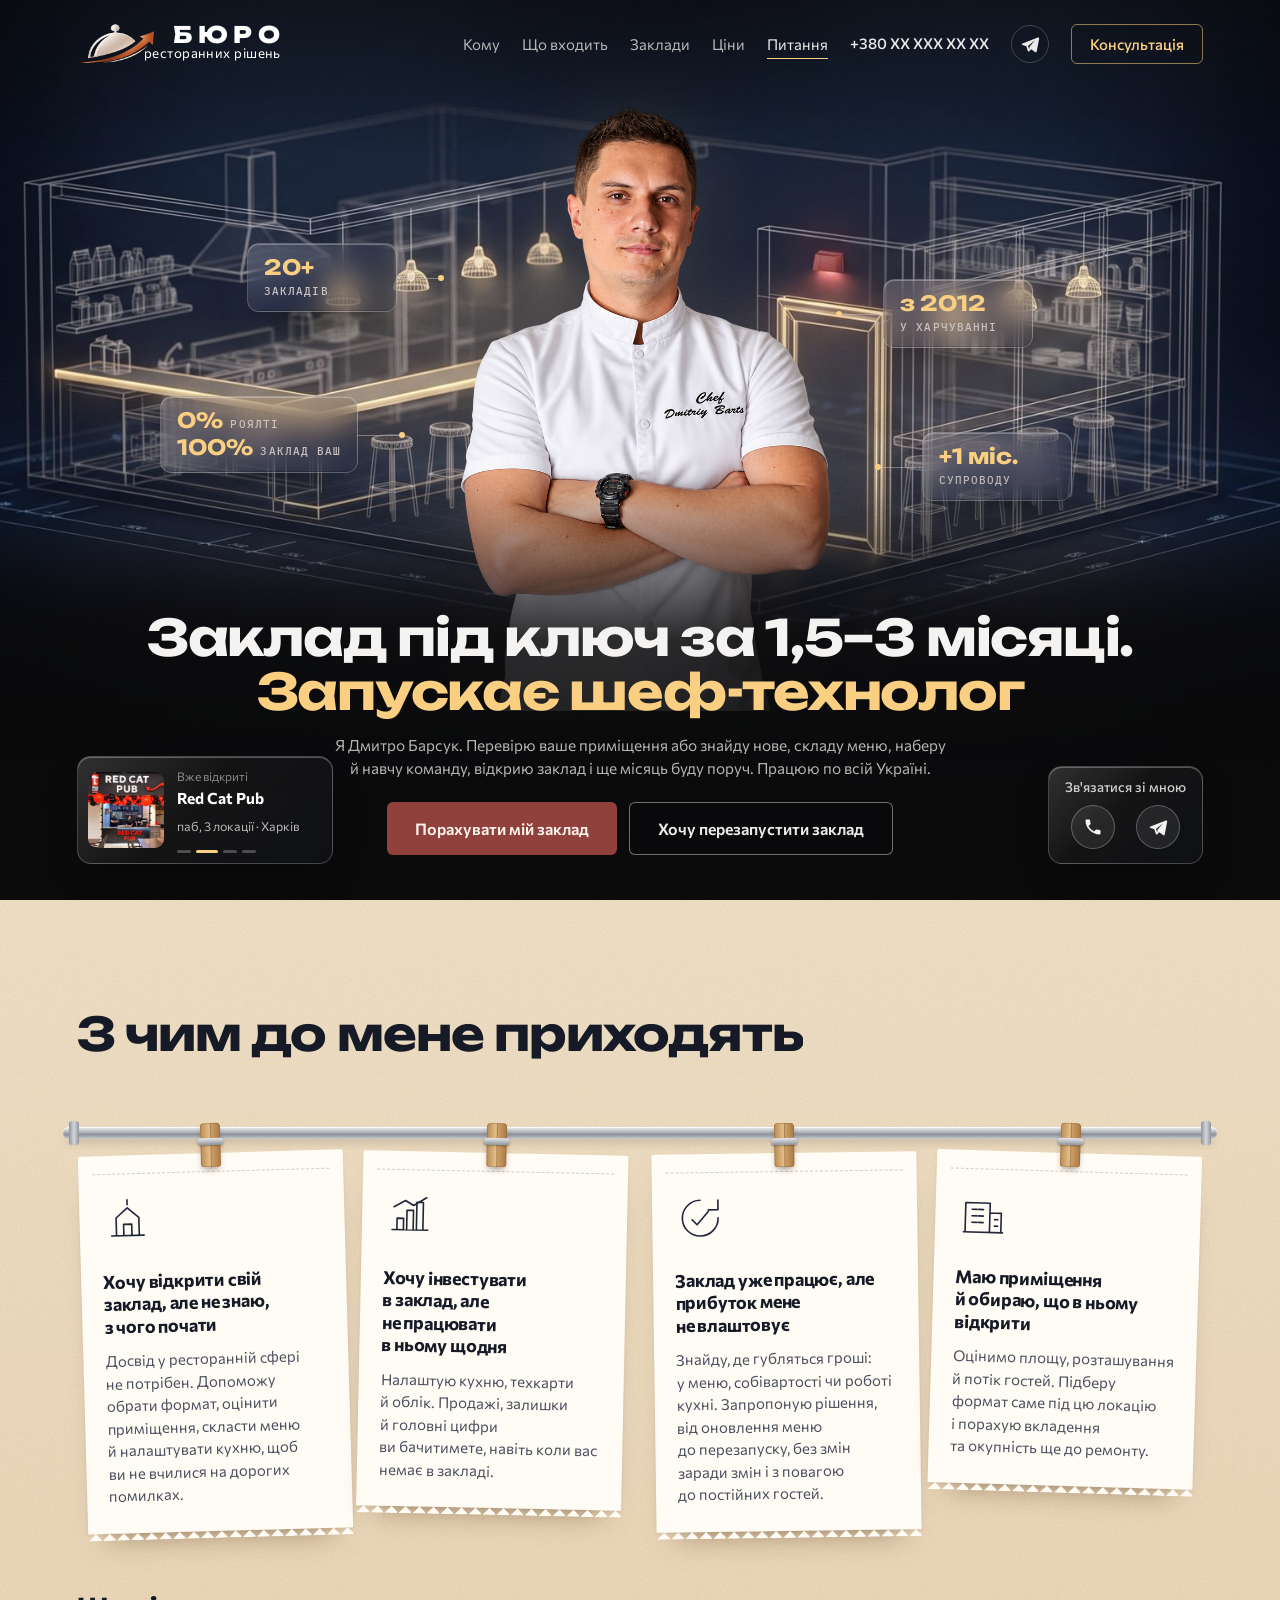
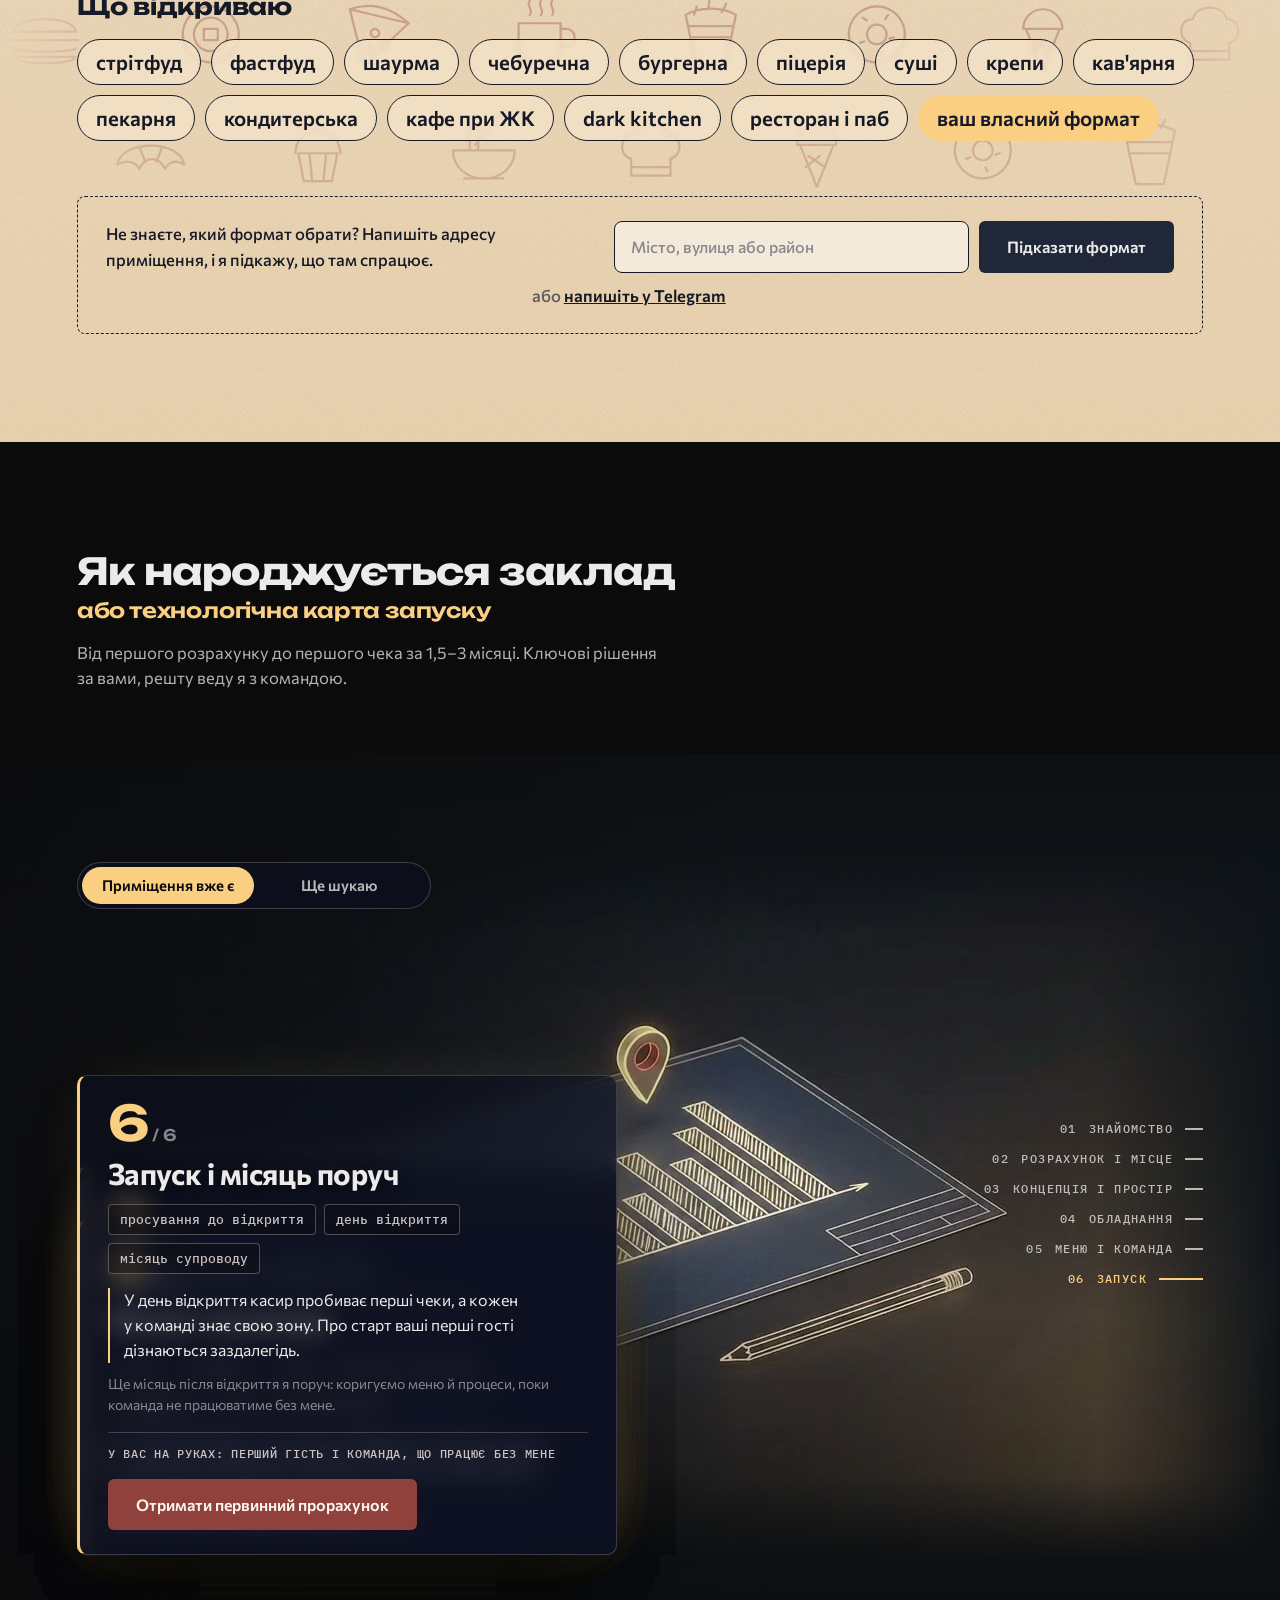
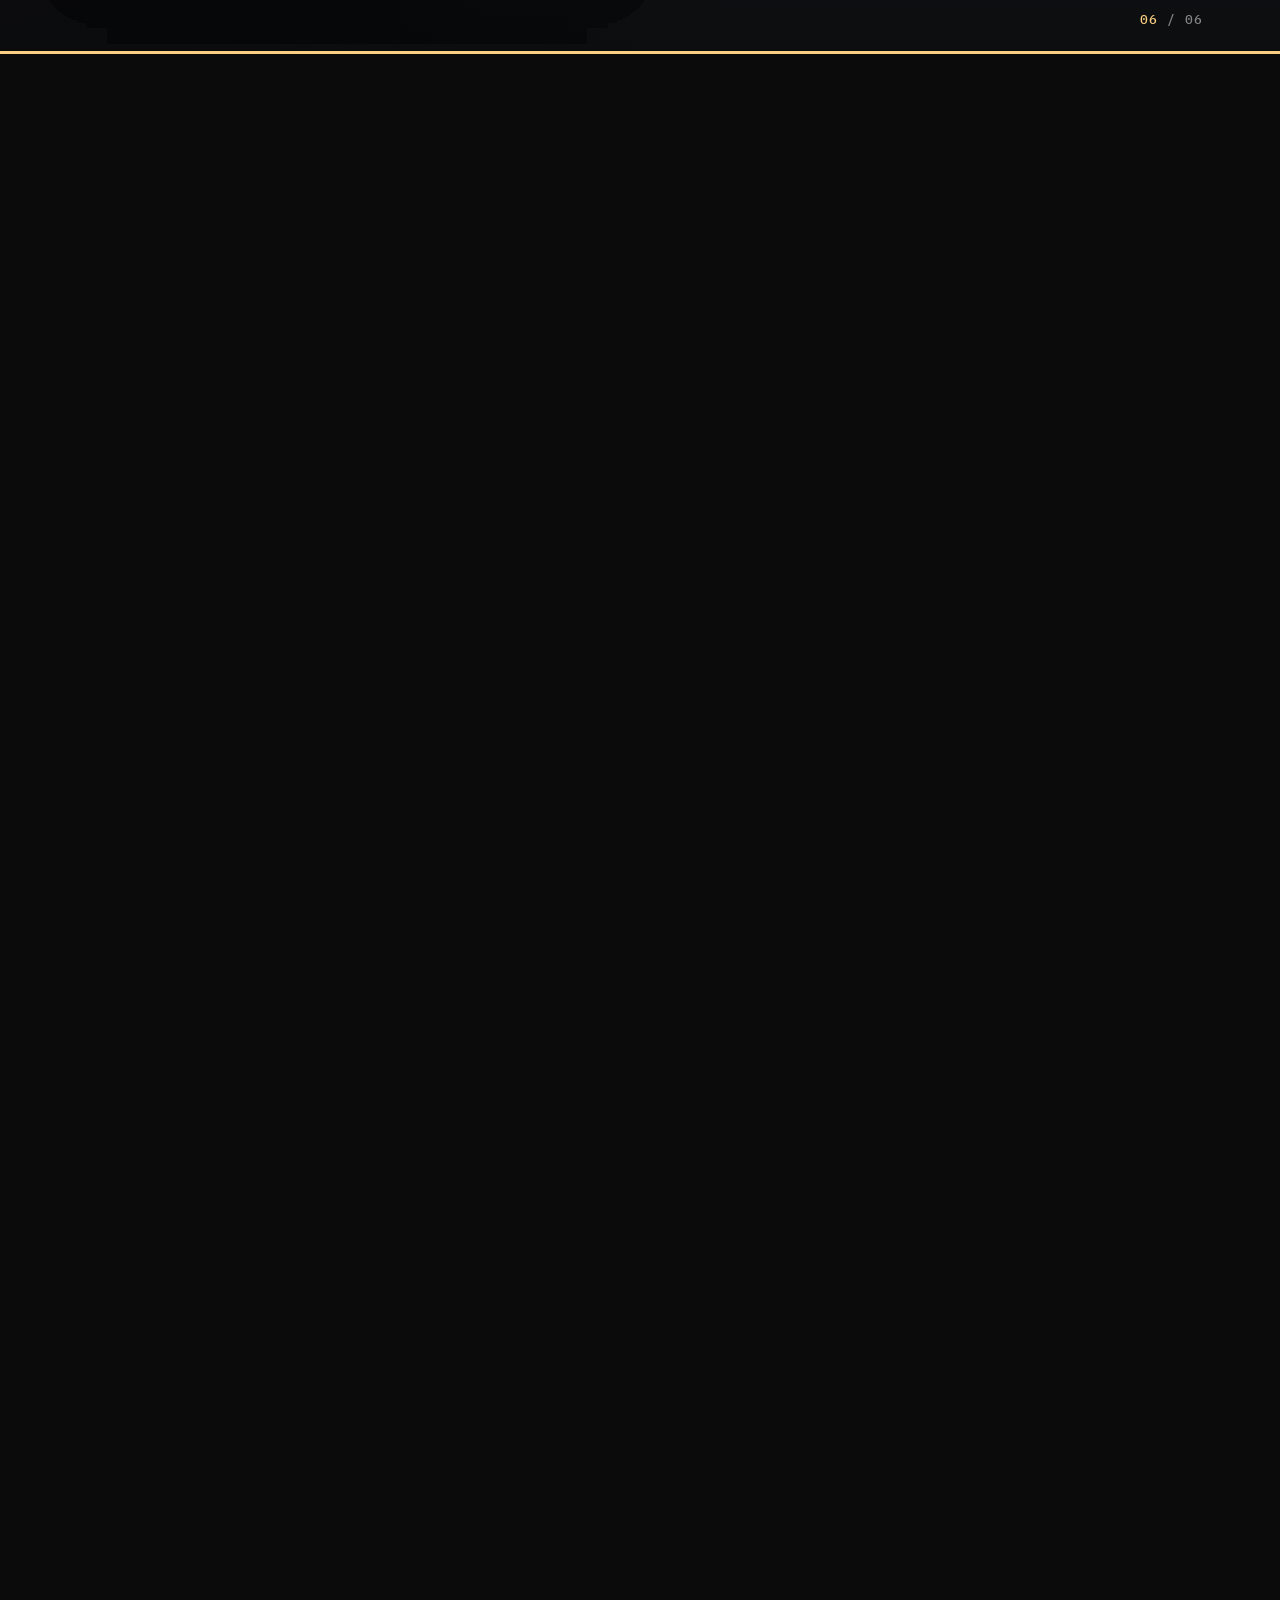
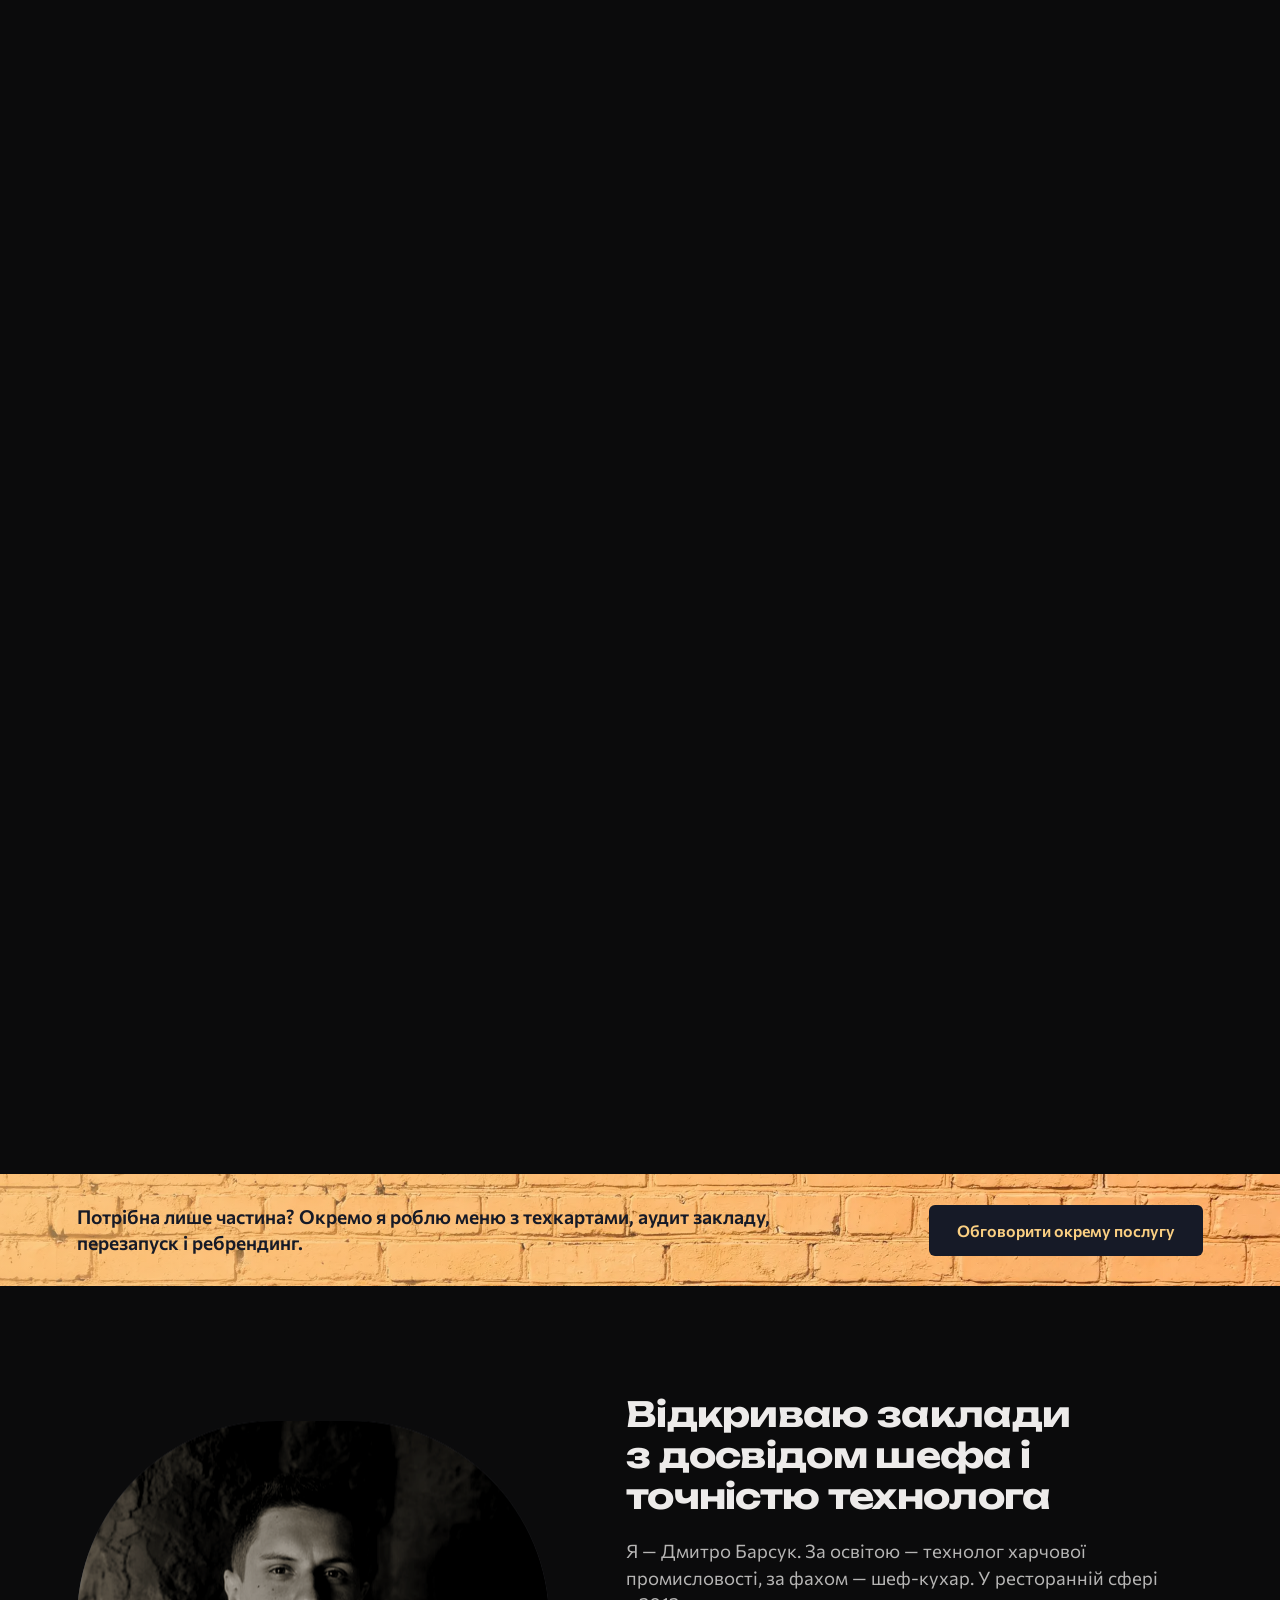
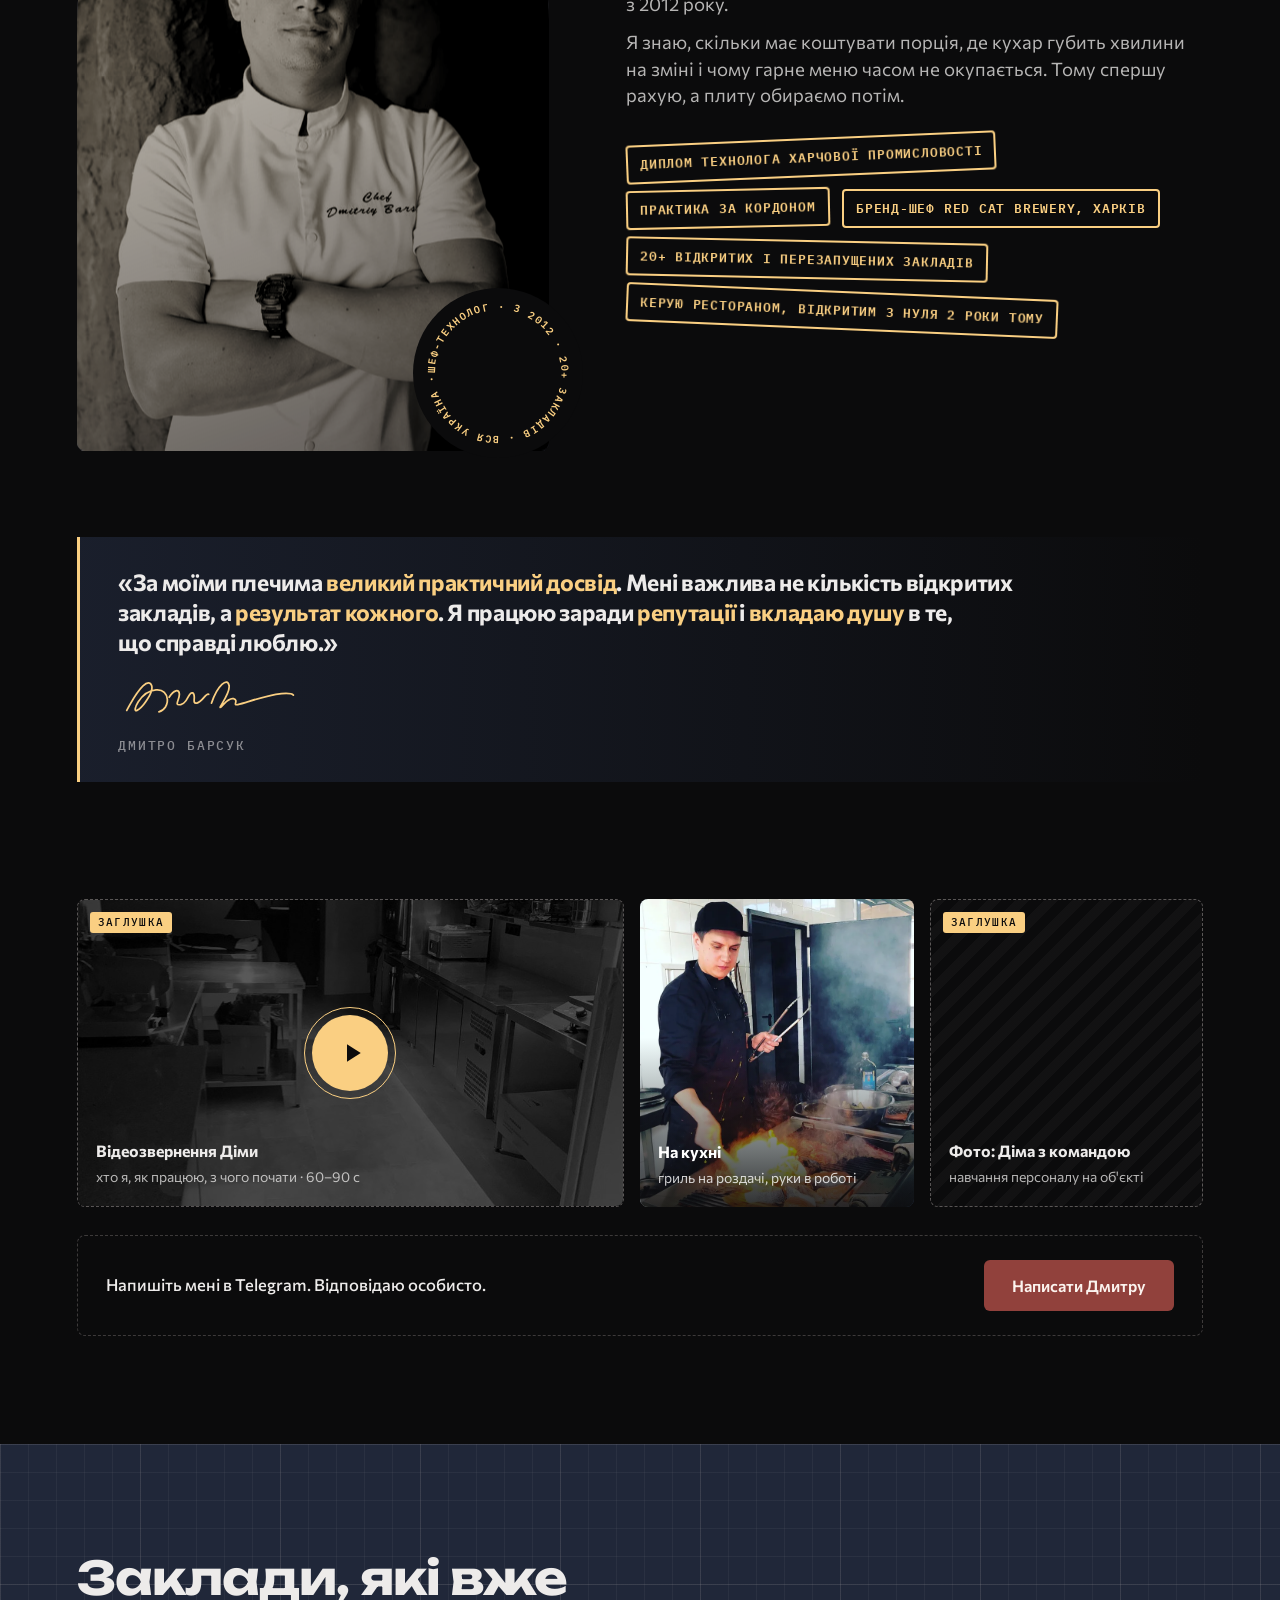
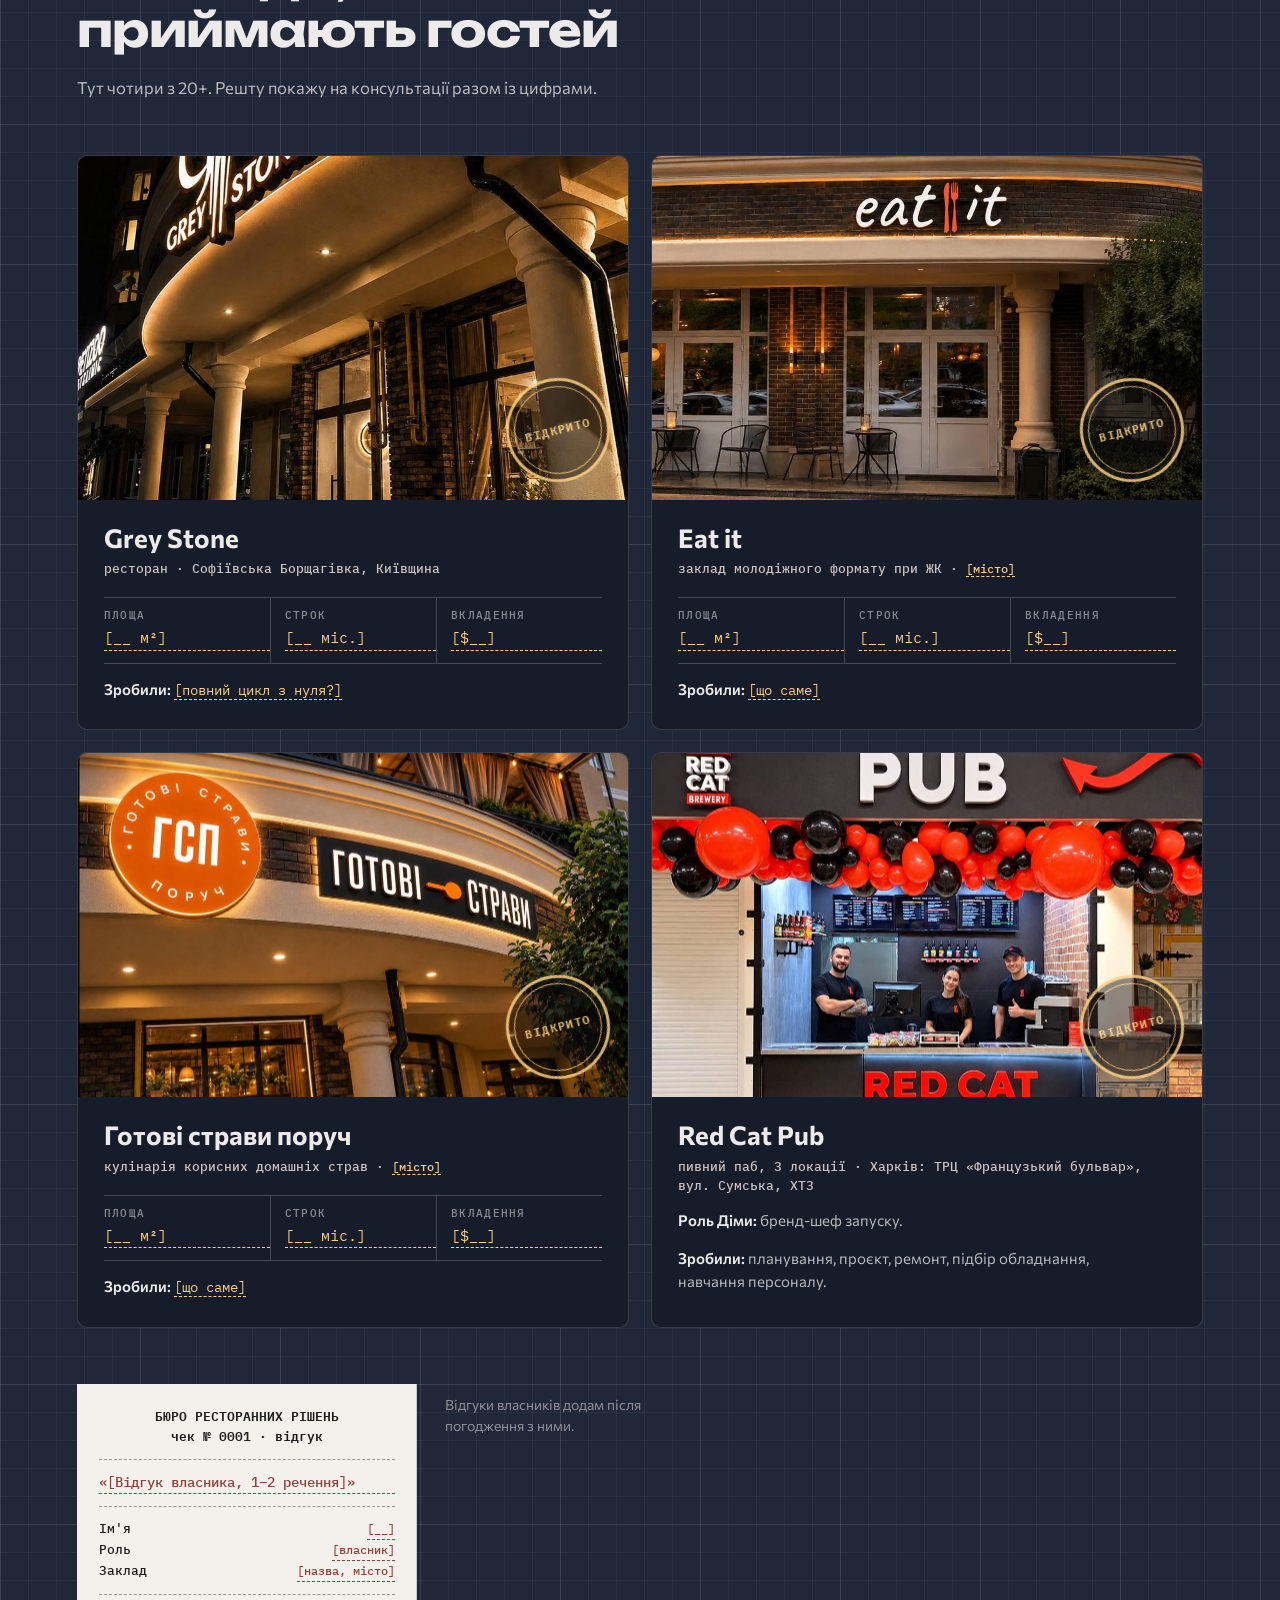
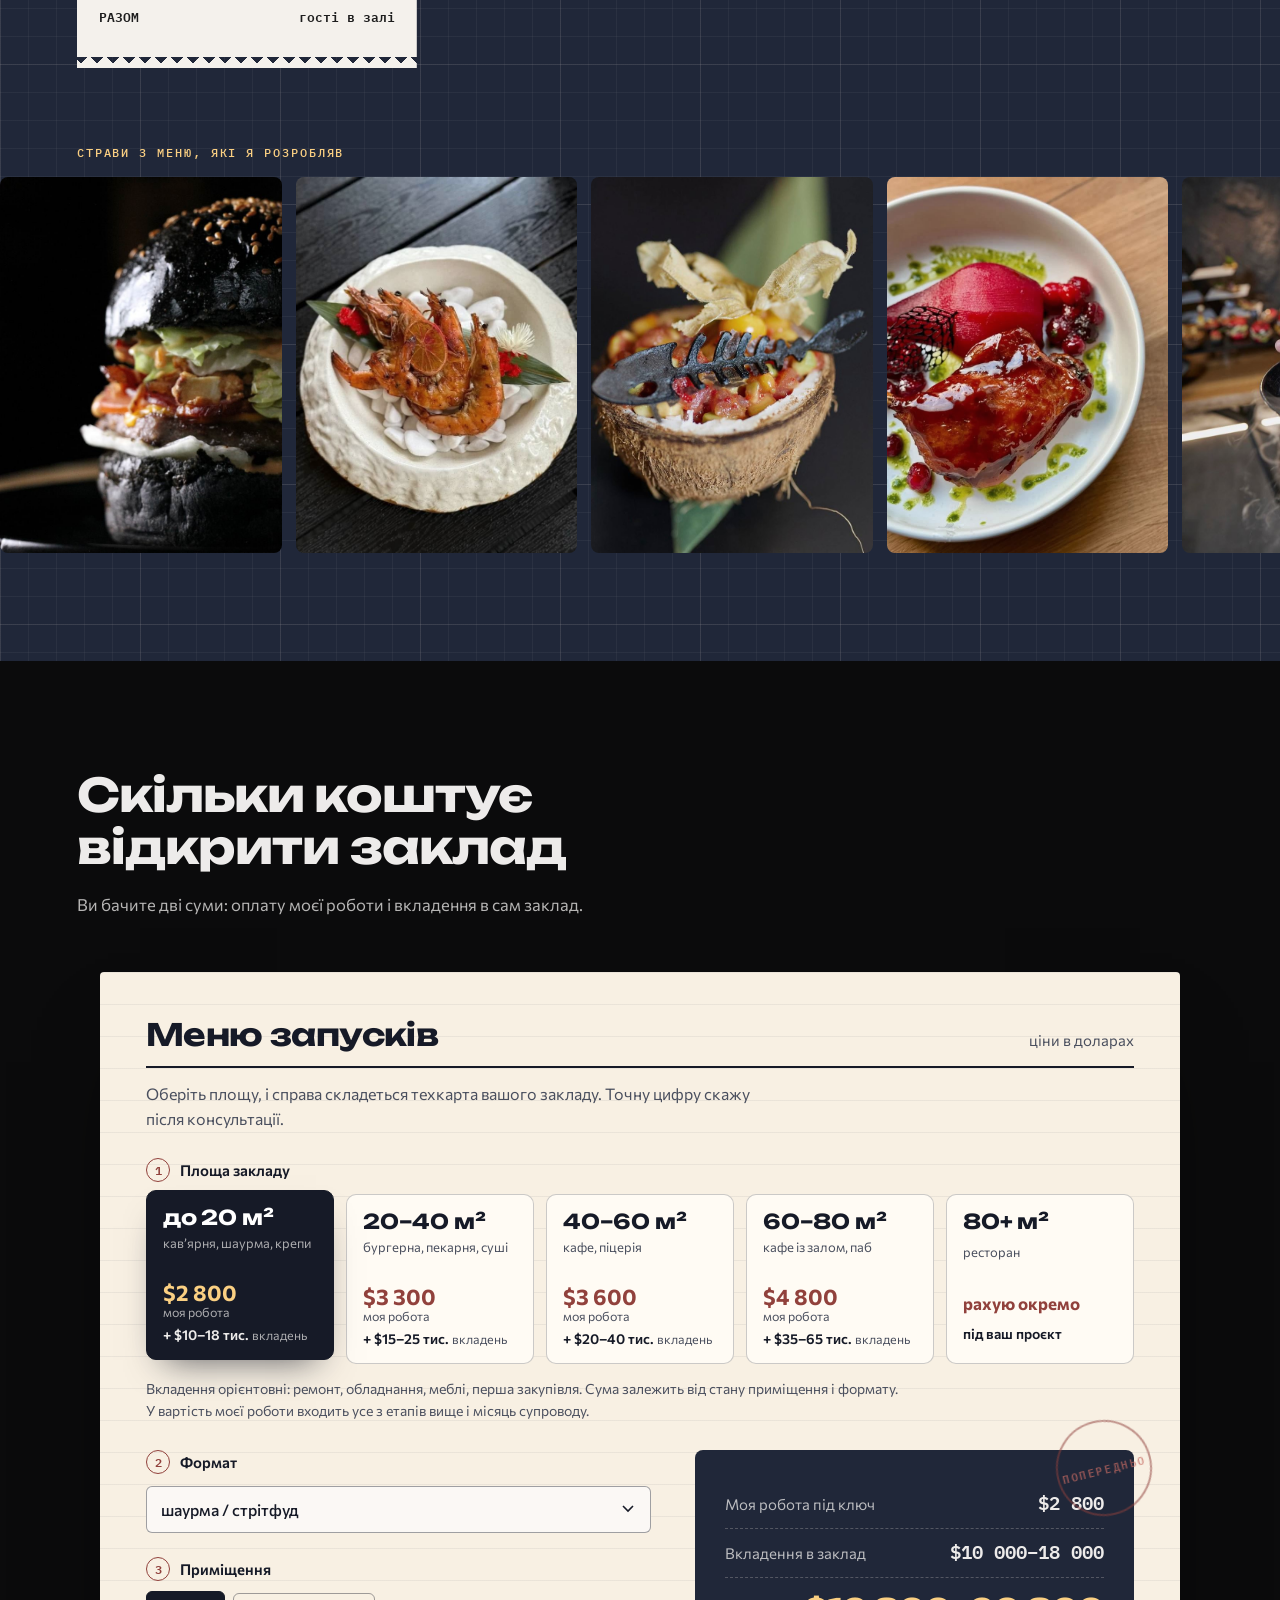
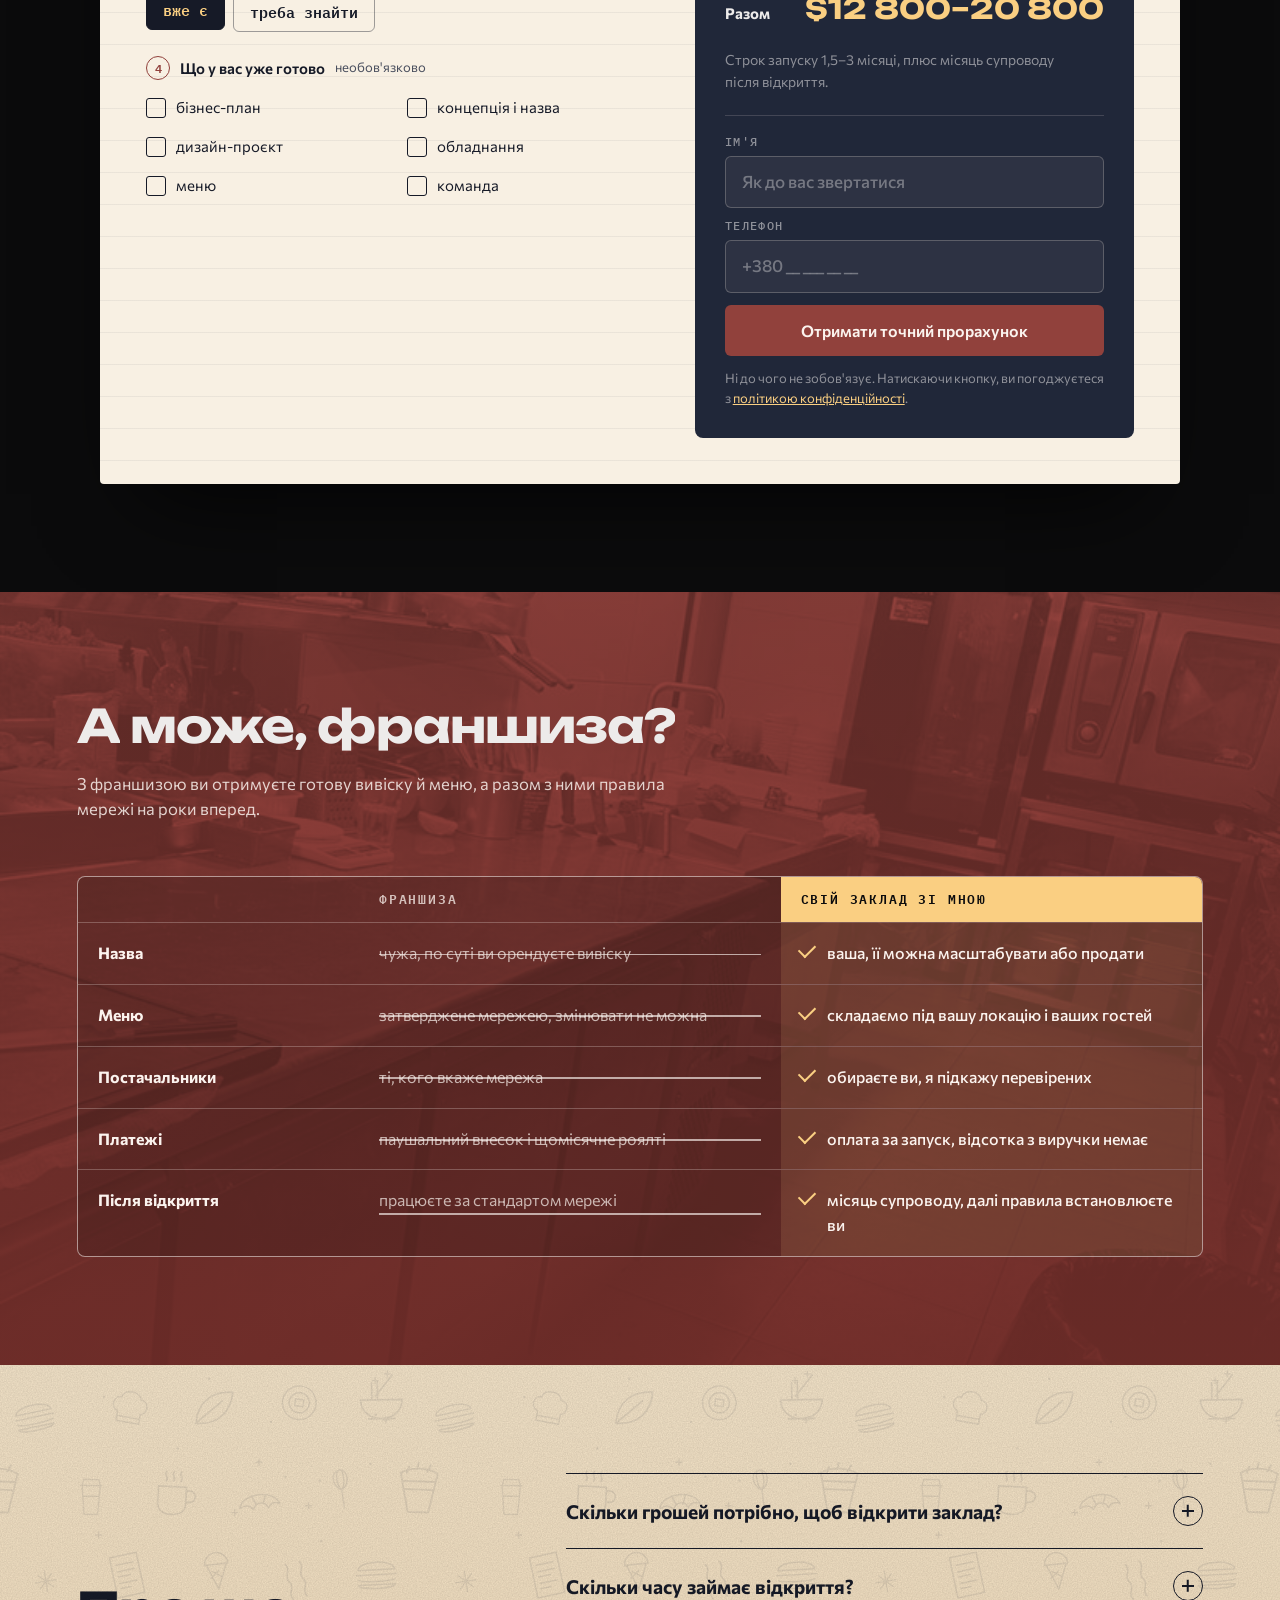
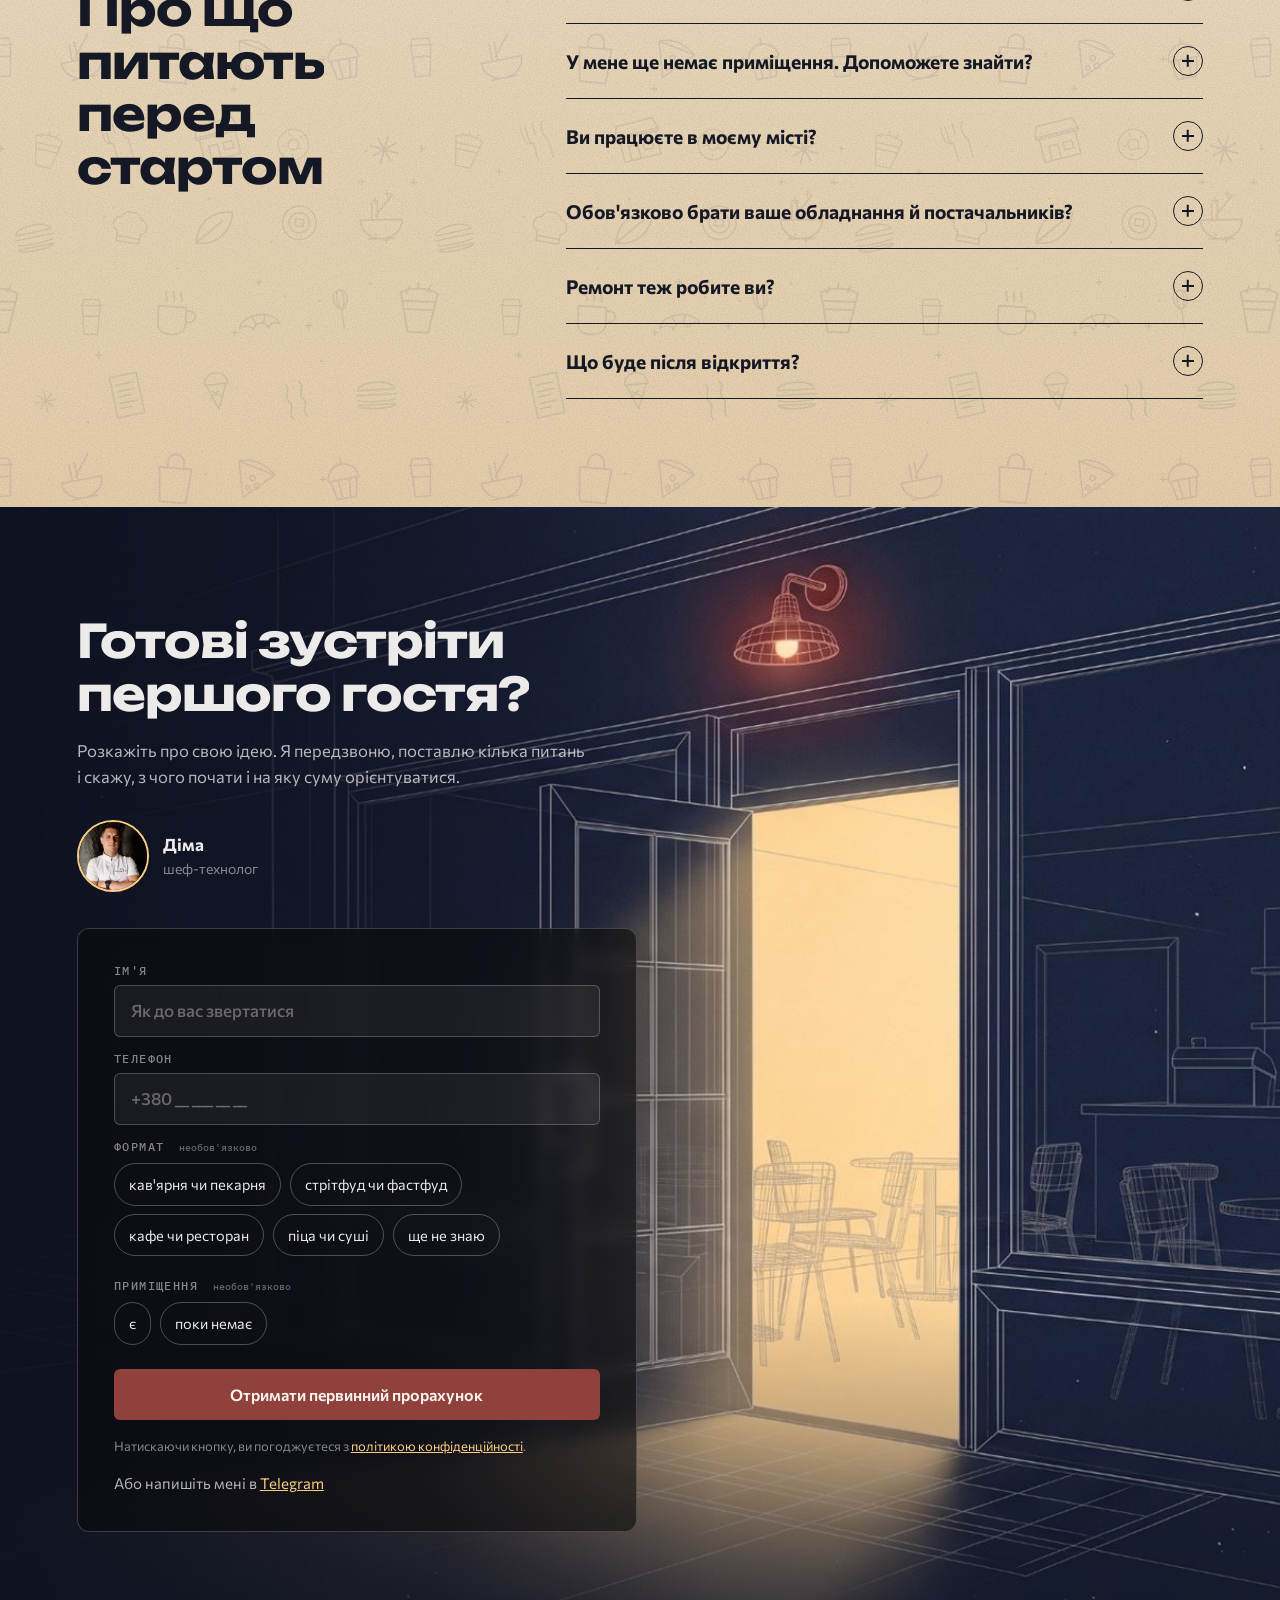
==== index.html @ cbadf37d "Про Дмитра: смуга Telegram ближче до фото, «Відповідаю особисто», кнопка «Написати Дмитру» Co-Author" ====
<!doctype html>
<html lang="uk">
<head>
<meta charset="utf-8">
<meta name="viewport" content="width=device-width, initial-scale=1">
<title>Відкриття закладу під ключ | Бюро ресторанних рішень</title>
<meta name="description" content="Відкрию кафе, кав'ярню, фастфуд чи піцерію під ключ за 1,5–3 місяці: приміщення, меню з техкартами, обладнання, команда. 20+ відкритих закладів по Україні.">
<meta name="theme-color" content="#0B0B0C">
<link rel="icon" href="favicon.png" type="image/png" sizes="192x192">
<link rel="apple-touch-icon" href="apple-touch-icon.png">
<meta property="og:type" content="website">
<meta property="og:locale" content="uk_UA">
<meta property="og:title" content="Заклад під ключ за 1,5–3 місяці. Запускає шеф-технолог">
<meta property="og:description" content="Приміщення, меню з техкартами, обладнання, команда і місяць супроводу після відкриття. 20+ закладів по Україні.">
<!-- TODO: окрема OG-картинка 1200×630 (промт у docs/higgsfield-prompts-buro.md) і абсолютна адреса після публікації -->
<meta property="og:image" content="media/hero-final.jpg">
<link rel="preconnect" href="https://fonts.googleapis.com">
<link rel="preconnect" href="https://fonts.gstatic.com" crossorigin>
<link href="https://fonts.googleapis.com/css2?family=Commissioner:wght@400;500;600;700;800&family=IBM+Plex+Mono:wght@400;500;600&display=swap" rel="stylesheet">
<!-- Unbounded — шрифт заголовків -->
<link href="https://fonts.googleapis.com/css2?family=Unbounded:wght@600;700;800&display=swap" rel="stylesheet">
<link rel="preload" as="image" href="media/dima.png" fetchpriority="high">
<link rel="stylesheet" href="css/style.css">
</head>
<body data-hfont="unbounded">

<div class="progress" aria-hidden="true"><i></i></div>

<!-- ============ 0. ШАПКА ============ -->
<header class="nav" id="nav">
  <a class="nav__logo" href="#top" aria-label="Бюро ресторанних рішень, на початок">
    <svg class="nav__brand" viewBox="0 0 640 160" role="img" aria-hidden="true">
      <image href="media/logo.png" x="6" y="4" width="246" height="151"/>
      <text x="294" y="76" textLength="332" lengthAdjust="spacing" font-family="Unbounded, sans-serif" font-weight="800" font-size="70" fill="#fff">БЮРО</text>
      <text x="206" y="124" textLength="420" lengthAdjust="spacing" font-family="Commissioner, sans-serif" font-weight="400" font-size="41" fill="#fff">ресторанних рішень</text>
    </svg>
  </a>
  <button class="nav__burger" type="button" aria-expanded="false" aria-controls="menu" aria-label="Відкрити меню"><span></span><span></span><span></span></button>
  <div class="nav__menu" id="menu">
    <ul class="nav__links">
      <li><a href="#komu">Кому</a></li>
      <li><a href="#etapy">Що входить</a></li>
      <li><a href="#zaklady">Заклади</a></li>
      <li><a href="#tsiny">Ціни</a></li>
      <li><a href="#pytannia">Питання</a></li>
    </ul>
    <a class="nav__tel" data-phone href="tel:+380000000000">+380 XX XXX XX XX</a>
    <a class="nav__tg" data-tg href="#konsultatsiya" aria-label="Написати в Telegram">
      <svg width="20" height="20" viewBox="0 0 24 24" aria-hidden="true"><path d="M21.5 4.2 2.9 11.4c-.9.4-.9 1.6.1 1.9l4.6 1.4 1.8 5.6c.2.7 1.1.9 1.6.4l2.6-2.4 4.8 3.5c.6.4 1.4.1 1.6-.6L23 5.4c.2-.9-.7-1.6-1.5-1.2ZM9.6 14.3l8.6-6.9-6.8 7.9-.3 3.4-1.5-4.4Z" fill="currentColor"/></svg>
    </a>
    <button class="btn btn--ghost" type="button" data-lead="nav">Консультація</button>
  </div>
</header>

<main id="top">

  <!-- ============ 1. ПЕРШИЙ ЕКРАН ============
       Відео й кадри згенеровані в Higgsfield (декор, не справжній заклад).
       Відео грає один раз; коли дограє, його змінює фінальний кадр (той самий, що й останній кадр відео).
       На телефоні (до 820px) беруться вертикальні версії з data-*-mobile. -->
  <section class="hero" aria-label="Заклад під ключ">
    <video class="hero__video" muted playsinline preload="none" aria-hidden="true"
           data-poster="media/hero-first.jpg" data-poster-mobile="media/hero-first-mobile.jpg"
           data-src="media/hero.mp4" data-src-mobile="media/hero-mobile.mp4"></video>
    <img class="hero__final" alt="" aria-hidden="true" data-src="media/hero-final.jpg" data-src-mobile="media/hero-final-mobile.jpg">
    <div class="hero__grade" aria-hidden="true"></div>

    <img class="hero__dima" src="media/dima.png" width="800" height="1200"
         alt="Діма, шеф-технолог, стоїть зі схрещеними руками" fetchpriority="high">
    <div class="hero__shade" aria-hidden="true"></div>

    <!-- справжні відкриті заклади: картка в лівому нижньому куті, фото змінюються самі (на телефоні прихована) -->
    <a class="opened" href="#zaklady" aria-label="Відкриті заклади: дивитися всі">
      <span class="opened__pics">
        <img class="is-on" src="media/photos/thumbs/greystone.webp" width="200" height="200" alt="" decoding="async">
        <img class="" src="media/photos/thumbs/redcat.webp" width="200" height="200" alt="" decoding="async">
        <img class="" src="media/photos/thumbs/eatit.webp" width="200" height="200" alt="" decoding="async">
        <img class="" src="media/photos/thumbs/gsp.webp" width="200" height="200" alt="" decoding="async">
      </span>
      <span class="opened__text">
        <span class="opened__label">Вже відкриті</span>
        <span class="opened__item is-on"><b>Grey Stone</b><small>ресторан · Софіївська Борщагівка</small></span>
        <span class="opened__item"><b>Red Cat Pub</b><small>паб, 3 локації · Харків</small></span>
        <span class="opened__item"><b>Eat it</b><small>заклад при ЖК</small></span>
        <span class="opened__item"><b>Готові страви поруч</b><small>кулінарія домашніх страв</small></span>
        <span class="opened__dots" aria-hidden="true"><i class="is-on"></i><i></i><i></i><i></i></span>
      </span>
    </a>

    <!-- Кнопки зв'язку в правому куті першого екрана (на ноутбуці) -->
    <div class="hero-contact" aria-label="Зв'язатися з Дімою">
      <span class="hero-contact__lbl">Зв'язатися зі мною</span>
      <button class="hero-contact__btn hero-contact__btn--call" type="button" data-lead="callback" aria-label="Замовити дзвінок" title="Замовити дзвінок">
        <svg width="20" height="20" viewBox="0 0 24 24" aria-hidden="true"><path d="M6.6 10.8a15.1 15.1 0 0 0 6.6 6.6l2.2-2.2c.3-.3.7-.4 1-.2 1.1.4 2.3.6 3.6.6.6 0 1 .4 1 1V20c0 .6-.4 1-1 1A17 17 0 0 1 3 4c0-.6.4-1 1-1h3.5c.6 0 1 .4 1 1 0 1.3.2 2.5.6 3.6.1.3 0 .7-.2 1l-2.3 2.2Z" fill="currentColor"/></svg>
      </button>
      <a class="hero-contact__btn hero-contact__btn--tg" data-tg href="#konsultatsiya" aria-label="Написати в Telegram" title="Написати в Telegram">
        <svg width="20" height="20" viewBox="0 0 24 24" aria-hidden="true"><path d="M21.5 4.2 2.9 11.4c-.9.4-.9 1.6.1 1.9l4.6 1.4 1.8 5.6c.2.7 1.1.9 1.6.4l2.6-2.4 4.8 3.5c.6.4 1.4.1 1.6-.6L23 5.4c.2-.9-.7-1.6-1.5-1.2ZM9.6 14.3l8.6-6.9-6.8 7.9-.3 3.4-1.5-4.4Z" fill="currentColor"/></svg>
      </a>
    </div>

    <div class="hero__bottom">
      <ul class="hero__stats" aria-label="Коротко про досвід">
        <li class="stat stat--l1"><b>20+</b><span>закладів</span></li>
        <li class="stat stat--r1"><b>з 2012</b><span>у харчуванні</span></li>
        <li class="stat stat--l2 stat--rows"><p><b>0%</b><span>роялті</span></p><p><b>100%</b><span>заклад ваш</span></p></li>
        <li class="stat stat--r2"><b>+1 міс.</b><span>супроводу</span></li>
      </ul>
      <div class="hero__copy">
        <h1>Заклад під ключ за 1,5⁠–⁠3 місяці. <span>Запускає шеф-технолог</span></h1>
        <p>Я Дмитро Барсук. Перевірю ваше приміщення або знайду нове, складу меню, наберу й навчу команду, відкрию заклад і ще місяць буду поруч. Працюю по всій Україні.</p>
        <div class="hero__btns">
          <a class="btn btn--primary" href="#kalkulyator">Порахувати мій заклад</a>
          <button class="btn btn--outline" type="button" data-lead="hero-relaunch">Хочу перезапустити заклад</button>
        </div>
      </div>
    </div>

  </section>

  <!-- ============ 2. З ЧИМ ДО МЕНЕ ПРИХОДЯТЬ ============ -->
  <section class="sec sec--paper tex-grain" id="komu">
    <div class="wrap">
      <header class="sec__head">
        <h2 data-split>З чим до мене приходять</h2>
      </header>

      <div class="who">
        <!-- картки — як чеки замовлень на кухонній рейці, кожна на прищепці -->
        <div class="who__rail" aria-hidden="true"></div>
        <article class="who__card" data-reveal style="--d:0;--r:-1.6deg">
          <span class="who__clip" aria-hidden="true"></span>
          <svg class="who__ico draw" viewBox="0 0 64 64" aria-hidden="true"><path pathLength="1" d="M12 52h40M18 52V30l14-12 14 12v22M27 52V38h10v14M32 8v6"/></svg>
          <h3>Хочу відкрити свій заклад, але не знаю, з чого почати</h3>
          <p>Досвід у ресторанній сфері не потрібен. Допоможу обрати формат, оцінити приміщення, скласти меню й налаштувати кухню, щоб ви не вчилися на дорогих помилках.</p>
        </article>
        <article class="who__card" data-reveal style="--d:1;--r:1.2deg">
          <span class="who__clip" aria-hidden="true"></span>
          <svg class="who__ico draw" viewBox="0 0 64 64" aria-hidden="true"><path pathLength="1" d="M10 50h44M16 50V36h8v14M28 50V26h8v24M40 50V16h8v34M12 22l14-8 10 6 16-10"/></svg>
          <h3>Хочу інвестувати в заклад, але не працювати в ньому щодня</h3>
          <p>Налаштую кухню, техкарти й облік. Продажі, залишки й головні цифри ви бачитимете, навіть коли вас немає в закладі.</p>
        </article>
        <article class="who__card" data-reveal style="--d:2;--r:-0.8deg">
          <span class="who__clip" aria-hidden="true"></span>
          <svg class="who__ico draw" viewBox="0 0 64 64" aria-hidden="true"><path pathLength="1" d="M32 10a22 22 0 1 0 22 22M54 10v12H42M22 34l6 6 14-16"/></svg>
          <h3>Заклад уже працює, але прибуток мене не влаштовує</h3>
          <p>Знайду, де губляться гроші: у меню, собівартості чи роботі кухні. Запропоную рішення, від оновлення меню до перезапуску, без змін заради змін і з повагою до постійних гостей.</p>
        </article>
        <article class="who__card" data-reveal style="--d:3;--r:1.7deg">
          <span class="who__clip" aria-hidden="true"></span>
          <svg class="who__ico draw" viewBox="0 0 64 64" aria-hidden="true"><path pathLength="1" d="M10 54V18h30v36M40 30h14v24M8 54h48M18 26h6M26 26h6M18 34h6M26 34h6M18 42h6M26 42h6M46 38h4M46 46h4"/></svg>
          <h3>Маю приміщення й обираю, що в ньому відкрити</h3>
          <p>Оцінимо площу, розташування й потік гостей. Підберу формат саме під цю локацію і порахую вкладення та окупність ще до ремонту.</p>
        </article>
      </div>

      <div class="formats" data-reveal>
      <!-- стрічки контурних іконок страв, що повільно пливуть за списком форматів -->
      <div class="iconbelt" aria-hidden="true">
        <div class="iconbelt__track"><svg viewBox="0 0 64 64"><title>бургер</title><path d="M10 30c0-12 44-12 44 0Z M8 36h48 M10 42c6 3 38 3 44 0 M10 48h44c0 6-44 6-44 0"/></svg><svg viewBox="0 0 64 64"><title>суші</title><path d="M32 12a20 20 0 1 0 0.01 0Z M32 20a12 12 0 1 0 0.01 0Z M27 28h10v8H27Z"/></svg><svg viewBox="0 0 64 64"><title>піца</title><path d="M12 14 54 24 22 54Z M12 14q22-8 42 10 M30 28a3 3 0 1 0 0.01 0Z M36 36a3 3 0 1 0 0.01 0Z M26 40a2.5 2.5 0 1 0 0.01 0Z"/></svg><svg viewBox="0 0 64 64"><title>кава</title><path d="M14 24h30v18c0 8-6 12-15 12s-15-4-15-12Z M44 28h4a6 6 0 0 1 0 12h-4 M22 8c-3 4 3 6 0 10 M30 8c-3 4 3 6 0 10 M38 8c-3 4 3 6 0 10"/></svg><svg viewBox="0 0 64 64"><title>шаурма</title><path d="M22 56 14 18c10-6 26-6 36 0l-8 38Z M17 26h30 M19 34h26 M20 18l2-6 M30 14l1-6 M40 16l3-6"/></svg><svg viewBox="0 0 64 64"><title>пончик</title><path d="M32 12a20 20 0 1 0 0.01 0Z M32 25a7 7 0 1 0 0.01 0Z M22 20l3 2 M40 18l-2 3 M44 34l-3 1 M20 38l3-1 M34 44l1 3"/></svg><svg viewBox="0 0 64 64"><title>морозиво</title><path d="M18 28a14 14 0 0 1 28 0Z M20 28 32 58 44 28 M26 36l12 8 M24 44l10-8"/></svg><svg viewBox="0 0 64 64"><title>ковпак</title><path d="M18 38c-9-2-9-17 2-17 2-11 22-11 24 0 11 0 11 15 2 17v12H18Z M18 44h28"/></svg><svg viewBox="0 0 64 64"><title>локшина</title><path d="M10 32h44c0 12-10 20-22 20S10 44 10 32Z M22 32V14 M28 32V12 M44 6 26 28 M18 52h28"/></svg><svg viewBox="0 0 64 64"><title>кекс</title><path d="M18 34h28l-4 20H22Z M16 34c0-10 8-16 16-16s16 6 16 16 M32 18v-6 M26 34l2 20 M38 34l-2 20"/></svg><svg viewBox="0 0 64 64"><title>круасан</title><path d="M8 42c4-18 44-18 48 0-5-3-10-3-14 3-4-9-14-9-18 0-4-6-10-6-16-3Z M24 30l4 10 M40 30l-4 10"/></svg><svg viewBox="0 0 64 64"><title>виделка і ніж</title><path d="M20 8v18c0 4 2 6 4 6v24 M14 8v14c0 6 4 10 10 10 M30 8v14 M44 8c-6 6-6 18 0 24v24"/></svg></div>
        <div class="iconbelt__track iconbelt__track--rev"><svg viewBox="0 0 64 64"><title>виделка і ніж</title><path d="M20 8v18c0 4 2 6 4 6v24 M14 8v14c0 6 4 10 10 10 M30 8v14 M44 8c-6 6-6 18 0 24v24"/></svg><svg viewBox="0 0 64 64"><title>круасан</title><path d="M8 42c4-18 44-18 48 0-5-3-10-3-14 3-4-9-14-9-18 0-4-6-10-6-16-3Z M24 30l4 10 M40 30l-4 10"/></svg><svg viewBox="0 0 64 64"><title>кекс</title><path d="M18 34h28l-4 20H22Z M16 34c0-10 8-16 16-16s16 6 16 16 M32 18v-6 M26 34l2 20 M38 34l-2 20"/></svg><svg viewBox="0 0 64 64"><title>локшина</title><path d="M10 32h44c0 12-10 20-22 20S10 44 10 32Z M22 32V14 M28 32V12 M44 6 26 28 M18 52h28"/></svg><svg viewBox="0 0 64 64"><title>ковпак</title><path d="M18 38c-9-2-9-17 2-17 2-11 22-11 24 0 11 0 11 15 2 17v12H18Z M18 44h28"/></svg><svg viewBox="0 0 64 64"><title>морозиво</title><path d="M18 28a14 14 0 0 1 28 0Z M20 28 32 58 44 28 M26 36l12 8 M24 44l10-8"/></svg><svg viewBox="0 0 64 64"><title>пончик</title><path d="M32 12a20 20 0 1 0 0.01 0Z M32 25a7 7 0 1 0 0.01 0Z M22 20l3 2 M40 18l-2 3 M44 34l-3 1 M20 38l3-1 M34 44l1 3"/></svg><svg viewBox="0 0 64 64"><title>шаурма</title><path d="M22 56 14 18c10-6 26-6 36 0l-8 38Z M17 26h30 M19 34h26 M20 18l2-6 M30 14l1-6 M40 16l3-6"/></svg><svg viewBox="0 0 64 64"><title>кава</title><path d="M14 24h30v18c0 8-6 12-15 12s-15-4-15-12Z M44 28h4a6 6 0 0 1 0 12h-4 M22 8c-3 4 3 6 0 10 M30 8c-3 4 3 6 0 10 M38 8c-3 4 3 6 0 10"/></svg><svg viewBox="0 0 64 64"><title>піца</title><path d="M12 14 54 24 22 54Z M12 14q22-8 42 10 M30 28a3 3 0 1 0 0.01 0Z M36 36a3 3 0 1 0 0.01 0Z M26 40a2.5 2.5 0 1 0 0.01 0Z"/></svg><svg viewBox="0 0 64 64"><title>суші</title><path d="M32 12a20 20 0 1 0 0.01 0Z M32 20a12 12 0 1 0 0.01 0Z M27 28h10v8H27Z"/></svg><svg viewBox="0 0 64 64"><title>бургер</title><path d="M10 30c0-12 44-12 44 0Z M8 36h48 M10 42c6 3 38 3 44 0 M10 48h44c0 6-44 6-44 0"/></svg></div>
      </div>
        <h3 class="formats__title">Що відкриваю</h3>
        <ul class="formats__list">
          <li>стрітфуд</li><li>фастфуд</li><li>шаурма</li><li>чебуречна</li><li>бургерна</li><li>піцерія</li><li>суші</li><li>крепи</li><li>кав'ярня</li><li>пекарня</li><li>кондитерська</li><li>кафе при ЖК</li><li>dark kitchen</li><li>ресторан і паб</li><li class="is-own">ваш власний формат</li>
        </ul>
      </div>

      <form class="cta-row cta-addr" data-reveal data-addr novalidate>
        <label class="cta-addr__q" for="addr-input">Не знаєте, який формат обрати? Напишіть адресу приміщення, і я підкажу, що там спрацює.</label>
        <div class="cta-addr__row">
          <input id="addr-input" type="text" name="address" autocomplete="street-address" placeholder="Місто, вулиця або район">
          <button class="btn btn--dark" type="submit">Підказати формат</button>
        </div>
        <p class="cta-addr__alt">або <a data-tg href="#konsultatsiya">напишіть у Telegram</a></p>
      </form>
    </div>
  </section>

  <!-- ============ 3. ЩО ВХОДИТЬ І ЕТАПИ: відео на весь екран, етапи поверх ============
       Заголовок на темному, далі екран «прилипає», відео займає весь екран,
       а етапи змінюють один одного поверх нього під час прокрутки.
       data-t = секунда, на якій відео зупиняється для етапу (ті самі, що й у блоці вище). -->
  <section class="reel" id="etapy" data-premises="yes" aria-label="Етапи запуску закладу">
    <div class="reel__head">
      <h2 data-split>Як народжується заклад</h2>
      <p class="reel__kicker" data-reveal>або технологічна карта запуску</p>
      <p>Від першого розрахунку до першого чека за 1,5⁠–⁠3 місяці. Ключові рішення за вами, решту веду я з командою.</p>
    </div>

    <div class="reel__track">
      <div class="reel__stage">
        <video class="reel__video" muted playsinline preload="none" aria-hidden="true" poster="media/steps2-first.jpg" data-src="media/steps2-scrub.mp4" data-src-mobile="media/steps2-scrub-mobile.mp4"></video>
        <!-- чіткі кадри k1–k6: показуються, коли етап зупинився (відео з генератора лише 720p) -->
        <div class="reel__stills" aria-hidden="true">
          <picture><source media="(max-width: 820px)" srcset="media/steps2/k1-m.webp"><img class="reel__still" src="media/steps2/k1.webp" alt="" loading="lazy" decoding="async" width="1920" height="1072"></picture>
          <picture><source media="(max-width: 820px)" srcset="media/steps2/k2-m.webp"><img class="reel__still" src="media/steps2/k2.webp" alt="" loading="lazy" decoding="async" width="1920" height="1072"></picture>
          <picture><source media="(max-width: 820px)" srcset="media/steps2/k3-m.webp"><img class="reel__still" src="media/steps2/k3.webp" alt="" loading="lazy" decoding="async" width="1920" height="1072"></picture>
          <picture><source media="(max-width: 820px)" srcset="media/steps2/k4-m.webp"><img class="reel__still" src="media/steps2/k4.webp" alt="" loading="lazy" decoding="async" width="1920" height="1072"></picture>
          <picture><source media="(max-width: 820px)" srcset="media/steps2/k5-m.webp"><img class="reel__still" src="media/steps2/k5.webp" alt="" loading="lazy" decoding="async" width="1920" height="1072"></picture>
          <picture><source media="(max-width: 820px)" srcset="media/steps2/k6-m.webp"><img class="reel__still" src="media/steps2/k6.webp" alt="" loading="lazy" decoding="async" width="1920" height="1072"></picture>
        </div>
        <div class="reel__shade" aria-hidden="true"></div>

        <div class="reel__switch" role="radiogroup" aria-label="Чи є у вас приміщення">
          <button type="button" role="radio" aria-checked="true" data-premises="yes">Приміщення вже є</button>
          <button type="button" role="radio" aria-checked="false" data-premises="no">Ще шукаю</button>
          <i aria-hidden="true"></i>
        </div>

        <ol class="reel__nav">
          <li><button type="button">Знайомство</button></li>
          <li><button type="button">Розрахунок і місце</button></li>
          <li><button type="button">Концепція і простір</button></li>
          <li><button type="button">Обладнання</button></li>
          <li><button type="button">Меню і команда</button></li>
          <li><button type="button">Запуск</button></li>
        </ol>

        <div class="reel__cards">
          <!-- Тексти з data-p="yes" показуються, коли приміщення є; data-p="no" — коли його треба знайти. Без позначки — однакові. -->
          <article class="reel__card" data-t="0">
            <span class="reel__n">1<small>/ 6</small></span>
            <h3>Знайомство і прорахунок</h3>
            <p data-p="yes">Ви розповідаєте про ідею і бюджет, а я приїжджаю подивитися ваше приміщення. Якщо побачу, що формат у ньому не окупиться, скажу про це до договору.</p>
            <p data-p="no">Ви розповідаєте про ідею, бюджет і місто. Якщо побачу, що в цьому місці ідея не окупиться, скажу про це до договору.</p>
            <ul class="chips"><li>зустріч</li><li data-p="yes">огляд приміщення</li><li>консультація</li><li>первинний прорахунок</li><li>договір</li></ul>
            <p class="reel__out">У вас на руках: вкладення, вартість моєї роботи, строк і договір</p>
          </article>
          <article class="reel__card" data-t="3.88">
            <span class="reel__n">2<small>/ 6</small></span>
            <h3><span data-p="yes">Розрахунок під ваше місце</span><span data-p="no">Розрахунок і пошук місця</span></h3>
            <ul class="chips"><li>бізнес-план</li><li data-p="no">підбір приміщення</li><li>аналіз локації та аудиторії</li><li data-p="no">конкуренти поруч</li><li data-p="yes">формат під площу</li></ul>
            <p class="reel__res" data-p="yes">Дивлюся, хто ходить повз ваші двері і що їм продавати. Формат підбираю під приміщення, а не навпаки. Це найкоротший шлях до відкриття.</p>
            <p class="reel__res" data-p="no">Перевіряю потік людей, конкурентів поруч і аудиторію району. Ще до підписання оренди ви знаєте, скільки вкладете і коли повернете ці гроші.</p>
            <p class="reel__out"><span data-p="yes">У вас на руках: бізнес-план і формат під ваше приміщення</span><span data-p="no">У вас на руках: бізнес-план і перевірене місце</span></p>
          </article>
          <article class="reel__card" data-t="7.88">
            <span class="reel__n">3<small>/ 6</small></span>
            <h3>Концепція і простір</h3>
            <ul class="chips"><li>концепція і назва</li><li>дизайн</li><li>планування кухні</li><li>контроль ремонту</li></ul>
            <p class="reel__res">Я планую кухню під ваше меню, тому кухар робить менше кроків.</p>
            <p class="reel__note" data-p="yes">Кухню вписую у ваші стіни з урахуванням вентиляції, електрики й води, які вже є. Ремонт роблять ваші підрядники або ті, кого я порекомендую.</p>
            <p class="reel__note" data-p="no">Ремонт роблять ваші підрядники або ті, кого я порекомендую. Я контролюю, щоб кухню зібрали під технологію приготування.</p>
            <p class="reel__out">У вас на руках: проєкт закладу</p>
          </article>
          <article class="reel__card" data-t="11.88">
            <span class="reel__n">4<small>/ 6</small></span>
            <h3>Обладнання і постачальники</h3>
            <ul class="chips"><li>підбір обладнання</li><li>постачальники</li><li>упаковка й уніформа</li></ul>
            <p class="reel__res">Ви купуєте лише те обладнання, яке працює на ваше меню.</p>
            <p class="reel__note">Обладнання й постачальників підберу з перевірених або працюватиму з вашими.</p>
            <p class="reel__out">У вас на руках: укомплектована кухня</p>
          </article>
          <article class="reel__card" data-t="15.88">
            <span class="reel__n">5<small>/ 6</small></span>
            <h3>Меню і команда</h3>
            <ul class="chips"><li>меню</li><li>техкарти</li><li>найм і навчання персоналу</li><li>документи</li><li>каса й автоматизація</li></ul>
            <p class="reel__res">У кожної страви є техкарта й собівартість. Бургер смакує однаково в понеділок і в суботу, хто б не стояв на зміні.</p>
            <p class="reel__out">У вас на руках: команда готова до старту</p>
          </article>
          <article class="reel__card" data-t="19.94">
            <span class="reel__n">6<small>/ 6</small></span>
            <h3>Запуск і місяць поруч</h3>
            <ul class="chips"><li>просування до відкриття</li><li>день відкриття</li><li>місяць супроводу</li></ul>
            <p class="reel__res">У день відкриття касир пробиває перші чеки, а кожен у команді знає свою зону. Про старт ваші перші гості дізнаються заздалегідь.</p>
            <p class="reel__note">Ще місяць після відкриття я поруч: коригуємо меню й процеси, поки команда не працюватиме без мене.</p>
            <p class="reel__out">У вас на руках: перший гість і команда, що працює без мене</p>
            <button class="btn btn--primary reel__cta" type="button" data-lead="etapy">Отримати первинний прорахунок</button>
          </article>
        </div>

        <span class="reel__count" aria-hidden="true"><b>01</b> / 06</span>
        <span class="reel__hint" aria-hidden="true">гортайте</span>
        <div class="reel__bar" aria-hidden="true"><i></i></div>
      </div>
    </div>
  </section>

  <!-- смуга: окремі послуги -->
  <section class="band band--doodle" aria-label="Окремі послуги">
    <div class="wrap band__in" data-reveal>
      <p>Потрібна лише частина? Окремо я роблю меню з техкартами, аудит закладу, перезапуск і ребрендинг.</p>
      <!-- TODO: ціни окремих послуг від Діми -->
      <button class="btn btn--light" type="button" data-lead="partial">Обговорити окрему послугу</button>
    </div>
  </section>

  <!-- ============ 5. ПРО ДІМУ ============ -->
  <section class="sec sec--black tex-grain" id="dima">
    <div class="wrap about">
      <figure class="about__photo" data-reveal>
        <div class="about__frame" data-parallax="-0.06">
          <img src="media/photos/dima-portrait.jpg" width="733" height="1100" loading="lazy" alt="Діма, шеф-технолог, у білому кітелі">
        </div>
        <svg class="about__ring" viewBox="0 0 200 200" aria-hidden="true">
          <defs><path id="ring" d="M100,100 m-80,0 a80,80 0 1,1 160,0 a80,80 0 1,1 -160,0"/></defs>
          <text textLength="498" lengthAdjust="spacing"><textPath href="#ring" textLength="498" lengthAdjust="spacing">ШЕФ-ТЕХНОЛОГ · З 2012 · 20+ ЗАКЛАДІВ · ВСЯ УКРАЇНА ·</textPath></text>
        </svg>
      </figure>

      <div class="about__text">
        <h2 data-split>Відкриваю заклади з досвідом шефа і точністю технолога</h2>
        <div class="about__copy" data-reveal>
          <!-- Факти (диплом, Red Cat, 20+ закладів, ресторан 2 роки) — у штампах нижче, тут не повторюємо -->
          <p>Я — Дмитро Барсук. За освітою — технолог харчової промисловості, за фахом — шеф-кухар. У ресторанній сфері з 2012 року.</p>
          <p>Я знаю, скільки має коштувати порція, де кухар губить хвилини на зміні і чому гарне меню часом не окупається. Тому спершу рахую, а плиту обираємо потім.</p>
        </div>

        <ul class="facts">
          <li class="fact" style="--k:0">Диплом технолога харчової промисловості</li>
          <li class="fact" style="--k:1">Практика за кордоном</li>
          <li class="fact" style="--k:2">Бренд-шеф Red Cat Brewery, Харків</li>
          <li class="fact" style="--k:3">20+ відкритих і перезапущених закладів</li>
          <li class="fact" style="--k:4">Керую рестораном, відкритим з нуля 2 роки тому</li>
        </ul>
      </div>

      <blockquote class="quote" data-reveal>
        <p>«За моїми плечима <mark>великий практичний досвід</mark>. Мені важлива не кількість відкритих закладів, а <mark>результат кожного</mark>. Я працюю заради <mark>репутації</mark> і <mark>вкладаю душу</mark> в те, що справді люблю.»</p>
        <!-- ЗАГЛУШКА: автограф. Замінити справжнім відсканованим підписом Діми (SVG). -->
        <svg class="sign draw" viewBox="0 0 260 80" aria-label="Підпис Діми"><path pathLength="1" d="M12 58c18-34 30-44 34-34 3 9-12 30-20 34s4-26 26-28c20-2 20 26 4 30M70 40c6-10 14-12 14-4s-8 16 2 14 10-18 16-16-2 16 6 14 12-14 16-12M128 48c8-24 22-36 24-24 2 10-14 30-12 30s10-14 18-12-2 10 6 8c10-2 30-10 52-14 14-2 22-1 24 1"/></svg>
        <cite>Дмитро Барсук</cite>
      </blockquote>

      <div class="media-row">
        <!-- ЗАГЛУШКА: відеозвернення Діми 60–90 с (справжнє відео, не ШІ). Можна перевірити IMG_9692.MOV. -->
        <div class="ph ph--video" data-reveal>
          <img src="media/photos/kitchen-new.jpg" alt="" loading="lazy" aria-hidden="true">
          <span class="ph__play" aria-hidden="true"><svg viewBox="0 0 24 24"><path d="M8 5v14l11-7z" fill="currentColor"/></svg></span>
          <span class="ph__cap"><b>Відеозвернення Діми</b>хто я, як працюю, з чого почати · 60⁠–⁠90 с</span>
          <span class="ph__tag">заглушка</span>
        </div>
        <!-- Справжнє фото Діми в роботі; друга картка — ще заглушка (фото з командою, не генерувати ШІ) -->
        <figure class="ph ph--photo ph--real" data-reveal style="--d:1"><img src="media/photos/dima-robota.webp" width="800" height="800" loading="lazy" alt="Дмитро Барсук на кухні біля гриля, у руках щипці, на грилі риба й м’ясо"><figcaption class="ph__cap"><b>На кухні</b>гриль на роздачі, руки в роботі</figcaption></figure>
        <div class="ph ph--photo" data-reveal style="--d:2"><span class="ph__cap"><b>Фото: Діма з командою</b>навчання персоналу на об'єкті</span><span class="ph__tag">заглушка</span></div>
      </div>

      <div class="cta-row cta-row--dark" data-reveal>
        <p>Напишіть мені в Telegram. Відповідаю особисто.</p>
        <a class="btn btn--primary" data-tg href="#konsultatsiya">Написати Дмитру</a>
      </div>
    </div>
  </section>

  <!-- ============ 6. ЗАКЛАДИ, ЯКІ ВЖЕ ПРИЙМАЮТЬ ГОСТЕЙ ============ -->
  <section class="sec sec--navy tex-grid" id="zaklady">
    <div class="wrap">
      <header class="sec__head">
        <h2 data-split>Заклади, які вже приймають гостей</h2>
        <p class="sec__lead" data-reveal>Тут чотири з 20+. Решту покажу на консультації разом із цифрами.</p>
      </header>

      <!-- Цифри кейсів у [дужках]: дані від Діми, без них не публікувати. -->
      <div class="cases">
        <article class="case" data-reveal>
          <div class="case__img"><img src="media/photos/case-greystone.jpg" width="880" height="1100" loading="lazy" alt="Ресторан Grey Stone увечері, підсвічений фасад"><span class="stamp stamp--case"><span>відкрито</span></span></div>
          <div class="case__body">
            <h3>Grey Stone</h3>
            <p class="case__meta">ресторан · Софіївська Борщагівка, Київщина</p>
            <dl class="case__nums"><div><dt>площа</dt><dd class="tbd">[__ м²]</dd></div><div><dt>строк</dt><dd class="tbd">[__ міс.]</dd></div><div><dt>вкладення</dt><dd class="tbd">[$__]</dd></div></dl>
            <p class="case__did"><b>Зробили:</b> <span class="tbd">[повний цикл з нуля?]</span></p>
          </div>
        </article>
        <article class="case" data-reveal style="--d:1">
          <div class="case__img"><img src="media/photos/case-eatit.jpg" width="1000" height="760" loading="lazy" alt="Фасад закладу Eat it при житловому комплексі"><span class="stamp stamp--case"><span>відкрито</span></span></div>
          <div class="case__body">
            <h3>Eat it</h3>
            <p class="case__meta">заклад молодіжного формату при ЖК · <span class="tbd">[місто]</span></p>
            <dl class="case__nums"><div><dt>площа</dt><dd class="tbd">[__ м²]</dd></div><div><dt>строк</dt><dd class="tbd">[__ міс.]</dd></div><div><dt>вкладення</dt><dd class="tbd">[$__]</dd></div></dl>
            <p class="case__did"><b>Зробили:</b> <span class="tbd">[що саме]</span></p>
          </div>
        </article>
        <article class="case" data-reveal>
          <div class="case__img"><img src="media/photos/case-gsp.jpg" width="1100" height="731" loading="lazy" alt="Вивіска закладу «Готові страви поруч»"><span class="stamp stamp--case"><span>відкрито</span></span></div>
          <div class="case__body">
            <h3>Готові страви поруч</h3>
            <p class="case__meta">кулінарія корисних домашніх страв · <span class="tbd">[місто]</span></p>
            <dl class="case__nums"><div><dt>площа</dt><dd class="tbd">[__ м²]</dd></div><div><dt>строк</dt><dd class="tbd">[__ міс.]</dd></div><div><dt>вкладення</dt><dd class="tbd">[$__]</dd></div></dl>
            <p class="case__did"><b>Зробили:</b> <span class="tbd">[що саме]</span></p>
          </div>
        </article>
        <article class="case" data-reveal style="--d:1">
          <div class="case__img"><img src="media/photos/case-redcat.jpg" width="1100" height="1071" loading="lazy" alt="Команда Red Cat Pub за стійкою в день відкриття"><span class="stamp stamp--case"><span>відкрито</span></span></div>
          <div class="case__body">
            <h3>Red Cat Pub</h3>
            <p class="case__meta">пивний паб, 3 локації · Харків: ТРЦ «Французький бульвар», вул. Сумська, ХТЗ</p>
            <p class="case__did"><b>Роль Діми:</b> бренд-шеф запуску.</p>
            <p class="case__did"><b>Зробили:</b> планування, проєкт, ремонт, підбір обладнання, навчання персоналу.</p>
          </div>
        </article>
      </div>

      <!-- Відгук у вигляді касового чека. ЗАГЛУШКА: текст, ім'я, роль і заклад від Діми. -->
      <div class="receipt-wrap" data-reveal="receipt">
        <div class="receipt">
          <p class="receipt__head">БЮРО РЕСТОРАННИХ РІШЕНЬ<br>чек № 0001 · відгук</p>
          <p class="receipt__line"></p>
          <p class="receipt__text tbd">«[Відгук власника, 1⁠–⁠2 речення]»</p>
          <p class="receipt__line"></p>
          <p class="receipt__row"><span>Ім'я</span><span class="tbd">[__]</span></p>
          <p class="receipt__row"><span>Роль</span><span class="tbd">[власник]</span></p>
          <p class="receipt__row"><span>Заклад</span><span class="tbd">[назва, місто]</span></p>
          <p class="receipt__line"></p>
          <p class="receipt__row receipt__row--total"><span>РАЗОМ</span><span>гості в залі</span></p>
        </div>
        <p class="receipt-note">Відгуки власників додам після погодження з ними.</p>
      </div>
    </div>

    <div class="dishes" aria-label="Страви з меню, які розробляв Діма">
      <p class="dishes__cap">Страви з меню, які я розробляв</p>
      <div class="dishes__track">
        <figure><img src="media/photos/dish-burger.jpg" loading="lazy" alt="Чорний бургер з беконом"></figure>
        <figure><img src="media/photos/dish-shrimp.jpg" loading="lazy" alt="Креветки на білій тарілці з камінцями"></figure>
        <figure><img src="media/photos/dish-coconut.jpg" loading="lazy" alt="Тартар у половинці кокоса"></figure>
        <figure><img src="media/photos/dish-duck.jpg" loading="lazy" alt="Качина ніжка з ягідним соусом і грушею"></figure>
        <figure><img src="media/photos/dish-mussels.jpg" loading="lazy" alt="Мідії, подані з димом"></figure>
        <figure><img src="media/photos/dish-pasta.jpg" loading="lazy" alt="Паста з креветками і песто"></figure>
        <figure><img src="media/photos/dish-brie.jpg" loading="lazy" alt="Сир на грилі з вишневим соусом"></figure>
        <figure><img src="media/photos/dish-canape.jpg" loading="lazy" alt="Фуршетні закуски з креветками"></figure>
        <figure><img src="media/photos/dish-skewers.jpg" loading="lazy" alt="Шашлички в лаваші на дошці"></figure>
      </div>
    </div>
  </section>

  <!-- ============ 7. СКІЛЬКИ КОШТУЄ + ФРАНШИЗА ============ -->
  <section class="sec sec--black tex-grain" id="tsiny">
    <div class="wrap">
      <header class="sec__head">
        <h2 data-split>Скільки коштує відкрити заклад</h2>
        <p class="sec__lead" data-reveal>Ви бачите дві суми: оплату моєї роботи і вкладення в сам заклад.</p>
      </header>

      <!-- Калькулятор-техкарта. Суми беремо тільки з прайсу Діми; «що вже є» не змінює ціну, а йде в заявку. -->
      <form class="calc" id="kalkulyator" novalidate data-form data-calc data-reveal="paper" aria-labelledby="calc-title">
        <input type="hidden" name="source" value="kalkulyator">
        <input type="hidden" name="calc" value="">
        <input class="hp" type="text" name="company" tabindex="-1" autocomplete="off" aria-hidden="true">
        <div class="calc__head">
          <h3 id="calc-title">Меню запусків</h3>
          <span class="calc__cur">ціни в доларах</span>
        </div>
        <p class="calc__lead">Оберіть площу, і справа складеться техкарта вашого закладу. Точну цифру скажу після консультації.</p>

        <fieldset class="calc__tiles">
          <legend><i>1</i>Площа закладу</legend>
          <label class="tile"><input type="radio" name="area" value="0" checked><span class="tile__in"><b class="tile__area">до 20 м²</b><span class="tile__ex">кав’ярня, шаурма, крепи</span><span class="tile__fee">$2 800<small>моя робота</small></span><span class="tile__inv">+ $10⁠–⁠18 тис. <small>вкладень</small></span></span></label>
          <label class="tile"><input type="radio" name="area" value="1"><span class="tile__in"><b class="tile__area">20⁠–⁠40 м²</b><span class="tile__ex">бургерна, пекарня, суші</span><span class="tile__fee">$3 300<small>моя робота</small></span><span class="tile__inv">+ $15⁠–⁠25 тис. <small>вкладень</small></span></span></label>
          <label class="tile"><input type="radio" name="area" value="2"><span class="tile__in"><b class="tile__area">40⁠–⁠60 м²</b><span class="tile__ex">кафе, піцерія</span><span class="tile__fee">$3 600<small>моя робота</small></span><span class="tile__inv">+ $20⁠–⁠40 тис. <small>вкладень</small></span></span></label>
          <label class="tile"><input type="radio" name="area" value="3"><span class="tile__in"><b class="tile__area">60⁠–⁠80 м²</b><span class="tile__ex">кафе із залом, паб</span><span class="tile__fee">$4 800<small>моя робота</small></span><span class="tile__inv">+ $35⁠–⁠65 тис. <small>вкладень</small></span></span></label>
          <label class="tile tile--custom"><input type="radio" name="area" value="4"><span class="tile__in"><b class="tile__area">80+ м²</b><span class="tile__ex">ресторан</span><span class="tile__fee tile__fee--word">рахую окремо</span><span class="tile__inv">під ваш проєкт</span></span></label>
        </fieldset>
        <p class="calc__note">Вкладення орієнтовні: ремонт, обладнання, меблі, перша закупівля. Сума залежить від стану приміщення і формату. У вартість моєї роботи входить усе з етапів вище і місяць супроводу.</p>

        <div class="calc__grid">
          <div class="calc__inputs">
                        <label class="calc__select"><span><i>2</i>Формат</span>
              <select name="format">
                <option value="кав'ярня">кав'ярня</option>
                <option value="шаурма / стрітфуд" selected>шаурма / стрітфуд</option>
                <option value="бургерна">бургерна</option>
                <option value="піцерія">піцерія</option>
                <option value="суші">суші</option>
                <option value="пекарня / кондитерська">пекарня / кондитерська</option>
                <option value="крепи / чебуречна">крепи / чебуречна</option>
                <option value="кафе при ЖК">кафе при ЖК</option>
                <option value="dark kitchen">dark kitchen</option>
                <option value="кафе з залом / паб">кафе з залом / паб</option>
                <option value="ресторан">ресторан</option>
                <option value="ще не знаю">ще не знаю</option>
              </select>
            </label>

            <fieldset class="calc__seg calc__seg--two">
              <legend><i>3</i>Приміщення</legend>
              <label><input type="radio" name="premises" value="є" checked><span>вже є</span></label>
              <label><input type="radio" name="premises" value="поки немає"><span>треба знайти</span></label>
            </fieldset>

            <fieldset class="calc__have">
              <legend><i>4</i>Що у вас уже готово <small>необов'язково</small></legend>
              <label><input type="checkbox" name="have" value="бізнес-план"><span>бізнес-план</span></label>
              <label><input type="checkbox" name="have" value="концепція і назва"><span>концепція і назва</span></label>
              <label><input type="checkbox" name="have" value="дизайн-проєкт"><span>дизайн-проєкт</span></label>
              <label><input type="checkbox" name="have" value="обладнання"><span>обладнання</span></label>
              <label><input type="checkbox" name="have" value="меню"><span>меню</span></label>
              <label><input type="checkbox" name="have" value="команда"><span>команда</span></label>
            </fieldset>
          </div>

          <div class="calc__sheet" aria-live="polite">
            <dl class="calc__lines">
              <div><dt>Моя робота під ключ</dt><dd data-calc-fee>$2 800</dd></div>
              <div><dt>Вкладення в заклад</dt><dd data-calc-inv>$10 000⁠–⁠18 000</dd></div>
              <div class="calc__total"><dt>Разом</dt><dd data-calc-sum>$12 800⁠–⁠20 800</dd></div>
            </dl>
            <p class="calc__hint" data-calc-hint>Строк запуску 1,5⁠–⁠3 місяці, плюс місяць супроводу після відкриття.</p>
            <p class="calc__hint calc__hint--have" data-calc-have hidden>Частина у вас уже готова, тож моя робота може коштувати менше. Скажу точно після консультації.</p>
            <div class="calc__stamp" aria-hidden="true"><span>попередньо</span></div>

            <div class="calc__send">
              <label class="field field--dark"><span>Ім'я</span><input type="text" name="name" autocomplete="name" required placeholder="Як до вас звертатися"></label>
              <label class="field field--dark"><span>Телефон</span><input type="tel" name="phone" autocomplete="tel" inputmode="tel" required placeholder="+380 __ ___ __ __" data-phone-mask></label>
              <button class="btn btn--primary btn--block" type="submit">Отримати точний прорахунок</button>
              <p class="lead-form__note">Ні до чого не зобов'язує. Натискаючи кнопку, ви погоджуєтеся з <a href="policy.html">політикою конфіденційності</a>.</p>
              <p class="lead-form__error" role="alert" hidden></p>
            </div>
          </div>
        </div>
      </form>
      <div class="lead-done calc__done" hidden tabindex="-1">
        <div class="stamp stamp--done"><span>техкарту<br>прийнято</span></div>
        <p><b>Дякую, техкарта вже в мене.</b> Передзвоню найближчим часом і порахую точно під ваше місто і приміщення.</p>
      </div>
    </div>
  </section>

  <section class="sec sec--photo" id="franshyza">
    <div class="wrap">
      <header class="sec__head">
        <h2 data-split>А може, франшиза?</h2>
        <p class="sec__lead sec__lead--light" data-reveal>З франшизою ви отримуєте готову вивіску й меню, а разом з ними правила мережі на роки вперед.</p>
      </header>

      <div class="versus" data-reveal>
        <div class="versus__head" aria-hidden="true"><span></span><span>Франшиза</span><span>Свій заклад зі мною</span></div>
        <div class="versus__row" style="--r:0"><span class="versus__what">Назва</span><span class="versus__fr">чужа, по суті ви орендуєте вивіску</span><span class="versus__own">ваша, її можна масштабувати або продати</span></div>
        <div class="versus__row" style="--r:1"><span class="versus__what">Меню</span><span class="versus__fr">затверджене мережею, змінювати не можна</span><span class="versus__own">складаємо під вашу локацію і ваших гостей</span></div>
        <div class="versus__row" style="--r:2"><span class="versus__what">Постачальники</span><span class="versus__fr">ті, кого вкаже мережа</span><span class="versus__own">обираєте ви, я підкажу перевірених</span></div>
        <div class="versus__row" style="--r:3"><span class="versus__what">Платежі</span><span class="versus__fr">паушальний внесок і щомісячне роялті</span><span class="versus__own">оплата за запуск, відсотка з виручки немає</span></div>
        <div class="versus__row" style="--r:4"><span class="versus__what">Після відкриття</span><span class="versus__fr">працюєте за стандартом мережі</span><span class="versus__own">місяць супроводу, далі правила встановлюєте ви</span></div>
      </div>
    </div>
  </section>

  <!-- ============ 8. FAQ ============ -->
  <section class="sec sec--paper tex-grain tex-doodle" id="pytannia">
    <div class="wrap faq-wrap">
      <header class="sec__head">
        <h2 data-split>Про що питають перед стартом</h2>
      </header>
      <div class="faq">
        <div class="faq__item">
          <h3><button type="button" aria-expanded="false">Скільки грошей потрібно, щоб відкрити заклад?<i aria-hidden="true"></i></button></h3>
          <div class="faq__a"><div><p>У точку до 20 м² вкладають від $10 000, у кафе на 60⁠–⁠80 м² до $65 000. За запуск під ключ ви платите окремо, від $2 800. Точну суму я назву після первинного прорахунку.</p></div></div>
        </div>
        <div class="faq__item">
          <h3><button type="button" aria-expanded="false">Скільки часу займає відкриття?<i aria-hidden="true"></i></button></h3>
          <div class="faq__a"><div><p>Від 1,5 до 3 місяців після договору. З готовим приміщенням виходить швидше, великий проєкт триває довше.</p></div></div>
        </div>
        <div class="faq__item">
          <h3><button type="button" aria-expanded="false">У мене ще немає приміщення. Допоможете знайти?<i aria-hidden="true"></i></button></h3>
          <div class="faq__a"><div><p>Так. Я підбираю варіанти, рахую потік людей біля входу, дивлюся на конкурентів поруч і на тих, хто живе в районі. Окупність формату рахую ще до того, як ви підпишете оренду.</p></div></div>
        </div>
        <div class="faq__item">
          <h3><button type="button" aria-expanded="false">Ви працюєте в моєму місті?<i aria-hidden="true"></i></button></h3>
          <div class="faq__a"><div><p>Так, по всій Україні.</p></div></div>
        </div>
        <div class="faq__item">
          <h3><button type="button" aria-expanded="false">Обов'язково брати ваше обладнання й постачальників?<i aria-hidden="true"></i></button></h3>
          <div class="faq__a"><div><p>Ні. Можу запропонувати своїх, а можу працювати з вашими. Я подивлюся, чи підходить обладнання під меню і чи тримає постачальник якість і ціну.</p></div></div>
        </div>
        <div class="faq__item">
          <h3><button type="button" aria-expanded="false">Ремонт теж робите ви?<i aria-hidden="true"></i></button></h3>
          <div class="faq__a"><div><p>Ні, ремонт роблять підрядники, ваші або ті, кого я порекомендую. Я розробляю планування кухні й контролюю, щоб усе зробили під технологію.</p></div></div>
        </div>
        <div class="faq__item">
          <h3><button type="button" aria-expanded="false">Що буде після відкриття?<i aria-hidden="true"></i></button></h3>
          <div class="faq__a"><div><p>Місяць я супроводжую заклад. За цей час ми доводимо меню й процеси до ладу, а команда вчиться працювати без мене.</p></div></div>
        </div>
      </div>
    </div>
  </section>

  <!-- ============ 9. ФІНАЛЬНА ФОРМА ============ -->
  <section class="sec final" id="konsultatsiya">
    <!-- Відео «двері відчиняються» (Higgsfield, декор): грає один раз, коли блок з'являється на екрані,
         і зупиняється на відчинених дверях (door-open.jpg = останній кадр відео). -->
    <div class="final__bg" aria-hidden="true">
      <video class="final__video" muted playsinline preload="none" poster="media/door-closed.jpg" data-src="media/door.mp4"></video>
      <img class="final__still" alt="" data-src="media/door-open.jpg">
    </div>
    <div class="wrap final__grid">
      <div class="final__text">
        <h2 data-split>Готові зустріти першого гостя?</h2>
        <p class="sec__lead" data-reveal>Розкажіть про свою ідею. Я передзвоню, поставлю кілька питань і скажу, з чого почати і на яку суму орієнтуватися.</p>
        <div class="final__dima" data-reveal>
          <img src="media/photos/dima-portrait.jpg" alt="" width="72" height="72" loading="lazy">
          <span><b>Діма</b>шеф-технолог</span>
        </div>
      </div>

      <div class="final__form" data-reveal>
        <form class="lead-form" novalidate data-form>
          <input type="hidden" name="source" value="final">
          <input class="hp" type="text" name="company" tabindex="-1" autocomplete="off" aria-hidden="true">
          <label class="field"><span>Ім'я</span><input type="text" name="name" autocomplete="name" required placeholder="Як до вас звертатися"></label>
          <label class="field"><span>Телефон</span><input type="tel" name="phone" autocomplete="tel" inputmode="tel" required placeholder="+380 __ ___ __ __" data-phone-mask></label>
          <fieldset class="choice">
            <legend>Формат <small>необов'язково</small></legend>
            <label><input type="radio" name="format" value="кав'ярня чи пекарня"><span>кав'ярня чи пекарня</span></label>
            <label><input type="radio" name="format" value="стрітфуд чи фастфуд"><span>стрітфуд чи фастфуд</span></label>
            <label><input type="radio" name="format" value="кафе чи ресторан"><span>кафе чи ресторан</span></label>
            <label><input type="radio" name="format" value="піца чи суші"><span>піца чи суші</span></label>
            <label><input type="radio" name="format" value="ще не знаю"><span>ще не знаю</span></label>
          </fieldset>
          <fieldset class="choice">
            <legend>Приміщення <small>необов'язково</small></legend>
            <label><input type="radio" name="premises" value="є"><span>є</span></label>
            <label><input type="radio" name="premises" value="поки немає"><span>поки немає</span></label>
          </fieldset>
          <button class="btn btn--primary btn--block" type="submit">Отримати первинний прорахунок</button>
          <p class="lead-form__note">Натискаючи кнопку, ви погоджуєтеся з <a href="policy.html">політикою конфіденційності</a>.</p>
          <p class="lead-form__alt">Або напишіть мені в <a data-tg href="#konsultatsiya">Telegram</a></p>
          <p class="lead-form__error" role="alert" hidden></p>
        </form>
        <div class="lead-done" hidden tabindex="-1">
          <div class="stamp stamp--done"><span>заявку<br>прийнято</span></div>
          <p><b>Дякую, заявка вже в мене.</b> Передзвоню найближчим часом. Щоб розмова була предметною, подумайте про бюджет і місто, де плануєте відкриття.</p>
        </div>
      </div>
    </div>
  </section>

</main>

<!-- ============ 10. ФУТЕР ============ -->
<footer class="footer">
  <div class="wrap footer__grid">
    <div>
      <a class="nav__logo" href="#top" aria-label="Бюро ресторанних рішень, на початок">
        <svg class="nav__brand" viewBox="0 0 640 160" role="img" aria-hidden="true">
          <image href="media/logo.png" x="6" y="4" width="246" height="151"/>
          <text x="294" y="76" textLength="332" lengthAdjust="spacing" font-family="Unbounded, sans-serif" font-weight="800" font-size="70" fill="#fff">БЮРО</text>
          <text x="206" y="124" textLength="420" lengthAdjust="spacing" font-family="Commissioner, sans-serif" font-weight="400" font-size="41" fill="#fff">ресторанних рішень</text>
        </svg>
      </a>
      <p class="footer__about">Відкриття закладів харчування під ключ по всій Україні.</p>
    </div>
    <!-- TODO: справжні контакти від Діми -->
    <ul class="footer__contacts">
      <li><a data-phone href="tel:+380000000000">+380 XX XXX XX XX</a></li>
      <li><a data-tg href="#konsultatsiya">Telegram</a></li>
      <li><a href="#" data-todo>Instagram</a></li>
      <li><a href="#" data-todo>Email</a></li>
    </ul>
    <div class="footer__legal">
      <!-- TODO: ФОП Прізвище І. П., ІПН -->
      <p class="tbd">[ФОП Прізвище І. П., ІПН]</p>
      <p><a href="policy.html">Політика конфіденційності</a></p>
      <p>© 2026 Бюро ресторанних рішень</p>
    </div>
  </div>
</footer>

<!-- Зворотний зв'язок: збоку на ноутбуці, смугою внизу на телефоні -->
<div class="contact-float" aria-label="Зв'язатися з Дімою">
  <button class="contact-float__btn contact-float__btn--call" type="button" data-lead="callback">
    <svg width="22" height="22" viewBox="0 0 24 24" aria-hidden="true"><path d="M6.6 10.8a15.1 15.1 0 0 0 6.6 6.6l2.2-2.2c.3-.3.7-.4 1-.2 1.1.4 2.3.6 3.6.6.6 0 1 .4 1 1V20c0 .6-.4 1-1 1A17 17 0 0 1 3 4c0-.6.4-1 1-1h3.5c.6 0 1 .4 1 1 0 1.3.2 2.5.6 3.6.1.3 0 .7-.2 1l-2.3 2.2Z" fill="currentColor"/></svg>
    <span>Замовити дзвінок</span>
  </button>
  <a class="contact-float__btn contact-float__btn--tg" data-tg href="#konsultatsiya">
    <svg width="22" height="22" viewBox="0 0 24 24" aria-hidden="true"><path d="M21.5 4.2 2.9 11.4c-.9.4-.9 1.6.1 1.9l4.6 1.4 1.8 5.6c.2.7 1.1.9 1.6.4l2.6-2.4 4.8 3.5c.6.4 1.4.1 1.6-.6L23 5.4c.2-.9-.7-1.6-1.5-1.2ZM9.6 14.3l8.6-6.9-6.8 7.9-.3 3.4-1.5-4.4Z" fill="currentColor"/></svg>
    <span>Написати в Telegram</span>
  </a>
</div>

<!-- Попап-форма: її відкривають усі кнопки, крім Telegram. Поле source = звідки натиснули. -->
<dialog class="modal" id="lead-modal" aria-labelledby="modal-title">
  <div class="modal__box">
    <button class="modal__close" type="button" data-close aria-label="Закрити"><span></span><span></span></button>
    <h2 id="modal-title">Розкажіть про свою ідею</h2>
    <p class="modal__lead">Передзвоню, поставлю кілька питань і скажу, з чого почати.</p>
    <form class="lead-form" novalidate data-form>
      <input type="hidden" name="source" value="">
      <input type="hidden" name="address" value="">
      <input class="hp" type="text" name="company" tabindex="-1" autocomplete="off" aria-hidden="true">
      <label class="field"><span>Ім'я</span><input type="text" name="name" autocomplete="name" required placeholder="Як до вас звертатися"></label>
      <label class="field"><span>Телефон</span><input type="tel" name="phone" autocomplete="tel" inputmode="tel" required placeholder="+380 __ ___ __ __" data-phone-mask></label>
      <fieldset class="choice" data-extra>
        <legend>Формат <small>необов'язково</small></legend>
        <label><input type="radio" name="format" value="кав'ярня чи пекарня"><span>кав'ярня чи пекарня</span></label>
        <label><input type="radio" name="format" value="стрітфуд чи фастфуд"><span>стрітфуд чи фастфуд</span></label>
        <label><input type="radio" name="format" value="кафе чи ресторан"><span>кафе чи ресторан</span></label>
        <label><input type="radio" name="format" value="піца чи суші"><span>піца чи суші</span></label>
        <label><input type="radio" name="format" value="ще не знаю"><span>ще не знаю</span></label>
      </fieldset>
      <fieldset class="choice" data-extra>
        <legend>Приміщення <small>необов'язково</small></legend>
        <label><input type="radio" name="premises" value="є"><span>є</span></label>
        <label><input type="radio" name="premises" value="поки немає"><span>поки немає</span></label>
      </fieldset>
      <button class="btn btn--primary btn--block" type="submit" data-submit-text>Отримати первинний прорахунок</button>
      <p class="lead-form__note">Натискаючи кнопку, ви погоджуєтеся з <a href="policy.html">політикою конфіденційності</a>.</p>
      <p class="lead-form__error" role="alert" hidden></p>
    </form>
    <div class="lead-done" hidden tabindex="-1">
      <div class="stamp stamp--done"><span>заявку<br>прийнято</span></div>
      <p><b>Дякую, заявка вже в мене.</b> Передзвоню найближчим часом. Щоб розмова була предметною, подумайте про бюджет і місто, де плануєте відкриття.</p>
    </div>
  </div>
</dialog>

<script src="js/main.js" defer></script>
</body>
</html>
---- css/style.css ----
/* =========================================================
   Бюро ресторанних рішень — лендинг
   Палітра Бюро: #0B0B0C · #202739 · #CBC2C1 · #FACF82 · #91413C
   ========================================================= */

:root{
  --black:#0B0B0C; --navy:#202739; --navy-2:#171C2A; --silver:#CBC2C1; --butter:#FACF82; --brick:#91413C;
  /* тепліше, крок 1 (було: --paper:#E8E3E1; --paper-2:#DAD3D1) */
  --paper:#EFE4D3; --paper-2:#E2D4BF; --ink-dark:#161A27; --ink-dark-soft:#4A4F5E;
  --ink:#EDEBEA; --ink-soft:rgba(237,235,234,.76); --ink-faint:rgba(237,235,234,.54);
  --line:rgba(203,194,193,.26); --line-dark:rgba(22,26,39,.18);
  --sans:'Commissioner',system-ui,-apple-system,'Segoe UI',sans-serif;
  --mono:'IBM Plex Mono',ui-monospace,Consolas,monospace;
  --display:'Unbounded','Commissioner',system-ui,sans-serif;
  --pad:clamp(20px,6vw,88px);
  --ease-out:cubic-bezier(.2,.7,.2,1);
  --ease-back:cubic-bezier(.3,1.5,.5,1);
  --noise:url("data:image/svg+xml,%3Csvg xmlns='http://www.w3.org/2000/svg' width='180' height='180'%3E%3Cfilter id='n'%3E%3CfeTurbulence type='fractalNoise' baseFrequency='.8' numOctaves='3' stitchTiles='stitch'/%3E%3CfeColorMatrix values='0 0 0 0 0  0 0 0 0 0  0 0 0 0 0  0 0 0 .6 0'/%3E%3C/filter%3E%3Crect width='100%25' height='100%25' filter='url(%23n)'/%3E%3C/svg%3E");
}
*{box-sizing:border-box;margin:0;padding:0}
html{scroll-behavior:smooth;-webkit-text-size-adjust:100%;scroll-padding-top:72px}
body{background:var(--black);color:var(--ink);font:16px/1.55 var(--sans);overflow-x:hidden}
img,video{display:block;max-width:100%}
a{color:inherit}
button{font:inherit;color:inherit}
:focus-visible{outline:2px solid var(--butter);outline-offset:3px}
.wrap{max-width:1240px;margin-inline:auto;position:relative;z-index:2}
.tbd{color:var(--butter);font-family:var(--mono);font-size:.92em;border-bottom:1px dashed currentColor;white-space:nowrap}
.sec--paper .tbd,.sec--silver .tbd{color:var(--brick)}

/* ---------- текстури ---------- */
.tex-grain{position:relative;isolation:isolate}
.tex-grain::after{content:"";position:absolute;inset:0;z-index:1;pointer-events:none;background-image:var(--noise);opacity:.09;mix-blend-mode:overlay}
.sec--paper.tex-grain::after,.sec--silver.tex-grain::after{opacity:.22;mix-blend-mode:multiply}
.tex-grid{position:relative;isolation:isolate}
.tex-grid::before{content:"";position:absolute;inset:0;z-index:0;pointer-events:none;
  background-image:linear-gradient(rgba(203,194,193,.06) 1px,transparent 1px),linear-gradient(90deg,rgba(203,194,193,.06) 1px,transparent 1px),linear-gradient(rgba(203,194,193,.1) 1px,transparent 1px),linear-gradient(90deg,rgba(203,194,193,.1) 1px,transparent 1px);
  background-size:28px 28px,28px 28px,140px 140px,140px 140px}
.tex-stripes{background-image:repeating-linear-gradient(135deg,rgba(255,255,255,.045) 0 2px,transparent 2px 14px)}

/* дудл-текстура з власних лінійних іконок сайту (media/tex/doodle-*.svg) */
.tex-doodle{position:relative;isolation:isolate}
.tex-doodle::before{content:"";position:absolute;inset:0;z-index:0;pointer-events:none;background:url("../media/tex/doodle-navy.svg") 0 0/420px auto repeat;opacity:.09}
.tex-doodle>*{position:relative;z-index:1}

/* смуга «Потрібна лише частина?»: масляний фон + цегляний дудл */
.band.band--doodle{background-color:var(--butter)}
.band--doodle::before{content:"";position:absolute;inset:0;background:url("../media/tex/doodle-brick.svg") 0 0/380px auto repeat;opacity:.45;pointer-events:none}
.band--doodle .band__in{position:relative}
.band.band--doodle p{color:var(--ink-dark)}
.band.band--doodle .btn--light{background:var(--ink-dark);color:var(--butter)}

/* справжнє фото кухні фоном, тонованим у цеглу */
.sec--photo{position:relative;isolation:isolate;background:var(--brick)}
.sec--photo::before{content:"";position:absolute;inset:0;z-index:-1;background:url("../media/photos/kitchen-work.jpg") center/cover no-repeat;filter:grayscale(1) contrast(1.1);mix-blend-mode:multiply;opacity:.55}
.sec--photo::after{content:"";position:absolute;inset:0;z-index:-1;background:linear-gradient(180deg,rgba(145,65,60,.35),rgba(110,44,40,.85))}

/* ---------- прогрес прокрутки ---------- */
.progress{position:fixed;inset:0 0 auto 0;height:2px;z-index:60;pointer-events:none}
.progress i{display:block;height:100%;width:100%;background:var(--butter);transform-origin:0 50%;transform:scaleX(0)}

/* ---------- кнопки ---------- */
.btn{display:inline-flex;align-items:center;justify-content:center;gap:10px;text-decoration:none;font:600 16px/1.2 var(--sans);border-radius:6px;padding:16px 28px;transition:filter .2s,background .2s,color .2s,transform .25s var(--ease-out);cursor:pointer;white-space:nowrap;border:0;position:relative}
.btn--primary{background:var(--brick);color:#FBF3EE}
.btn--primary:hover{filter:brightness(1.16)}
.btn--ghost{border:1px solid rgba(250,207,130,.55);color:var(--butter);padding:10px 18px;font-size:15px;font-weight:500;background:transparent}
.btn--ghost:hover{background:rgba(250,207,130,.1)}
.btn--dark{background:var(--navy);color:var(--ink)}
.btn--dark:hover{background:#2B3450}
.btn--light{background:var(--paper);color:var(--ink-dark)}
.btn--light:hover{background:#fff}
.btn--block{width:100%}
.eyebrow{font:500 12px/1.4 var(--mono);letter-spacing:.16em;text-transform:uppercase;color:var(--butter)}
.eyebrow--dark{color:var(--brick)}
.eyebrow--light{color:var(--butter)}

/* ---------- меню ---------- */
.nav{position:fixed;inset:0 0 auto 0;z-index:50;display:flex;align-items:center;gap:24px;padding:18px var(--pad);transition:background .3s,padding .3s,border-color .3s;border-bottom:1px solid transparent}
.nav.is-stuck,.nav.is-open{background:rgba(11,11,12,.88);-webkit-backdrop-filter:blur(10px);backdrop-filter:blur(10px);border-bottom-color:rgba(203,194,193,.12)}
.nav.is-stuck{padding-block:11px}
.nav__logo{display:flex;align-items:center;gap:12px;text-decoration:none;margin-right:auto;color:var(--ink)}
.nav__mark{width:auto;height:48px;flex:none}
.nav__brand{display:block;height:52px;width:auto;aspect-ratio:640/160;overflow:visible;transition:height .3s}
.nav.is-stuck .nav__brand{height:44px}
.footer .nav__brand{height:60px}
.nav.is-stuck .nav__mark{height:40px}
/* логотип: клош + «БЮРО» широким жирним + «ресторанних рішень» легким рядком під ним */
.nav__logo>span{display:grid;justify-items:start}
.nav__logo b{display:block;font:800 25px/1 var(--display);text-transform:uppercase;letter-spacing:.07em;color:#fff}
.nav__logo small{display:block;font:400 14.5px/1 var(--sans);letter-spacing:.01em;color:var(--ink);margin-top:5px;white-space:nowrap}
.nav__menu{display:flex;align-items:center;gap:22px}
.nav__links{display:flex;gap:22px;list-style:none}
.nav__links a{text-decoration:none;color:var(--ink-soft);font-size:15px;padding:6px 0;position:relative}
.nav__links a::after{content:"";position:absolute;left:0;right:0;bottom:0;height:1px;background:var(--butter);transform:scaleX(0);transform-origin:0 50%;transition:transform .3s var(--ease-out)}
.nav__links a:hover{color:var(--ink)}
.nav__links a:hover::after,.nav__links a.is-here::after{transform:scaleX(1)}
.nav__links a.is-here{color:var(--ink)}
.nav__tel{text-decoration:none;font-weight:500;font-size:15px;white-space:nowrap}
.nav__tg{display:grid;place-items:center;width:38px;height:38px;border-radius:50%;border:1px solid var(--line);color:var(--ink);transition:background .2s,color .2s}
.nav__tg:hover{background:var(--butter);color:var(--black)}
.nav__burger{display:none;width:44px;height:44px;border:1px solid var(--line);border-radius:6px;background:transparent;cursor:pointer;flex-direction:column;align-items:center;justify-content:center;gap:5px}
.nav__burger span{width:20px;height:1.5px;background:var(--ink);transition:transform .25s,opacity .25s}
.nav.is-open .nav__burger span:nth-child(1){transform:translateY(6.5px) rotate(45deg)}
.nav.is-open .nav__burger span:nth-child(2){opacity:0}
.nav.is-open .nav__burger span:nth-child(3){transform:translateY(-6.5px) rotate(-45deg)}

/* ---------- 1. перший екран ---------- */
.hero{position:relative;height:100vh;height:100svh;min-height:600px;overflow:hidden;isolation:isolate;background:var(--navy)}
.hero__video,.hero__final{position:absolute;inset:0;width:100%;height:100%;object-fit:cover}
.hero__video{z-index:0}
.hero__final{z-index:1;opacity:0;transition:opacity .7s ease}
.hero__final.is-on{opacity:1}
.hero__grade{position:absolute;inset:0;z-index:1;pointer-events:none;background:var(--navy);mix-blend-mode:color;opacity:.12}
.hero__dima{position:absolute;left:50%;top:11vh;height:68vh;width:auto;max-width:none;transform:translateX(-50%);z-index:3;pointer-events:none;filter:drop-shadow(0 0 40px rgba(250,207,130,.12))}
.hero__shade{position:absolute;inset:0;z-index:4;pointer-events:none;background:linear-gradient(180deg,rgba(11,11,12,.6) 0,rgba(11,11,12,0) 17%,rgba(11,11,12,0) 52%,rgba(11,11,12,.86) 71%,var(--black) 100%)}
.hero__copy{position:absolute;left:50%;bottom:5vh;transform:translateX(-50%);width:min(960px,90vw);text-align:center;z-index:5}
.hero h1{font:700 clamp(26px,min(3.3vw,5.6vh),50px)/1.1 var(--sans);letter-spacing:-.01em;color:#F5F3F1;text-wrap:balance}
.hero h1 span{display:block;color:var(--butter)}

/* ДЕМО: варіанти шрифту заголовка першого екрану (--hs підганяє розмір під ширину шрифту) */
.hero h1{font-size:calc(var(--hs,1) * clamp(26px,min(3.3vw,5.6vh),50px))}
body[data-hfont="unbounded"] .hero h1{font-size:clamp(30px,min(3.9vw,6.6vh),58px);font-family:'Unbounded',sans-serif;font-weight:700;letter-spacing:-.025em;line-height:1.08}
body[data-hfont="unbounded"] .hero__copy{width:min(1180px,94vw)}
body[data-hfont="unbounded"] .stat b{font-family:'Unbounded',sans-serif;font-size:21px}
.hero__copy p{margin:clamp(8px,1.6vh,14px) auto 0;max-width:620px;color:var(--ink-soft);font-size:clamp(15px,min(1.2vw,2.2vh),18px)}
.hero__btns{display:flex;flex-wrap:wrap;justify-content:center;gap:12px;margin-top:clamp(12px,2.4vh,22px)}
.btn--outline{background:rgba(11,11,12,.35);color:var(--ink);border:1px solid rgba(237,235,234,.45);-webkit-backdrop-filter:blur(4px);backdrop-filter:blur(4px)}
.btn--outline:hover{border-color:var(--butter);color:var(--butter)}
.hero__stats{list-style:none}
.stat{position:absolute;z-index:2;min-width:150px;padding:12px 16px 13px;background:linear-gradient(135deg,rgba(255,255,255,.16),rgba(255,255,255,.04) 45%,rgba(32,39,57,.22));border:1px solid rgba(255,255,255,.22);border-radius:12px;box-shadow:inset 0 1px 0 rgba(255,255,255,.28),inset 0 -1px 0 rgba(0,0,0,.18),0 18px 40px -18px rgba(0,0,0,.6);-webkit-backdrop-filter:blur(14px) saturate(1.5);backdrop-filter:blur(14px) saturate(1.5);opacity:0;transform:translateY(12px);transition:opacity .7s ease,transform .7s ease}
.stat b{display:block;font:700 26px/1.1 var(--sans);color:var(--butter)}
.stat span{display:block;font:500 11px/1.3 var(--mono);letter-spacing:.1em;text-transform:uppercase;color:var(--silver);margin-top:5px}
.stat--rows p{display:flex;align-items:baseline;gap:7px;margin:0}
.stat--rows p+p{margin-top:4px}

.stat--rows span{margin-top:0}
.stat::after{content:"";position:absolute;top:50%;width:44px;height:1px;background:rgba(203,194,193,.5)}
.stat::before{content:"";position:absolute;top:calc(50% - 2.5px);width:6px;height:6px;border-radius:50%;background:var(--butter)}
.stat--l1::after,.stat--l2::after{left:100%}
.stat--l1::before,.stat--l2::before{left:calc(100% + 42px)}
.stat--r1::after,.stat--r2::after{right:100%}
.stat--r1::before,.stat--r2::before{right:calc(100% + 42px)}
.stat--l1{right:calc(50% + min(19vw,270px));top:27vh}
.stat--r1{left:calc(50% + min(19vw,270px));top:31vh}
.stat--l2{right:calc(50% + min(22vw,310px));top:44vh}
.stat--r2{left:calc(50% + min(22vw,310px));top:48vh}
.hero.is-built .stat{opacity:1;transform:none}
.hero.is-built .stat--r1{transition-delay:.15s}
.hero.is-built .stat--l2{transition-delay:.3s}
.hero.is-built .stat--r2{transition-delay:.45s}

/* картка «Вже відкриті»: справжні заклади Діми, фото змінюються самі */
.opened{position:absolute;left:var(--pad);bottom:clamp(20px,4vh,40px);z-index:4;display:flex;align-items:center;gap:13px;width:clamp(240px,20vw,300px);padding:10px 16px 10px 10px;text-decoration:none;color:var(--ink);background:linear-gradient(135deg,rgba(255,255,255,.16),rgba(255,255,255,.04) 45%,rgba(32,39,57,.22));border:1px solid rgba(255,255,255,.22);border-radius:14px;box-shadow:inset 0 1px 0 rgba(255,255,255,.28),0 18px 40px -18px rgba(0,0,0,.6);-webkit-backdrop-filter:blur(14px) saturate(1.5);backdrop-filter:blur(14px) saturate(1.5);opacity:0;transform:translateY(12px);transition:opacity .7s var(--ease-out) .6s,transform .7s var(--ease-out) .6s,border-color .25s}
.hero.is-built .opened{opacity:1;transform:none}
.opened:hover{border-color:rgba(250,207,130,.6)}
.opened__pics{position:relative;flex:none;width:76px;height:76px;border-radius:9px;overflow:hidden;background:#151a26}
.opened__pics img{position:absolute;inset:0;width:100%;height:100%;object-fit:cover;opacity:0;transform:scale(1.06);transition:opacity .9s ease,transform 4s linear}
.opened__pics img.is-on{opacity:1;transform:scale(1)}
.opened__text{display:grid;min-width:0;flex:1}
.opened__label{font-size:12px;color:var(--ink-faint);margin-bottom:3px}
.opened__item{grid-area:2 / 1;display:grid;opacity:0;transform:translateY(6px);transition:opacity .5s ease,transform .5s var(--ease-out)}
.opened__item.is-on{opacity:1;transform:none}
.opened__item b{font:700 15.5px/1.2 var(--sans);color:#fff;white-space:nowrap;overflow:hidden;text-overflow:ellipsis}
.opened__item small{font-size:12.5px;line-height:1.3;color:var(--ink-soft);margin-top:2px}
.opened__dots{grid-area:3 / 1;display:flex;gap:5px;margin-top:8px}
.opened__dots i{width:14px;height:3px;border-radius:2px;background:rgba(255,255,255,.25);transition:background .3s,width .3s}
.opened__dots i.is-on{width:22px;background:var(--butter)}
/* кнопки зв'язку в правому нижньому куті першого екрана — пара до картки «Вже відкриті» */
.hero-contact{position:absolute;right:var(--pad);bottom:clamp(20px,4vh,40px);z-index:4;display:grid;gap:8px;width:clamp(220px,18vw,260px);padding:12px;background:linear-gradient(135deg,rgba(255,255,255,.16),rgba(255,255,255,.04) 45%,rgba(32,39,57,.22));border:1px solid rgba(255,255,255,.22);border-radius:14px;box-shadow:inset 0 1px 0 rgba(255,255,255,.28),0 18px 40px -18px rgba(0,0,0,.6);-webkit-backdrop-filter:blur(14px) saturate(1.5);backdrop-filter:blur(14px) saturate(1.5);opacity:0;transform:translateY(12px);transition:opacity .7s var(--ease-out) .75s,transform .7s var(--ease-out) .75s}
.hero.is-built .hero-contact{opacity:1;transform:none}
.hero-contact__lbl{font:500 13px/1.2 var(--sans);color:rgba(255,255,255,.62);padding:0 2px 2px}
.hero-contact__btn{display:flex;align-items:center;gap:10px;height:44px;padding:0 14px;border:0;border-radius:10px;cursor:pointer;text-decoration:none;font:600 14.5px/1 var(--sans);transition:filter .2s,transform .2s}
.hero-contact__btn:hover,.hero-contact__btn:focus-visible{filter:brightness(1.08);transform:translateY(-1px)}
.hero-contact__btn--call{background:var(--brick);color:#FBF3EE}
.hero-contact__btn--tg{background:var(--butter);color:var(--black)}
@media (max-width:1200px){.opened,.hero-contact{display:none}}
@media (prefers-reduced-motion:reduce){.hero-contact{opacity:1;transform:none;transition:none}}

/* ---------- біжучий рядок ---------- */
.ticker{background:var(--butter);color:var(--black);overflow:hidden;border-block:1px solid #000;position:relative;z-index:3}
.ticker__track{display:flex;width:max-content;animation:marquee 38s linear infinite}
.ticker span{font:600 15px/1 var(--mono);letter-spacing:.12em;text-transform:uppercase;padding:15px 0;display:flex;align-items:center;white-space:nowrap}
.ticker span::after{content:"";width:7px;height:7px;background:var(--brick);margin:0 26px;transform:rotate(45deg)}
@keyframes marquee{to{transform:translateX(-50%)}}

/* ---------- загальна секція ---------- */
.sec{position:relative;padding:clamp(80px,12vh,140px) var(--pad);overflow:hidden}
.sec--paper{background:var(--paper);color:var(--ink-dark)}
.sec--silver{background:#D9CBB8;color:var(--ink-dark)} /* було var(--silver) */
.sec--navy{background:var(--navy)}
.sec--black{background:var(--black)}
.sec--brick{background-color:var(--brick)}
.sec__head{max-width:780px;margin-bottom:clamp(36px,6vh,64px)}
.sec h2,.steps h2{font:700 clamp(26px,3.6vw,50px)/1.14 var(--display);letter-spacing:-.02em;margin-top:0;text-wrap:balance}
.sec__lead{color:var(--ink-soft);margin-top:18px;font-size:clamp(16px,1.3vw,19px);max-width:640px}
.sec__lead--dark{color:var(--ink-dark-soft)}
.sec__lead--light{color:rgba(251,243,238,.84)}

/* розбиття заголовків на слова */
[data-split] .w{display:inline-block;overflow:hidden;vertical-align:top;padding-bottom:.08em;margin-bottom:-.08em}
[data-split] .w>span{display:inline-block;transform:translateY(105%);transition:transform .9s var(--ease-out);transition-delay:calc(var(--i) * 55ms)}
[data-split].is-in .w>span{transform:none}

/* поява */
[data-reveal]{opacity:0;transform:translateY(28px);transition:opacity .8s var(--ease-out),transform .8s var(--ease-out);transition-delay:calc(var(--d,0) * 110ms)}
[data-reveal].is-in{opacity:1;transform:none}
[data-reveal="paper"]{transform:translateY(60px) rotate(-1.2deg)}
[data-reveal="paper"].is-in{transform:none}

/* лінії, що креслять себе */
.draw path{fill:none;stroke:currentColor;stroke-width:2;stroke-linecap:round;stroke-linejoin:round;stroke-dasharray:1;stroke-dashoffset:1;transition:stroke-dashoffset 1.6s var(--ease-out) .25s}
.is-in .draw path,.draw.is-in path{stroke-dashoffset:0}

/* ---------- 2. кому: стрічки іконок страв за картками ---------- */
.iconbelt{position:absolute;left:0;right:0;top:clamp(220px,30vh,320px);z-index:0;display:grid;gap:clamp(28px,5vh,56px);pointer-events:none;
  -webkit-mask-image:linear-gradient(90deg,transparent,#000 12%,#000 88%,transparent);mask-image:linear-gradient(90deg,transparent,#000 12%,#000 88%,transparent)}
.iconbelt__track{display:flex;gap:clamp(44px,6vw,90px);width:max-content;animation:marquee 70s linear infinite;color:var(--brick);opacity:.3}
.iconbelt__track--rev{animation-direction:reverse;animation-duration:85s;opacity:.2;margin-left:-60px}
.iconbelt svg{width:clamp(64px,7vw,96px);height:auto;flex:none}
.iconbelt path{fill:none;stroke:currentColor;stroke-width:1.6;stroke-linecap:round;stroke-linejoin:round}
/* теплий фон блоку «Кому» і скляні картки, крізь які видно іконки, що пливуть */
#komu{background:linear-gradient(180deg,#F4E4C9 0%,#EFD7B3 100%)}
#komu.tex-grain::after{opacity:.12}
.who__card{background:linear-gradient(150deg,rgba(255,255,255,.58),rgba(255,247,233,.22))!important;border:1px solid rgba(255,255,255,.75)!important;box-shadow:inset 0 1px 0 rgba(255,255,255,.9),inset 0 -1px 0 rgba(145,65,60,.08),0 22px 44px -26px rgba(110,62,30,.45);-webkit-backdrop-filter:blur(3px) saturate(1.4);backdrop-filter:blur(3px) saturate(1.4)}

/* ---------- 2. кому ---------- */
.who{display:grid;grid-template-columns:repeat(4,minmax(0,1fr));gap:18px;perspective:1100px}
.who__card{position:relative;background:#F4F1F0;border:1px solid var(--line-dark);border-radius:8px;padding:26px 24px 28px;transform-style:preserve-3d;transition:opacity .8s var(--ease-out),transform .8s var(--ease-out),box-shadow .3s;--rx:0deg;--ry:0deg;--gx:50%;--gy:50%}
.who__card.is-in{transform:rotateX(var(--rx)) rotateY(var(--ry))}
.who__card::after{content:"";position:absolute;inset:0;border-radius:inherit;pointer-events:none;background:radial-gradient(circle at var(--gx) var(--gy),rgba(250,207,130,.35),transparent 55%);opacity:0;transition:opacity .3s}
.who__card:hover{box-shadow:0 26px 50px -24px rgba(22,26,39,.45)}
.who__card:hover::after{opacity:1}
.who__n{position:absolute;right:20px;top:16px;font:600 13px/1 var(--mono);color:var(--brick);letter-spacing:.08em}
.who__ico{width:52px;height:52px;color:var(--navy);margin-bottom:18px}
.who__card h3{font:700 19px/1.25 var(--sans);letter-spacing:-.01em}
.who__card p{color:var(--ink-dark-soft);margin-top:12px;font-size:15.5px}
.formats{margin-top:clamp(48px,7vh,72px)}
.formats__title{font:700 clamp(20px,1.8vw,24px)/1.2 var(--display);letter-spacing:-.01em;color:var(--ink-dark)}
.formats__list{display:flex;flex-wrap:wrap;gap:10px;list-style:none;margin-top:18px}
.formats__list li{font:600 clamp(16px,1.6vw,22px)/1 var(--sans);padding:12px 18px;border:1.5px solid var(--ink-dark);border-radius:999px;transition:background .25s,color .25s,transform .25s var(--ease-back);cursor:default}
.formats__list li:hover{background:var(--ink-dark);color:var(--butter);transform:translateY(-3px) rotate(-2deg)}
.formats__list .is-own{background:var(--butter);border-color:var(--butter)}
.formats.is-in li{animation:pop .5s var(--ease-back) both;animation-delay:calc(var(--k) * 45ms)}
@keyframes pop{from{opacity:0;transform:scale(.6)}}
.cta-row{display:flex;align-items:center;justify-content:space-between;gap:24px;margin-top:clamp(40px,6vh,64px);padding:24px 28px;border:1.5px dashed var(--ink-dark);border-radius:8px}
.cta-row p{font-size:clamp(16px,1.3vw,19px);font-weight:500;max-width:620px}
.cta-row--dark{border-color:var(--line);margin-top:48px}

/* ---------- мітки-чипи (етапи) ---------- */
.chips{display:flex;flex-wrap:wrap;gap:8px;list-style:none;margin-top:16px}
.chips li{font:500 13px/1 var(--mono);padding:8px 11px;border:1px solid rgba(203,194,193,.35);border-radius:4px;color:var(--silver)}

/* смуга окремих послуг */
.band{background-color:var(--brick);padding:30px var(--pad);position:relative;overflow:hidden}
.band__in{display:flex;align-items:center;justify-content:space-between;gap:24px}
.band p{font:600 clamp(17px,1.5vw,22px)/1.35 var(--sans);color:#FBF3EE;max-width:760px}

/* ---------- 4а. етапи з відео ---------- */
.steps{position:relative;padding:clamp(80px,12vh,140px) var(--pad) clamp(60px,9vh,110px);background:var(--black)}
.steps__head{max-width:760px;margin-bottom:clamp(32px,6vh,64px);position:relative;z-index:2}
.steps__head p:last-child{color:var(--ink-soft);margin-top:14px;font-size:clamp(16px,1.25vw,18px)}
.steps__grid{display:grid;grid-template-columns:minmax(0,1.3fr) minmax(0,1fr);gap:clamp(28px,6vw,96px);align-items:start;position:relative;z-index:2}
.steps__media{position:sticky;top:max(90px,calc(50vh - 14.5vw))}
.steps__frame{position:relative;aspect-ratio:16/9;border:1px solid var(--line);border-radius:10px;overflow:hidden;background:#11141D}
.steps__video{width:100%;height:100%;object-fit:cover}
.steps__corner{position:absolute;width:22px;height:22px;border-color:var(--butter);border-style:solid;pointer-events:none}
.steps__corner--tl{left:10px;top:10px;border-width:2px 0 0 2px}
.steps__corner--br{right:10px;bottom:10px;border-width:0 2px 2px 0}
.steps__progress{display:flex;align-items:center;gap:16px;margin-top:14px}
.steps__count{font:500 13px/1 var(--mono);color:var(--ink-faint);letter-spacing:.08em;white-space:nowrap}
.steps__count b{color:var(--butter);font-weight:500}
.steps__bar{display:flex;gap:6px;flex:1}
.steps__bar i{flex:1;height:2px;background:rgba(203,194,193,.22);transition:background .4s}
.steps__bar i.is-on{background:var(--butter)}
.steps__list{list-style:none;padding-bottom:12vh}
.step{min-height:62vh;display:flex;flex-direction:column;justify-content:center;padding:20px 0;opacity:.28;transition:opacity .45s,transform .45s var(--ease-out);transform:translateX(12px)}
.step.is-active{opacity:1;transform:none}
.step__n{font:500 14px/1 var(--mono);color:var(--butter);letter-spacing:.1em}
.step h3{font:700 clamp(22px,2.2vw,32px)/1.15 var(--sans);margin-top:12px}
.step p{color:var(--ink-soft);margin-top:12px;max-width:480px}
.step .chips{margin-top:16px;max-width:480px}
.step .step__res{margin-top:16px;color:var(--ink);font-size:clamp(16px,1.2vw,18px);padding-left:16px;border-left:2px solid var(--butter)}
.step .step__note{font-size:14px;color:var(--ink-faint);margin-top:10px}
.step .step__out{font:500 12px/1.5 var(--mono);letter-spacing:.06em;text-transform:uppercase;color:var(--silver);border-top:1px solid var(--line);padding-top:12px;margin-top:18px}

/* ---------- 3Б. відео на весь екран, етапи поверх ---------- */
.reel{background:var(--black);position:relative}
.reel__head{padding:clamp(80px,12vh,140px) var(--pad) clamp(44px,7vh,72px);max-width:calc(780px + 2 * var(--pad))}
.reel h2{font:700 clamp(26px,3.6vw,50px)/1.14 var(--display);letter-spacing:-.02em;margin-top:0;text-wrap:balance}
.reel__head>p{color:var(--ink-soft);margin-top:16px;font-size:clamp(16px,1.3vw,19px);max-width:640px}
.reel__head{max-width:none!important}
.reel__head h2{max-width:780px}
/* шапка «техкарти запуску» над відео етапів */
.reel__doc{display:grid;grid-template-columns:repeat(4,minmax(0,auto));justify-content:start;margin-top:clamp(26px,4vh,40px);border:1px solid rgba(250,207,130,.35);border-radius:6px;max-width:980px;position:relative}
.reel__doc::before{content:"";position:absolute;inset:4px;border:1px dashed rgba(250,207,130,.18);border-radius:3px;pointer-events:none}
.reel__doc>div{padding:16px 22px;border-left:1px solid rgba(250,207,130,.22)}
.reel__doc>div:first-child{border-left:0}
.reel__doc dt{font-size:13px;color:var(--ink-faint)}
.reel__doc dd{margin-top:6px;font:600 clamp(15px,1.2vw,18px)/1.25 var(--display);color:var(--ink);letter-spacing:-.01em}
.reel__doc>div:first-child dd{color:var(--butter)}
.reel__cta{margin-top:16px}
.reel__track{position:relative;height:calc(100vh + 6 * 80vh)}
.reel__stage{position:sticky;top:0;height:100vh;height:100svh;overflow:hidden;background:#0F151A}
/* чіткі кадри поверх відео на зупинках: та сама геометрія й маска, що й у відео */
.reel__stills{position:absolute;inset:0;pointer-events:none}
.reel__stills picture{display:contents}
.reel__still{position:absolute;left:50%;top:50%;transform:translate(-50%,-50%);width:min(100%,1360px,calc(100svh * 16 / 9));height:auto;aspect-ratio:16/9;object-fit:cover;opacity:0;transition:opacity .45s ease;-webkit-mask-image:linear-gradient(90deg,transparent 0,#000 14%,#000 86%,transparent 100%),linear-gradient(180deg,transparent 0,#000 12%,#000 88%,transparent 100%);-webkit-mask-composite:source-in;mask-image:linear-gradient(90deg,transparent 0,#000 14%,#000 86%,transparent 100%),linear-gradient(180deg,transparent 0,#000 12%,#000 88%,transparent 100%);mask-composite:intersect}
.reel__still.is-on{opacity:1}
/* відео етапів не розтягуємо: максимум 1360px (природний розмір 1280), краї розчиняються в тлі */
.reel__video{position:absolute;left:50%;top:50%;transform:translate(-50%,-50%);width:min(100%,1360px,calc(100svh * 16 / 9));height:auto;aspect-ratio:16/9;object-fit:contain;-webkit-mask-image:linear-gradient(90deg,transparent 0,#000 14%,#000 86%,transparent 100%),linear-gradient(180deg,transparent 0,#000 12%,#000 88%,transparent 100%);-webkit-mask-composite:source-in;mask-image:linear-gradient(90deg,transparent 0,#000 14%,#000 86%,transparent 100%),linear-gradient(180deg,transparent 0,#000 12%,#000 88%,transparent 100%);mask-composite:intersect}
.reel__shade{position:absolute;inset:0;pointer-events:none;background:
  linear-gradient(90deg,rgba(11,11,12,.82) 0,rgba(11,11,12,.5) 30%,rgba(11,11,12,0) 58%),
  linear-gradient(0deg,rgba(11,11,12,.75) 0,rgba(11,11,12,0) 38%),
  linear-gradient(180deg,rgba(11,11,12,.55) 0,rgba(11,11,12,0) 16%)}
.reel__cards{position:absolute;left:var(--pad);bottom:clamp(64px,11vh,120px);width:min(540px,calc(100vw - 2 * var(--pad)));display:grid;align-items:end}
.reel__card{grid-area:1 / 1;padding:26px 28px 24px;border-radius:10px;background:rgba(14,17,32,.62);-webkit-backdrop-filter:blur(12px) saturate(1.2);backdrop-filter:blur(12px) saturate(1.2);border:1px solid rgba(203,194,193,.2);border-left:3px solid var(--butter);box-shadow:0 30px 60px -30px rgba(0,0,0,.8),0 0 60px -20px rgba(250,207,130,.18);opacity:0;transform:translateY(46px);transition:opacity .55s ease,transform .75s var(--ease-out);pointer-events:none}
.reel__card.is-past{transform:translateY(-46px)}
.reel__card.is-active{opacity:1;transform:none;pointer-events:auto}
.reel__n{display:flex;align-items:baseline;gap:4px;font:700 clamp(40px,3.8vw,56px)/.9 var(--display);color:var(--butter);letter-spacing:-.03em}
.reel__n small{font:600 16px/1 var(--display);color:var(--ink-faint);letter-spacing:0}
.reel__card h3{font:700 clamp(23px,2.3vw,32px)/1.12 var(--sans);letter-spacing:-.015em;margin-top:12px;text-shadow:0 2px 18px rgba(0,0,0,.6)}
.reel__card p{color:var(--ink-soft);margin-top:10px}
.reel__card .chips{margin-top:14px}
.reel__card .chips li{background:rgba(11,11,12,.35);opacity:0;transform:translateY(8px);transition:opacity .4s,transform .4s var(--ease-out)}
.reel__card.is-active .chips li{opacity:1;transform:none}
.reel__card.is-active .chips li:nth-child(1){transition-delay:.15s}
.reel__card.is-active .chips li:nth-child(2){transition-delay:.22s}
.reel__card.is-active .chips li:nth-child(3){transition-delay:.29s}
.reel__card.is-active .chips li:nth-child(4){transition-delay:.36s}
.reel__card.is-active .chips li:nth-child(5){transition-delay:.43s}
.reel__res{color:var(--ink)!important;font-size:clamp(16px,1.2vw,18px);padding-left:14px;border-left:2px solid var(--butter);margin-top:14px!important}
.reel__note{font-size:14px;color:var(--ink-faint)!important}
.reel__out{font:500 12px/1.5 var(--mono);letter-spacing:.06em;text-transform:uppercase;color:var(--silver)!important;border-top:1px solid var(--line);padding-top:12px;margin-top:16px!important}
.reel__nav{position:absolute;right:var(--pad);top:50%;transform:translateY(-50%);list-style:none;display:grid;gap:4px;counter-reset:rn}
.reel__nav li{counter-increment:rn}
.reel__nav button{display:flex;align-items:center;gap:12px;margin-left:auto;background:transparent;border:0;cursor:pointer;padding:7px 0;font:500 12px/1 var(--mono);letter-spacing:.12em;text-transform:uppercase;color:rgba(237,235,234,.45);transition:color .3s}
.reel__nav button::before{content:"0" counter(rn);color:inherit}
.reel__nav button::after{content:"";width:18px;height:1.5px;background:currentColor;transition:width .4s var(--ease-out)}
.reel__nav button:hover{color:var(--ink)}
.reel__nav li.is-active button{color:var(--butter)}
.reel__nav li.is-active button::after{width:44px}
.reel__nav li.is-done button{color:rgba(237,235,234,.75)}
.reel__count{position:absolute;right:var(--pad);bottom:28px;font:500 13px/1 var(--mono);letter-spacing:.08em;color:var(--ink-faint)}
.reel__count b{color:var(--butter);font-weight:500}
.reel__hint{position:absolute;left:50%;bottom:26px;transform:translateX(-50%);font:500 11px/1 var(--mono);letter-spacing:.16em;text-transform:uppercase;color:var(--ink-faint);transition:opacity .4s}
.reel__bar{position:absolute;left:0;right:0;bottom:0;height:3px;background:rgba(203,194,193,.15)}
.reel__bar i{display:block;height:100%;background:var(--butter);transform-origin:0 50%;transform:scaleX(0)}

/* перемикач «приміщення є / шукаю»: міняє лише тексти карток, відео одне */
.reel[data-premises="yes"] [data-p="no"],.reel[data-premises="no"] [data-p="yes"]{display:none!important}
.reel__switch{position:absolute;left:var(--pad);top:clamp(84px,12vh,120px);z-index:3;display:grid;grid-template-columns:1fr 1fr;padding:4px;border-radius:999px;background:rgba(14,17,32,.7);border:1px solid rgba(203,194,193,.25);-webkit-backdrop-filter:blur(10px);backdrop-filter:blur(10px)}
.reel__switch button{position:relative;z-index:1;border:0;background:transparent;cursor:pointer;padding:11px 20px;border-radius:999px;font:600 15px/1 var(--sans);color:var(--ink-soft);white-space:nowrap;transition:color .3s}
.reel__switch button[aria-checked="true"]{color:var(--black)}
.reel__switch i{position:absolute;top:4px;bottom:4px;left:4px;width:calc(50% - 4px);border-radius:999px;background:var(--butter);transition:transform .4s var(--ease-out)}
.reel[data-premises="no"] .reel__switch i{transform:translateX(100%)}
.reel__switch button:focus-visible{outline:2px solid var(--butter);outline-offset:2px}
.reel__card.is-swap{animation:cardswap .45s var(--ease-out)}
@keyframes cardswap{0%{opacity:.4;transform:translateY(8px)}}

/* ---------- 4б. техкарта ---------- */
.card-doc{position:relative;background:#F6F3F2;color:var(--ink-dark);border-radius:4px;padding:clamp(28px,4vw,56px);box-shadow:0 40px 80px -40px rgba(22,26,39,.55),0 2px 0 rgba(22,26,39,.08);background-image:linear-gradient(rgba(22,26,39,.045) 1px,transparent 1px);background-size:100% 30px}
.card-doc::before,.card-doc::after{content:"";position:absolute;left:0;right:0;height:12px;background:conic-gradient(from -45deg at bottom,#F6F3F2 90deg,transparent 0) 0 0/22px 12px repeat-x}
.card-doc::before{top:-11px}
.card-doc::after{bottom:-11px;transform:rotate(180deg)}
.doc-head{display:grid;grid-template-columns:repeat(4,minmax(0,1fr));border:1.5px solid var(--ink-dark)}
.doc-head div{padding:12px 16px;border-right:1px solid var(--ink-dark)}
.doc-head div:last-child{border-right:0}
.doc-head span{display:block;font:500 11px/1.2 var(--mono);letter-spacing:.12em;text-transform:uppercase;color:var(--ink-dark-soft)}
.doc-head b{display:block;font:700 18px/1.3 var(--sans);margin-top:4px}
.doc-sub{font:600 13px/1 var(--mono);letter-spacing:.16em;text-transform:uppercase;color:var(--brick);margin:40px 0 18px}
.pre{list-style:none;display:grid;grid-template-columns:repeat(4,minmax(0,1fr));gap:0;counter-reset:pre;position:relative}
.pre::before{content:"";position:absolute;left:0;right:0;top:15px;height:1.5px;background:var(--ink-dark);transform:scaleX(0);transform-origin:0 50%;transition:transform 1.4s var(--ease-out) .2s}
.card-doc.is-in .pre::before{transform:none}
.pre li{counter-increment:pre;padding-right:22px;position:relative}
.pre li::before{content:counter(pre);display:grid;place-items:center;width:32px;height:32px;border-radius:50%;background:var(--butter);border:1.5px solid var(--ink-dark);font:600 14px/1 var(--mono);position:relative;margin-bottom:14px}
.pre b{display:block;font:700 18px/1.2 var(--sans)}
.pre span{display:block;color:var(--ink-dark-soft);font-size:15px;margin-top:8px}
.phases{border:1.5px solid var(--ink-dark);font-size:15px}
.phases__row{display:grid;grid-template-columns:1.1fr 2fr 1.6fr .8fr;border-top:1px solid var(--line-dark)}
.phases__row>span{padding:14px 16px;border-right:1px solid var(--line-dark)}
.phases__row>span:last-child{border-right:0}
.phases__row--head{border-top:0;background:var(--ink-dark);color:var(--paper)}
.phases__row--head span{font:500 12px/1.2 var(--mono);letter-spacing:.12em;text-transform:uppercase;border-color:rgba(232,227,225,.2)}
.ph-name{font-weight:700}
.ph-term{font:600 15px/1.3 var(--mono);color:var(--brick)}
.ph-term--merged{grid-row:span 3}
.phases__row:not(.phases__row--head){opacity:0;transform:translateX(-14px);transition:opacity .5s,transform .5s var(--ease-out);transition-delay:calc(.4s + var(--r) * 160ms)}
.card-doc.is-in .phases__row{opacity:1;transform:none}
.tabs{margin-top:40px}
.tabs__bar{position:relative;display:inline-flex;border:1.5px solid var(--ink-dark);border-radius:999px;padding:4px;gap:4px}
.tabs__bar button{position:relative;z-index:1;border:0;background:transparent;padding:10px 18px;border-radius:999px;font-weight:600;cursor:pointer;transition:color .3s}
.tabs__bar button[aria-selected="true"]{color:var(--butter)}
.tabs__ink{position:absolute;z-index:0;top:4px;bottom:4px;left:4px;width:0;border-radius:999px;background:var(--ink-dark);transition:transform .45s var(--ease-out),width .45s var(--ease-out)}
.tabs__panel{margin-top:16px;font-size:17px;max-width:720px;animation:fadeup .45s var(--ease-out)}
@keyframes fadeup{from{opacity:0;transform:translateY(8px)}}
.doc-foot{display:flex;align-items:center;gap:22px;flex-wrap:wrap;margin-top:40px;padding-top:28px;border-top:1.5px dashed var(--ink-dark)}
.doc-foot p{color:var(--ink-dark-soft)}

/* штампи */
.stamp{display:grid;place-items:center;border-radius:50%;border:3px solid currentColor;color:var(--brick);font:700 13px/1.15 var(--mono);text-transform:uppercase;letter-spacing:.12em;text-align:center;position:relative;mix-blend-mode:multiply}
.stamp::before{content:"";position:absolute;inset:5px;border:1.5px solid currentColor;border-radius:50%}
.stamp span{padding:0 10px}
.stamp--doc{position:absolute;right:clamp(16px,4vw,56px);bottom:clamp(18px,3vw,40px);width:132px;height:132px;opacity:0;transform:scale(2.4) rotate(-40deg)}
.card-doc.is-in .stamp--doc{animation:slam .55s var(--ease-back) 1.6s forwards}
@keyframes slam{0%{opacity:0;transform:scale(2.4) rotate(-40deg)}70%{opacity:.92;transform:scale(.94) rotate(-14deg)}100%{opacity:.85;transform:scale(1) rotate(-14deg)}}

/* ---------- 5. про Діму ---------- */
.about{display:grid;grid-template-columns:minmax(0,.9fr) minmax(0,1.1fr);gap:clamp(32px,6vw,96px);align-items:start}
.about__photo{position:relative;margin:0}
.about__frame{position:relative;border-radius:200px 200px 8px 8px;overflow:hidden;aspect-ratio:3/4;background:var(--navy)}
.about__frame img{width:100%;height:115%;object-fit:cover;object-position:50% 20%;filter:grayscale(1) contrast(1.15) brightness(.95)}
.about__frame::after{content:"";position:absolute;inset:0;background:linear-gradient(160deg,rgba(32,39,57,.1),rgba(32,39,57,.75));mix-blend-mode:multiply}
.about__frame::before{content:"";position:absolute;inset:0;z-index:1;background:var(--butter);mix-blend-mode:color;opacity:.18}
.about__ring{position:absolute;right:-34px;bottom:-34px;width:170px;height:170px;fill:var(--butter);font:600 13px var(--mono);letter-spacing:0;animation:spin 26s linear infinite;background:var(--black);border-radius:50%;padding:6px}
@keyframes spin{to{transform:rotate(1turn)}}
.about__copy p{color:var(--ink-soft);font-size:clamp(16px,1.25vw,18px);margin-top:16px}
.about__copy p:first-child{margin-top:26px}
.facts{list-style:none;display:flex;flex-wrap:wrap;gap:12px;margin-top:30px}
.fact{font:600 13px/1.3 var(--mono);letter-spacing:.06em;text-transform:uppercase;color:var(--butter);border:2px solid var(--butter);border-radius:4px;padding:9px 12px;transform:rotate(calc((var(--k) - 2) * 1.2deg));opacity:0}
.facts.is-in .fact{animation:stampin .45s var(--ease-back) forwards;animation-delay:calc(var(--k) * 140ms)}
@keyframes stampin{0%{opacity:0;transform:scale(1.8) rotate(-12deg)}100%{opacity:1;transform:scale(1) rotate(calc((var(--k) - 2) * 1.2deg))}}
.quote{grid-column:1 / -1;margin-top:clamp(40px,6vh,72px);padding:clamp(28px,4vw,48px);border-left:3px solid var(--butter);background:linear-gradient(90deg,rgba(32,39,57,.7),transparent)}
.quote p{font:700 clamp(22px,2.6vw,38px)/1.25 var(--sans);letter-spacing:-.015em;max-width:980px}
.sign{width:min(260px,60vw);height:auto;color:var(--butter);margin-top:18px}
.sign path{stroke-width:2.4;transition-duration:2.6s}
.quote cite{display:block;font:500 13px/1 var(--mono);letter-spacing:.14em;text-transform:uppercase;color:var(--ink-faint);font-style:normal;margin-top:6px}
.media-row{grid-column:1 / -1;display:grid;grid-template-columns:2fr 1fr 1fr;gap:16px;margin-top:40px}
.ph{position:relative;border:1.5px dashed rgba(203,194,193,.4);border-radius:8px;min-height:220px;overflow:hidden;display:flex;align-items:flex-end;padding:18px;background:repeating-linear-gradient(135deg,rgba(203,194,193,.04) 0 10px,transparent 10px 20px)}
.ph--video{aspect-ratio:16/9;min-height:0}
.ph--video img{position:absolute;inset:0;width:100%;height:100%;object-fit:cover;filter:grayscale(1) brightness(.35)}
.ph__play{position:absolute;left:50%;top:50%;width:76px;height:76px;margin:-38px 0 0 -38px;border-radius:50%;background:var(--butter);color:var(--black);display:grid;place-items:center;transition:transform .3s var(--ease-back)}
.ph__play svg{width:30px;height:30px;margin-left:4px}
.ph--video:hover .ph__play{transform:scale(1.1)}
.ph__play::after{content:"";position:absolute;inset:-8px;border-radius:50%;border:1.5px solid var(--butter);animation:pulse 2s ease-out infinite}
@keyframes pulse{to{transform:scale(1.5);opacity:0}}
.ph__cap{position:relative;font-size:14px;color:var(--ink-soft)}
.ph__cap b{display:block;color:var(--ink);font-size:16px;margin-bottom:2px}
.ph__tag{position:absolute;top:12px;left:12px;font:500 11px/1 var(--mono);letter-spacing:.12em;text-transform:uppercase;color:var(--black);background:var(--butter);padding:5px 8px;border-radius:3px}
.cta-row--dark{grid-column:1 / -1}

/* ---------- 6. заклади ---------- */
.cases{display:grid;grid-template-columns:repeat(2,minmax(0,1fr));gap:22px}
.case{background:var(--navy-2);border:1px solid rgba(203,194,193,.18);border-radius:10px;overflow:hidden;display:flex;flex-direction:column}
.case__img{position:relative;aspect-ratio:16/10;overflow:hidden}
.case__img img{width:100%;height:100%;object-fit:cover;transition:transform 1.2s var(--ease-out),filter .6s}
.case:hover .case__img img{transform:scale(1.06)}
.stamp--case{position:absolute;right:18px;bottom:18px;width:104px;height:104px;color:var(--butter);background:rgba(11,11,12,.55);mix-blend-mode:normal;font-size:12px;opacity:0;transform:scale(2.2) rotate(-35deg)}
.case.is-in .stamp--case{animation:slam .55s var(--ease-back) .5s forwards}
.case__body{padding:24px 26px 28px}
.case h3{font:700 26px/1.1 var(--sans)}
.case__meta{font:500 13px/1.45 var(--mono);color:var(--silver);margin-top:8px}
.case__nums{display:grid;grid-template-columns:repeat(3,minmax(0,1fr));margin-top:18px;border-block:1px solid var(--line)}
.case__nums div{padding:12px 0}
.case__nums div+div{padding-left:14px;border-left:1px solid var(--line)}
.case__nums dt{font:500 11px/1 var(--mono);letter-spacing:.12em;text-transform:uppercase;color:var(--ink-faint)}
.case__nums dd{margin-top:6px}
.case__did{margin-top:14px;color:var(--ink-soft);font-size:15px}
.case__did b{color:var(--ink);font-weight:600}

.receipt-wrap{display:flex;align-items:flex-start;gap:28px;margin-top:56px}
.receipt{width:min(340px,100%);flex:none;background:#F4F1EC;color:#1d1d1d;font:500 13px/1.6 var(--mono);padding:22px 22px 30px;position:relative;clip-path:inset(0 0 100% 0);transition:clip-path 1.8s steps(18,end)}
.receipt::after{content:"";position:absolute;left:0;right:0;bottom:-11px;height:12px;background:conic-gradient(from -45deg at bottom,#F4F1EC 90deg,transparent 0) 0 0/16px 12px repeat-x;transform:rotate(180deg)}
.receipt-wrap.is-in .receipt{clip-path:inset(0 0 -20px 0)}
.receipt__head{text-align:center;font-weight:600}
.receipt__line{border-top:1.5px dashed #999;margin:12px 0}
.receipt__text{font-size:14px;line-height:1.5}
.receipt .tbd{color:var(--brick)}
.receipt__row{display:flex;justify-content:space-between;gap:12px}
.receipt__row--total{font-weight:600}
.receipt-note{color:var(--ink-faint);font-size:14px;max-width:320px;margin-top:10px}

.dishes{margin:clamp(64px,10vh,110px) calc(-1 * var(--pad)) 0;position:relative;z-index:2}
.dishes__cap{padding:0 var(--pad);font:500 12px/1 var(--mono);letter-spacing:.16em;text-transform:uppercase;color:var(--butter);margin-bottom:18px}
.dishes__track{display:flex;gap:14px;width:max-content;animation:marquee 60s linear infinite}
.dishes:hover .dishes__track{animation-play-state:paused}
.dishes figure{width:clamp(200px,22vw,300px);aspect-ratio:3/4;border-radius:8px;overflow:hidden;flex:none;margin:0}
.dishes img{width:100%;height:100%;object-fit:cover;filter:saturate(.9);transition:transform .8s var(--ease-out),filter .4s}
.dishes figure:hover img{transform:scale(1.08);filter:saturate(1.1)}

/* ---------- 7. ціни ---------- */
.menu{position:relative;background:#F8F0E3;color:var(--ink-dark);border-radius:4px;padding:clamp(28px,4vw,56px);max-width:1080px;margin-inline:auto;box-shadow:0 50px 90px -40px rgba(0,0,0,.8)}
.menu::before{content:"";position:absolute;inset:10px;border:1px solid rgba(22,26,39,.35);pointer-events:none}
.menu__title{display:flex;justify-content:space-between;align-items:baseline;gap:16px;border-bottom:2px solid var(--ink-dark);padding-bottom:16px;margin-bottom:8px}
.menu__title span{font:800 clamp(24px,2.6vw,36px)/1 var(--sans);letter-spacing:-.02em}
.menu__title small{font:500 12px/1 var(--mono);letter-spacing:.14em;text-transform:uppercase;color:var(--ink-dark-soft)}
.menu__cols{display:grid;grid-template-columns:minmax(170px,1fr) minmax(24px,1fr) 110px 200px 200px;gap:24px;font:500 11px/1 var(--mono);letter-spacing:.14em;text-transform:uppercase;color:var(--ink-dark-soft);padding:12px 0 4px;text-align:right}
.menu__row{display:grid;grid-template-columns:minmax(170px,1fr) minmax(24px,1fr) 110px 200px 200px;gap:24px;align-items:baseline;padding:18px 0;border-bottom:1px solid rgba(22,26,39,.14)}
.menu__name b{display:block;font:700 clamp(19px,1.7vw,24px)/1.1 var(--sans)}
.menu__name span{display:block;font-size:14px;color:var(--ink-dark-soft);margin-top:4px}
.menu__dots{display:block;align-self:center;height:2px;background-image:radial-gradient(circle,var(--ink-dark) 1px,transparent 1.2px);background-size:7px 2px;transform:scaleX(0);transform-origin:0 50%;transition:transform 1s var(--ease-out)}
.menu.is-in .menu__dots{transform:none}
.menu__val{text-align:right;font:600 clamp(15px,1.3vw,18px)/1.2 var(--mono);white-space:nowrap}
.menu__val small{display:none}
.menu__val--sum{color:var(--brick)}
.menu__val--wide{grid-column:span 3;font-family:var(--sans);font-weight:600}
.menu__row--last{border-bottom:0}
.menu__note{margin-top:22px;color:var(--ink-dark-soft);font-size:15px;max-width:760px}
.menu__foot{display:flex;align-items:center;flex-wrap:wrap;gap:20px;margin-top:28px}
.menu__foot p{color:var(--ink-dark-soft)}

/* калькулятор-техкарта: аркуш паперу з графами, справа — підсумок як на бланку */
.calc{position:relative;max-width:1080px;margin:clamp(40px,6vh,64px) auto 0;background:#F8F0E3;color:var(--ink-dark);border-radius:4px;padding:clamp(24px,3.6vw,48px);box-shadow:0 50px 90px -40px rgba(0,0,0,.8);background-image:linear-gradient(rgba(22,26,39,.06) 1px,transparent 1px);background-size:100% 32px}
/* плитки площ = прайс; вибрана плитка підставляє суми в техкарту */
.calc__cur{font-size:15px;color:var(--ink-dark-soft)}
.calc__tiles{border:0;display:grid;grid-template-columns:repeat(5,minmax(0,1fr));gap:12px;margin-bottom:14px}
.calc__tiles legend{grid-column:1/-1;width:100%}
.tile{cursor:pointer;display:block}
.tile input{position:absolute;opacity:0;pointer-events:none}
.tile__in{display:grid;height:100%;padding:16px 16px 15px;border:1.5px solid rgba(22,26,39,.22);border-radius:10px;background:#FFFBF4;transition:background .25s,border-color .25s,transform .25s var(--ease-back),box-shadow .25s}
.tile:hover .tile__in{border-color:var(--ink-dark);transform:translateY(-3px)}
.tile__area{font:700 clamp(18px,1.6vw,22px)/1.1 var(--display);letter-spacing:-.01em;color:var(--ink-dark)}
.tile__ex{font-size:13px;line-height:1.3;color:var(--ink-dark-soft);margin-top:6px;min-height:2.6em}
.tile__fee{display:grid;margin-top:12px;font:700 22px/1.1 var(--sans);color:var(--brick)}
.tile__fee small,.tile__inv small{font:400 12.5px/1.2 var(--sans);color:var(--ink-dark-soft)}
.tile__fee--word{font-size:17px}
.tile__inv{margin-top:6px;font:600 14px/1.3 var(--sans);color:var(--ink-dark)}
.tile input:checked+.tile__in{background:var(--ink-dark);border-color:var(--ink-dark);box-shadow:0 18px 34px -18px rgba(22,26,39,.7);transform:translateY(-4px)}
.tile input:checked+.tile__in .tile__area{color:#fff}
.tile input:checked+.tile__in .tile__ex,.tile input:checked+.tile__in small{color:rgba(237,235,234,.7)}
.tile input:checked+.tile__in .tile__fee{color:var(--butter)}
.tile input:checked+.tile__in .tile__inv{color:var(--ink)}
.tile input:focus-visible+.tile__in{outline:2px solid var(--brick);outline-offset:3px}
.calc__note{font-size:14px;color:var(--ink-dark-soft);max-width:820px;margin-bottom:28px}
.calc__head{display:flex;justify-content:space-between;align-items:baseline;gap:16px;border-bottom:2px solid var(--ink-dark);padding-bottom:14px}
.calc__head h3{font:700 clamp(22px,2.4vw,32px)/1.1 var(--display);letter-spacing:-.02em}
.calc__no{font:500 13px/1 var(--mono);color:var(--ink-dark-soft);white-space:nowrap}
.calc__lead{color:var(--ink-dark-soft);margin:14px 0 26px;max-width:620px}
.calc__grid{display:grid;grid-template-columns:minmax(0,1.15fr) minmax(0,1fr);gap:clamp(24px,3.4vw,48px);align-items:start}
.calc__inputs{display:grid;gap:24px}
.calc legend,.calc__select>span{display:flex;align-items:center;gap:10px;font:600 15px/1.2 var(--sans);margin-bottom:12px;color:var(--ink-dark)}
.calc legend small{font-weight:400;color:var(--ink-dark-soft);font-size:13px}
.calc legend i,.calc__select i{font:600 12px/1 var(--mono);font-style:normal;width:24px;height:24px;border-radius:50%;display:grid;place-items:center;border:1.5px solid var(--brick);color:var(--brick)}
.calc fieldset{border:0}
.calc__seg{display:flex;flex-wrap:wrap;gap:8px}
.calc__seg legend{width:100%}
.calc__seg label,.calc__have label{cursor:pointer}
.calc__seg input,.calc__have input{position:absolute;opacity:0;pointer-events:none}
.calc__seg span{display:block;padding:11px 16px;border:1.5px solid rgba(22,26,39,.4);border-radius:6px;font:600 15px/1 var(--mono);transition:background .2s,color .2s,border-color .2s,transform .2s var(--ease-back)}
.calc__seg label:hover span{border-color:var(--ink-dark)}
.calc__seg input:checked+span{background:var(--ink-dark);border-color:var(--ink-dark);color:var(--butter);transform:translateY(-2px)}
.calc__seg input:focus-visible+span,.calc__have input:focus-visible+span{outline:2px solid var(--brick);outline-offset:2px}
.calc__select{display:block}
.calc__select select{width:100%;appearance:none;-webkit-appearance:none;background:#FBF8F5 url("data:image/svg+xml,%3Csvg xmlns='http://www.w3.org/2000/svg' width='12' height='8'%3E%3Cpath d='M1 1l5 5 5-5' fill='none' stroke='%23161A27' stroke-width='1.6'/%3E%3C/svg%3E") no-repeat right 16px center;border:1.5px solid rgba(22,26,39,.4);border-radius:6px;padding:13px 40px 13px 14px;font:500 16px/1.2 var(--sans);color:var(--ink-dark);cursor:pointer}
.calc__select select:focus{outline:2px solid var(--brick);outline-offset:2px}
.calc__have{display:grid;grid-template-columns:repeat(2,minmax(0,1fr));gap:8px 16px}
.calc__have legend{grid-column:1/-1}
.calc__have span{display:flex;align-items:center;gap:10px;font-size:15px;padding:4px 0}
.calc__have span::before{content:"";flex:none;width:18px;height:18px;border:1.5px solid var(--ink-dark);border-radius:3px;transition:background .2s}
.calc__have input:checked+span::before{background:var(--brick) url("data:image/svg+xml,%3Csvg xmlns='http://www.w3.org/2000/svg' width='12' height='10'%3E%3Cpath d='M1 5l3.5 3.5L11 1' fill='none' stroke='%23fff' stroke-width='2'/%3E%3C/svg%3E") no-repeat center;border-color:var(--brick)}
.calc__have input:checked+span{text-decoration:line-through;text-decoration-color:rgba(145,65,60,.6)}

.calc__sheet{position:relative;background:var(--navy);color:var(--ink);border-radius:8px;padding:clamp(20px,2.4vw,30px)}
.calc__lines{display:grid;gap:0}
.calc__lines>div{display:flex;justify-content:space-between;align-items:baseline;gap:12px;padding:12px 0;border-bottom:1px dashed rgba(203,194,193,.3)}
.calc__lines dt{color:var(--ink-soft);font-size:15px}
.calc__lines dd{font:600 clamp(17px,1.5vw,20px)/1.2 var(--mono);white-space:nowrap;text-align:right}
.calc__total{border-bottom:0!important;padding-top:16px!important}
.calc__total dt{color:var(--ink);font-weight:700}
.calc__total dd{font:700 clamp(22px,2.2vw,30px)/1.1 var(--display);color:var(--butter)}
.calc.is-tick .calc__lines dd{animation:calctick .5s var(--ease-out)}
@keyframes calctick{0%{opacity:.35;transform:translateY(-4px)}}
.calc.is-custom .calc__lines dd{font-family:var(--sans);font-size:16px;color:var(--ink)}
.calc__hint{font-size:14px;color:var(--ink-faint);margin-top:12px}
.calc__hint--have{color:var(--butter)}
.calc__stamp{position:absolute;right:-18px;top:-30px;width:96px;height:96px;border:2px solid rgba(145,65,60,.75);border-radius:50%;display:grid;place-items:center;transform:rotate(-14deg);pointer-events:none;opacity:.7}
.calc__stamp span{font:600 11px/1 var(--mono);letter-spacing:.14em;text-transform:uppercase;color:#C66A62}
.calc__send{display:grid;gap:12px;margin-top:22px;padding-top:20px;border-top:1px solid rgba(203,194,193,.2)}
.calc__send .field span{color:var(--ink-faint)}
.calc__done{max-width:560px;margin:40px auto 0;text-align:center}

/* франшиза */
.versus{border:1.5px solid rgba(251,243,238,.55);border-radius:8px;overflow:hidden;background:rgba(11,11,12,.18)}
.versus__head,.versus__row{display:grid;grid-template-columns:minmax(0,.8fr) minmax(0,1.2fr) minmax(0,1.2fr)}
.versus__head span{padding:16px 20px;font:600 13px/1 var(--mono);letter-spacing:.14em;text-transform:uppercase;color:rgba(251,243,238,.75)}
.versus__head span:last-child{background:var(--butter);color:var(--black)}
.versus__row{border-top:1px solid rgba(251,243,238,.25)}
.versus__row>span{padding:18px 20px;font-size:16px}
.versus__what{font-weight:700;color:#FBF3EE}
.versus__fr{color:rgba(251,243,238,.7);position:relative}
.versus__fr::after{content:"";position:absolute;left:20px;right:20px;top:50%;height:1.5px;background:rgba(251,243,238,.65);transform:scaleX(0);transform-origin:0 50%;transition:transform .6s var(--ease-out);transition-delay:calc(.5s + var(--r) * 220ms)}
.versus.is-in .versus__fr::after{transform:none}
.versus__own{background:rgba(250,207,130,.12);color:#FBF3EE;font-weight:500;position:relative;padding-left:46px!important}
.versus__own::before{content:"";position:absolute;left:18px;top:21px;width:14px;height:8px;border-left:2px solid var(--butter);border-bottom:2px solid var(--butter);transform:rotate(-45deg) scale(0);transition:transform .4s var(--ease-back);transition-delay:calc(.8s + var(--r) * 220ms)}
.versus.is-in .versus__own::before{transform:rotate(-45deg) scale(1)}

/* ---------- 8. FAQ ---------- */
.faq-wrap{display:grid;grid-template-columns:minmax(0,.8fr) minmax(0,1.2fr);gap:clamp(28px,5vw,80px);align-items:start}
.faq-wrap .sec__head{position:sticky;top:110px}
.faq__item{border-top:1.5px solid var(--ink-dark)}
.faq__item:last-child{border-bottom:1.5px solid var(--ink-dark)}
.faq__item h3{font:inherit}
.faq__item button{width:100%;display:flex;justify-content:space-between;align-items:center;gap:20px;text-align:left;background:transparent;border:0;cursor:pointer;padding:22px 0;font:700 clamp(17px,1.5vw,21px)/1.3 var(--sans);color:var(--ink-dark)}
.faq__item button i{flex:none;width:30px;height:30px;border-radius:50%;border:1.5px solid var(--ink-dark);position:relative;transition:background .25s,transform .4s var(--ease-out)}
.faq__item button i::before,.faq__item button i::after{content:"";position:absolute;left:50%;top:50%;width:12px;height:1.5px;margin:-.75px 0 0 -6px;background:currentColor;transition:transform .35s var(--ease-out)}
.faq__item button i::after{transform:rotate(90deg)}
.faq__item.is-open button i{background:var(--butter);transform:rotate(180deg)}
.faq__item.is-open button i::after{transform:rotate(0)}
.faq__a{display:grid;grid-template-rows:0fr;transition:grid-template-rows .45s var(--ease-out)}
.faq__a>div{overflow:hidden}
.faq__a p{padding:0 50px 24px 0;color:var(--ink-dark-soft);font-size:16.5px}
.faq__item.is-open .faq__a{grid-template-rows:1fr}

/* ---------- 9. фінальна форма ---------- */
.final{background:#0E1120;min-height:100vh;display:flex;align-items:center}
.final__bg{position:absolute;inset:0;z-index:0;background:#0E1120}
.final__video,.final__still{position:absolute;inset:0;width:100%;height:100%;object-fit:cover;object-position:88% 50%}
.final__still{opacity:0;transition:opacity .6s ease}
.final__still.is-on{opacity:1}
.final::after{content:"";position:absolute;inset:0;z-index:1;pointer-events:none;background:linear-gradient(90deg,rgba(14,17,32,.88) 0,rgba(14,17,32,.62) 34%,rgba(14,17,32,0) 56%),linear-gradient(0deg,rgba(14,17,32,.6),transparent 30%)}
.final>.wrap{width:100%}
.final__grid{display:grid;grid-template-columns:minmax(0,560px);gap:clamp(28px,4vh,40px);align-items:start}
.final__dima{display:flex;align-items:center;gap:14px;margin-top:30px}
.final__dima img{width:72px;height:72px;border-radius:50%;object-fit:cover;object-position:50% 18%;border:2px solid var(--butter)}
.final__dima span{font-size:14px;color:var(--ink-faint)}
.final__dima b{display:block;color:var(--ink);font-size:17px}
.final__form{background:rgba(11,11,12,.6);border:1px solid var(--line);border-radius:12px;padding:clamp(22px,3vw,36px);-webkit-backdrop-filter:blur(8px);backdrop-filter:blur(8px)}

.lead-form{display:grid;gap:16px}
.hp{position:absolute;left:-9999px;width:1px;height:1px;opacity:0}
.field span{display:block;font:500 12px/1 var(--mono);letter-spacing:.12em;text-transform:uppercase;color:var(--ink-faint);margin-bottom:8px}
.field input{width:100%;background:rgba(203,194,193,.08);border:1px solid rgba(203,194,193,.3);border-radius:6px;padding:15px 16px;font:500 17px/1.2 var(--sans);color:var(--ink);transition:border-color .2s,background .2s}
.field input::placeholder{color:rgba(237,235,234,.38)}
.field input:focus{outline:none;border-color:var(--butter);background:rgba(203,194,193,.12)}
.field input[aria-invalid="true"]{border-color:#E07A72}
.choice{border:0}
.choice legend{font:500 12px/1 var(--mono);letter-spacing:.12em;text-transform:uppercase;color:var(--ink-faint);margin-bottom:10px}
.choice legend small{text-transform:none;letter-spacing:0;opacity:.7;margin-left:6px}
.choice label{display:inline-block;margin:0 6px 8px 0;cursor:pointer}
.choice input{position:absolute;opacity:0;pointer-events:none}
.choice span{display:inline-block;padding:9px 14px;border:1px solid rgba(203,194,193,.35);border-radius:999px;font-size:14.5px;transition:background .2s,color .2s,border-color .2s,transform .2s var(--ease-back)}
.choice label:hover span{border-color:var(--butter)}
.choice input:checked+span{background:var(--butter);color:var(--black);border-color:var(--butter);transform:scale(1.04)}
.choice input:focus-visible+span{outline:2px solid var(--butter);outline-offset:2px}
.lead-form__note{font-size:13px;color:var(--ink-faint)}
.lead-form__alt{font-size:15px;color:var(--ink-soft)}
.lead-form__note a,.lead-form__alt a{color:var(--butter)}
.lead-form__error{color:#F0A49C;font-size:14px}
.lead-done{text-align:center;padding:20px 6px}
.lead-done p{color:var(--ink-soft);margin-top:20px;font-size:16.5px}
.lead-done b{color:var(--ink);display:block;font-size:20px;margin-bottom:6px}
.stamp--done{width:130px;height:130px;margin:0 auto;color:var(--butter);mix-blend-mode:normal;animation:slam .55s var(--ease-back) both}

/* попап */
.modal{border:0;padding:0;background:transparent;color:var(--ink);max-width:min(560px,94vw);width:100%;margin:auto}
.modal::backdrop{background:rgba(11,11,12,.72);-webkit-backdrop-filter:blur(4px);backdrop-filter:blur(4px)}
.modal[open] .modal__box{animation:modalin .45s var(--ease-out)}
@keyframes modalin{from{opacity:0;transform:translateY(24px) scale(.97)}}
.modal__box{position:relative;background:var(--navy-2);border:1px solid var(--line);border-radius:12px;padding:clamp(24px,4vw,40px);max-height:92vh;overflow:auto;background-image:linear-gradient(rgba(203,194,193,.05) 1px,transparent 1px),linear-gradient(90deg,rgba(203,194,193,.05) 1px,transparent 1px);background-size:28px 28px}
.modal h2{font:700 clamp(22px,2.6vw,30px)/1.15 var(--display);letter-spacing:-.02em;margin-top:0}
.modal__lead{color:var(--ink-soft);margin:10px 0 22px}
.modal__close{position:absolute;right:14px;top:14px;width:40px;height:40px;border-radius:50%;border:1px solid var(--line);background:transparent;cursor:pointer}
.modal__close span{position:absolute;left:11px;top:19px;width:16px;height:1.5px;background:var(--ink);transform:rotate(45deg)}
.modal__close span+span{transform:rotate(-45deg)}

/* ---------- футер ---------- */
.footer{padding:56px var(--pad) 40px;background:var(--black);border-top:1px solid rgba(203,194,193,.12)}
.footer__grid{display:grid;grid-template-columns:1.2fr 1fr 1fr;gap:32px;align-items:start}
.footer .nav__logo{margin-right:0}
.footer__about{color:var(--ink-faint);margin-top:16px;max-width:320px;font-size:15px}
.footer__contacts{list-style:none;display:grid;gap:10px}
.footer__contacts a{text-decoration:none;font-weight:500}
.footer__contacts a:hover{color:var(--butter)}
.footer__legal{font:400 13px/1.8 var(--mono);color:var(--ink-faint)}
.footer__legal a{color:var(--ink-soft)}

/* кнопки зв'язку: на ноутбуці збоку праворуч, підпис розкривається при наведенні */
.contact-float{position:fixed;right:18px;top:50%;z-index:40;display:grid;gap:10px;transform:translate(calc(100% + 40px),-50%);transition:transform .45s var(--ease-out)}
.contact-float.is-on{transform:translate(0,-50%)}
.contact-float__btn{display:flex;align-items:center;justify-content:flex-end;gap:0;height:54px;min-width:54px;padding:0 16px;border-radius:999px;border:0;cursor:pointer;text-decoration:none;font:600 15px/1 var(--sans);box-shadow:0 14px 30px -12px rgba(0,0,0,.7);transition:gap .3s var(--ease-out),background .2s;margin-left:auto}
.contact-float__btn svg{flex:none}
.contact-float__btn span{max-width:0;overflow:hidden;white-space:nowrap;transition:max-width .35s var(--ease-out)}
.contact-float__btn:hover,.contact-float__btn:focus-visible{gap:10px}
.contact-float__btn:hover span,.contact-float__btn:focus-visible span{max-width:200px}
.contact-float__btn--call{background:var(--brick);color:#FBF3EE}
.contact-float__btn--tg{background:var(--butter);color:var(--black)}
.contact-float__btn--call svg{animation:ring 4s ease-in-out 2s infinite}
@keyframes ring{0%,8%,100%{transform:none}2%,6%{transform:rotate(-14deg)}4%{transform:rotate(14deg)}}

/* ---------- планшет і телефон ---------- */
@media (max-width:1180px){
  .nav__tel{display:none}
  .nav__links{gap:16px}
  .who{grid-template-columns:repeat(2,minmax(0,1fr))}
}
@media (max-width:1100px) and (min-width:821px){
  .menu__cols,.menu__row{grid-template-columns:minmax(150px,1fr) 0 90px 170px 170px;gap:16px}
  .menu__dots{visibility:hidden}
}
@media (max-width:980px){
  .nav__links a{font-size:14px}
  .doc-head{grid-template-columns:repeat(2,minmax(0,1fr))}
  .doc-head div:nth-child(2){border-right:0}
  .doc-head div:nth-child(-n+2){border-bottom:1px solid var(--ink-dark)}
  .pre{grid-template-columns:repeat(2,minmax(0,1fr));row-gap:26px}
  .pre::before{display:none}
  .about{grid-template-columns:minmax(0,1fr)}
  .about__photo{max-width:420px}
  .faq-wrap{grid-template-columns:minmax(0,1fr)}
  .faq-wrap .sec__head{position:static}
  .footer__grid{grid-template-columns:1fr 1fr}
  .footer__grid>div:first-child{grid-column:1 / -1}
}
@media (max-width:820px){
  .nav{padding:12px 20px;gap:12px}
  .nav__burger{display:flex}
  .nav__menu{display:none;position:absolute;left:0;right:0;top:100%;flex-direction:column;align-items:stretch;gap:0;padding:8px 20px 22px;background:rgba(11,11,12,.96);border-bottom:1px solid rgba(203,194,193,.12)}
  .nav.is-open .nav__menu{display:flex}
  .nav__links{flex-direction:column;gap:0}
  .nav__links a{display:block;padding:13px 0;font-size:17px;border-bottom:1px solid rgba(203,194,193,.1)}
  .nav__links a::after{display:none}
  .nav__tel{display:block;padding:16px 0 14px;font-size:17px}
  .nav__tg{display:none}
  .nav__menu .btn{padding:14px 18px;font-size:16px}

  .hero{min-height:760px}
  .hero__dima{top:74px;height:46svh;min-height:330px}
  .hero__shade{background:linear-gradient(180deg,rgba(11,11,12,.6) 0,rgba(11,11,12,0) 14%,rgba(11,11,12,0) 38%,rgba(11,11,12,.9) 58%,var(--black) 100%)}
  .hero__bottom{position:absolute;left:20px;right:20px;bottom:22px;z-index:5;display:flex;flex-direction:column;gap:16px}
  .hero__stats{display:grid;grid-template-columns:1fr 1fr;gap:8px}
  .stat{position:static;min-width:0;padding:9px 12px 10px}
  .stat b{font-size:19px}
  .stat span{font-size:10px;margin-top:3px}
  .stat::before,.stat::after{display:none}
  .hero__copy{position:static;transform:none;width:auto}
  .hero h1{font-size:calc(var(--hs,1) * 27px)}
  body[data-hfont="unbounded"] .hero h1{font-size:clamp(22px,6.6vw,30px)}
  .hero__copy p{font-size:15px}
  .hero__btns{margin-top:14px;gap:8px}
  .hero__copy .btn{width:100%;margin-top:0;padding-block:14px}
  .ticker span{font-size:13px;padding:12px 0}

  .sec{padding-inline:20px}
  .who{grid-template-columns:minmax(0,1fr)}
  .cta-row{flex-direction:column;align-items:flex-start;padding:20px}
  .cta-row .btn{width:100%}
  .band__in{flex-direction:column;align-items:flex-start}
  .band .btn{width:100%}

  .steps{padding-inline:20px}
  .steps__grid{grid-template-columns:minmax(0,1fr);gap:8px}
  .steps__media{top:64px;z-index:3;background:var(--black);padding:8px 0 12px;margin-inline:-20px;padding-inline:20px}
  .step{min-height:56vh;transform:none}
  .steps__list{padding-bottom:6vh}

  .reel__head{padding-inline:20px}
  .reel__track{height:calc(100svh + 6 * 70svh)}
  .reel__nav,.reel__hint{display:none}
  .reel__shade{background:linear-gradient(0deg,rgba(11,11,12,.92) 0,rgba(11,11,12,.55) 45%,rgba(11,11,12,0) 70%),linear-gradient(180deg,rgba(11,11,12,.6) 0,rgba(11,11,12,0) 18%)}
  .reel__still{left:0;top:0;transform:none;width:100%;height:100%;aspect-ratio:auto;object-fit:cover;object-position:50% 40%;-webkit-mask-image:linear-gradient(180deg,transparent 0,#000 10%,#000 90%,transparent 100%);mask-image:linear-gradient(180deg,transparent 0,#000 10%,#000 90%,transparent 100%)}
  .reel__video{left:0;top:0;transform:none;width:100%;height:100%;aspect-ratio:auto;object-fit:cover;object-position:50% 40%;-webkit-mask-image:linear-gradient(180deg,transparent 0,#000 10%,#000 90%,transparent 100%);mask-image:linear-gradient(180deg,transparent 0,#000 10%,#000 90%,transparent 100%)}
  .reel__cards{left:14px;right:14px;width:auto;bottom:92px}
  .reel__card{padding:18px 18px 16px}
  .reel__card p{font-size:15px}
  .reel__card .chips li{font-size:12px;padding:7px 9px}
  .reel__count{bottom:14px;right:16px}
  .reel__switch{left:14px;right:14px;top:72px}
  .reel__doc{grid-template-columns:1fr 1fr}
  .reel__doc>div{padding:12px 14px}
  .reel__doc>div:nth-child(3){border-left:0}
  .reel__doc>div:nth-child(n+3){border-top:1px solid rgba(250,207,130,.22)}
  .reel__cta{width:100%;padding-block:13px}
  .reel__switch button{padding:10px 8px;font-size:14px}

  .card-doc{padding:24px 18px}
  .doc-head{grid-template-columns:minmax(0,1fr)}
  .doc-head div{border-right:0;border-bottom:1px solid var(--ink-dark)}
  .doc-head div:last-child{border-bottom:0}
  .pre{grid-template-columns:minmax(0,1fr)}
  .phases__row--head{display:none}
  .phases__row{grid-template-columns:minmax(0,1fr);padding:14px 0}
  .phases__row>span{border-right:0;padding:4px 14px}
  .ph-term--merged{grid-row:auto}
  .ph-term--skip{display:none}
  .phases__row span:nth-child(2)::before{content:"Що робимо: ";font:500 11px var(--mono);text-transform:uppercase;letter-spacing:.1em;color:var(--ink-dark-soft)}
  .phases__row span:nth-child(3)::before{content:"У вас на руках: ";font:500 11px var(--mono);text-transform:uppercase;letter-spacing:.1em;color:var(--ink-dark-soft)}
  .ph-term::before{content:"Строк: ";font:500 11px var(--mono);text-transform:uppercase;letter-spacing:.1em;color:var(--ink-dark-soft)}
  .tabs__bar{display:flex;width:100%}
  .tabs__bar button{flex:1;padding:10px 8px;font-size:14px}
  .stamp--doc{width:96px;height:96px;font-size:10px;bottom:auto;top:-30px;right:10px}
  .doc-foot .btn{width:100%}

  .media-row{grid-template-columns:minmax(0,1fr)}
  .ph--photo{min-height:150px}
  .about__ring{width:130px;height:130px;right:-10px;bottom:-24px}

  .cases{grid-template-columns:minmax(0,1fr)}
  .receipt-wrap{flex-direction:column}

  .menu{padding:24px 16px}
  .menu__cols{display:none}
  .menu__row{grid-template-columns:minmax(0,1fr);gap:6px}
  .menu__dots{display:none}
  .menu__val{text-align:left;display:flex;justify-content:space-between;gap:12px}
  .menu__val small{display:inline;font:500 11px/1.6 var(--mono);letter-spacing:.12em;text-transform:uppercase;color:var(--ink-dark-soft);margin-right:auto}
  .menu__val--wide{grid-column:auto}
  .menu__foot .btn{width:100%}

  .versus__head{display:none}
  .versus__row{grid-template-columns:minmax(0,1fr)}
  .versus__row>span{padding:8px 18px}
  .versus__what{padding-top:16px!important;font-size:18px}
  .versus__fr::before{content:"Франшиза: ";font:500 11px var(--mono);letter-spacing:.1em;text-transform:uppercase}
  .versus__own{margin:0 12px 14px;border-radius:6px;padding-block:12px!important}
  .versus__own::before{top:17px}

  .footer__grid{grid-template-columns:minmax(0,1fr)}

  /* фінальний блок: двері окремою смугою зверху, далі текст і форма */
  .final{display:block;min-height:0;padding-top:0}
  .final__bg{position:relative;inset:auto;height:62vw;margin:0 -20px 28px}
  .final__video,.final__still{object-position:78% 50%}
  .final::after{background:linear-gradient(180deg,transparent 0,transparent 30vw,#0E1120 62vw)}
  .final__grid{grid-template-columns:minmax(0,1fr)}
  .nav__mark{height:36px}
  .nav__brand,.nav.is-stuck .nav__brand{height:40px}
  .nav__logo b{font-size:19px}
  .nav__logo small{font-size:12px;margin-top:4px}

  /* на телефоні — дві кнопки смугою внизу */
  .contact-float{left:12px;right:12px;top:auto;bottom:12px;grid-template-columns:1fr 1fr;gap:8px;transform:translateY(150%)}
  .contact-float.is-on{transform:none}
  .contact-float__btn{justify-content:center;gap:6px;height:50px;padding:0 6px;font-size:13px;margin-left:0}
  .contact-float__btn svg{width:18px;height:18px}
  .contact-float__btn span{max-width:none}

  .calc{padding:22px 16px}
  .calc__head{flex-direction:column;gap:6px}
  .calc__grid{grid-template-columns:minmax(0,1fr)}
  .calc__tiles{grid-template-columns:1fr 1fr;gap:8px}
  .tile--custom{grid-column:1/-1}
  .tile__in{padding:12px}
  .tile__ex{min-height:0}
  .tile__fee{font-size:19px}
  .calc__stamp{display:none}
  .calc__stamp span{font-size:9px}
  .calc__lines>div{flex-direction:column;align-items:flex-start;gap:4px}
  .calc__lines dd{text-align:left}
  .calc__total dd{font-size:26px}
  .calc__sheet{padding:18px 16px}
  .calc__have{grid-template-columns:minmax(0,1fr)}
  body{padding-bottom:0}
}

/* ---------- менше руху ---------- */
@media (prefers-reduced-motion:reduce){
  html{scroll-behavior:auto}
  *,*::before,*::after{animation-duration:.01ms!important;animation-iteration-count:1!important;transition-duration:.01ms!important;transition-delay:0s!important}
  [data-reveal],[data-split] .w>span,.phases__row,.fact,.stamp--doc,.stamp--case{opacity:1!important;transform:none!important}
  .reel__card{transform:none!important}
  .dishes__track{animation:none!important;flex-wrap:wrap;width:auto}
  .iconbelt__track{animation:none!important}
  .receipt{clip-path:none}
  .draw path{stroke-dashoffset:0}
}

/* рядок іконок страв пливе за списком форматів (раніше — за картками «Кому») */
.formats{position:relative}
.formats .iconbelt{top:50%;left:50%;right:auto;width:100vw;transform:translate(-50%,-38%);gap:clamp(16px,3vh,28px)}
.formats .iconbelt__track{opacity:.34}
.formats .iconbelt__track--rev{opacity:.24}
.formats__title,.formats__list{position:relative;z-index:1}
.formats__list li{background:rgba(244,228,201,.72);-webkit-backdrop-filter:blur(2px);backdrop-filter:blur(2px)}

/* поле для адреси приміщення */
.cta-addr{flex-wrap:wrap;row-gap:10px}
.cta-addr__q{flex:1 1 340px;font-size:clamp(16px,1.3vw,19px);font-weight:500;max-width:560px}
.cta-addr__row{display:flex;gap:10px;flex:1 1 440px;max-width:560px}
.cta-addr__row input{flex:1;min-width:0;height:52px;padding:0 16px;border:1.5px solid var(--ink-dark);border-radius:8px;background:rgba(255,255,255,.55);font:500 16px/1.2 var(--sans);color:var(--ink-dark)}
.cta-addr__row input::placeholder{color:rgba(32,39,57,.5)}
.cta-addr__row input:focus{outline:none;border-color:var(--brick);background:#fff}
.cta-addr__row input[aria-invalid="true"]{border-color:var(--brick);box-shadow:0 0 0 3px rgba(145,65,60,.15)}
.cta-addr__row .btn{flex:none}
.cta-addr__alt{flex-basis:100%;max-width:none;text-align:right;font-size:14px;color:rgba(32,39,57,.7)}
.cta-addr__alt a{color:var(--ink-dark);font-weight:600}
@media (max-width:760px){
  .cta-addr__q,.cta-addr__row{flex:none;width:100%;max-width:none}
  .cta-addr__row{flex-direction:column}
  .cta-addr__row input{flex:none;width:100%}
  .cta-addr__row .btn{width:100%}
  .cta-addr__alt{text-align:left}
}

/* заголовок блоку етапів: трохи менший, під ним «технологічна карта запуску» */
.reel .reel__head h2{font-size:clamp(24px,2.9vw,40px)}
.reel__head>p.reel__kicker{margin-top:6px;font:600 clamp(17px,1.6vw,22px)/1.25 var(--display);letter-spacing:-.01em;color:var(--butter)}

/* без «хвостиків»: абзаци переносяться рівніше */
p,li,dd,h3,label,blockquote{text-wrap:pretty}

/* перший екран: тиха плашка зв'язку — підпис і дві круглі скляні іконки, без заливки */
.hero-contact{display:flex;align-items:center;gap:10px;width:auto;padding:8px 8px 8px 16px;border-radius:999px}
.hero-contact__lbl{padding:0;font:500 14px/1.2 var(--sans);color:rgba(255,255,255,.78);white-space:nowrap}
.hero-contact__btn{justify-content:center;width:44px;height:44px;padding:0;border-radius:50%;background:rgba(255,255,255,.08);color:#F5F3F1;border:1px solid rgba(255,255,255,.26);transition:background .2s,color .2s,border-color .2s,transform .2s}
.hero-contact__btn--call,.hero-contact__btn--tg{background:rgba(255,255,255,.08);color:#F5F3F1}
.hero-contact__btn:hover,.hero-contact__btn:focus-visible{filter:none;transform:translateY(-1px);background:var(--butter);border-color:var(--butter);color:var(--black)}

/* Про Діму: заголовок менший, текст більший і щільніший */
.about__text h2{font-size:clamp(24px,2.7vw,38px);line-height:1.18}
.about__copy p{font-size:clamp(17px,1.45vw,21px);line-height:1.42;margin-top:12px}
.about__copy p:first-child{margin-top:22px}

/* плашка зв'язку: компактний квадратик — підпис зверху, іконки під ним */
.hero-contact{display:grid;grid-template-columns:auto auto;justify-items:center;gap:10px;padding:12px 16px 14px;border-radius:14px}
.hero-contact__lbl{grid-column:1 / -1;font-size:13.5px}

/* цитата Діми: компактніша, ключові слова жовтим */
.quote{margin-top:clamp(28px,4vh,44px);padding:clamp(18px,2.4vw,30px) clamp(20px,3vw,40px)}
.quote p{font-size:clamp(18px,1.8vw,26px);line-height:1.32;max-width:900px}
.quote mark{background:none;color:var(--butter)}
.quote .sign{width:min(190px,48vw);margin-top:10px}

/* справжнє фото в ряду медіа: на всю картку, підпис на темному градієнті */
.ph--real{border:0;background:var(--navy);margin:0}
.ph--real img{position:absolute;inset:0;width:100%;height:100%;object-fit:cover;object-position:40% 35%;transition:transform .6s var(--ease-out)}
.ph--real:hover img{transform:scale(1.04)}
.ph--real::after{content:"";position:absolute;inset:0;background:linear-gradient(180deg,transparent 45%,rgba(11,11,12,.85))}
.ph--real .ph__cap{z-index:1;color:rgba(255,255,255,.8)}
.ph--real .ph__cap b{color:#fff}

/* питання: теплий фон, як у блоці «Кому»; іконки-дудли лишаються */
#pytannia{background:linear-gradient(180deg,#F4E4C9 0%,#EFD7B3 100%)}

/* смуга «Потрібна лише частина?»: фон — фото цегляної стіни замість дудлів */
.band.band--doodle{background:#E9A866 url("../media/tex/brick-wall.webp") center/cover no-repeat}
.band--doodle::before{background:linear-gradient(90deg,rgba(250,207,130,.55),rgba(250,207,130,.15) 70%,transparent);opacity:1}
@media (max-width:760px){.band.band--doodle{background-image:url("../media/tex/brick-wall-m.webp")}}

/* ---------- «Кому»: картки — чеки замовлень на кухонній рейці, кожна на прищепці ---------- */
.who{position:relative;padding-top:38px;align-items:start;gap:22px;perspective:none}
.who__rail{position:absolute;left:-14px;right:-14px;top:12px;height:12px;border-radius:6px;z-index:0;
  background:linear-gradient(180deg,#F2F2F0 0%,#B9BDC2 38%,#8E949B 62%,#C9CDD1 100%);
  box-shadow:0 6px 10px -4px rgba(60,40,20,.35),inset 0 1px 0 rgba(255,255,255,.8)}
.who__rail::before,.who__rail::after{content:"";position:absolute;top:-6px;width:10px;height:24px;border-radius:3px;background:linear-gradient(90deg,#8E949B,#D5D8DB,#8E949B)}
.who__rail::before{left:6px}.who__rail::after{right:6px}
.who__card{background:#FFFCF5!important;border:0!important;border-radius:2px 2px 0 0;padding:34px 22px 26px;
  box-shadow:0 22px 30px -20px rgba(80,45,20,.5),0 2px 3px rgba(80,45,20,.08)!important;
  -webkit-backdrop-filter:none!important;backdrop-filter:none!important;transform-style:flat;transform-origin:50% -24px;z-index:1}
.who__card[data-reveal]{transform:translateY(-26px) rotate(0deg);transition:opacity .7s var(--ease-out),transform .9s var(--ease-back),box-shadow .3s;transition-delay:calc(var(--d,0) * 110ms)}
.who__card.is-in,.who__card[data-reveal].is-in{transform:rotate(var(--r,0deg))}
.who__card.is-in:hover{transform:rotate(calc(var(--r,0deg) * -1.4));transition-delay:0s}
/* лінія відриву під прищепкою */
.who__card::before{content:"";position:absolute;left:14px;right:14px;top:18px;border-top:1.5px dashed rgba(32,39,57,.22)}
/* зубчастий низ, як у відірваного чека */
.who__card::after{inset:auto 0 -7px 0;height:7px;border-radius:0;opacity:1!important;background:conic-gradient(from 135deg at top,#FFFCF5 90deg,transparent 0) 0 0/14px 7px repeat-x}
/* дерев'яна прищепка з металевою пружинкою */
.who__clip{position:absolute;left:50%;top:-30px;width:20px;height:44px;margin-left:-10px;border-radius:4px 4px 3px 3px;z-index:2;
  background:linear-gradient(90deg,#B98A55 0%,#E2BD88 45%,#C99A62 60%,#A97A47 100%);
  box-shadow:0 4px 6px -2px rgba(60,35,15,.45),inset 0 0 0 1px rgba(110,70,30,.25)}
.who__clip::before{content:"";position:absolute;left:50%;top:0;bottom:0;width:1px;background:rgba(90,55,20,.35)}
.who__clip::after{content:"";position:absolute;left:-3px;right:-3px;top:15px;height:7px;border-radius:4px;background:linear-gradient(180deg,#E6E8EA,#8E949B);box-shadow:0 1px 2px rgba(0,0,0,.3)}
.who__ico{margin-top:4px}
.who__card h3{font-size:18px}
.who__card p{font-size:15px;line-height:1.5}
@media (max-width:1180px){
  .who{row-gap:56px}
  .who__rail{display:none}
}
@media (max-width:820px){
  .who{padding-top:30px;row-gap:50px}
}
@media (prefers-reduced-motion:reduce){.who__card[data-reveal]{transform:rotate(var(--r,0deg))}}

/* Про Дмитра: смуга Telegram ближче до ряду фото (компенсуємо великий проміжок сітки) */
.about .cta-row--dark{margin-top:calc(28px - clamp(32px,6vw,96px))}
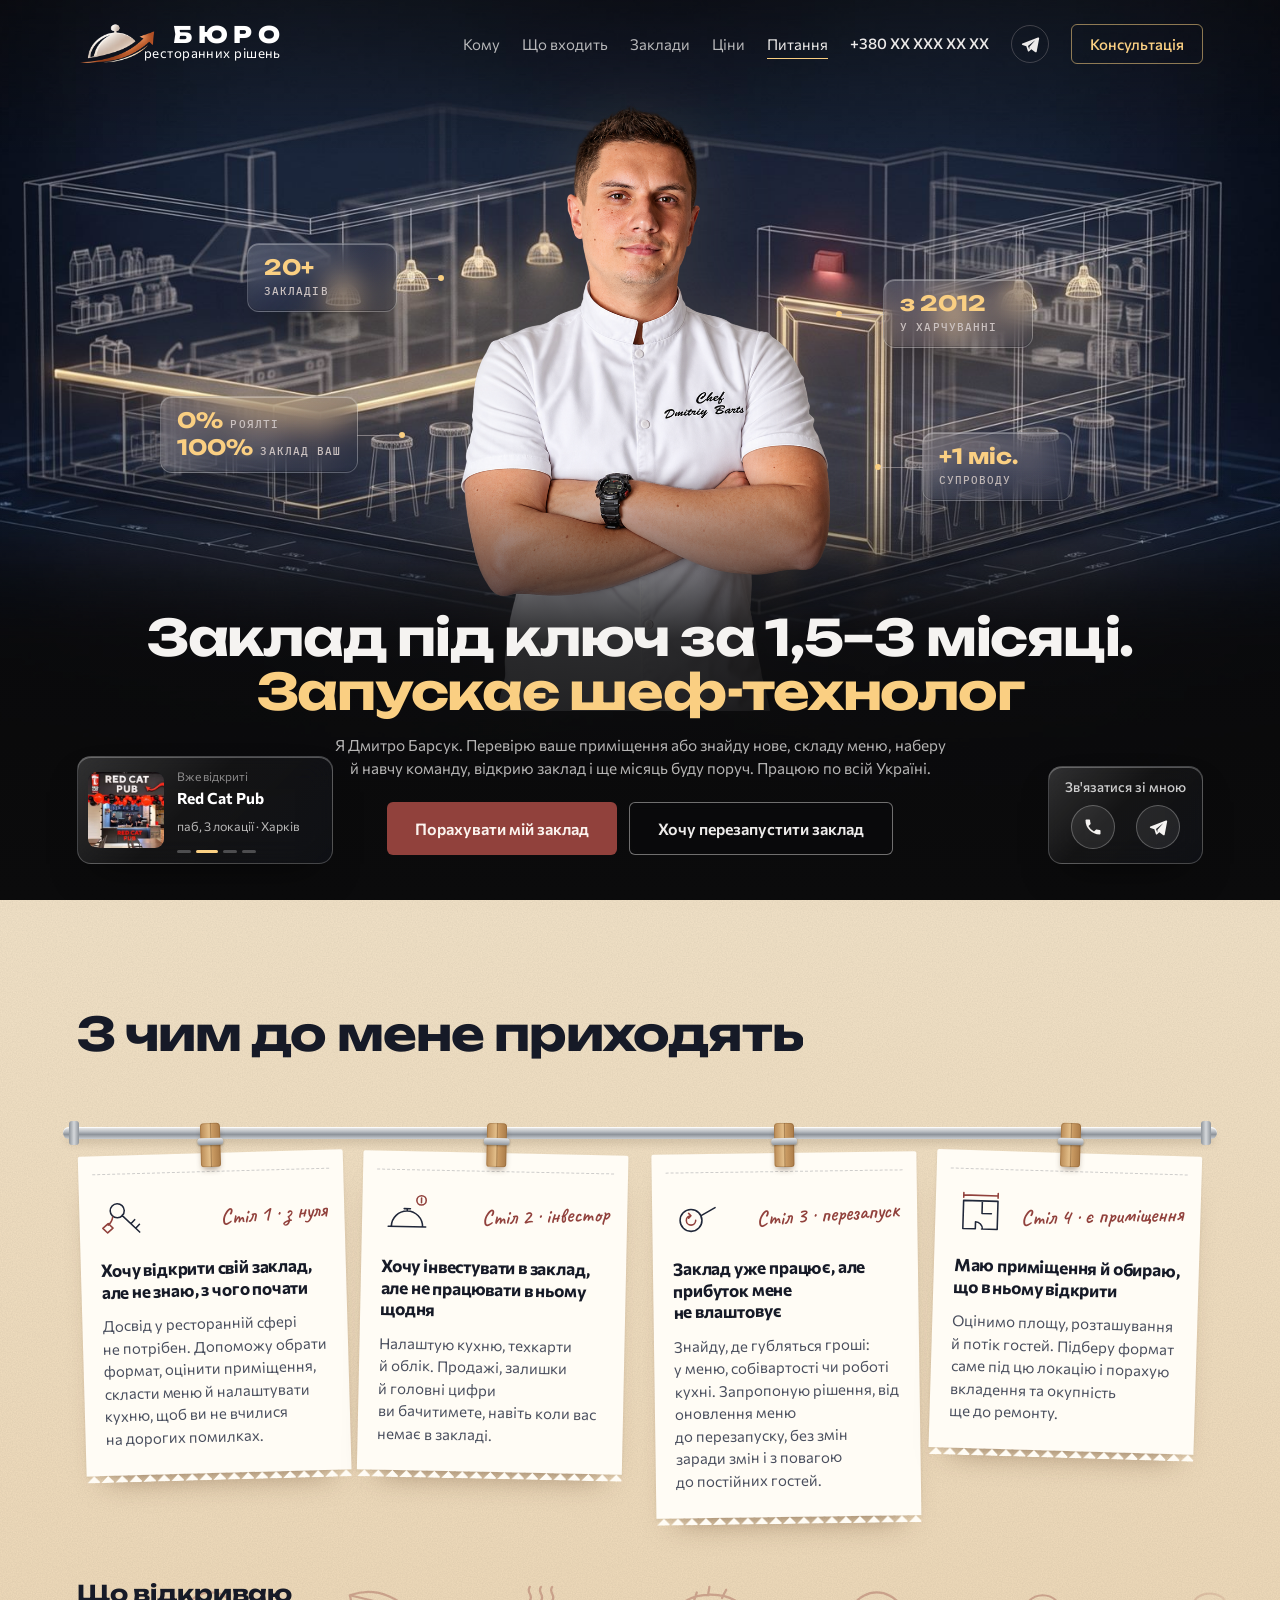
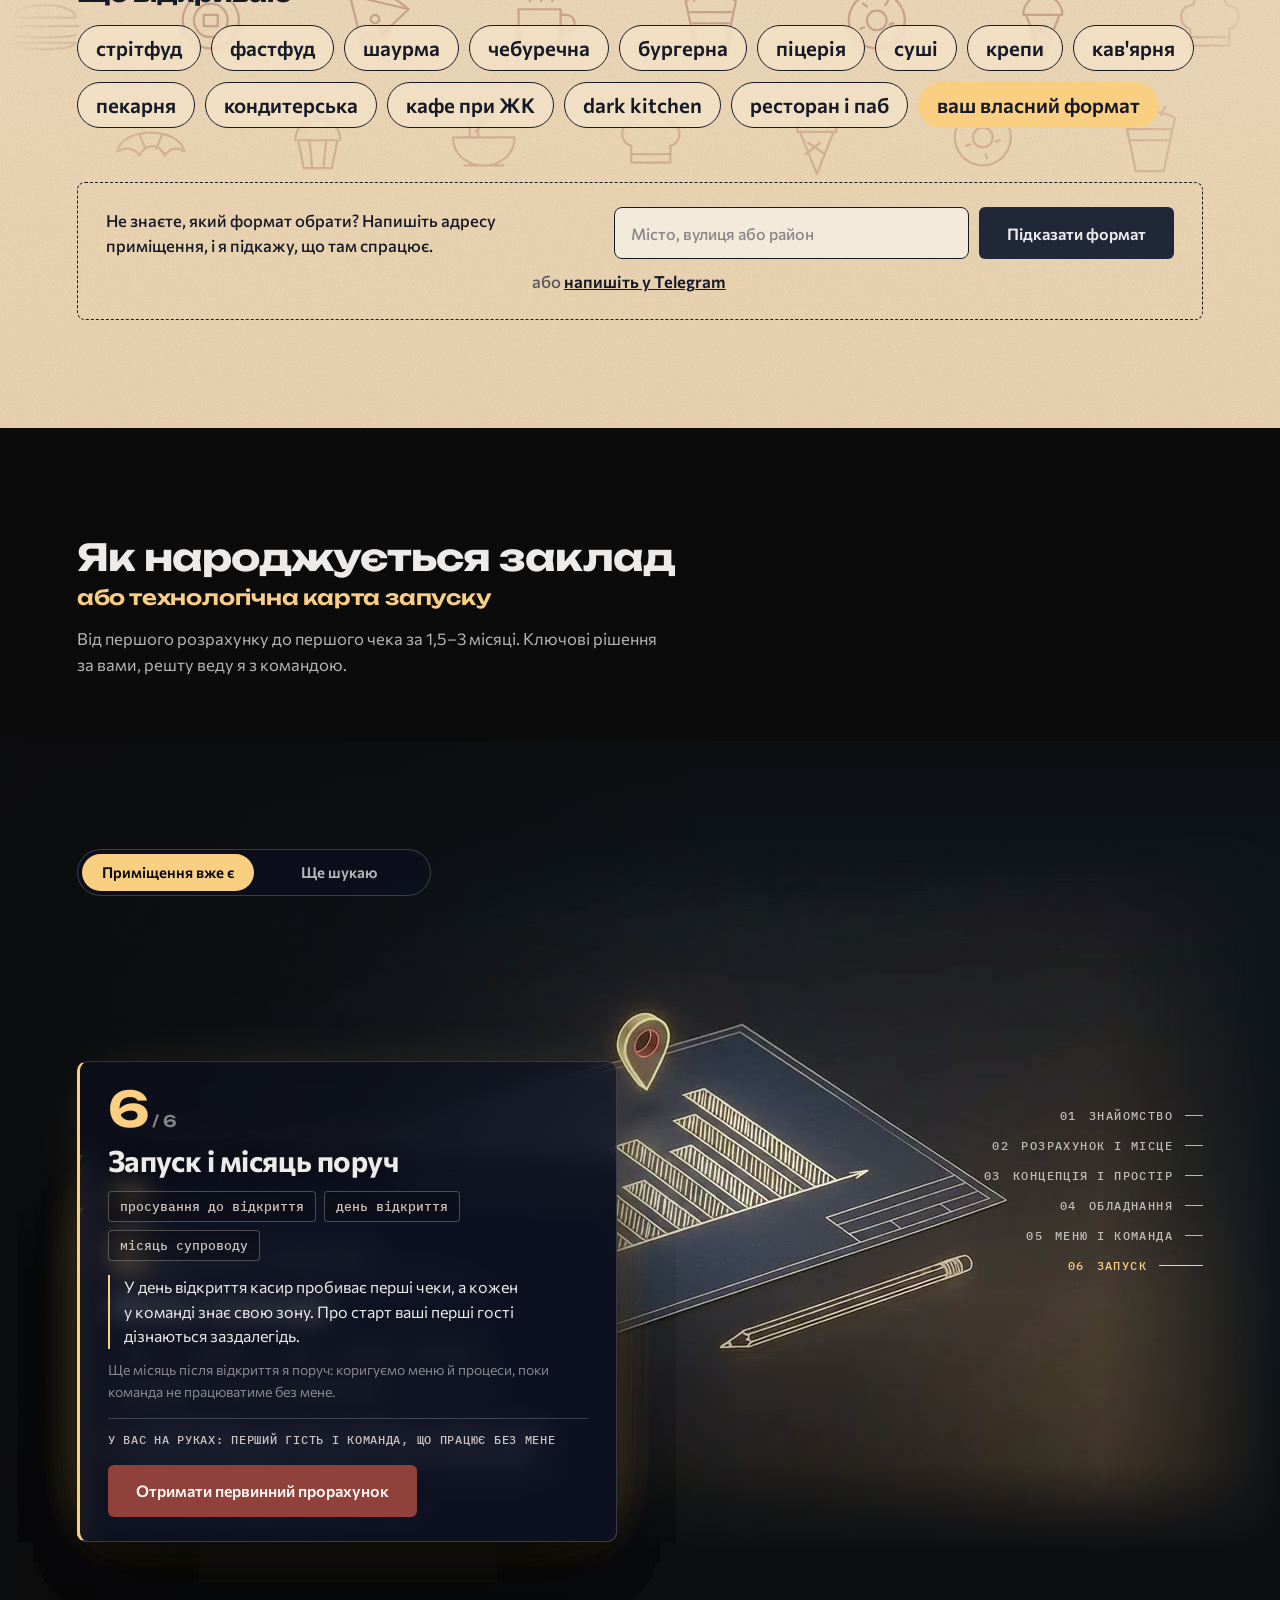
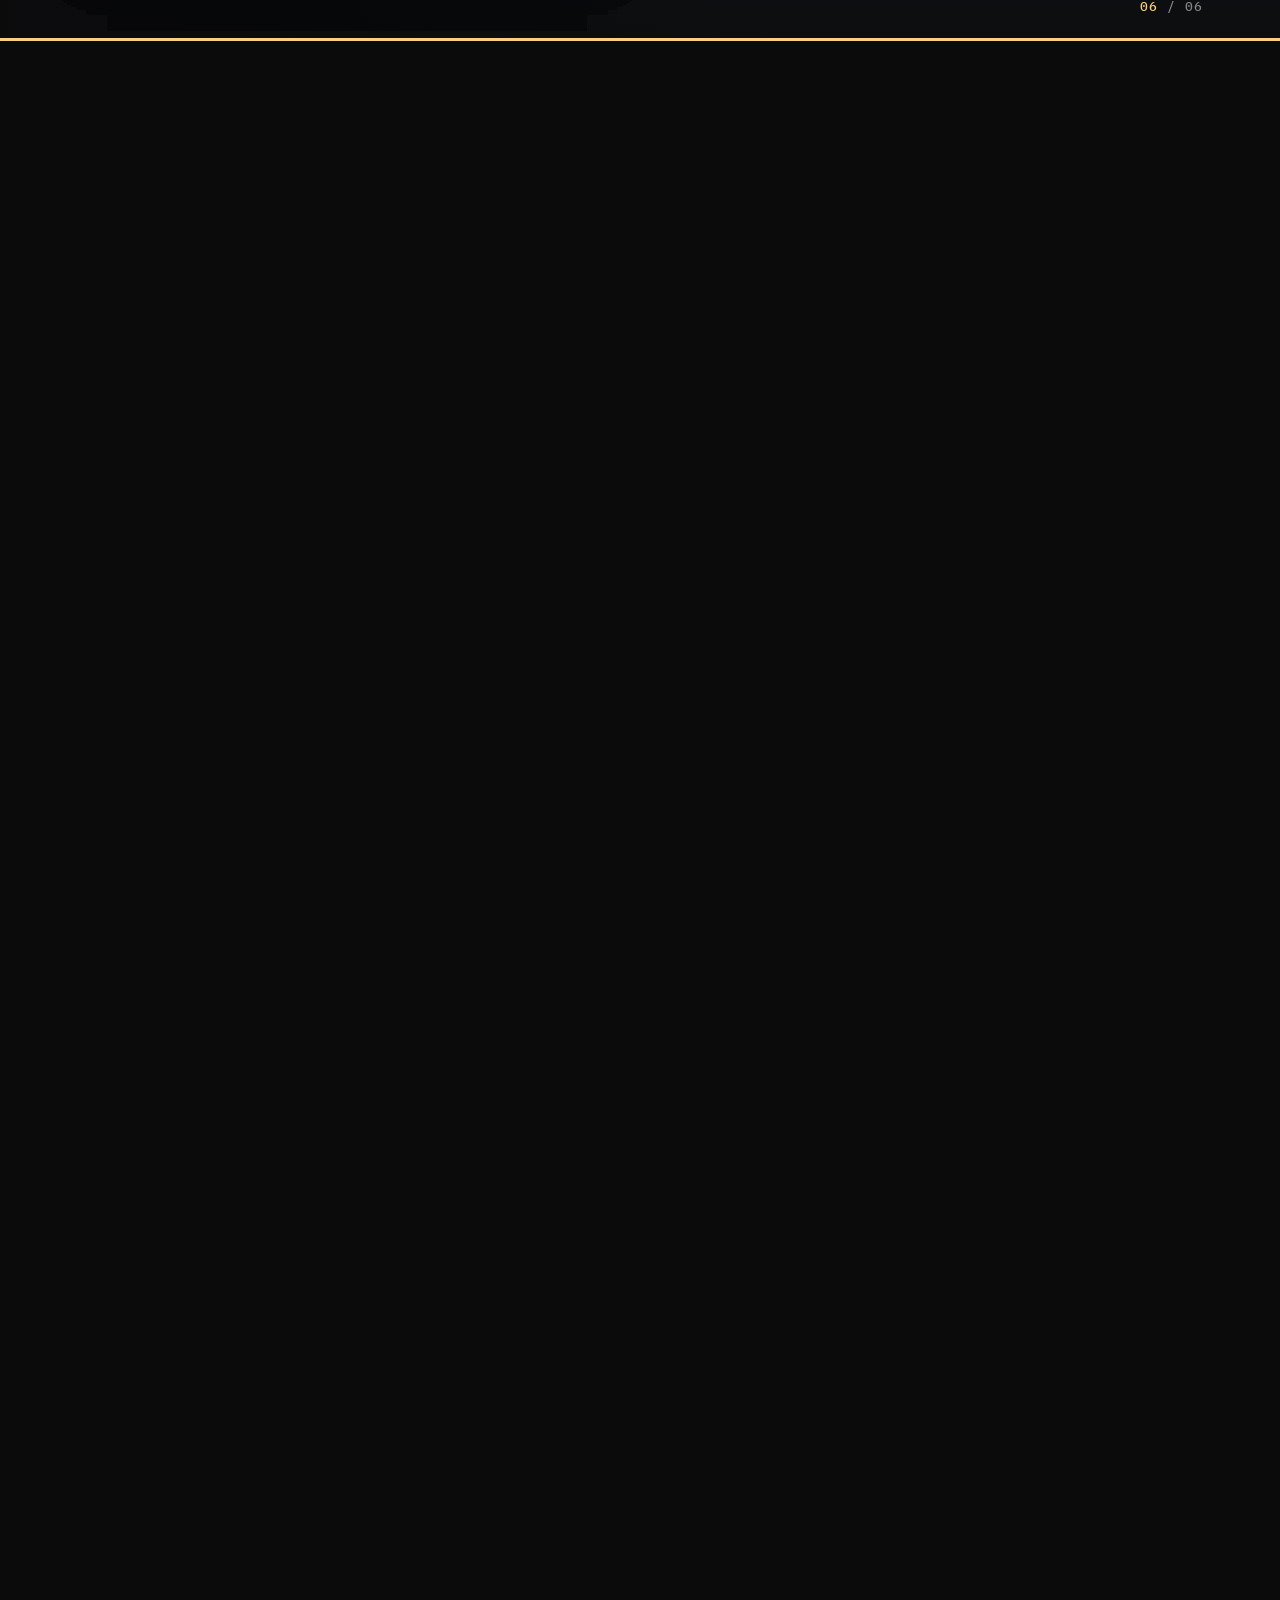
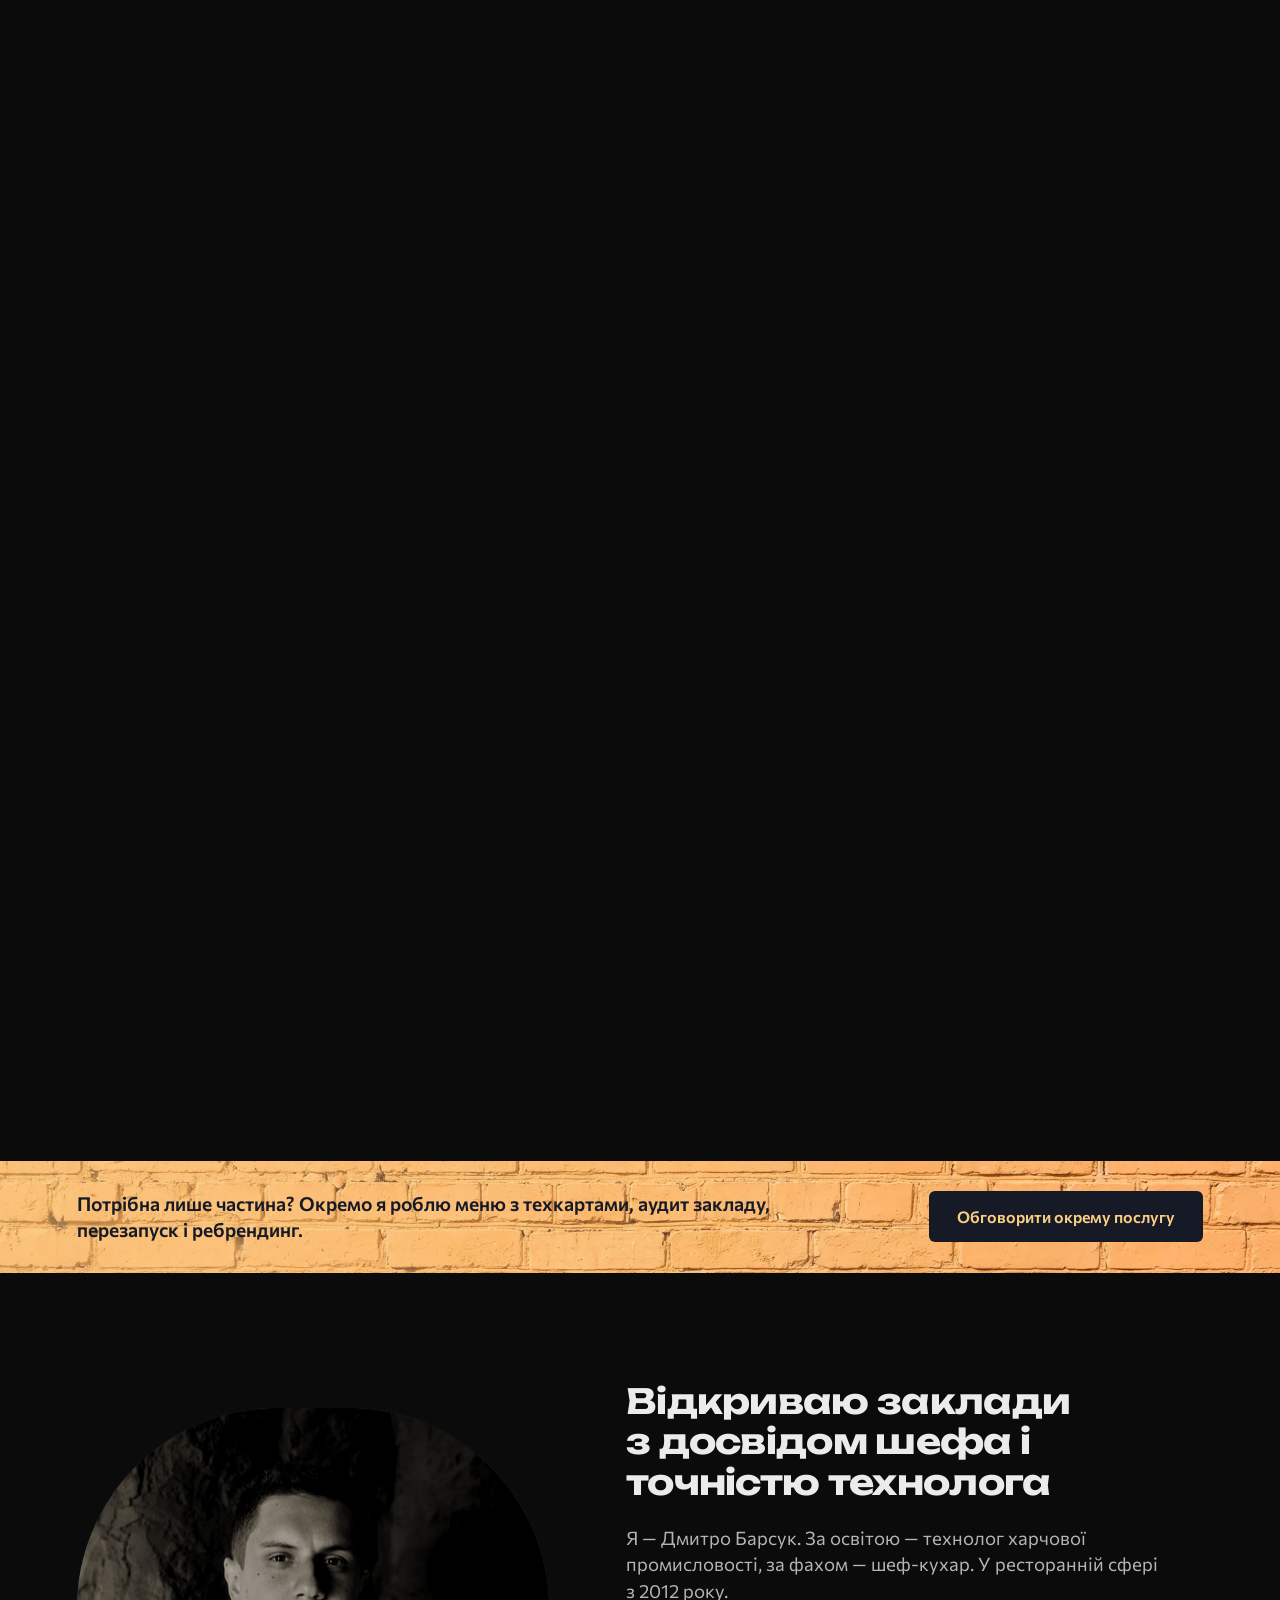
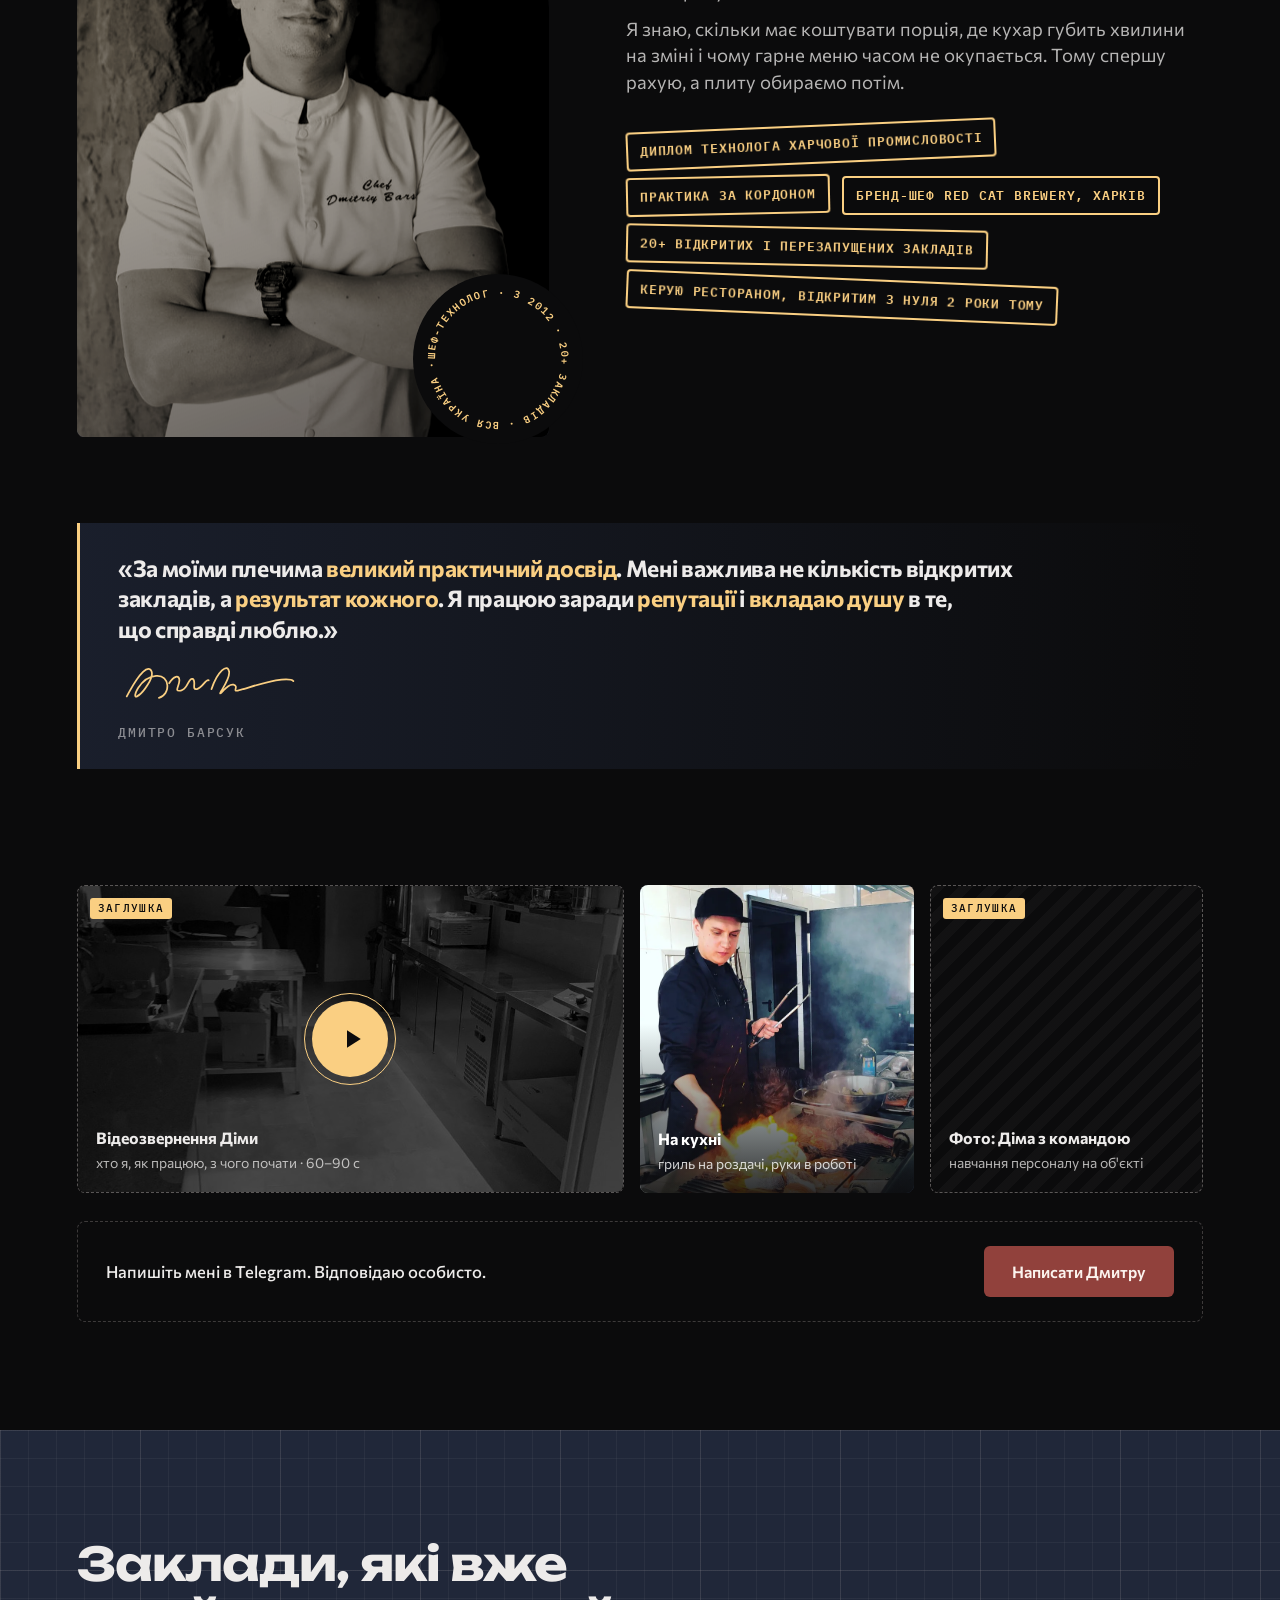
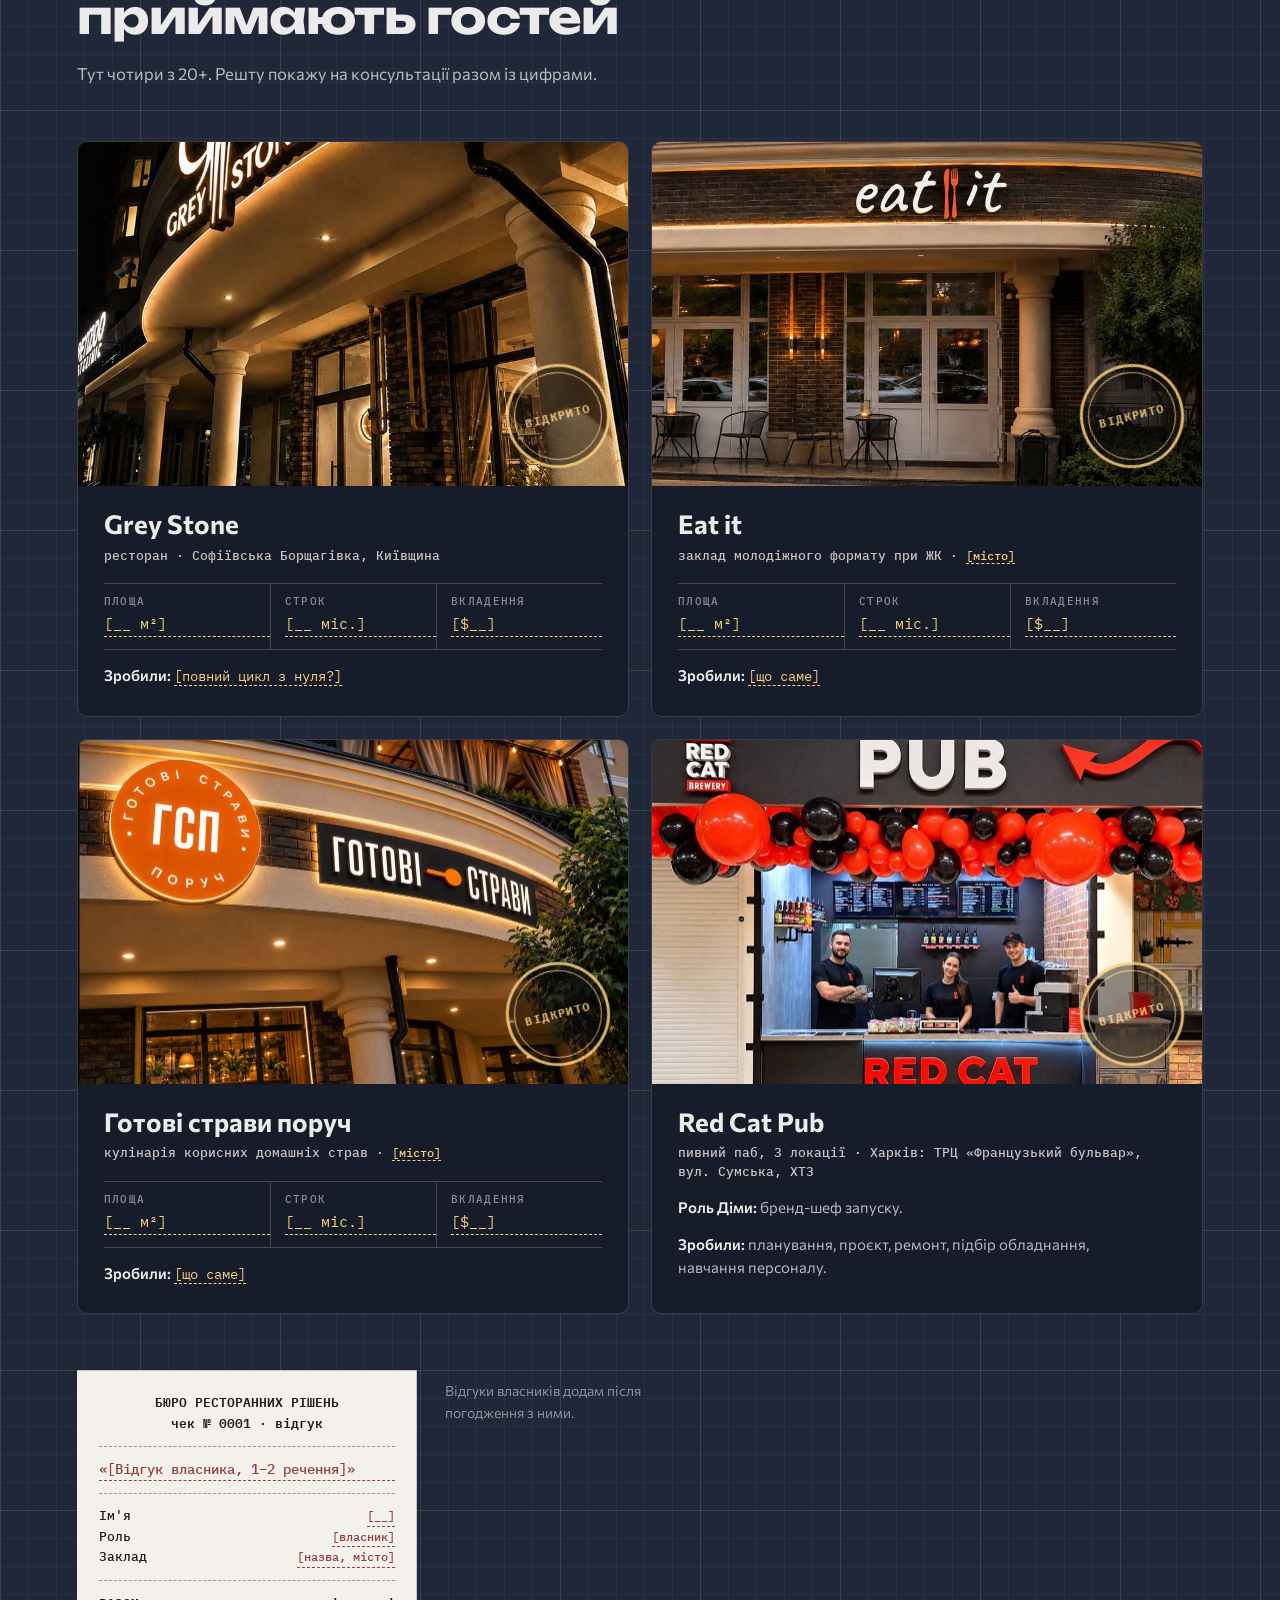
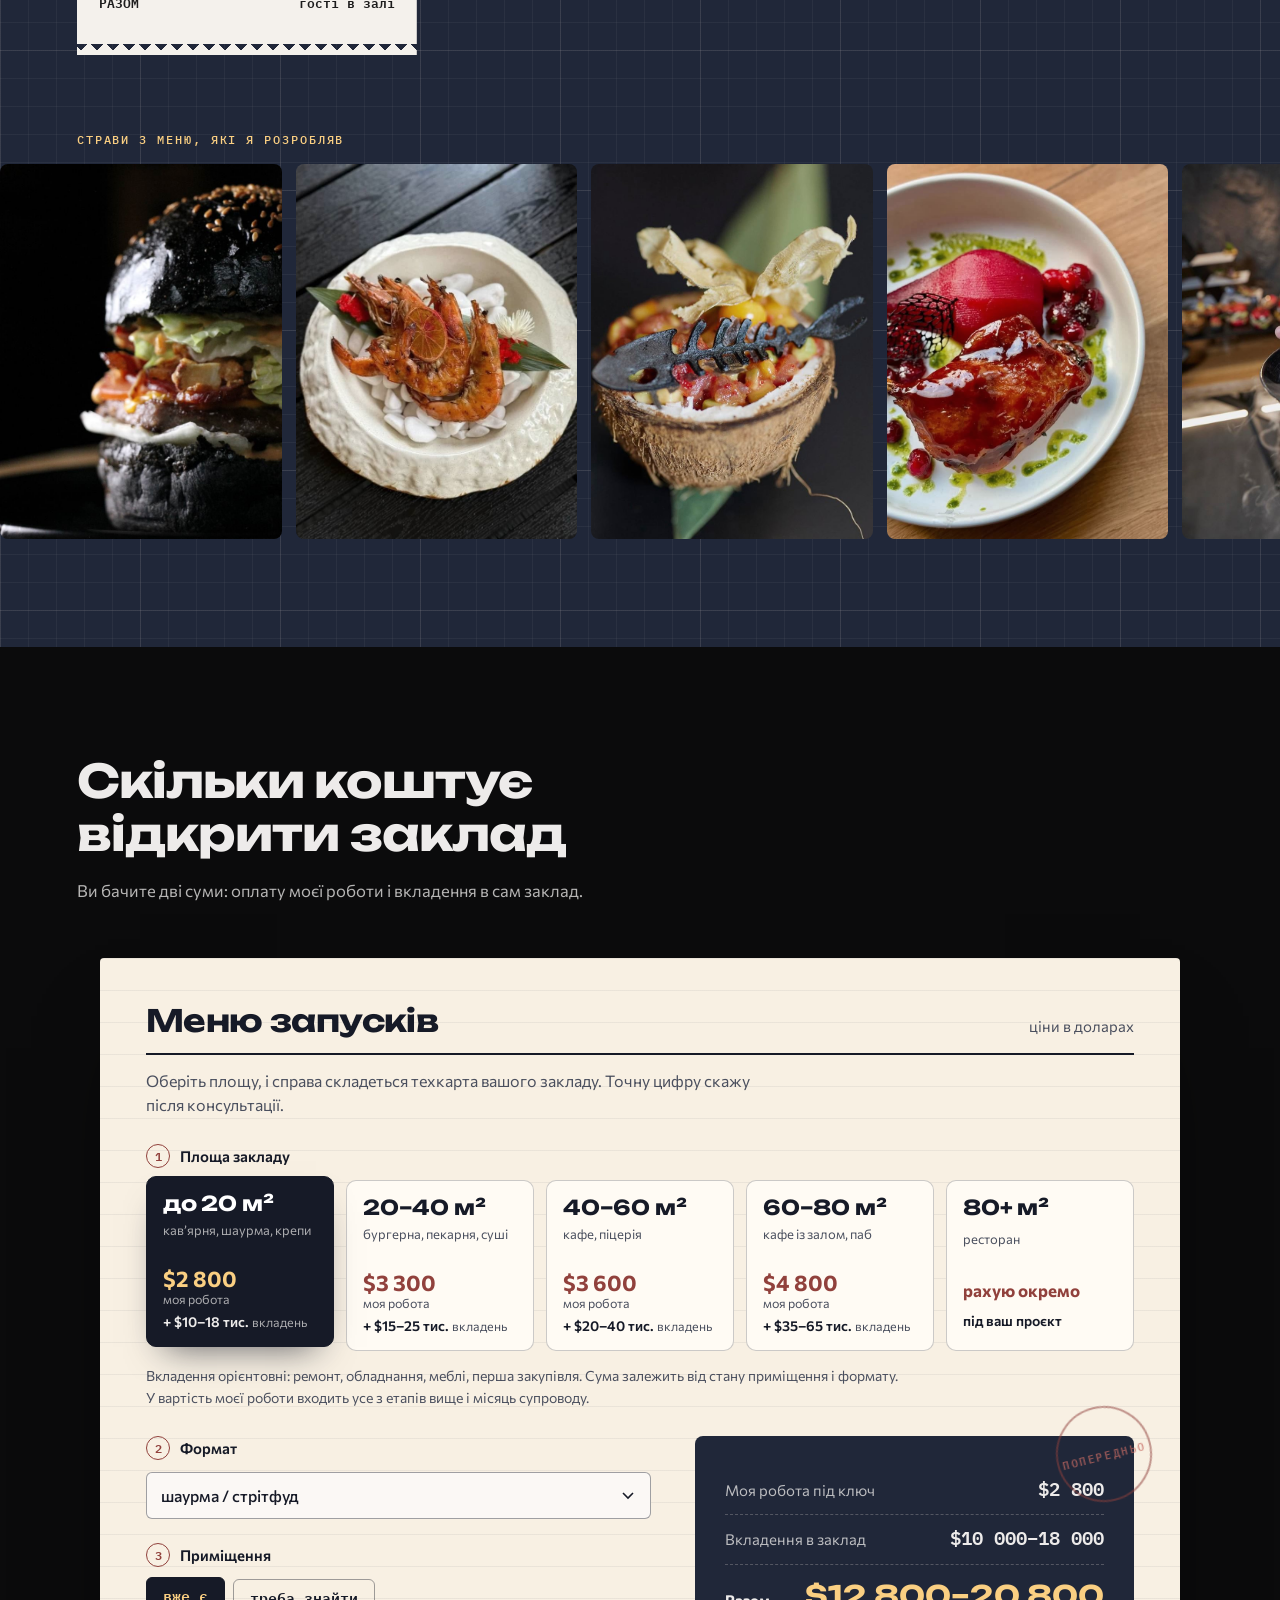
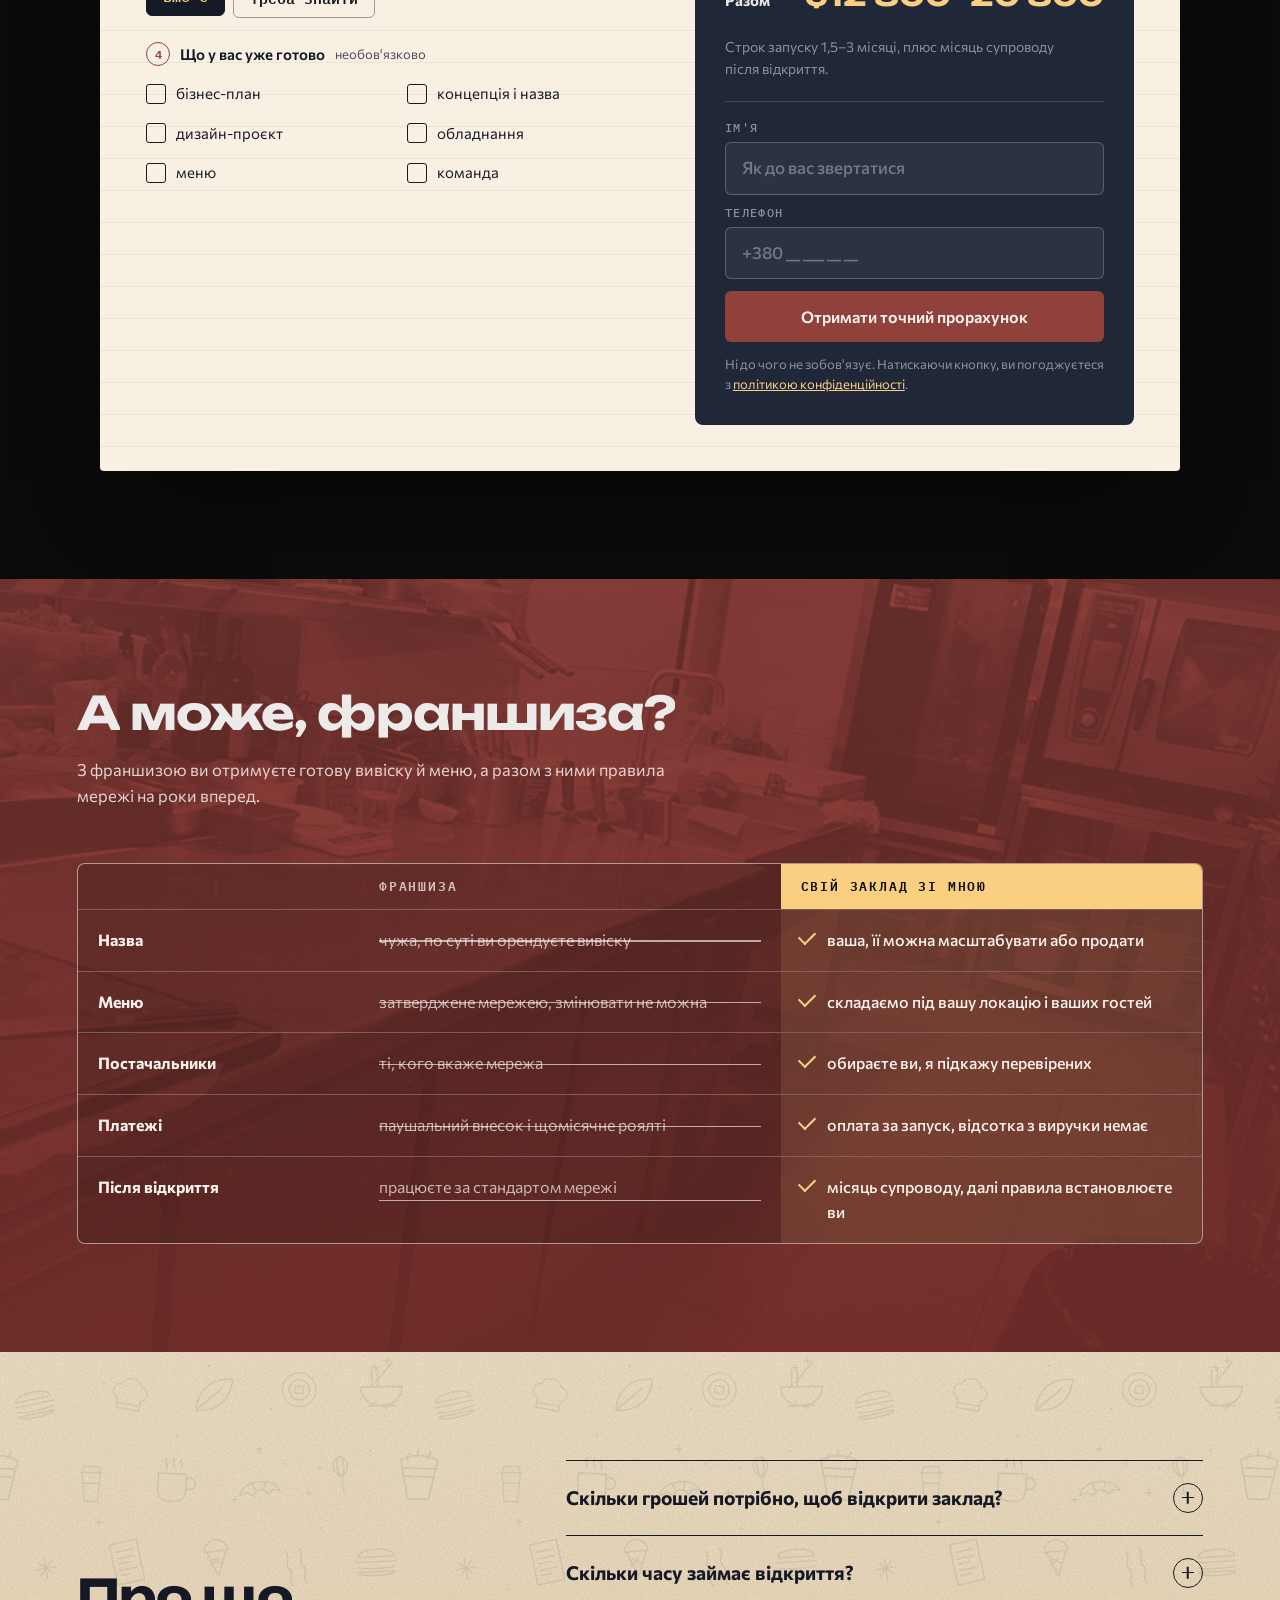
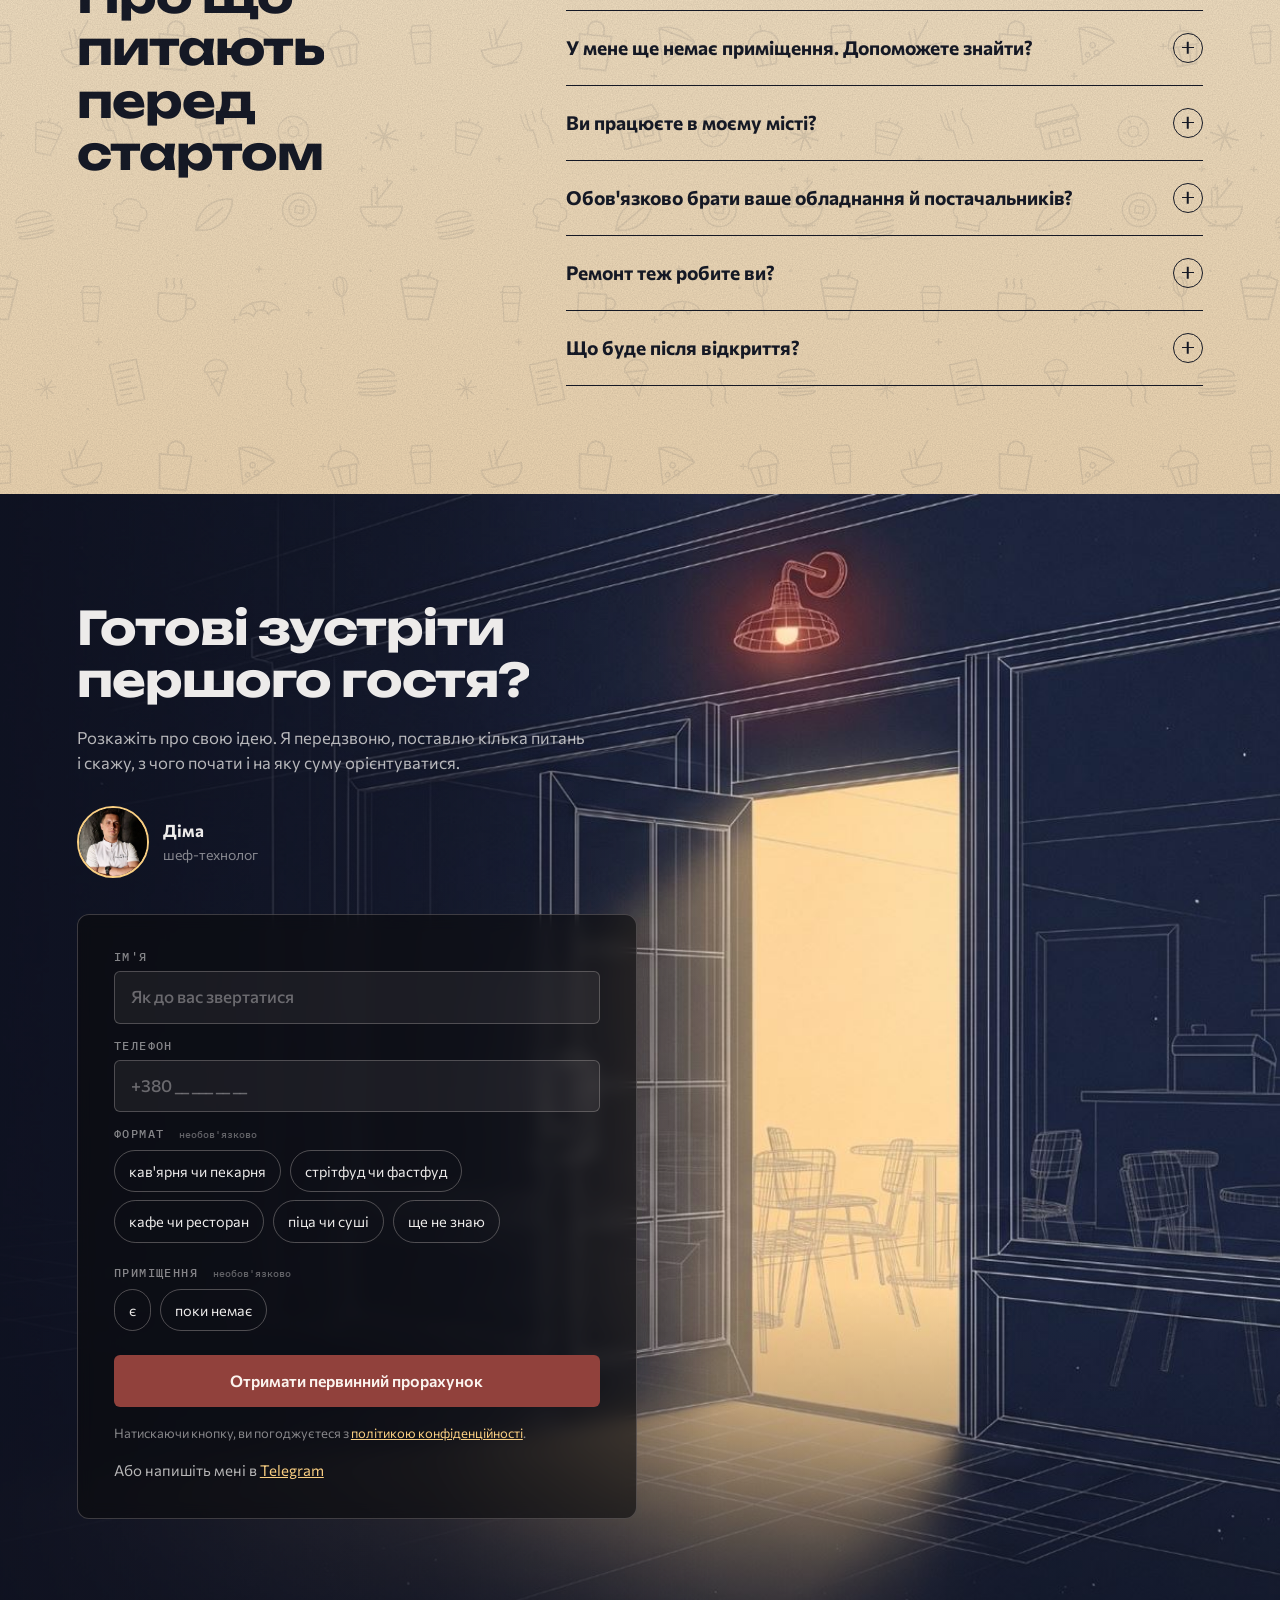
==== commit 17cbacf0: "Кому: кухонні іконки з цегляною деталлю і рукописні позначки «Стіл N» (Caveat) Co-Authored-By: Claud" ====
--- a/index.html
+++ b/index.html
@@ -18,7 +18,7 @@
 <link rel="preconnect" href="https://fonts.gstatic.com" crossorigin>
 <link href="https://fonts.googleapis.com/css2?family=Commissioner:wght@400;500;600;700;800&family=IBM+Plex+Mono:wght@400;500;600&display=swap" rel="stylesheet">
 <!-- Unbounded — шрифт заголовків -->
-<link href="https://fonts.googleapis.com/css2?family=Unbounded:wght@600;700;800&display=swap" rel="stylesheet">
+<link href="https://fonts.googleapis.com/css2?family=Unbounded:wght@600;700;800&family=Caveat:wght@600&display=swap" rel="stylesheet">
 <link rel="preload" as="image" href="media/dima.png" fetchpriority="high">
 <link rel="stylesheet" href="css/style.css">
 </head>
@@ -129,25 +129,25 @@
         <div class="who__rail" aria-hidden="true"></div>
         <article class="who__card" data-reveal style="--d:0;--r:-1.6deg">
           <span class="who__clip" aria-hidden="true"></span>
-          <svg class="who__ico draw" viewBox="0 0 64 64" aria-hidden="true"><path pathLength="1" d="M12 52h40M18 52V30l14-12 14 12v22M27 52V38h10v14M32 8v6"/></svg>
+          <div class="who__top"><svg class="who__ico draw" viewBox="0 0 64 64" aria-hidden="true"><path pathLength="1" d="M14 22a9 9 0 1 0 18 0a9 9 0 1 0 -18 0M29 28l22 22M40 39l5-5M46 45l5-5"/><path pathLength="1" class="acc" d="M17 30c-1 5-3 8-6 10M4 44l7-6 6 6-7 6z"/></svg><span class="who__table">Стіл 1 · з нуля</span></div>
           <h3>Хочу відкрити свій заклад, але не знаю, з чого почати</h3>
           <p>Досвід у ресторанній сфері не потрібен. Допоможу обрати формат, оцінити приміщення, скласти меню й налаштувати кухню, щоб ви не вчилися на дорогих помилках.</p>
         </article>
         <article class="who__card" data-reveal style="--d:1;--r:1.2deg">
           <span class="who__clip" aria-hidden="true"></span>
-          <svg class="who__ico draw" viewBox="0 0 64 64" aria-hidden="true"><path pathLength="1" d="M10 50h44M16 50V36h8v14M28 50V26h8v24M40 50V16h8v34M12 22l14-8 10 6 16-10"/></svg>
+          <div class="who__top"><svg class="who__ico draw" viewBox="0 0 64 64" aria-hidden="true"><path pathLength="1" d="M8 48h48M12 48a20 20 0 0 1 40 0M28 25h8M32 25v3"/><path pathLength="1" class="acc" d="M44 14a6 6 0 1 0 12 0a6 6 0 1 0 -12 0M50 11v6"/></svg><span class="who__table">Стіл 2 · інвестор</span></div>
           <h3>Хочу інвестувати в заклад, але не працювати в ньому щодня</h3>
           <p>Налаштую кухню, техкарти й облік. Продажі, залишки й головні цифри ви бачитимете, навіть коли вас немає в закладі.</p>
         </article>
         <article class="who__card" data-reveal style="--d:2;--r:-0.8deg">
           <span class="who__clip" aria-hidden="true"></span>
-          <svg class="who__ico draw" viewBox="0 0 64 64" aria-hidden="true"><path pathLength="1" d="M32 10a22 22 0 1 0 22 22M54 10v12H42M22 34l6 6 14-16"/></svg>
+          <div class="who__top"><svg class="who__ico draw" viewBox="0 0 64 64" aria-hidden="true"><path pathLength="1" d="M10 36a14 14 0 1 0 28 0a14 14 0 1 0 -28 0M37 30l18-10"/><path pathLength="1" class="acc" d="M30 36a6 6 0 1 1 -6 -6M21 27l3 3-3 3"/></svg><span class="who__table">Стіл 3 · перезапуск</span></div>
           <h3>Заклад уже працює, але прибуток мене не влаштовує</h3>
           <p>Знайду, де губляться гроші: у меню, собівартості чи роботі кухні. Запропоную рішення, від оновлення меню до перезапуску, без змін заради змін і з повагою до постійних гостей.</p>
         </article>
         <article class="who__card" data-reveal style="--d:3;--r:1.7deg">
           <span class="who__clip" aria-hidden="true"></span>
-          <svg class="who__ico draw" viewBox="0 0 64 64" aria-hidden="true"><path pathLength="1" d="M10 54V18h30v36M40 30h14v24M8 54h48M18 26h6M26 26h6M18 34h6M26 34h6M18 42h6M26 42h6M46 38h4M46 46h4"/></svg>
+          <div class="who__top"><svg class="who__ico draw" viewBox="0 0 64 64" aria-hidden="true"><path pathLength="1" d="M26 52H10V16h44v36H34M26 52v-9M26 43a9 9 0 0 1 9 9M34 16v16h12"/><path pathLength="1" class="acc" d="M10 9h44M10 6v6M54 6v6"/></svg><span class="who__table">Стіл 4 · є приміщення</span></div>
           <h3>Маю приміщення й обираю, що в ньому відкрити</h3>
           <p>Оцінимо площу, розташування й потік гостей. Підберу формат саме під цю локацію і порахую вкладення та окупність ще до ремонту.</p>
         </article>
--- a/css/style.css
+++ b/css/style.css
@@ -962,3 +962,12 @@
 
 /* Про Дмитра: смуга Telegram ближче до ряду фото (компенсуємо великий проміжок сітки) */
 .about .cta-row--dark{margin-top:calc(28px - clamp(32px,6vw,96px))}
+
+/* «Кому»: шапка чека — кухонна іконка і рукописна позначка столу */
+.who__top{display:flex;align-items:center;justify-content:space-between;gap:10px;margin:4px 0 16px}
+.who__top .who__ico{margin:0;width:50px;height:50px}
+.who__ico path.acc{stroke:var(--brick)}
+.who__table{font:600 clamp(20px,1.7vw,23px)/1 "Caveat",cursive;color:var(--brick);transform:rotate(-3deg);white-space:nowrap;text-align:right}
+.who__card h3{text-wrap:wrap}
+.who__card{padding-left:20px;padding-right:18px}
+.who__card h3{font-size:clamp(16.5px,1.35vw,18px)}
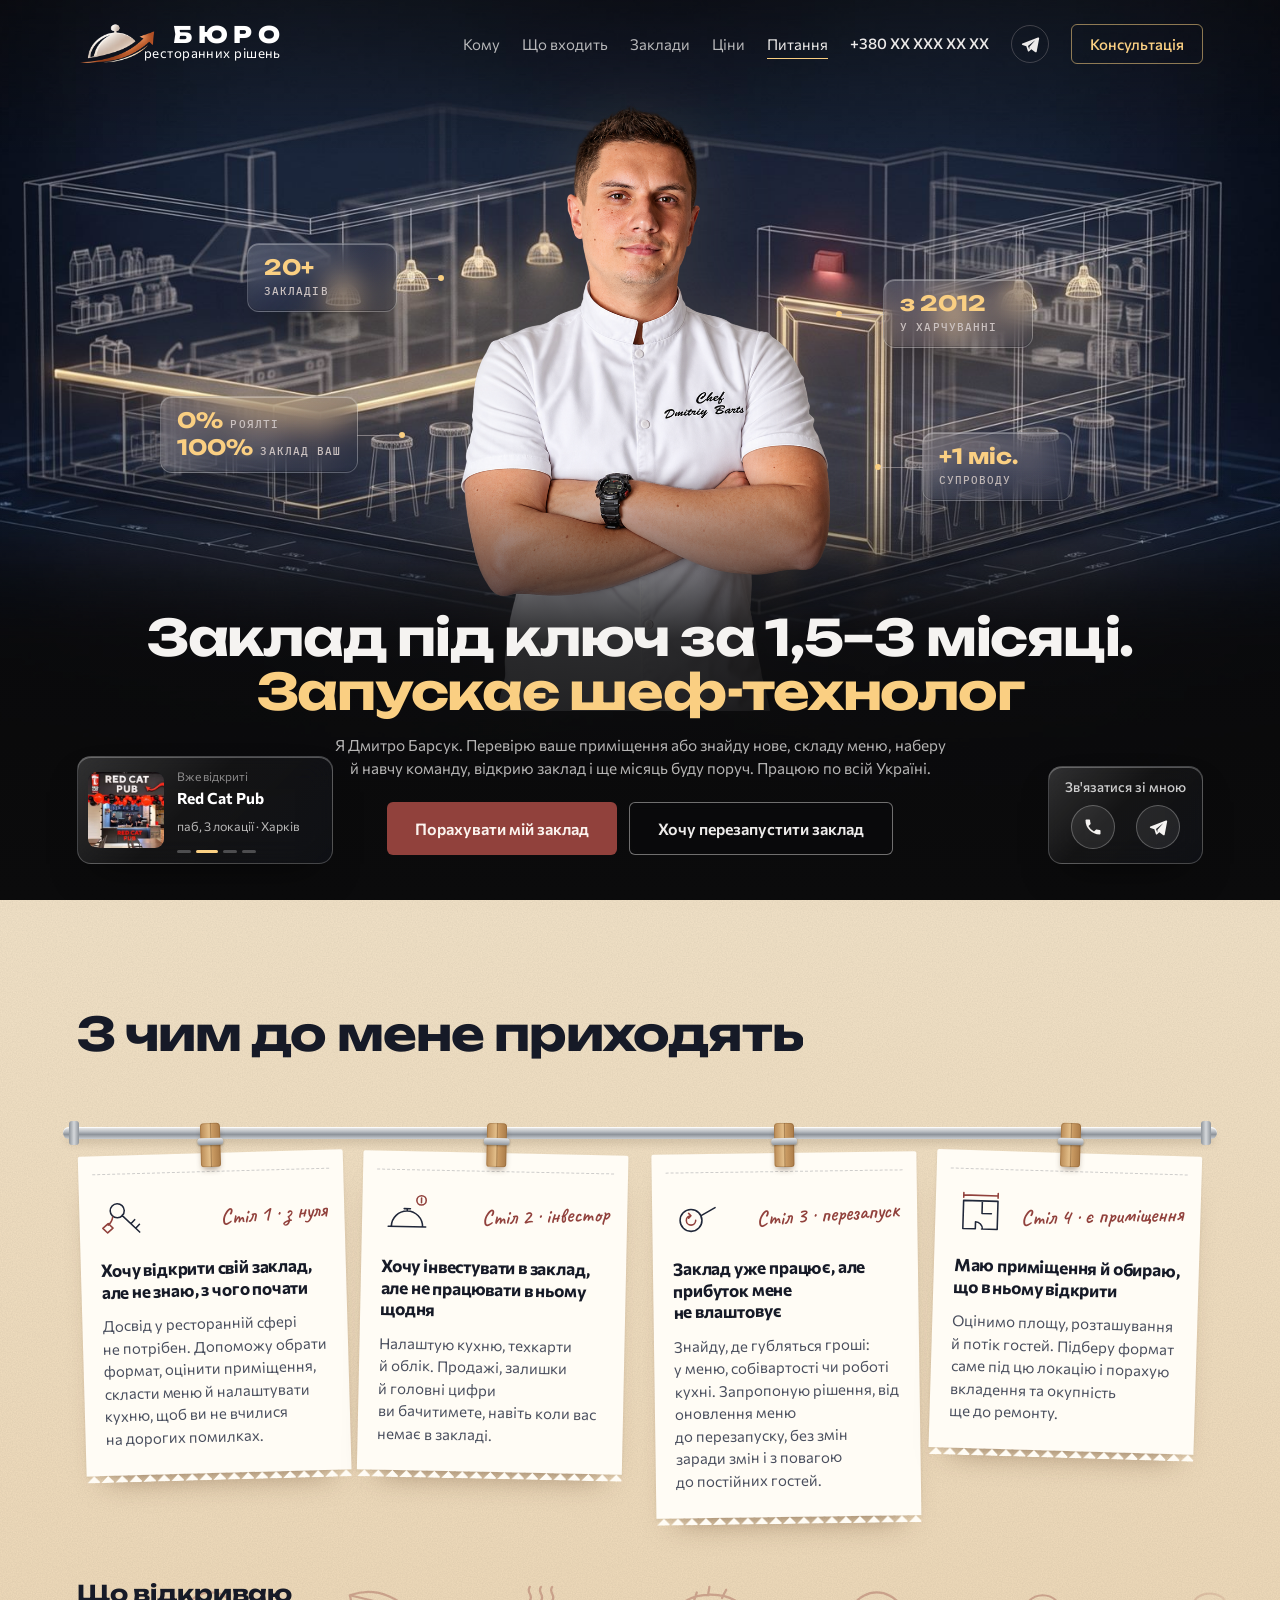
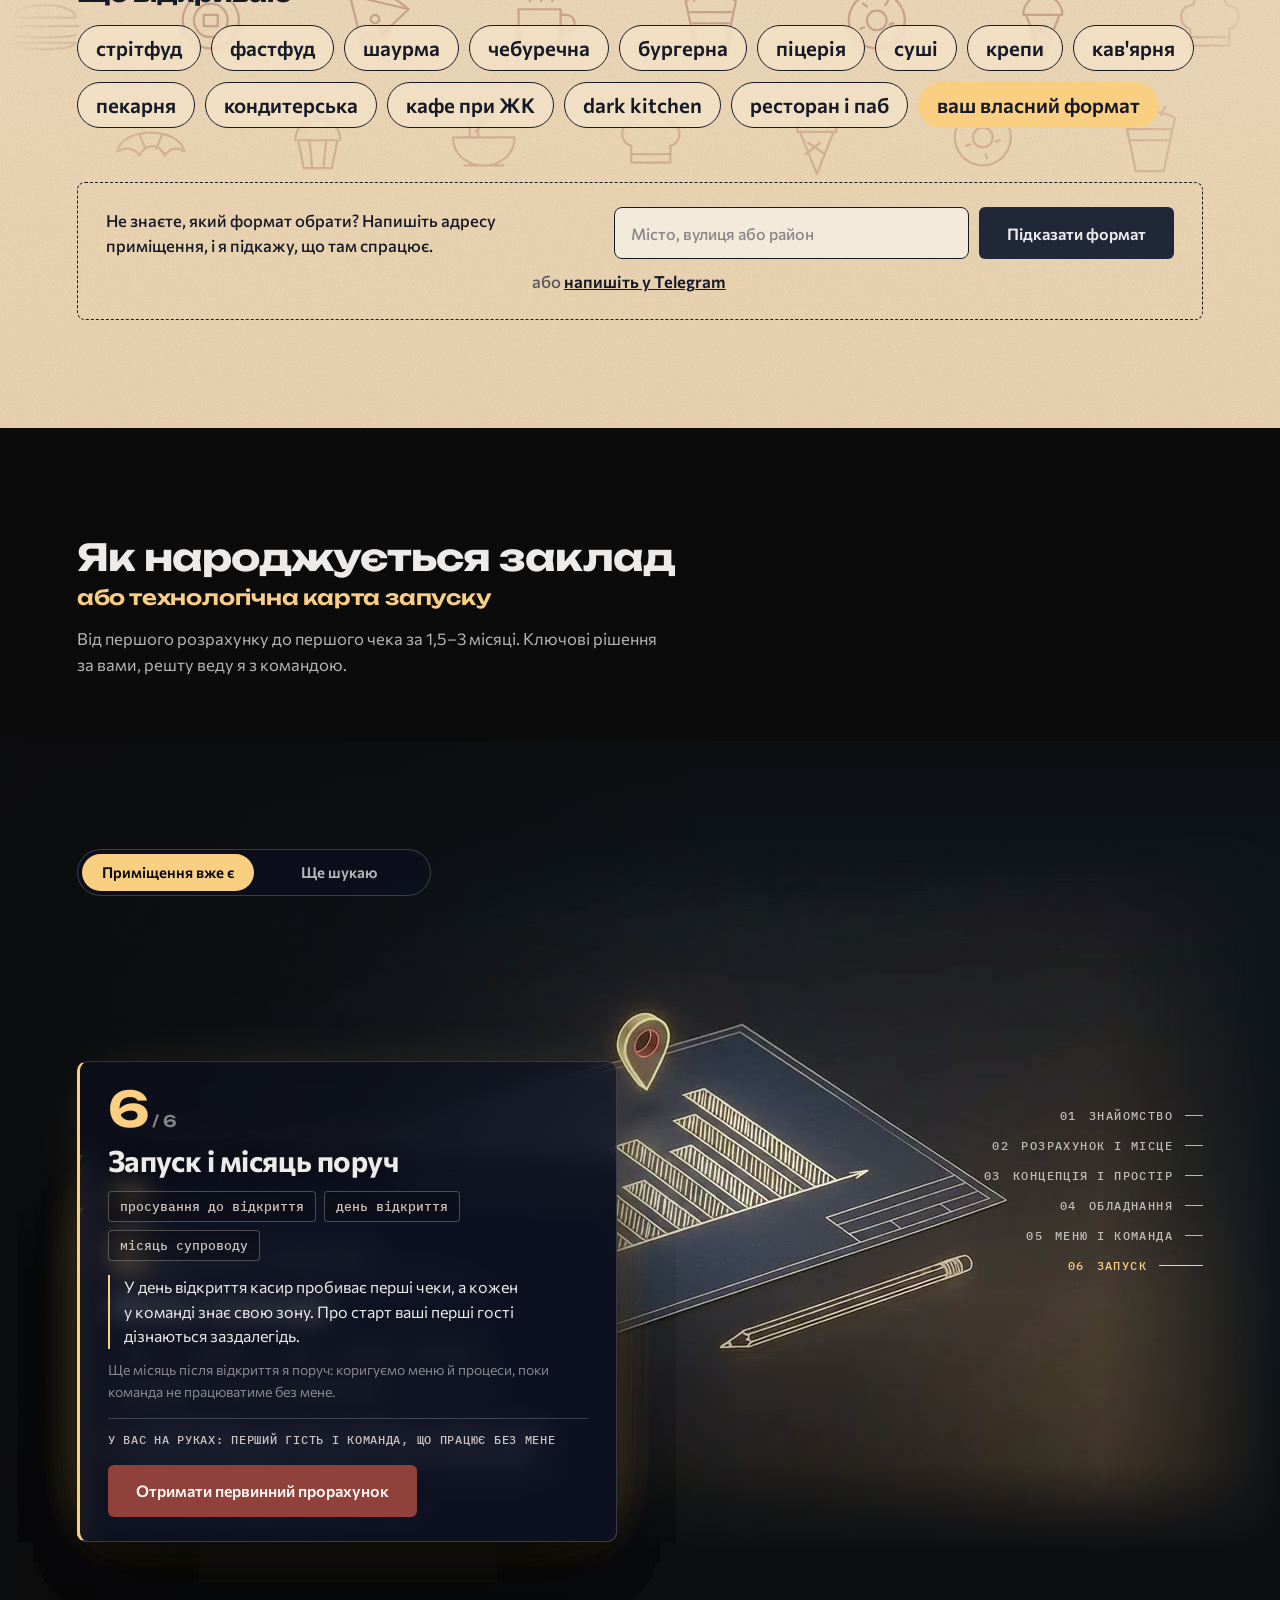
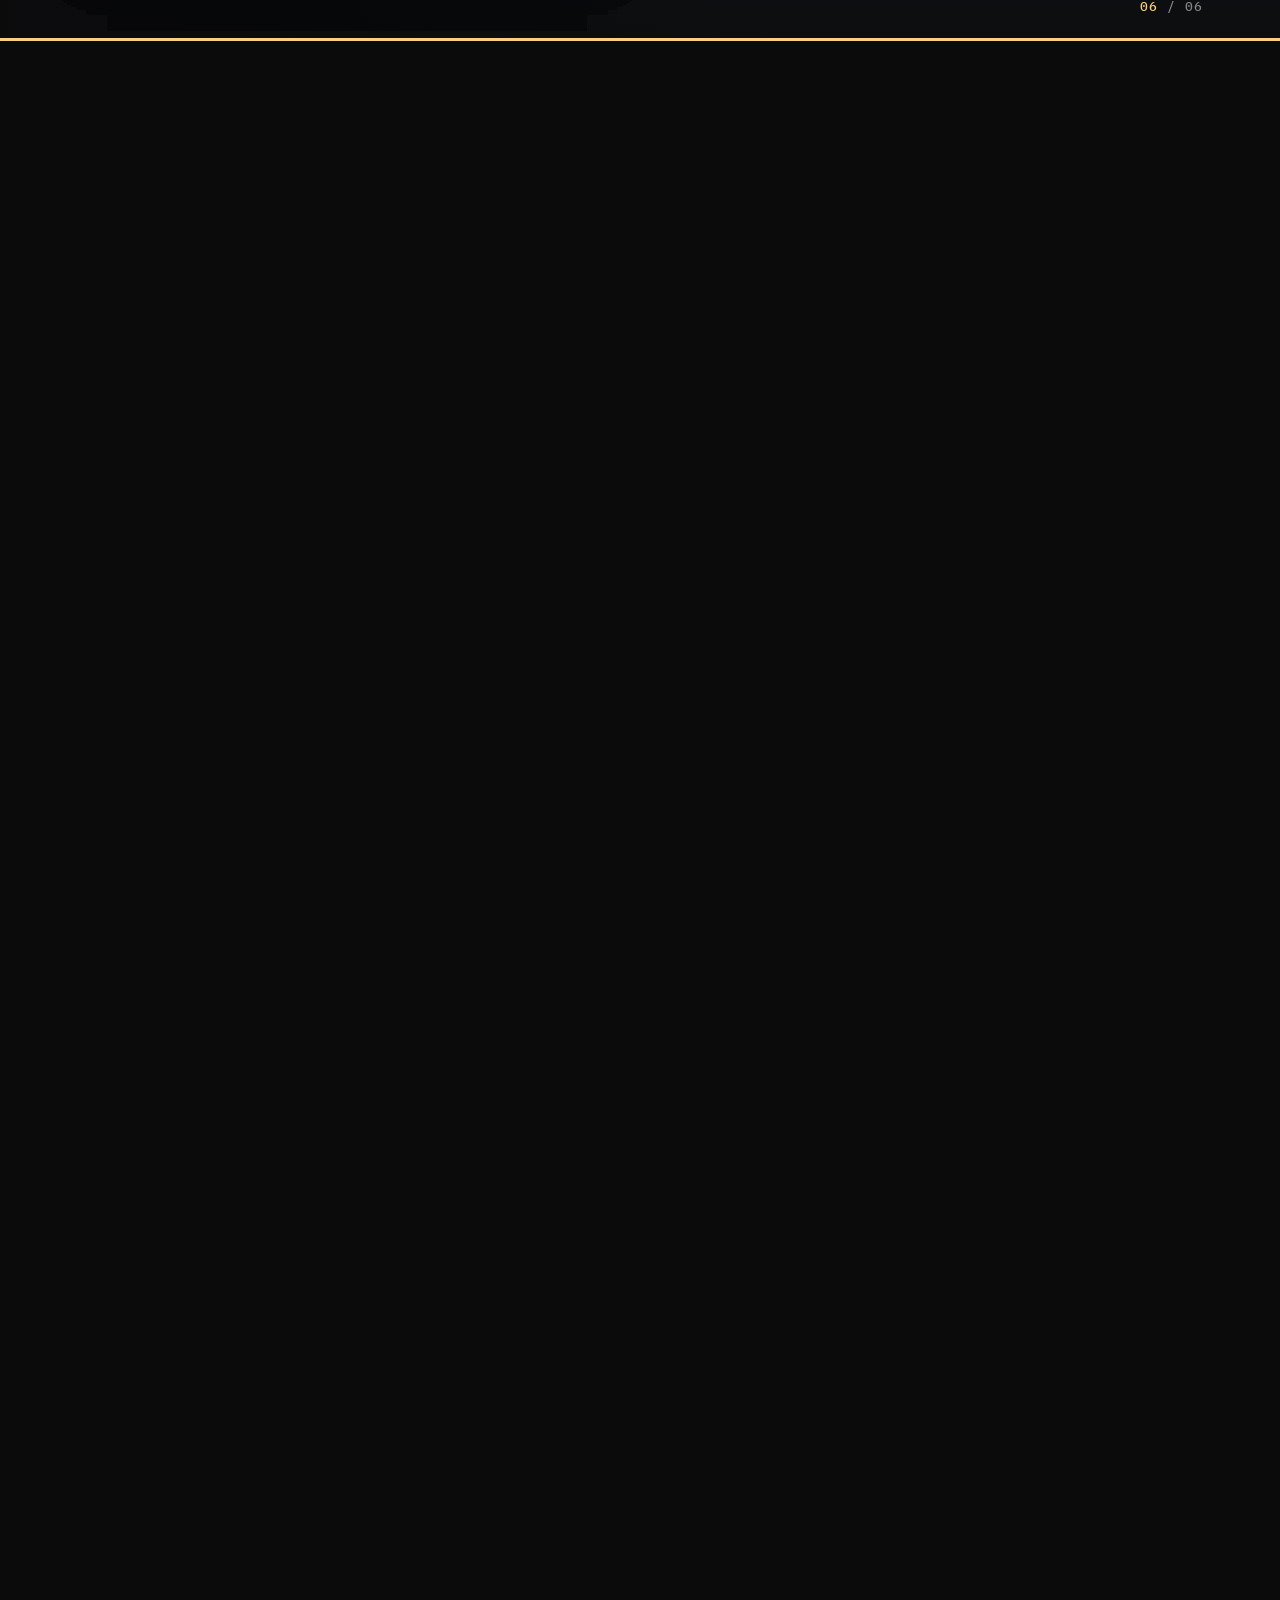
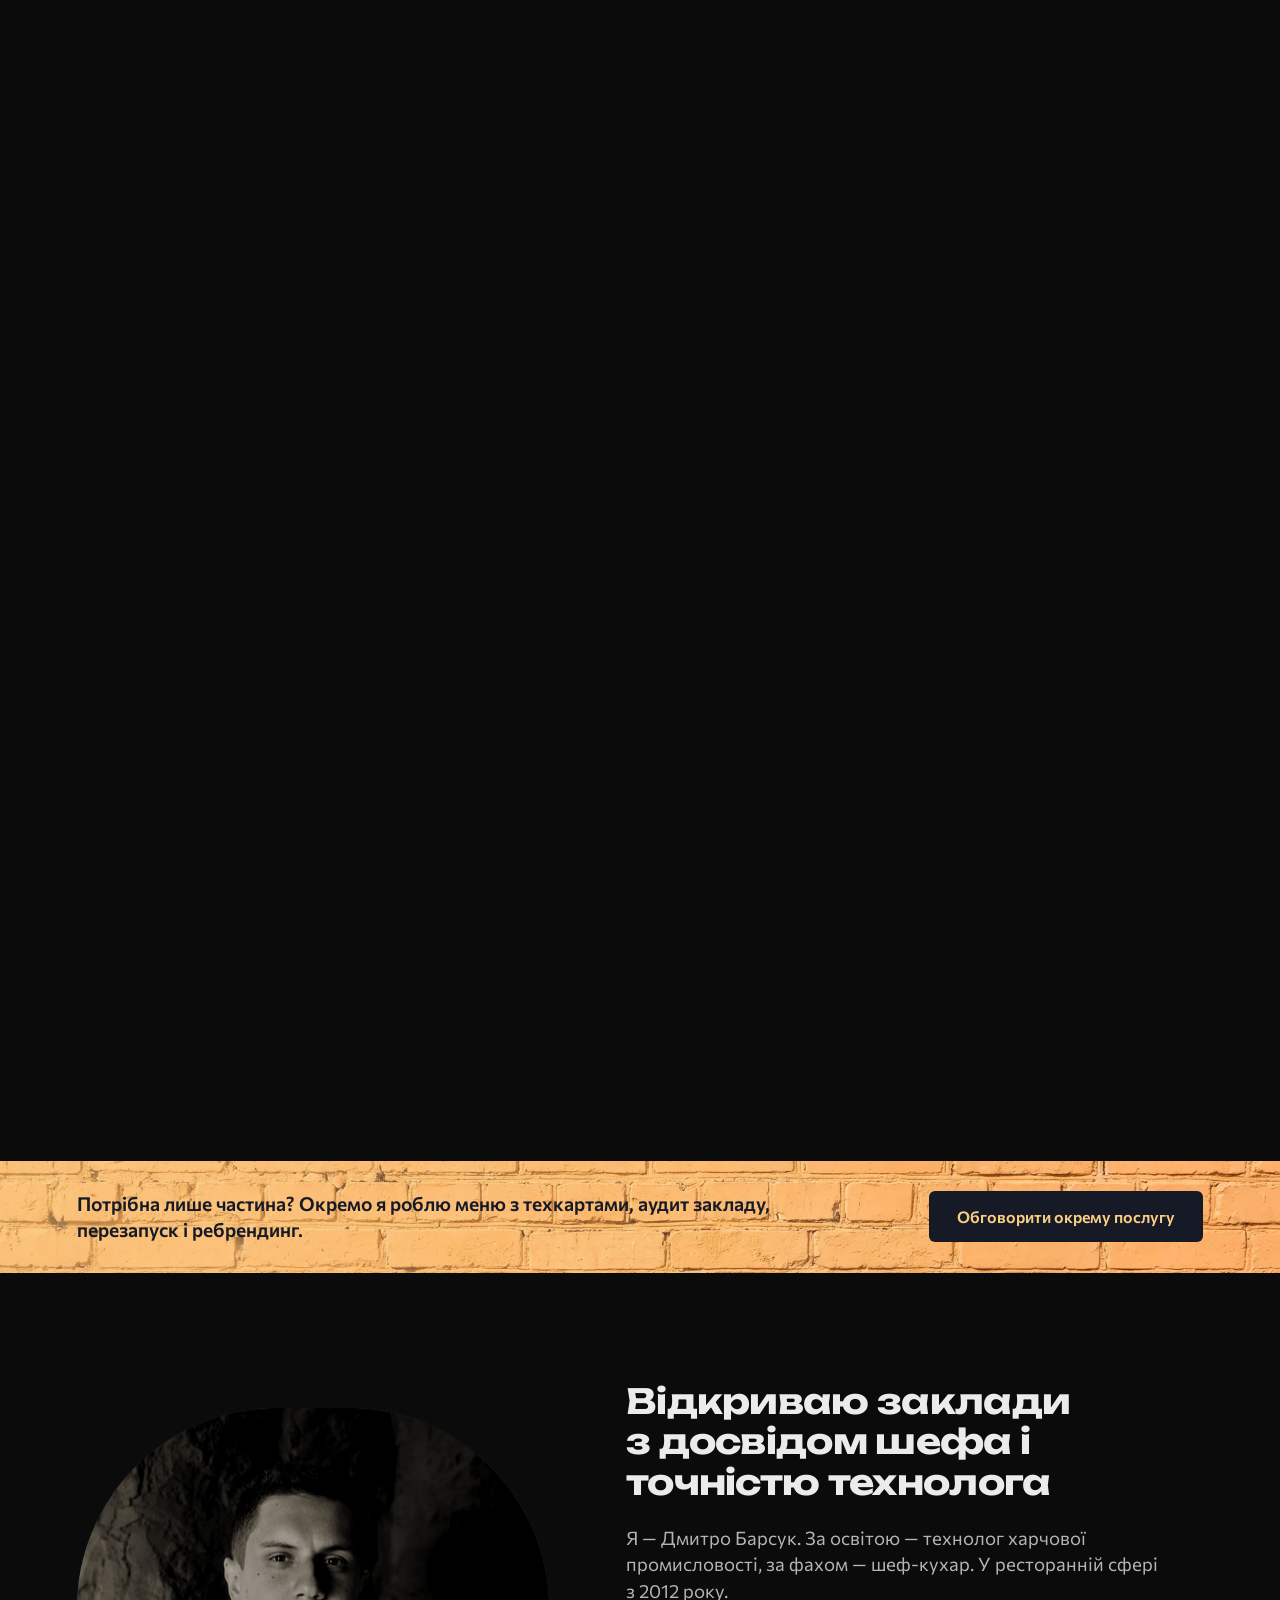
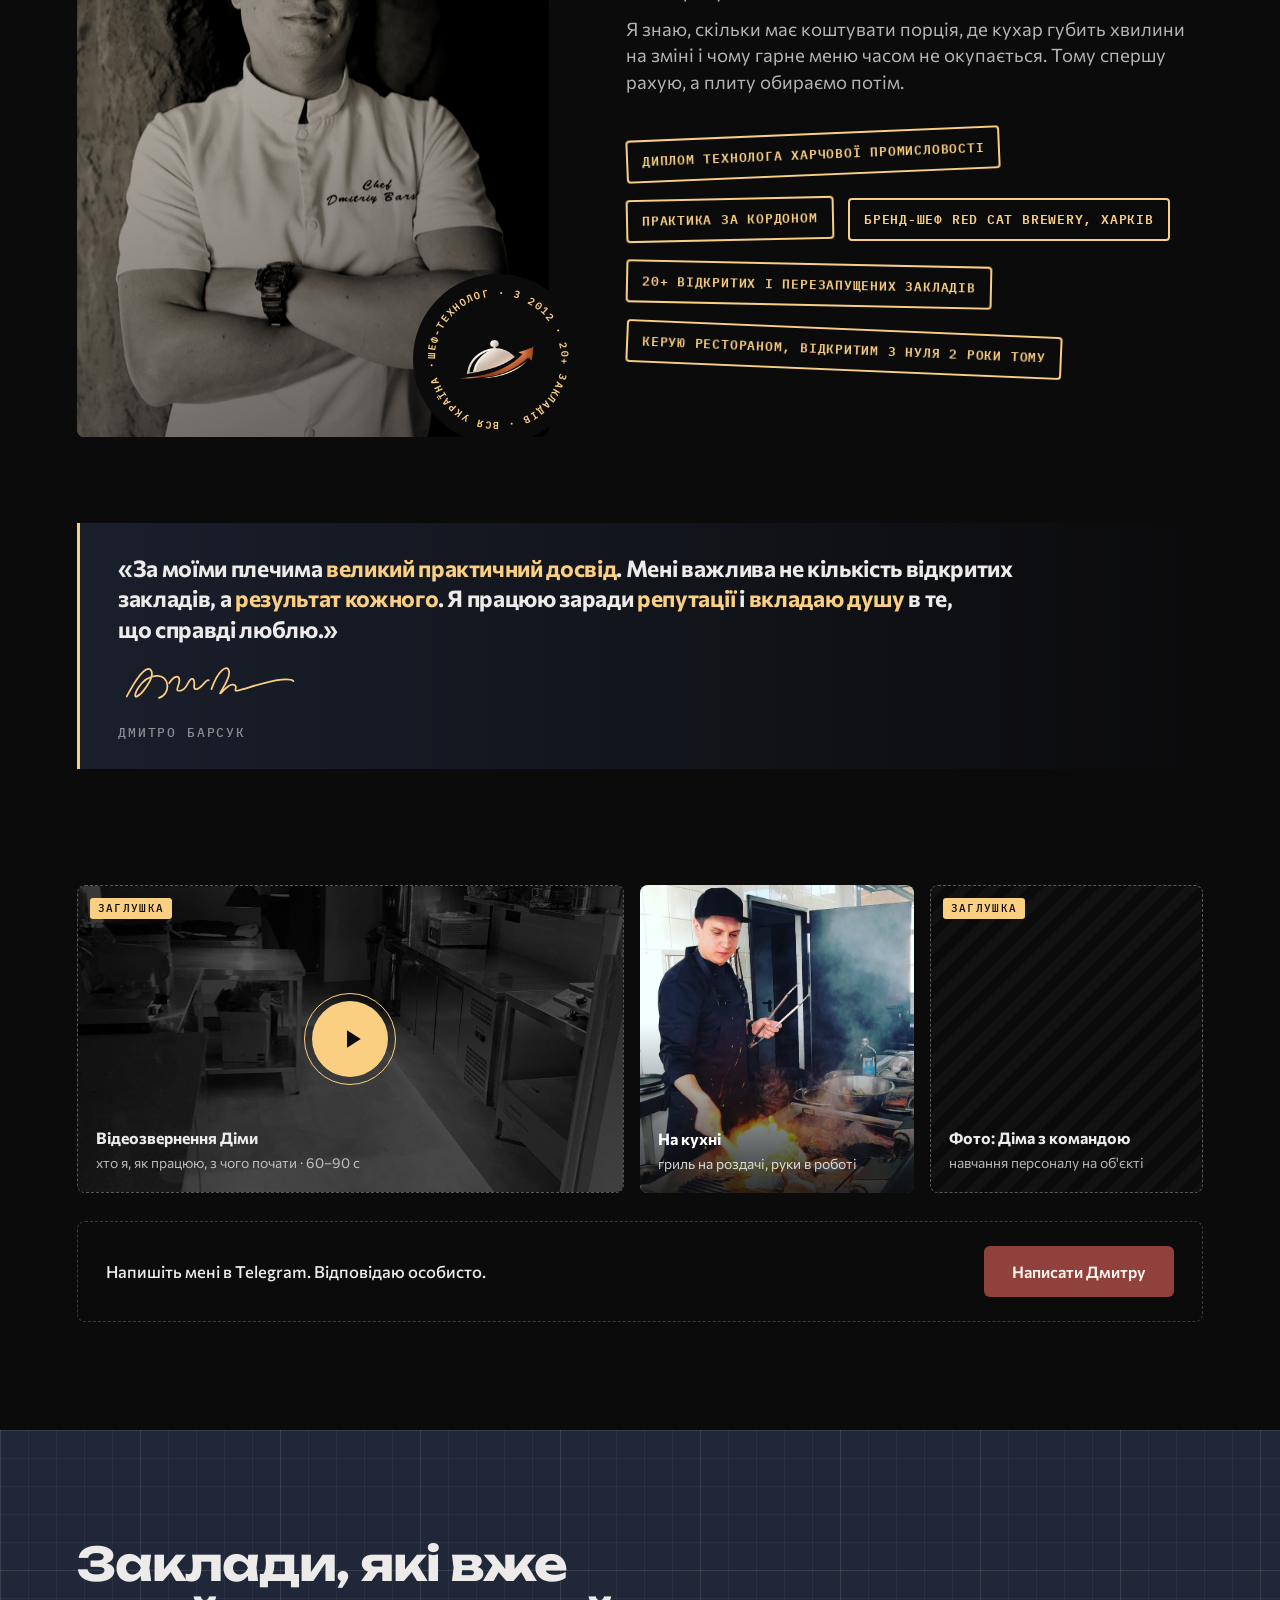
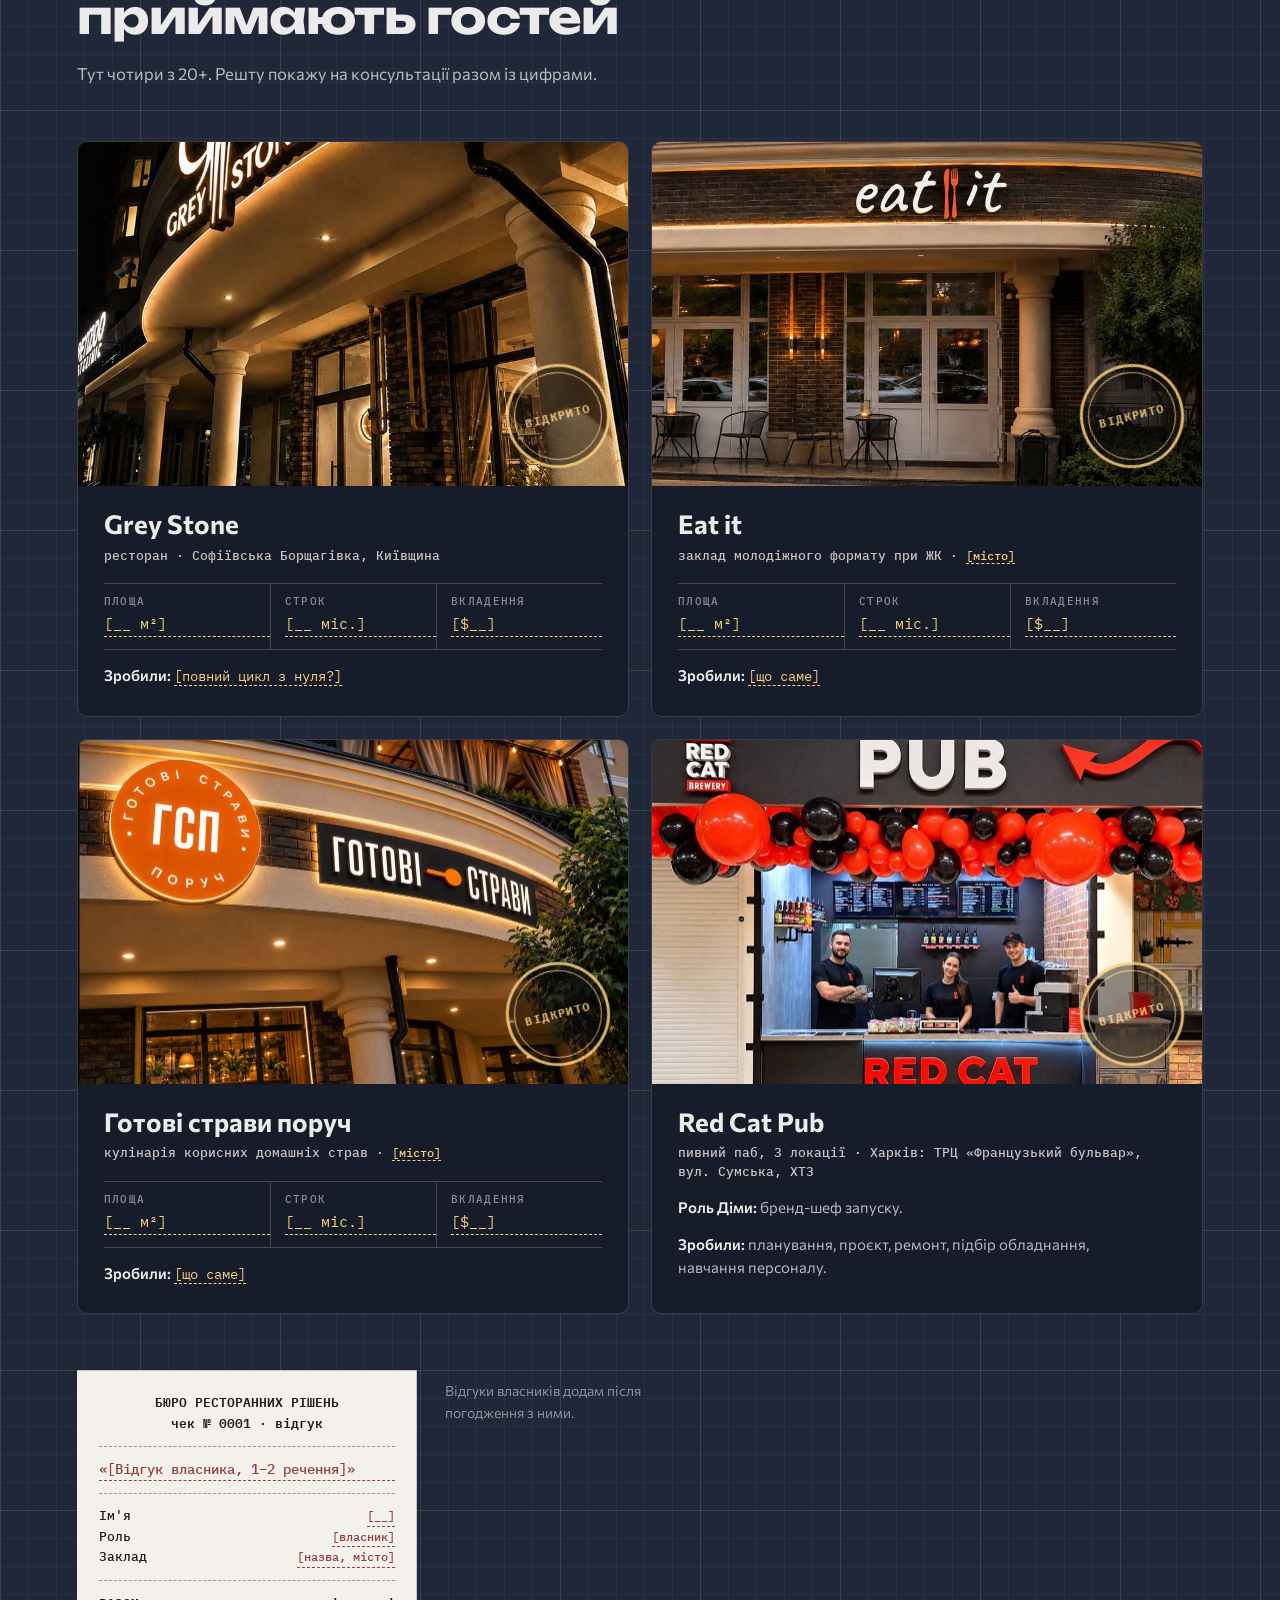
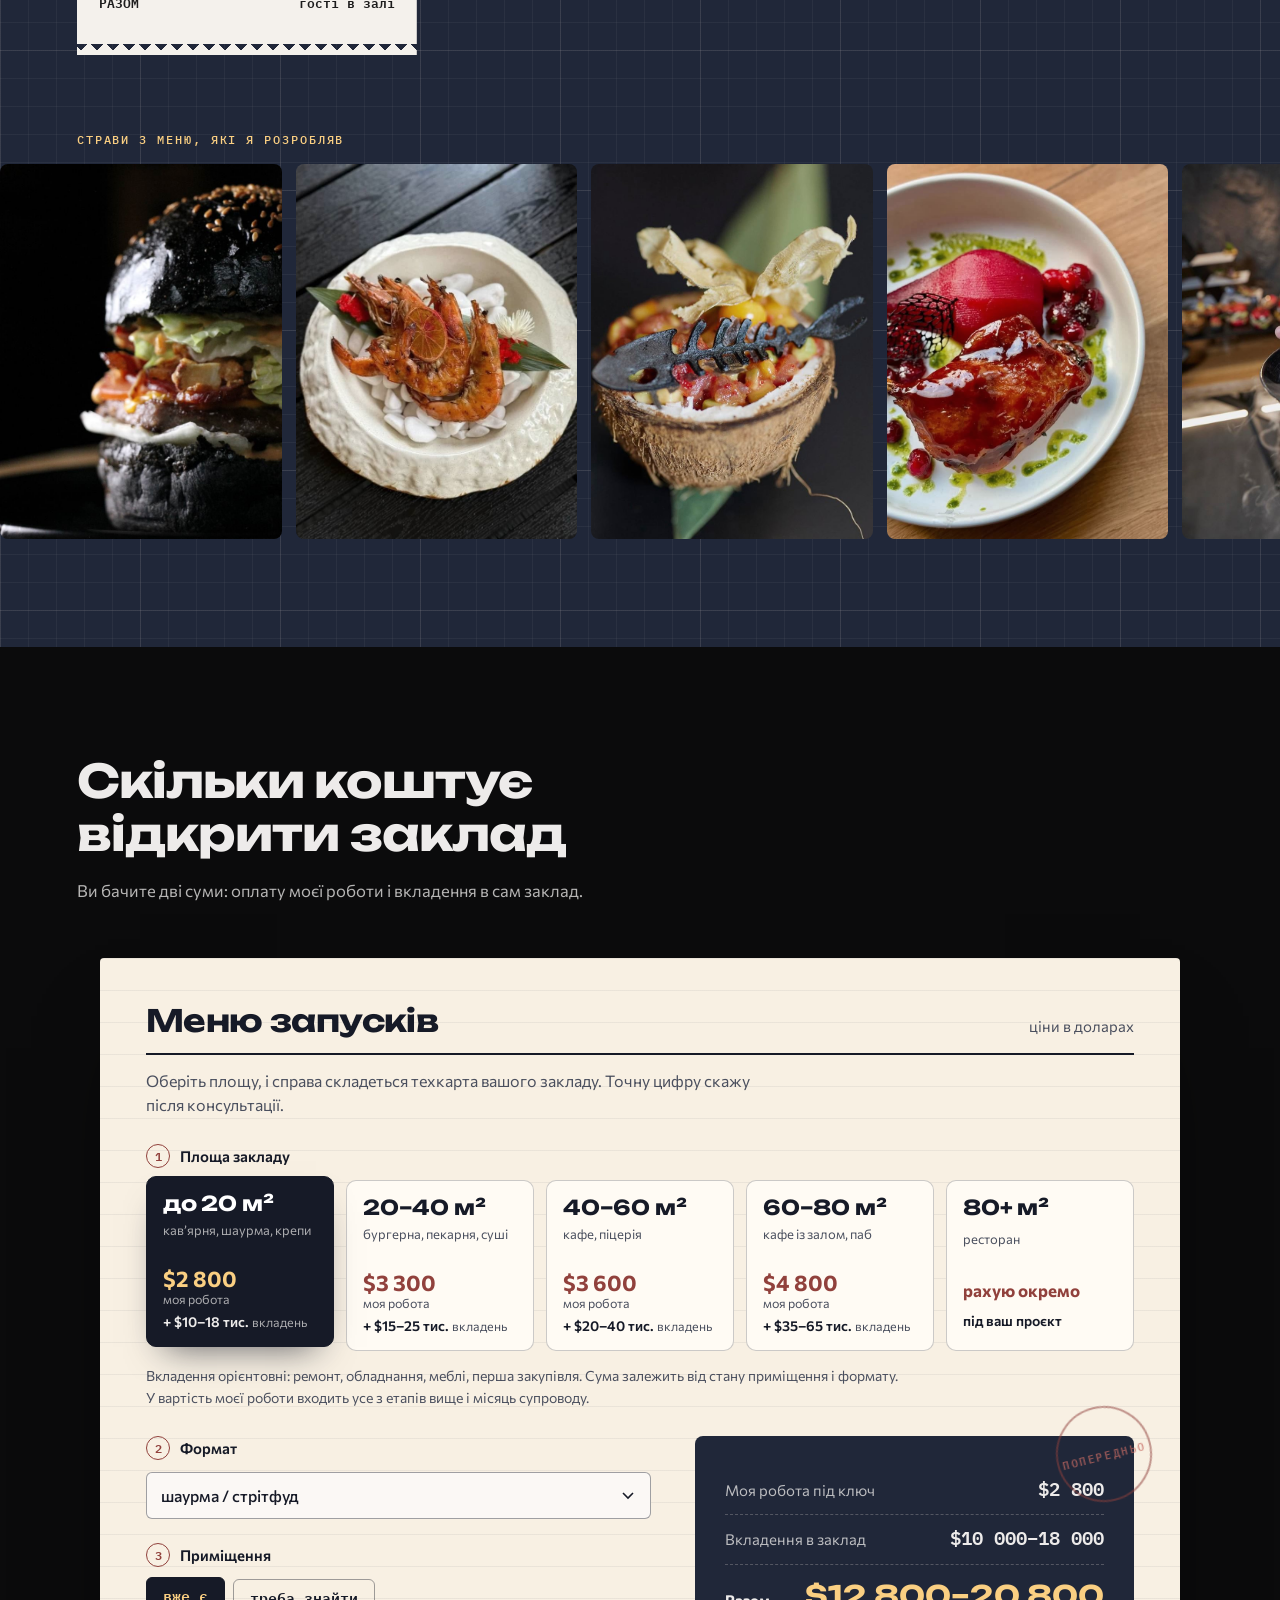
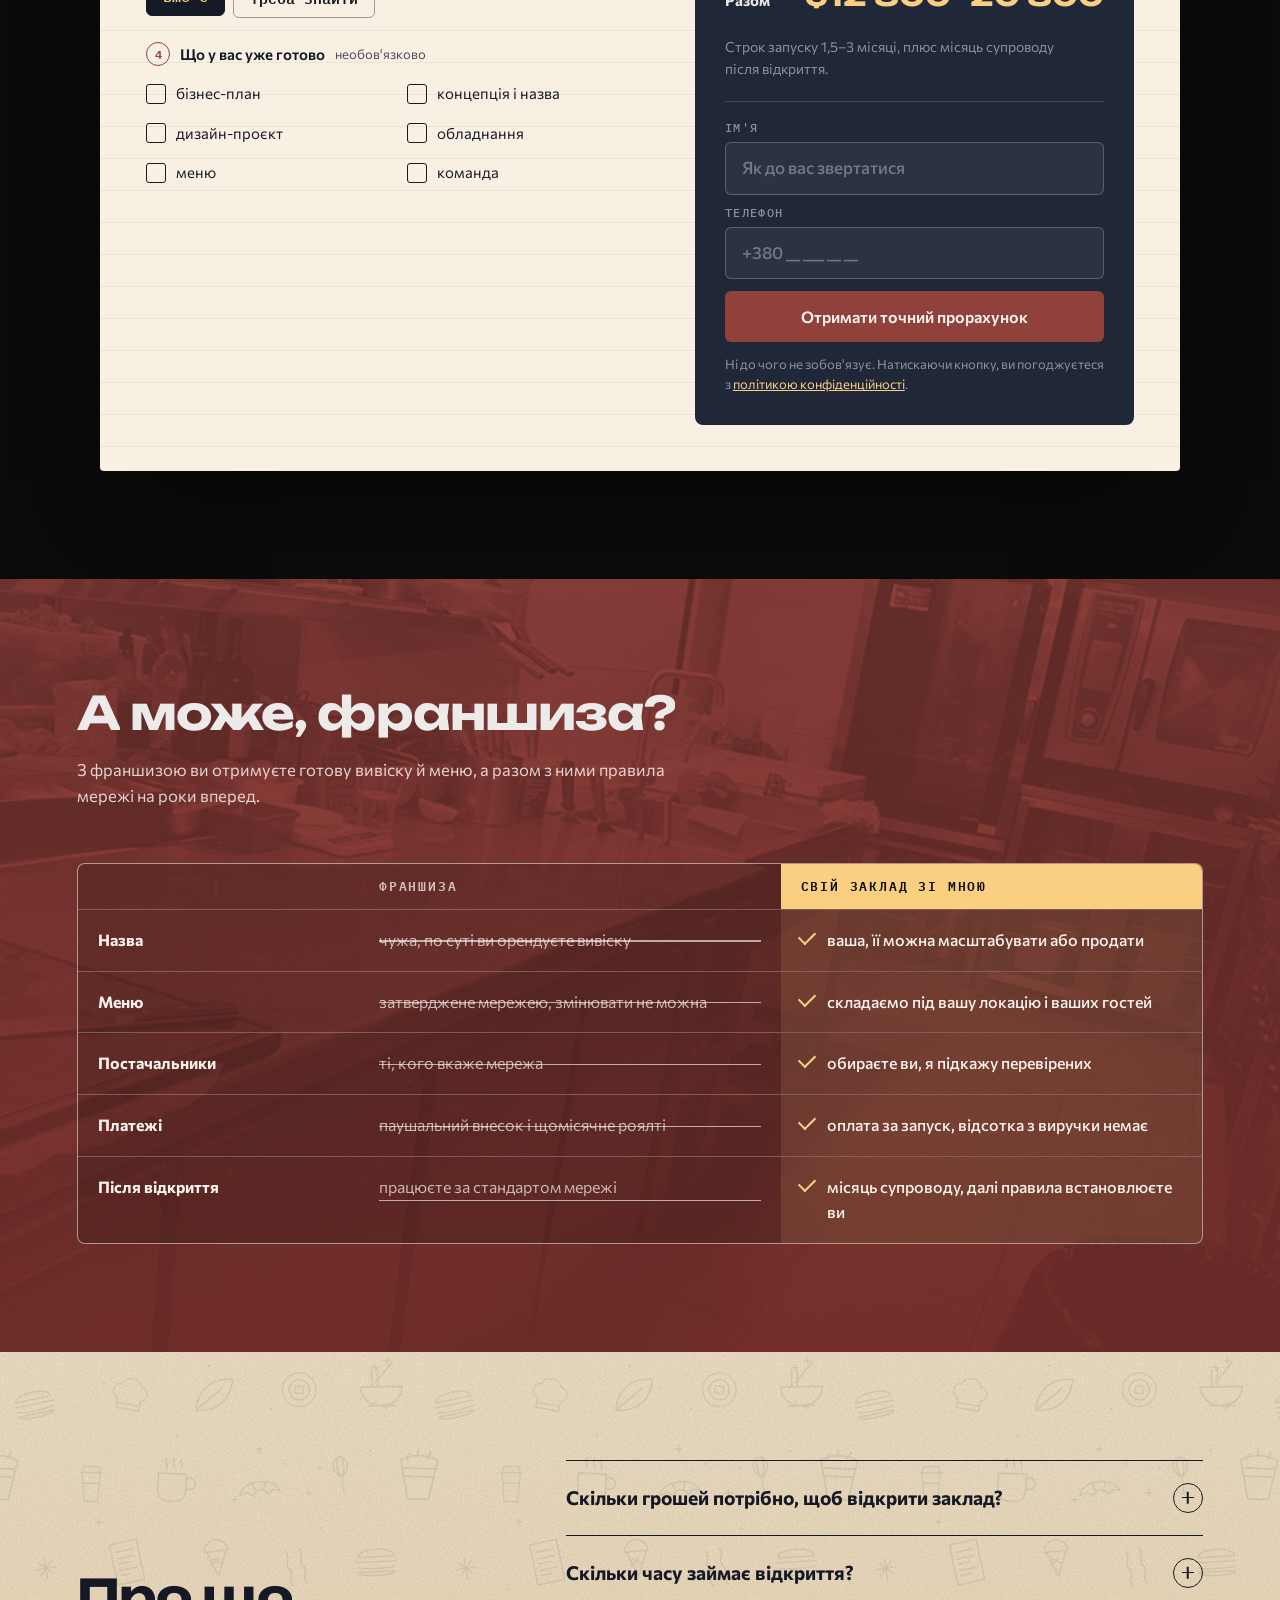
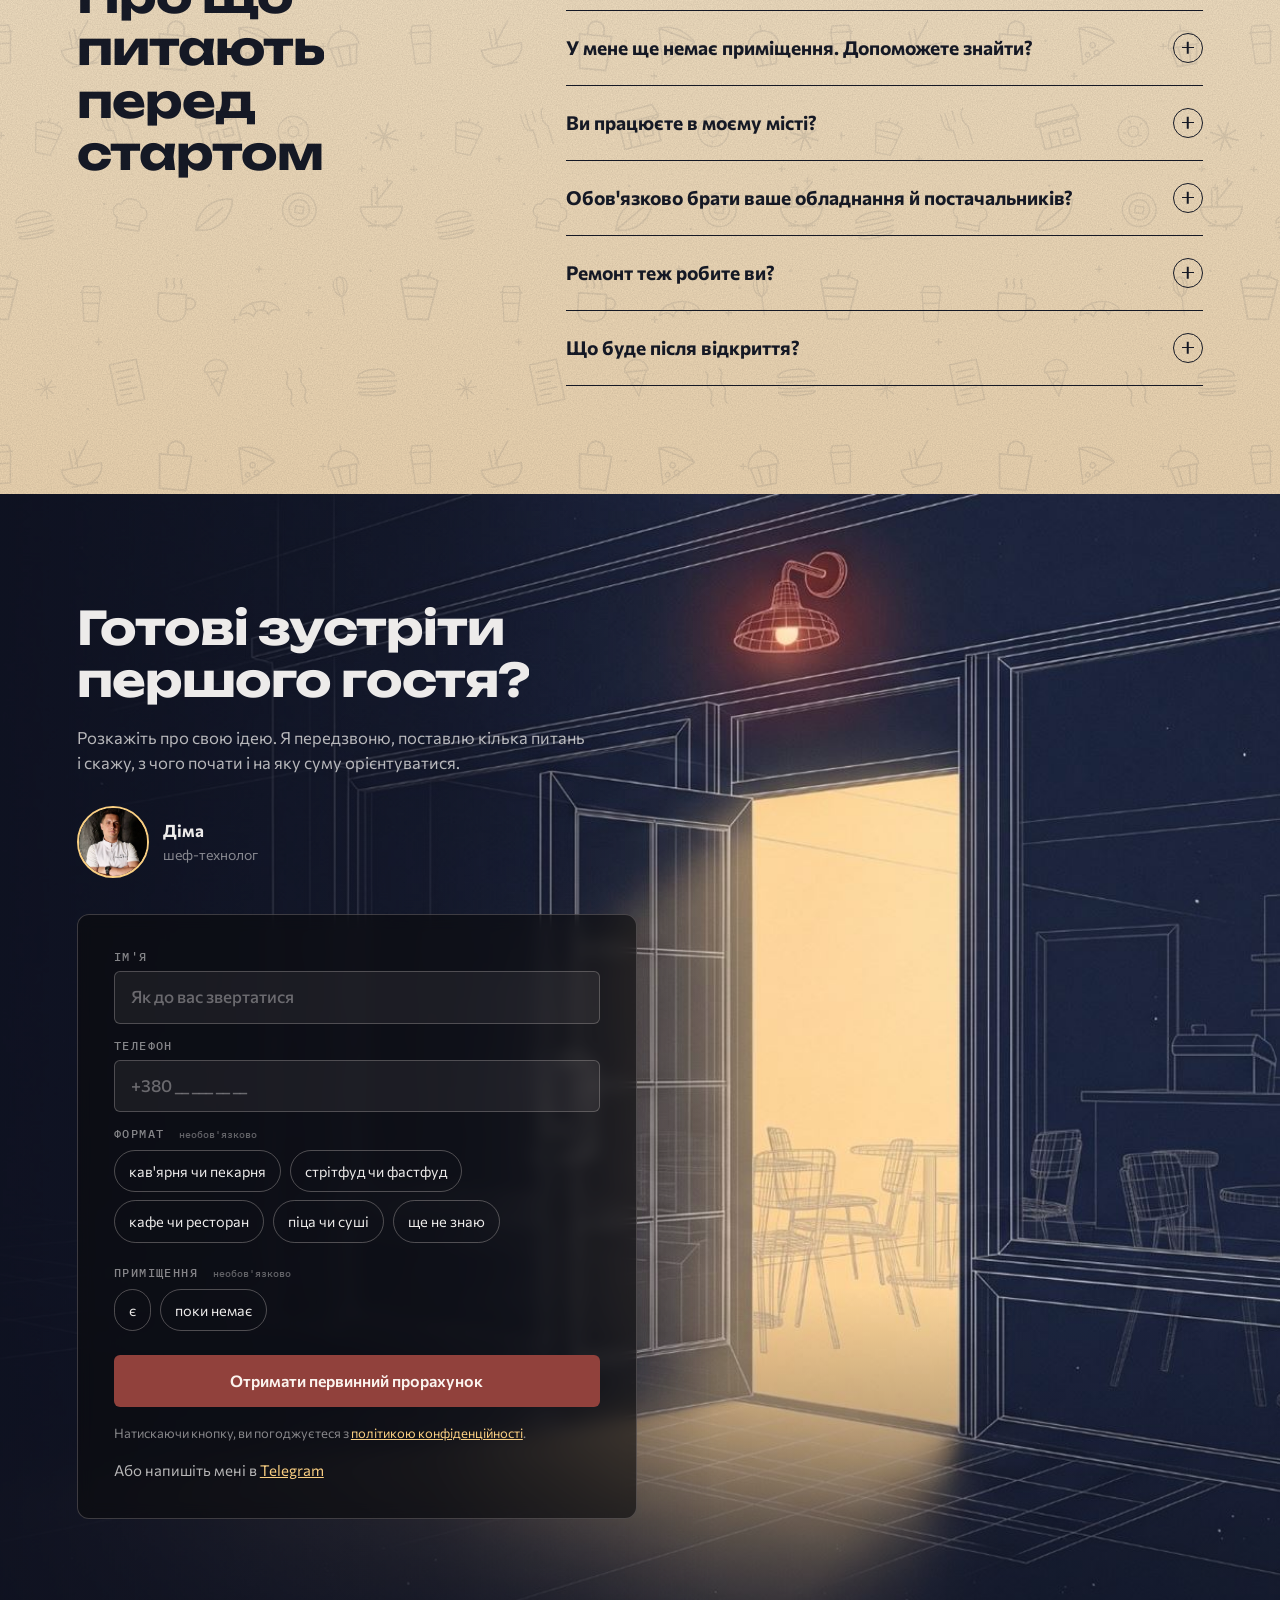
==== commit b6f7fb47: "Про Дмитра: лого в центрі круглого штампа; штампи-факти розтягнуто до рівня фото Co-Authored-By: Cla" ====
--- a/index.html
+++ b/index.html
@@ -292,6 +292,7 @@
         <div class="about__frame" data-parallax="-0.06">
           <img src="media/photos/dima-portrait.jpg" width="733" height="1100" loading="lazy" alt="Діма, шеф-технолог, у білому кітелі">
         </div>
+        <img class="about__ring-logo" src="media/logo.png" width="261" height="160" alt="" aria-hidden="true" loading="lazy">
         <svg class="about__ring" viewBox="0 0 200 200" aria-hidden="true">
           <defs><path id="ring" d="M100,100 m-80,0 a80,80 0 1,1 160,0 a80,80 0 1,1 -160,0"/></defs>
           <text textLength="498" lengthAdjust="spacing"><textPath href="#ring" textLength="498" lengthAdjust="spacing">ШЕФ-ТЕХНОЛОГ · З 2012 · 20+ ЗАКЛАДІВ · ВСЯ УКРАЇНА ·</textPath></text>
--- a/css/style.css
+++ b/css/style.css
@@ -971,3 +971,11 @@
 .who__card h3{text-wrap:wrap}
 .who__card{padding-left:20px;padding-right:18px}
 .who__card h3{font-size:clamp(16.5px,1.35vw,18px)}
+
+/* лого в центрі круглого штампа (сам штамп обертається, лого стоїть рівно) */
+.about__ring-logo{position:absolute;z-index:2;width:80px;height:auto;right:calc(-34px + 85px - 40px);bottom:calc(-34px + 85px - 25px);pointer-events:none}
+@media (max-width:820px){.about__ring-logo{width:60px;right:calc(-10px + 65px - 30px);bottom:calc(-24px + 65px - 18px)}}
+
+/* штампи-факти про Дмитра: більше повітря між рядками, тягнуться нижче до рівня фото */
+.facts{row-gap:22px;column-gap:14px;margin-top:38px}
+.fact{padding:11px 14px}
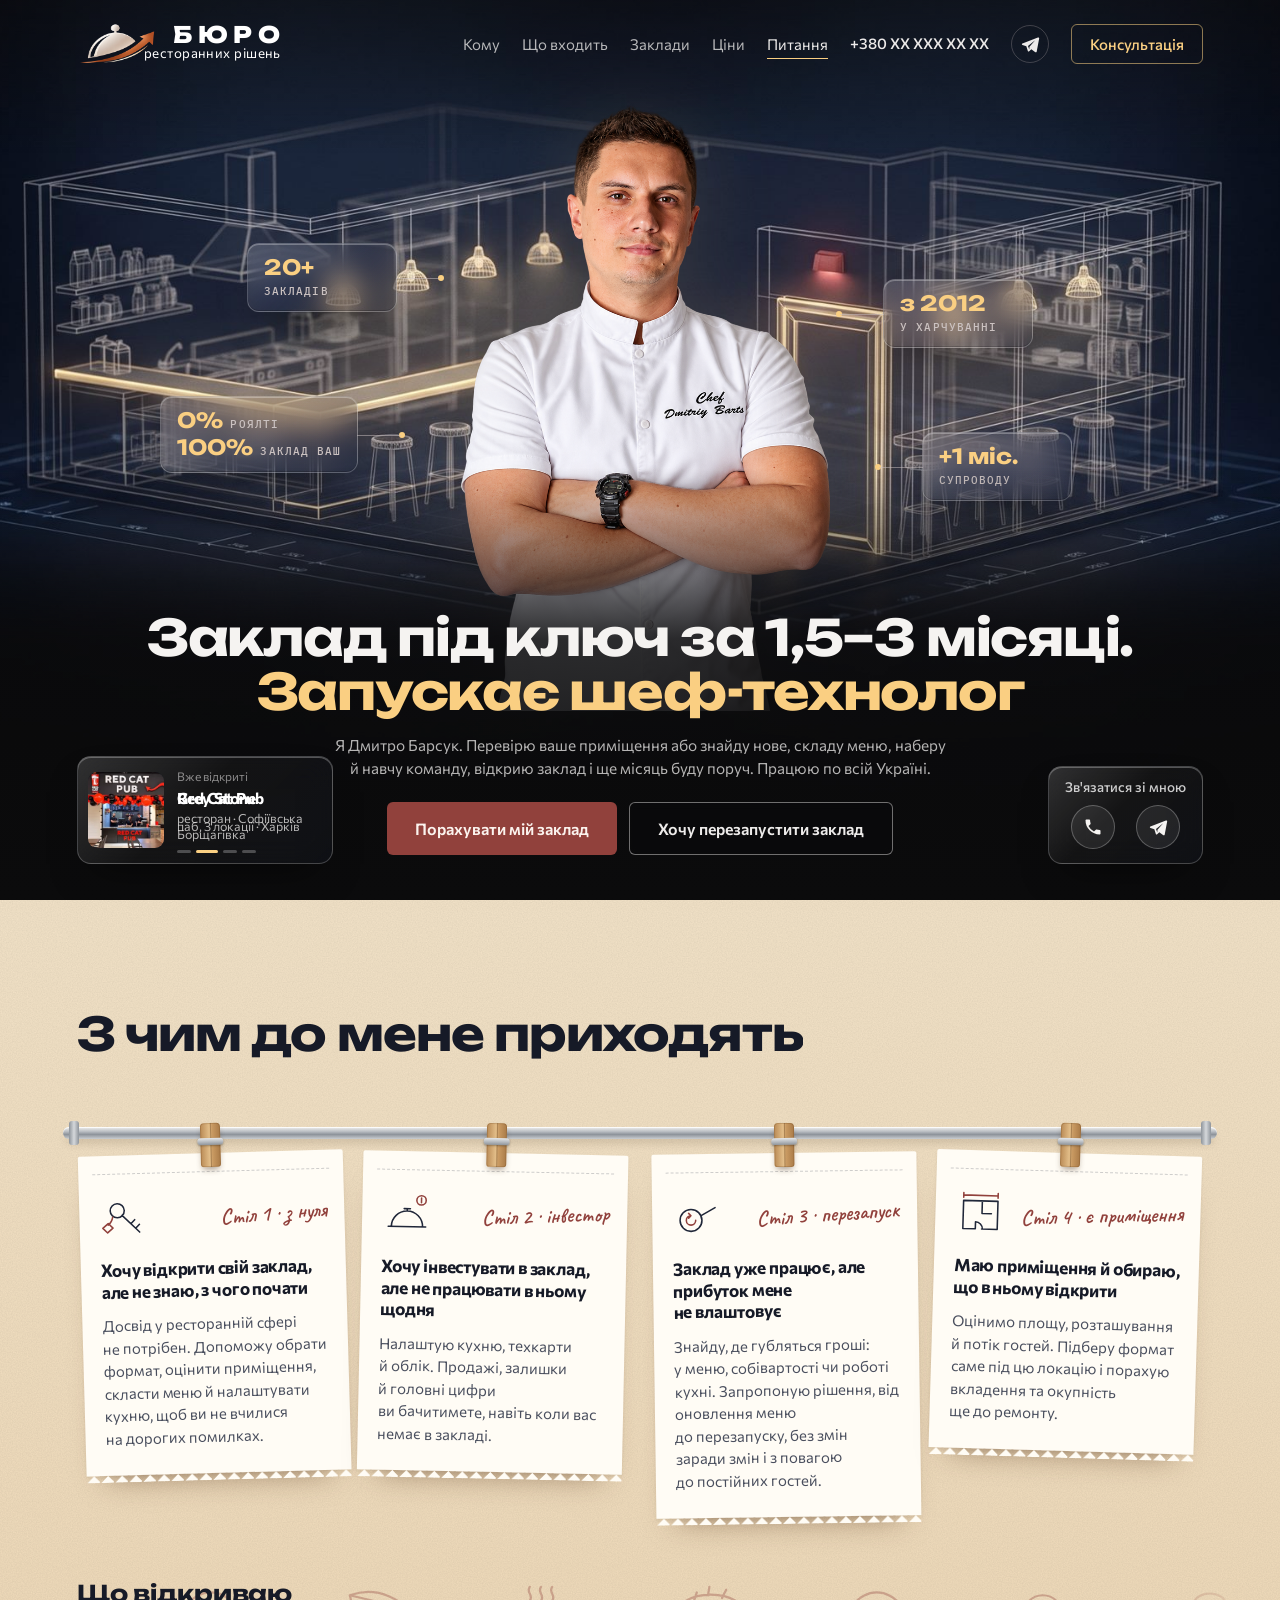
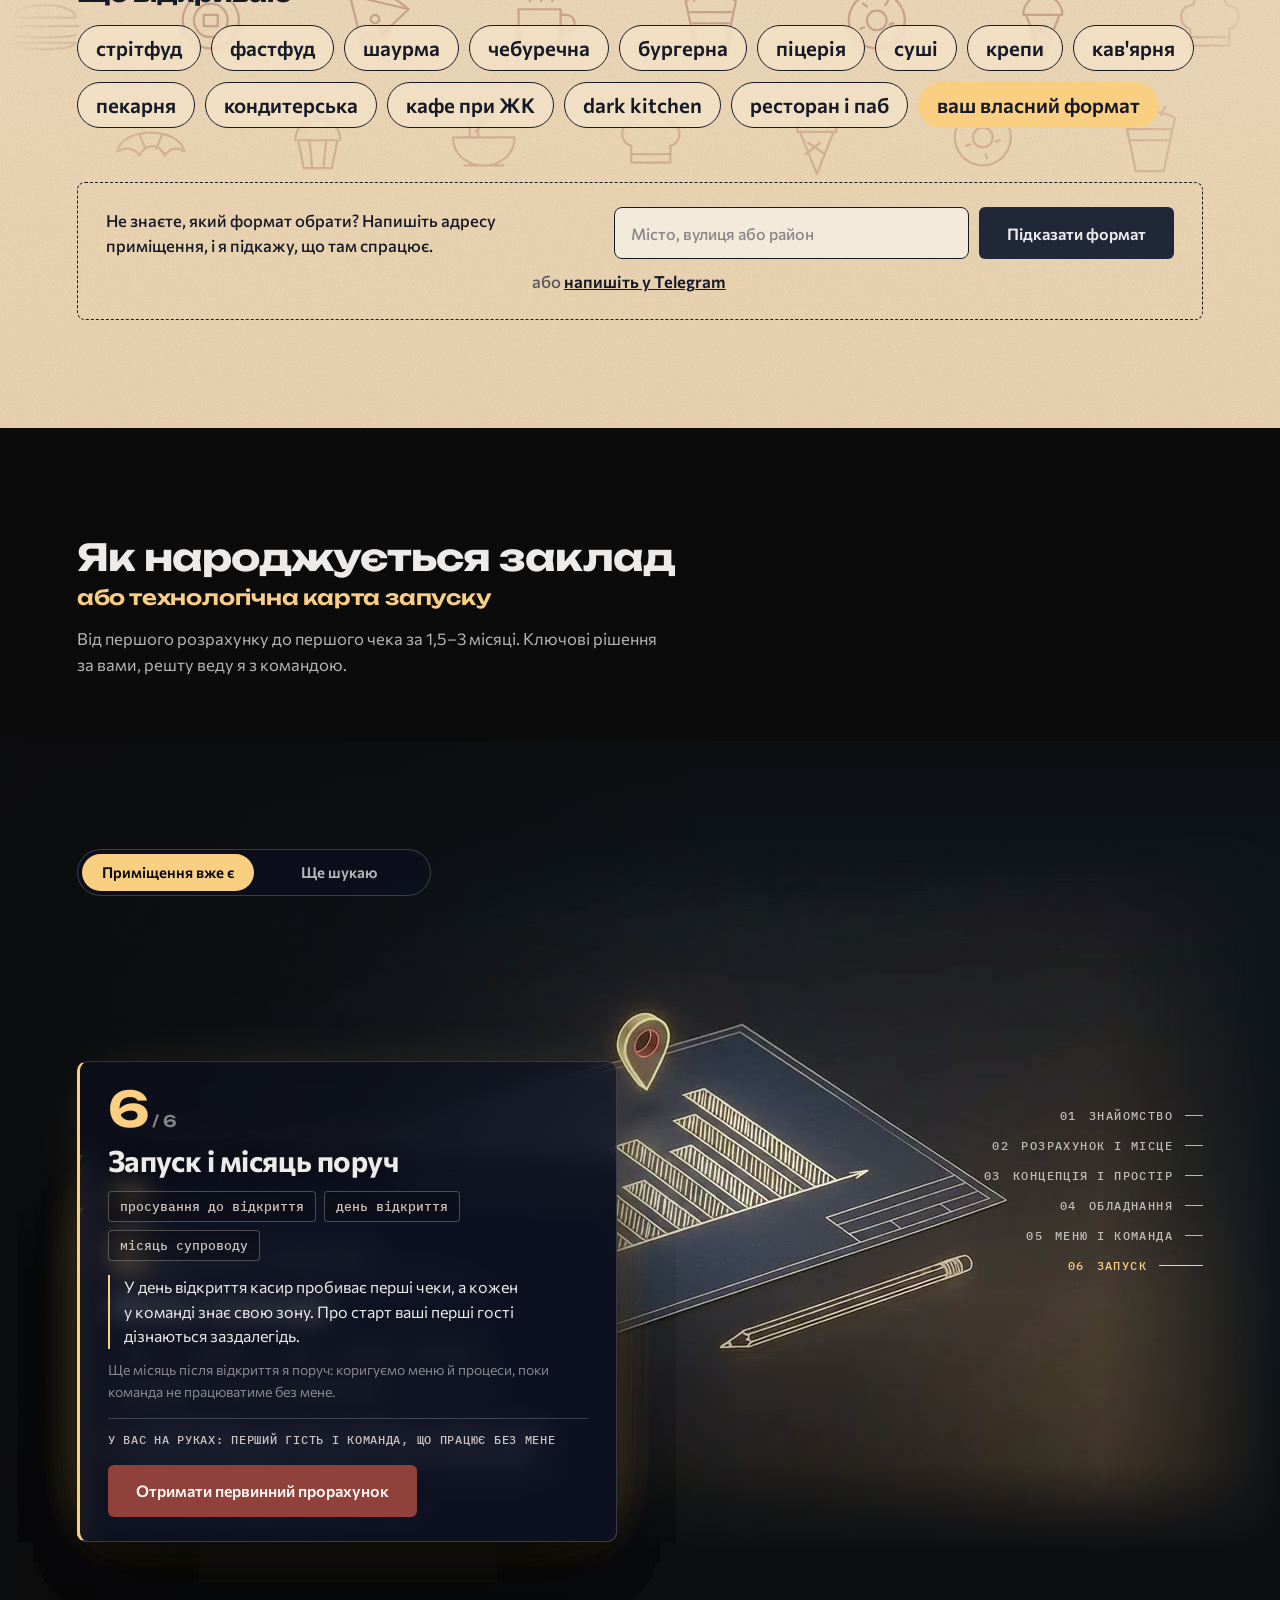
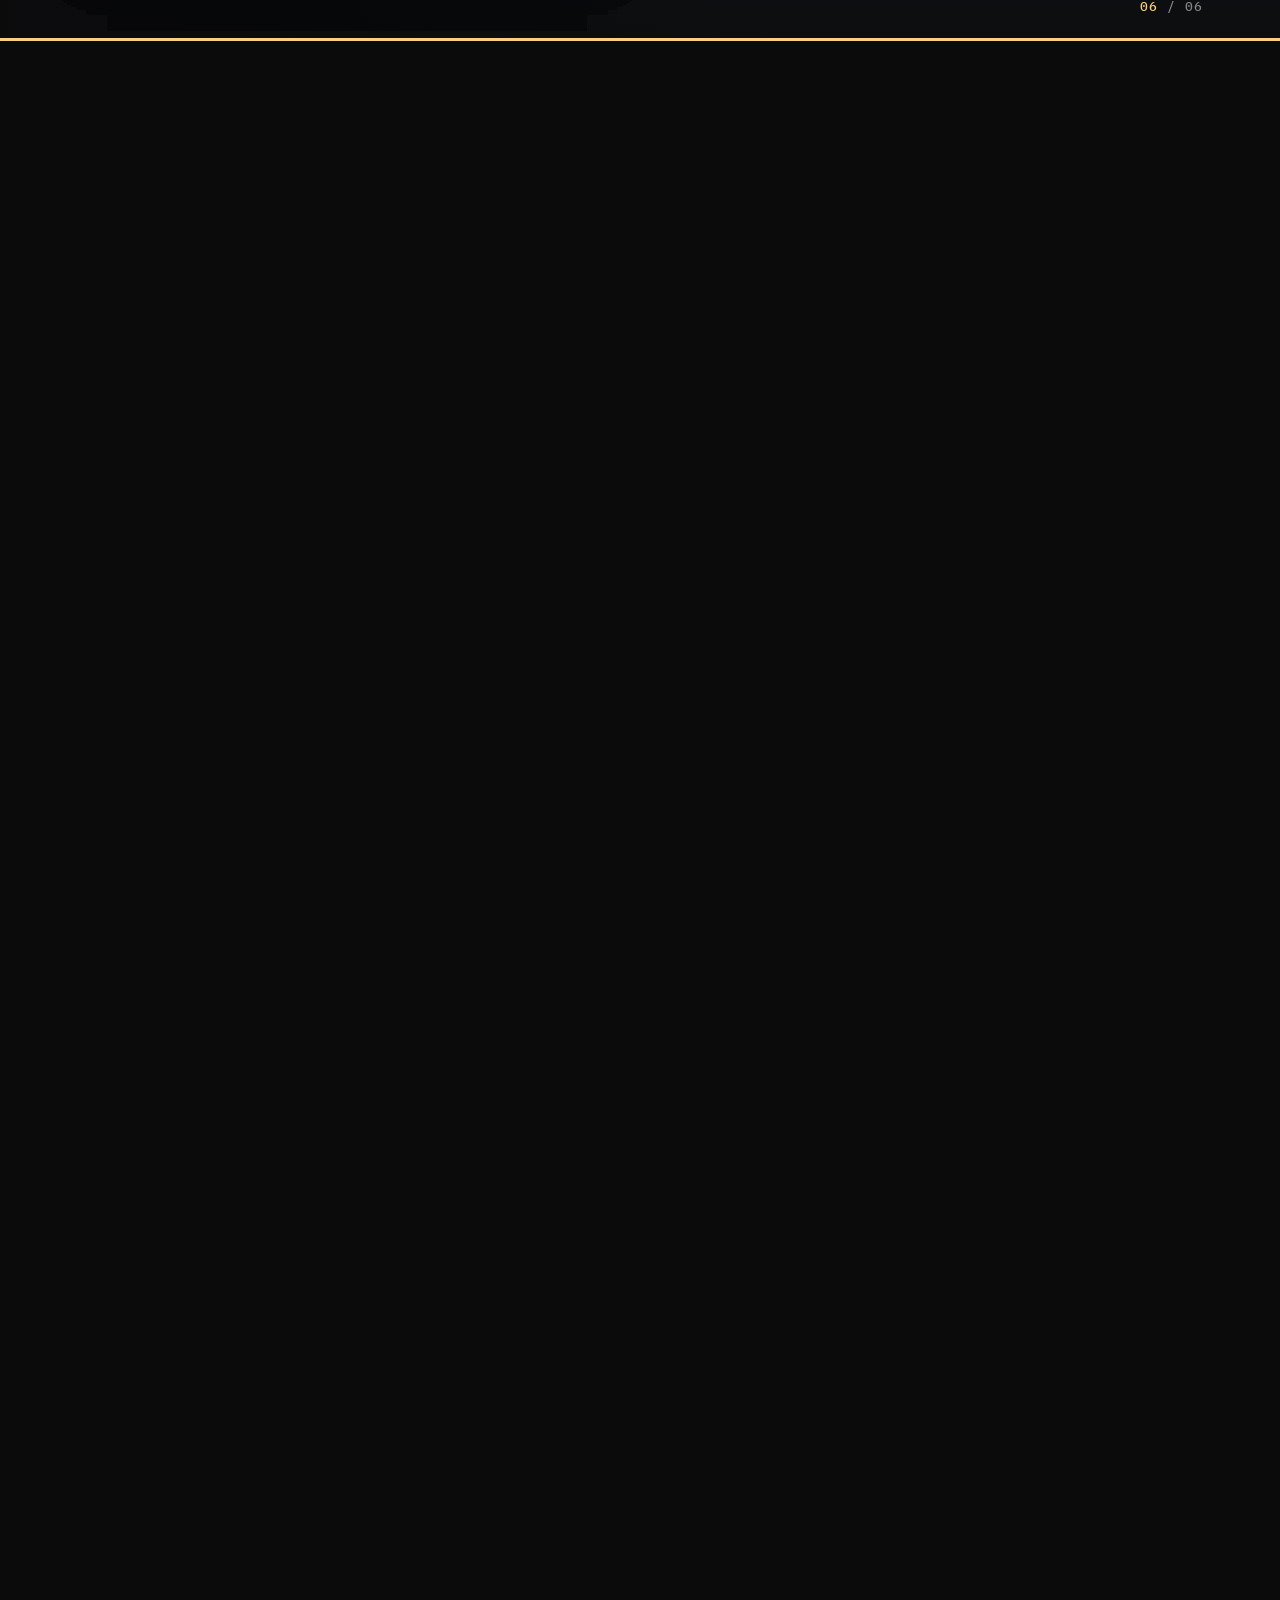
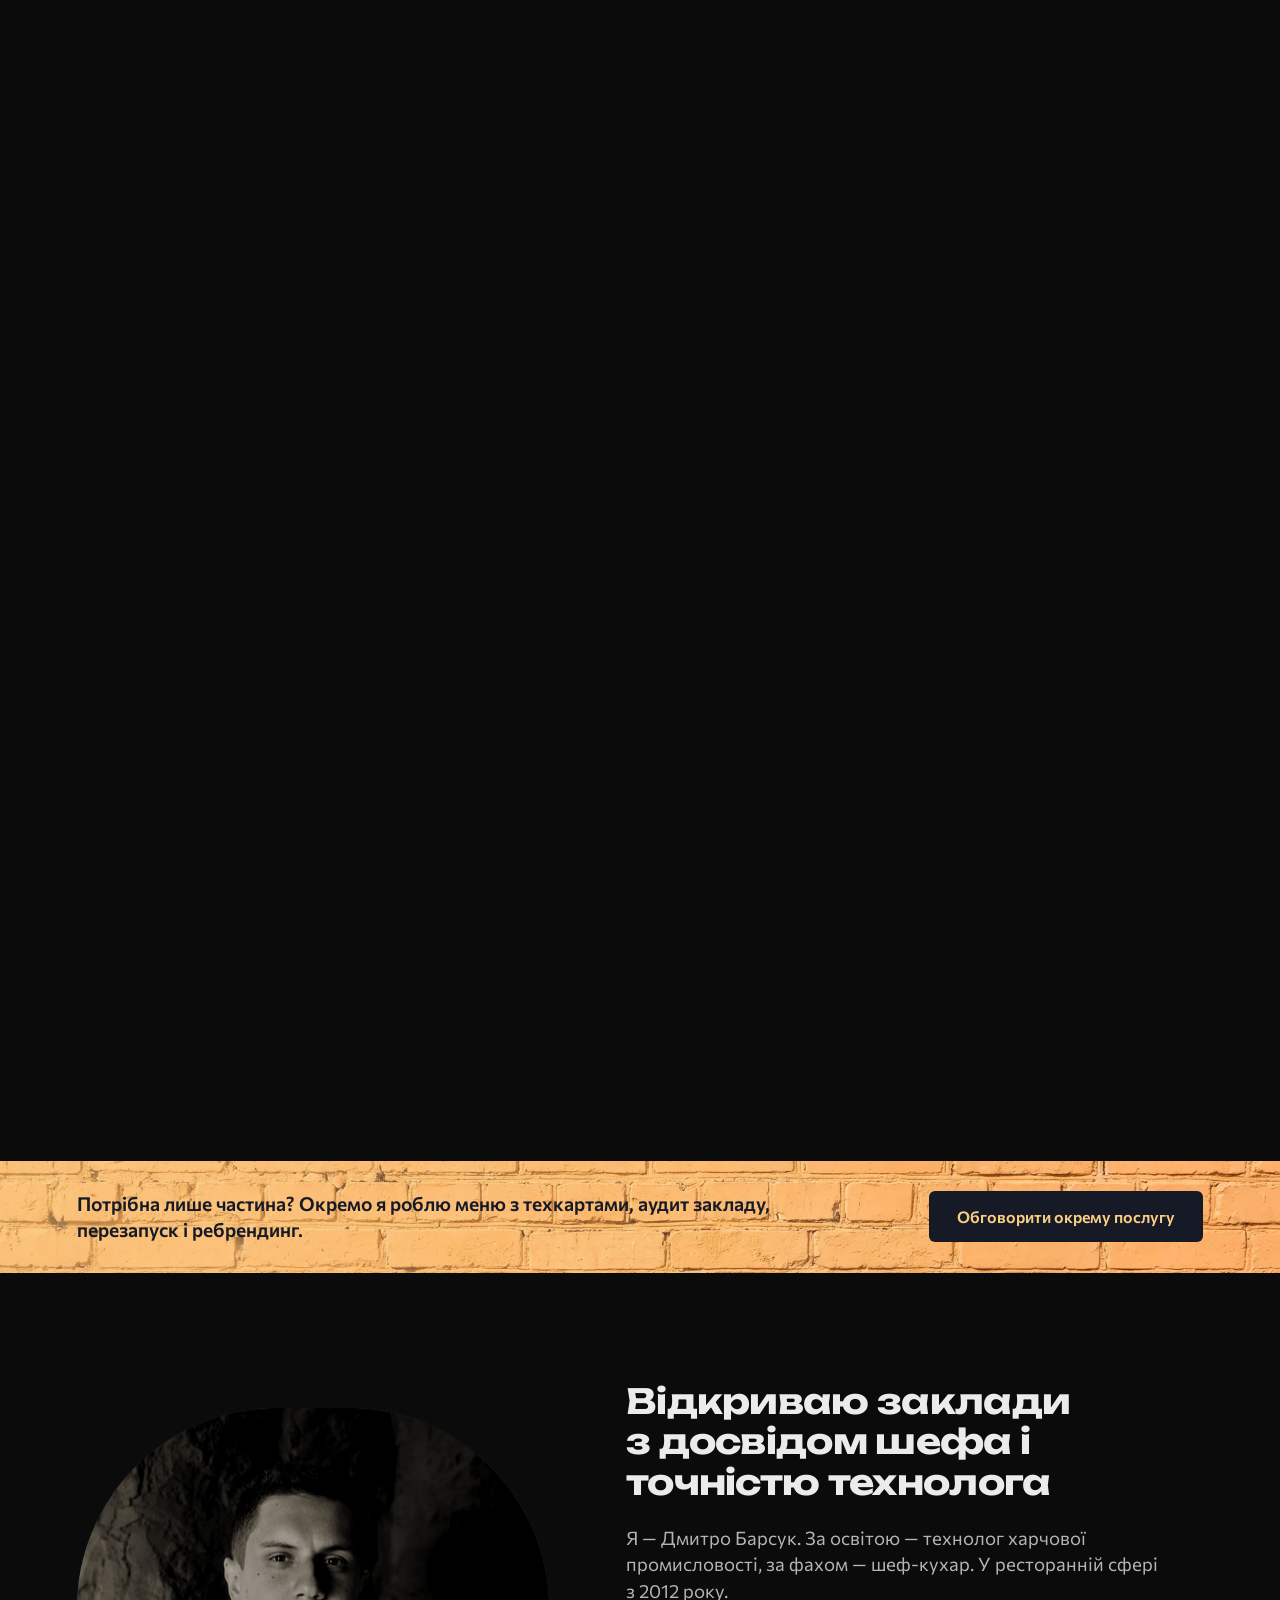
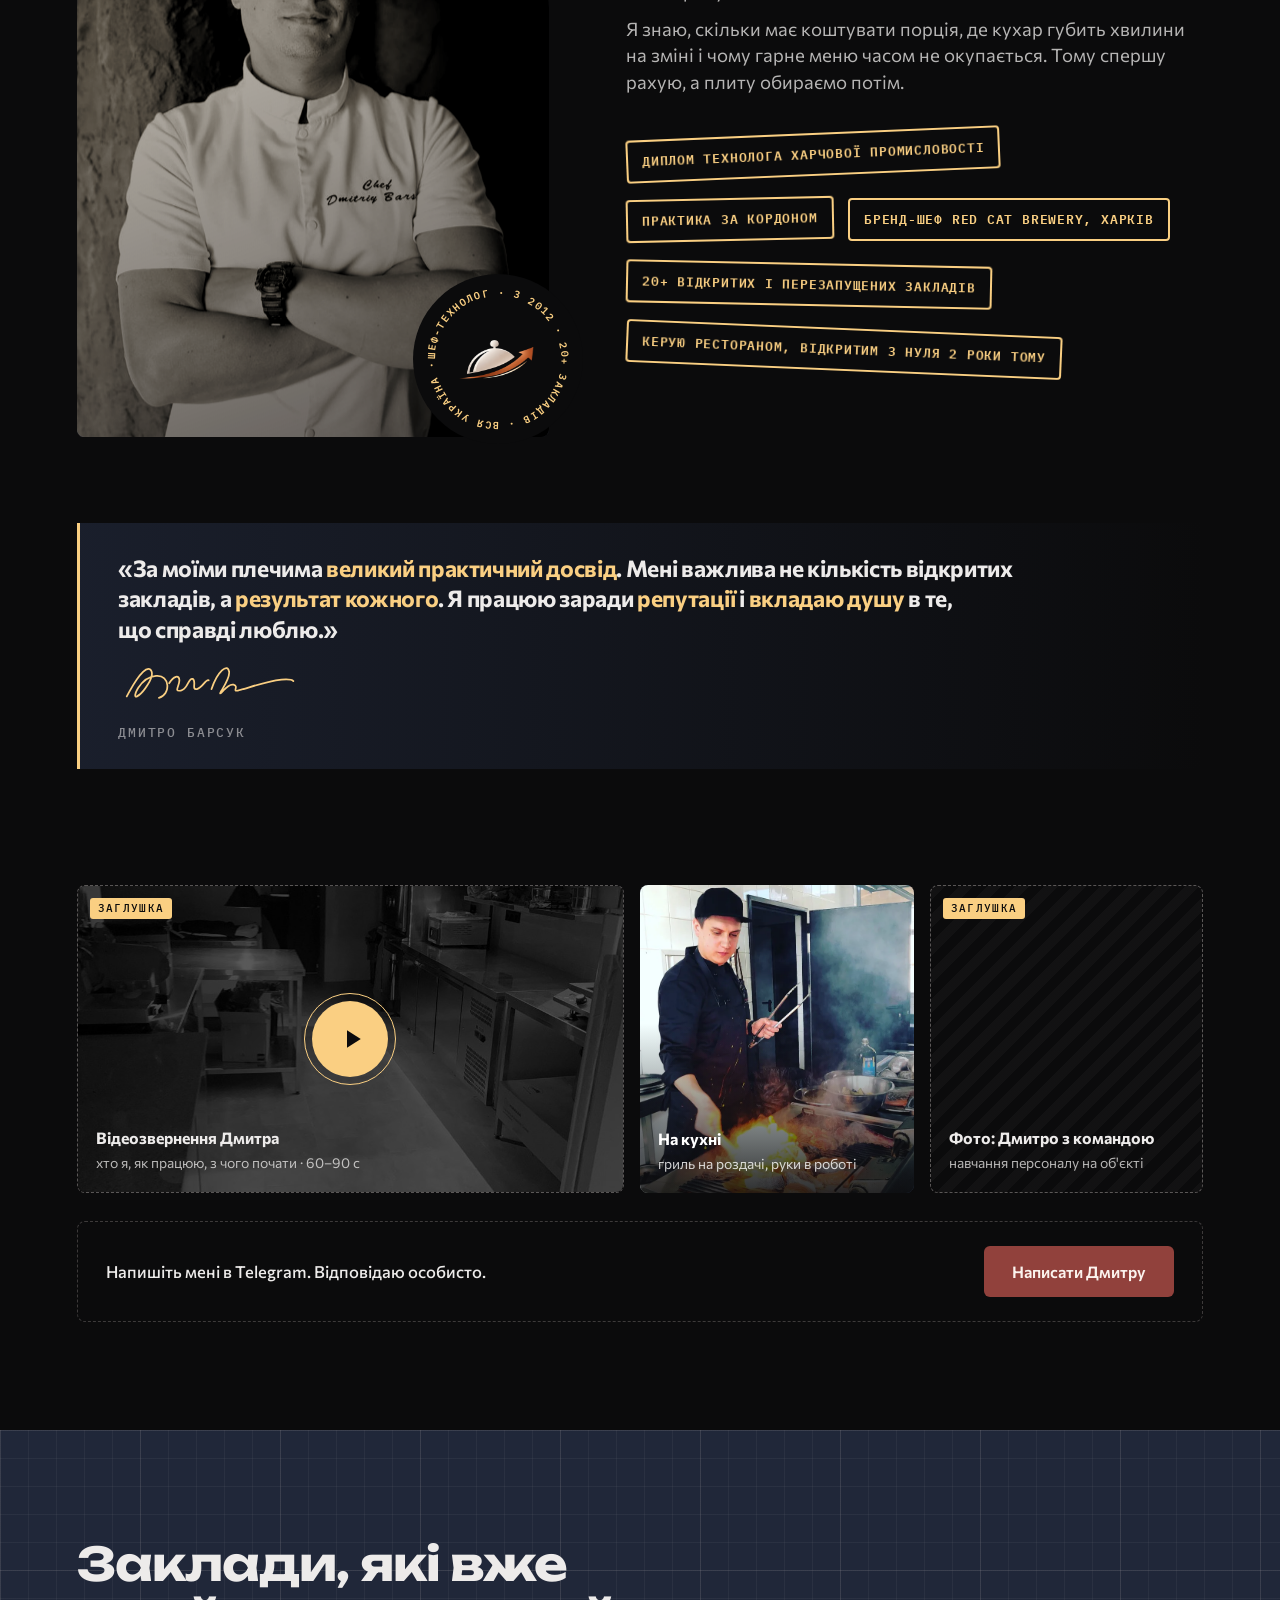
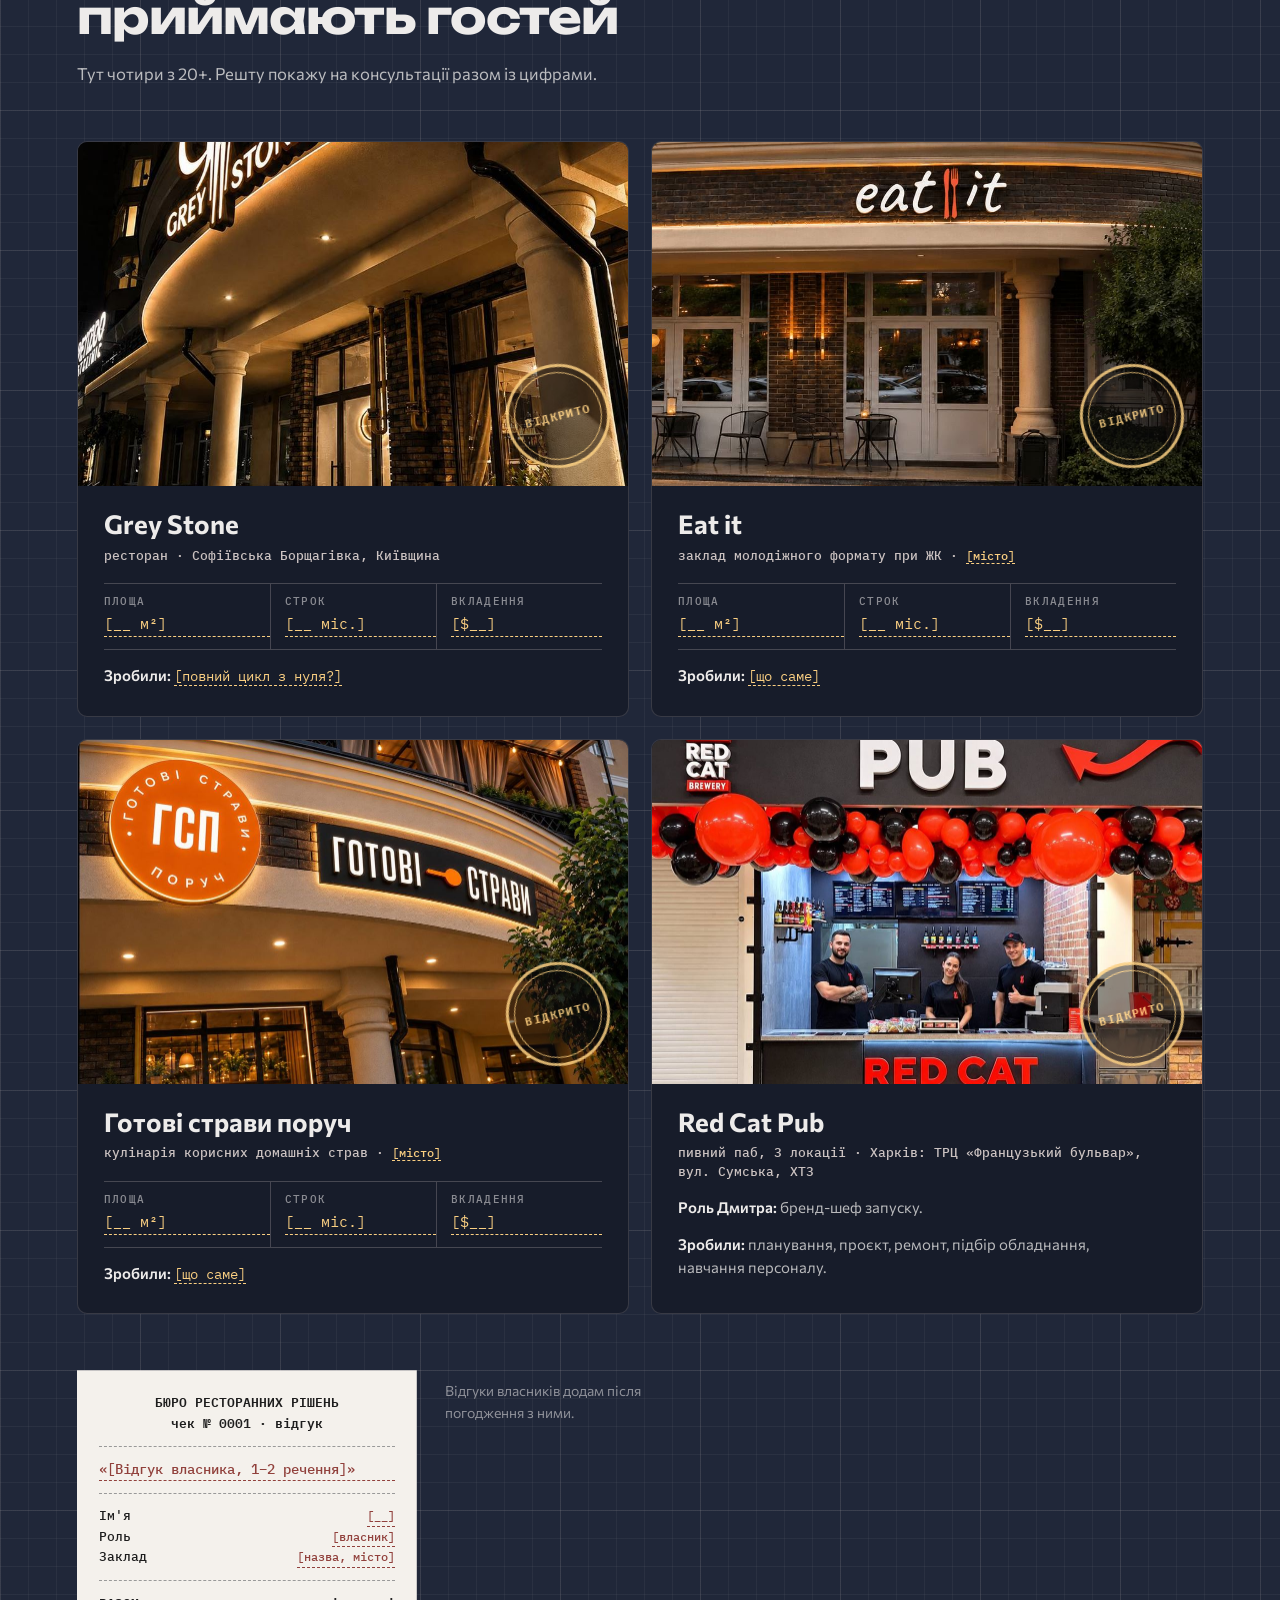
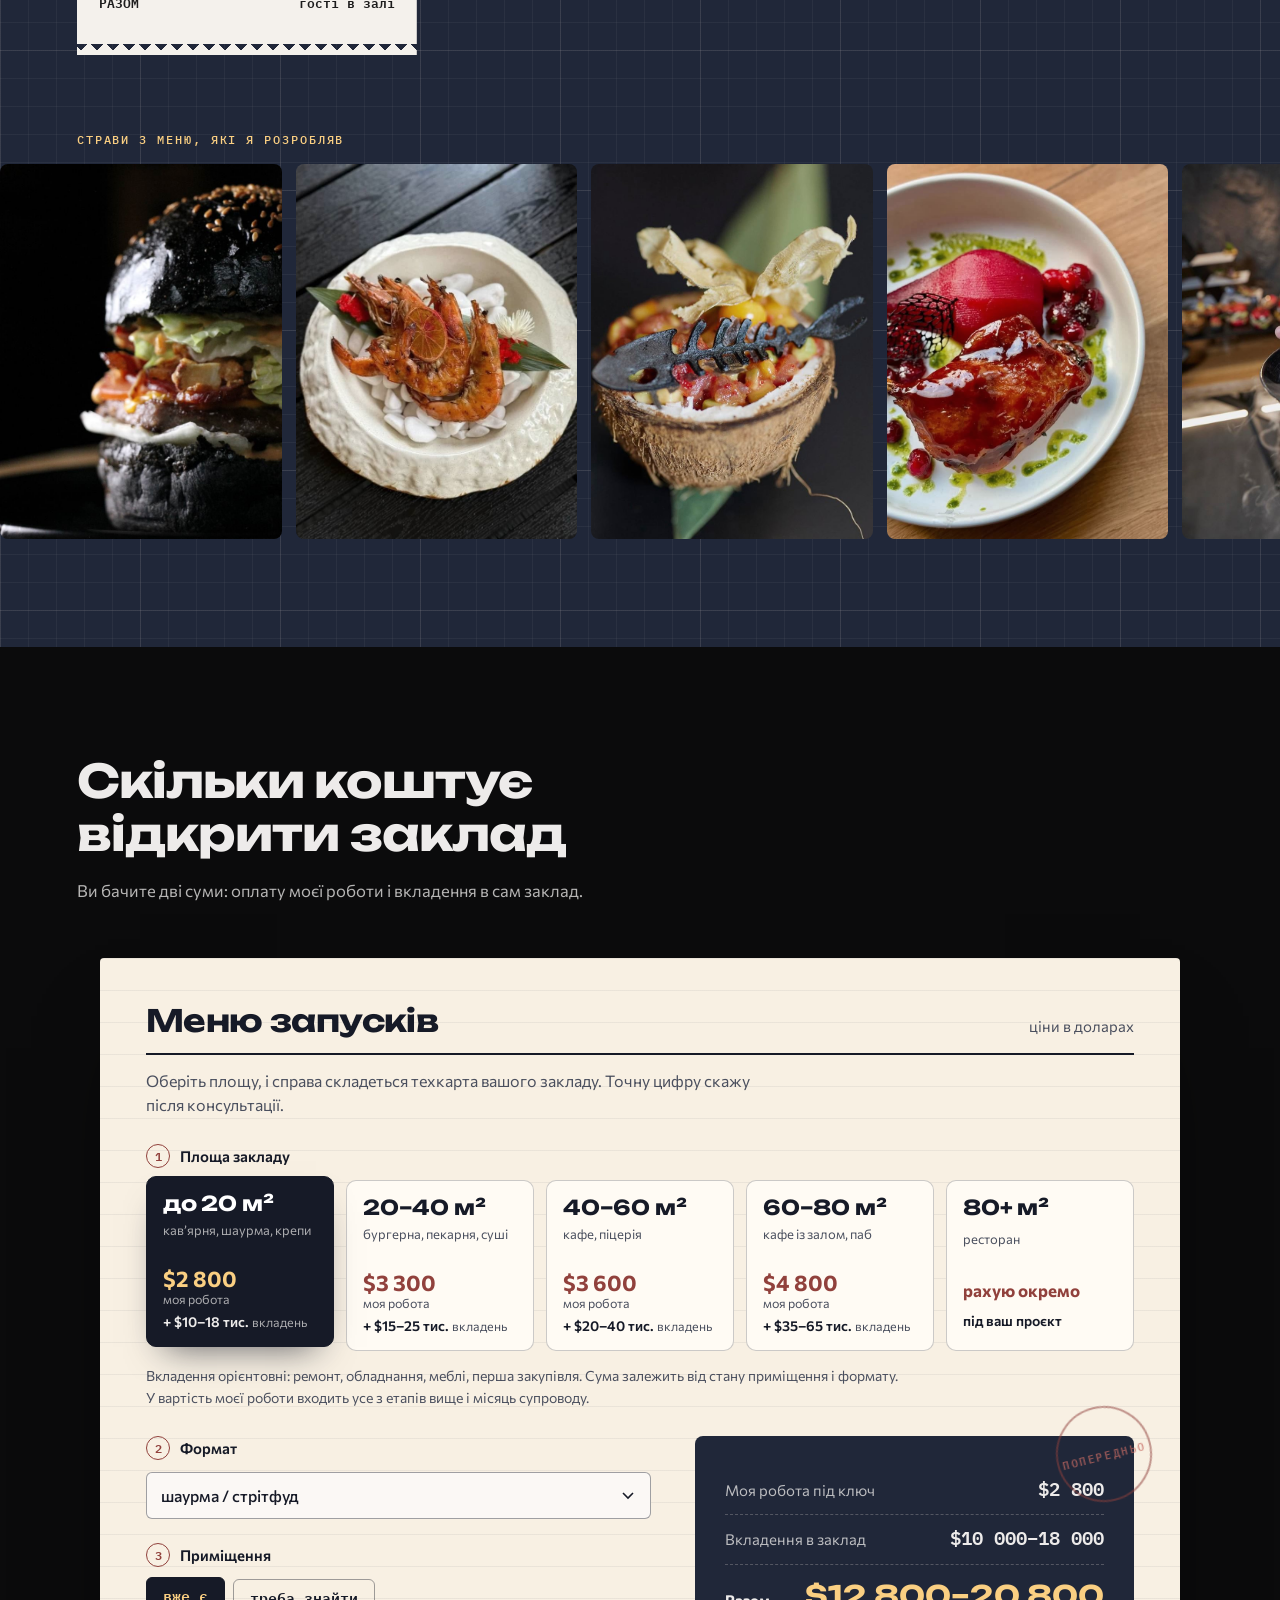
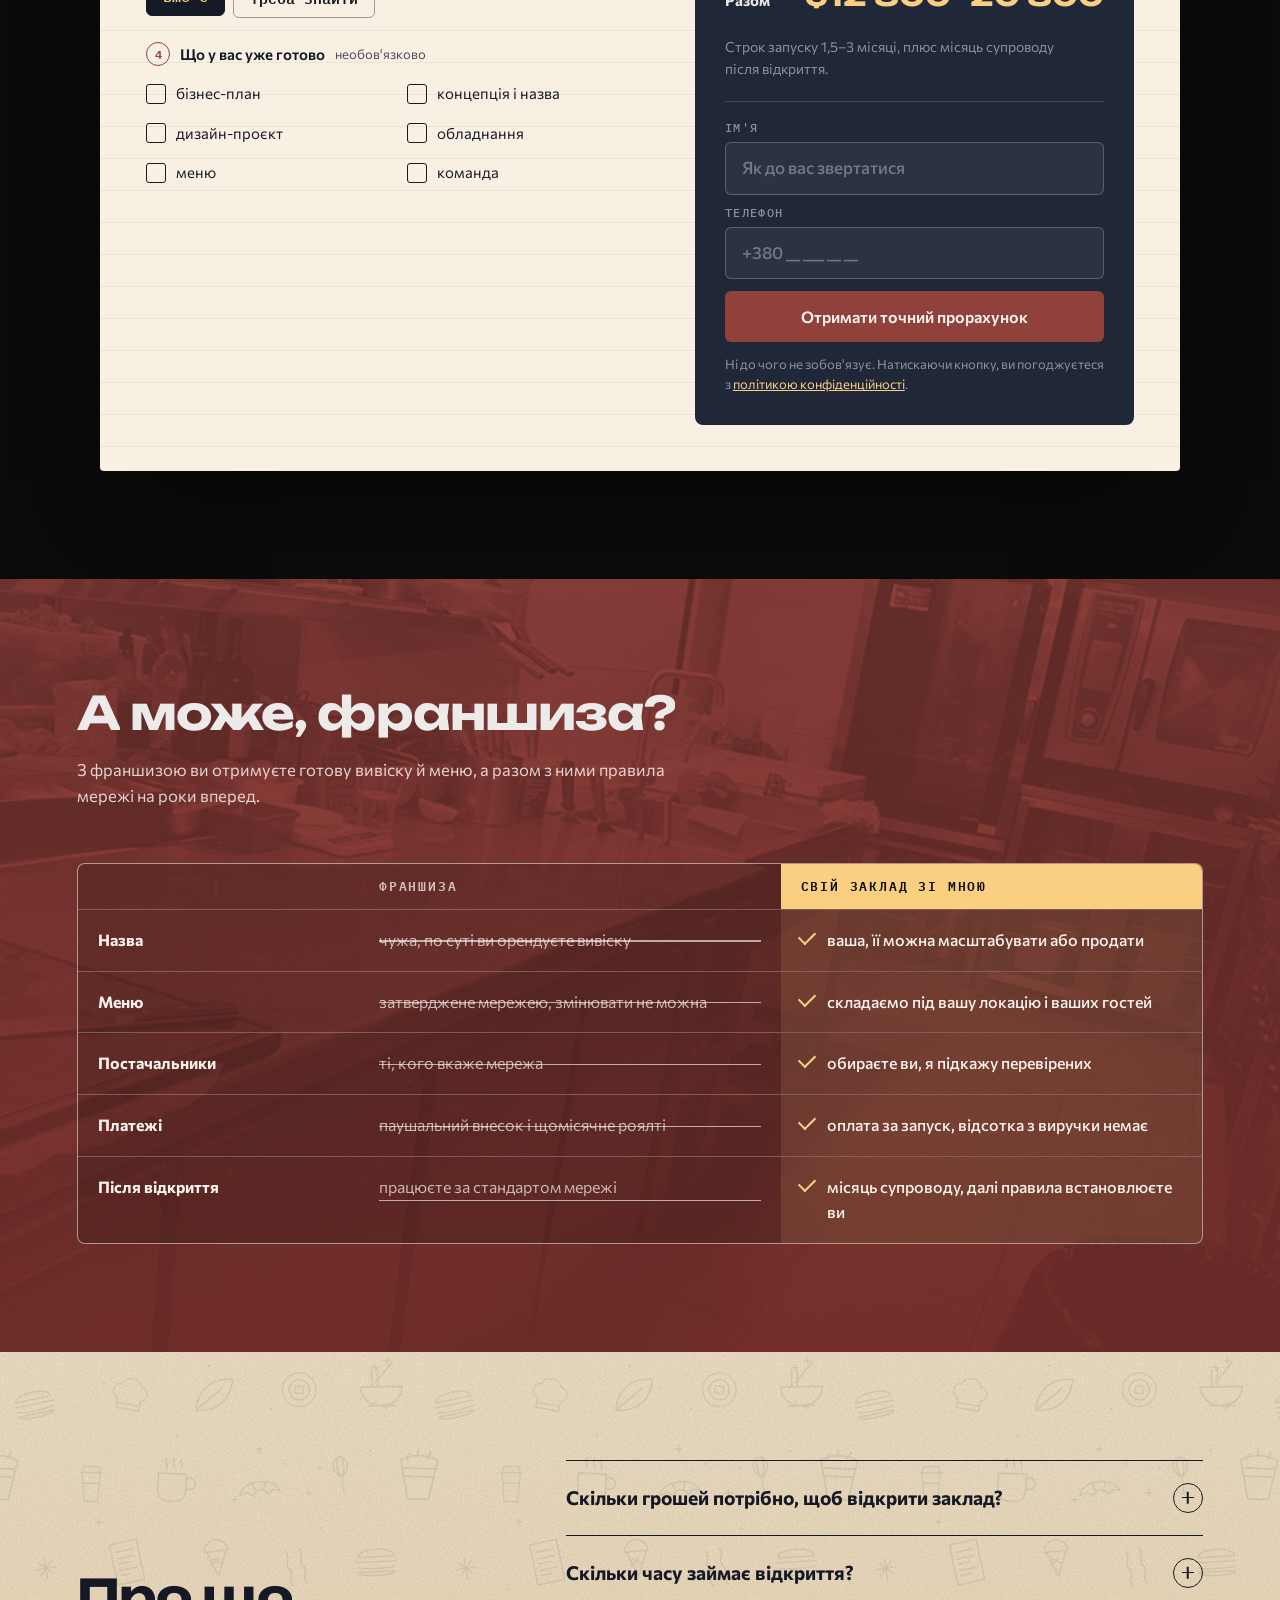
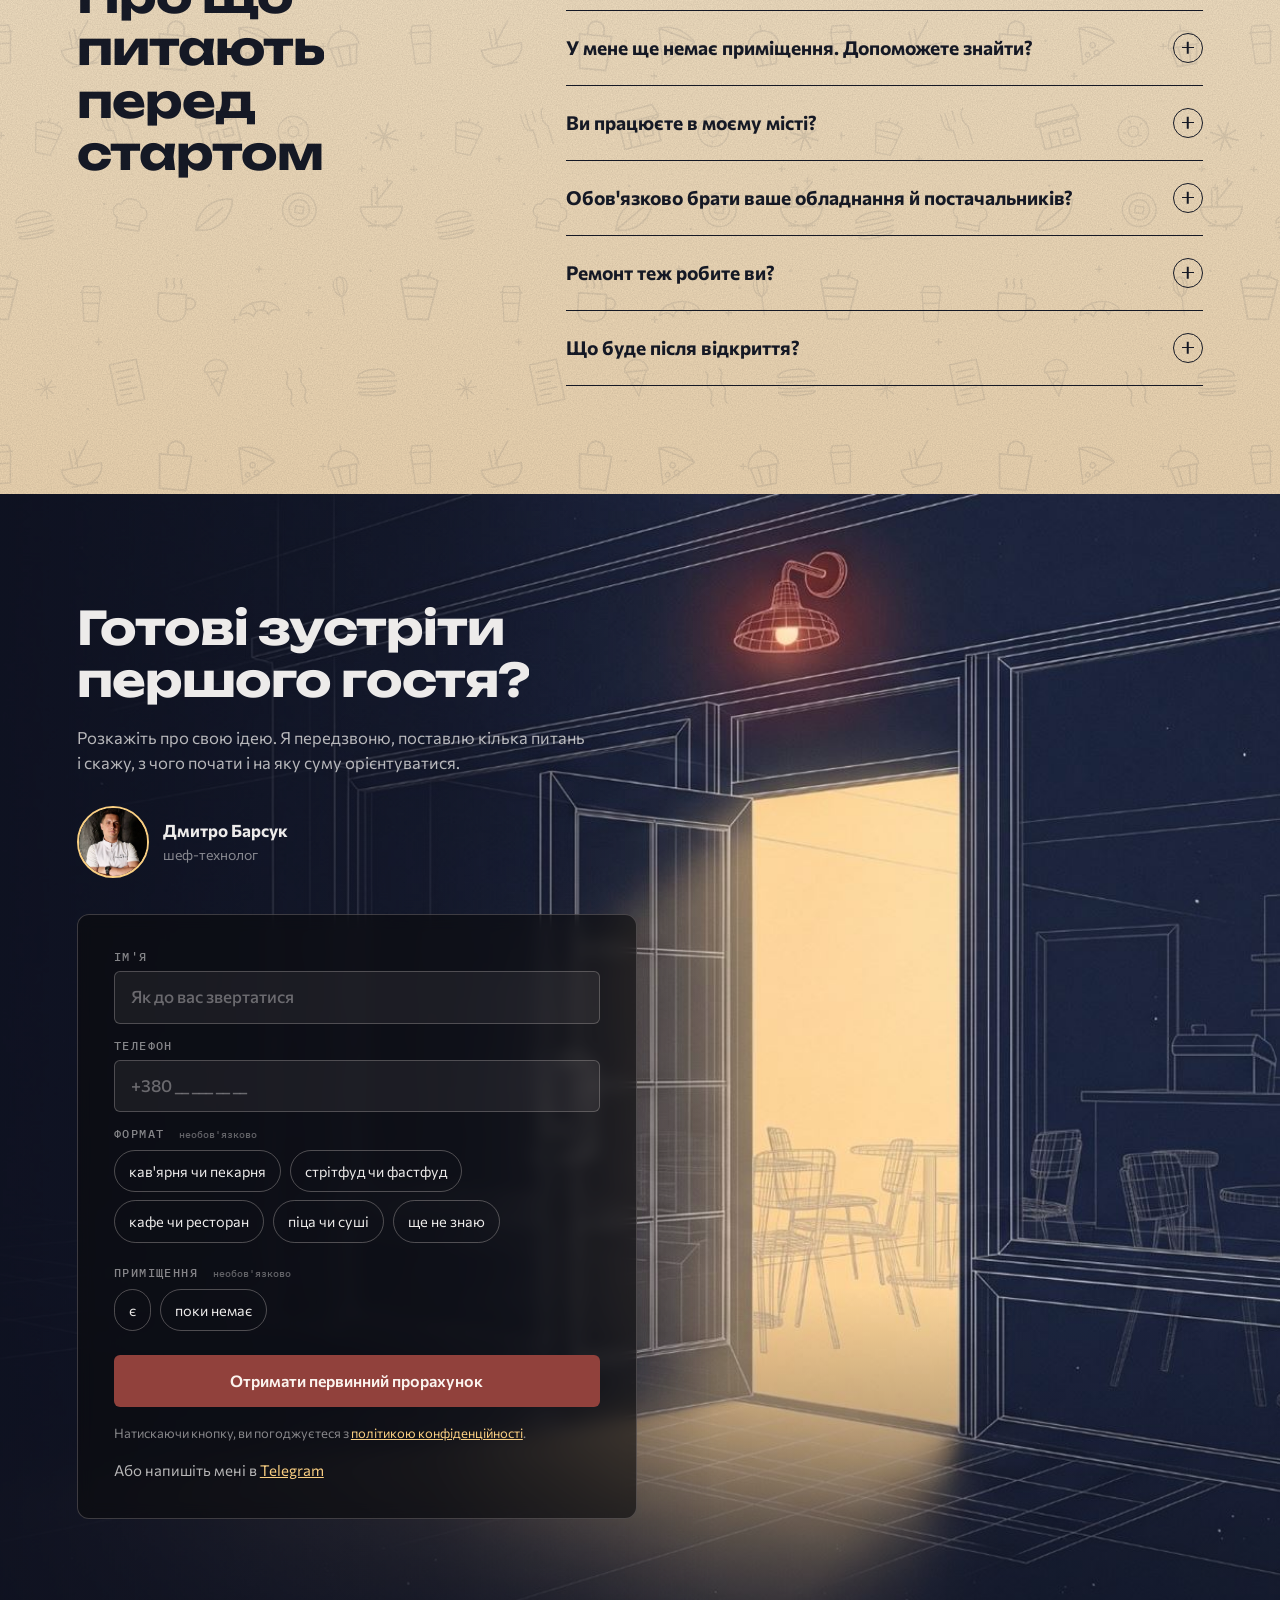
==== commit 1f1f3c21: "Одне ім'я на сайті: Дмитро Барсук замість «Діма» (форма, alt, підписи, aria) Co-Authored-By: Claude " ====
--- a/index.html
+++ b/index.html
@@ -66,7 +66,7 @@
     <div class="hero__grade" aria-hidden="true"></div>
 
     <img class="hero__dima" src="media/dima.png" width="800" height="1200"
-         alt="Діма, шеф-технолог, стоїть зі схрещеними руками" fetchpriority="high">
+         alt="Дмитро Барсук, шеф-технолог, стоїть зі схрещеними руками" fetchpriority="high">
     <div class="hero__shade" aria-hidden="true"></div>
 
     <!-- справжні відкриті заклади: картка в лівому нижньому куті, фото змінюються самі (на телефоні прихована) -->
@@ -88,7 +88,7 @@
     </a>
 
     <!-- Кнопки зв'язку в правому куті першого екрана (на ноутбуці) -->
-    <div class="hero-contact" aria-label="Зв'язатися з Дімою">
+    <div class="hero-contact" aria-label="Зв'язатися з Дмитром Барсуком">
       <span class="hero-contact__lbl">Зв'язатися зі мною</span>
       <button class="hero-contact__btn hero-contact__btn--call" type="button" data-lead="callback" aria-label="Замовити дзвінок" title="Замовити дзвінок">
         <svg width="20" height="20" viewBox="0 0 24 24" aria-hidden="true"><path d="M6.6 10.8a15.1 15.1 0 0 0 6.6 6.6l2.2-2.2c.3-.3.7-.4 1-.2 1.1.4 2.3.6 3.6.6.6 0 1 .4 1 1V20c0 .6-.4 1-1 1A17 17 0 0 1 3 4c0-.6.4-1 1-1h3.5c.6 0 1 .4 1 1 0 1.3.2 2.5.6 3.6.1.3 0 .7-.2 1l-2.3 2.2Z" fill="currentColor"/></svg>
@@ -290,7 +290,7 @@
     <div class="wrap about">
       <figure class="about__photo" data-reveal>
         <div class="about__frame" data-parallax="-0.06">
-          <img src="media/photos/dima-portrait.jpg" width="733" height="1100" loading="lazy" alt="Діма, шеф-технолог, у білому кітелі">
+          <img src="media/photos/dima-portrait.jpg" width="733" height="1100" loading="lazy" alt="Дмитро Барсук, шеф-технолог, у білому кітелі">
         </div>
         <img class="about__ring-logo" src="media/logo.png" width="261" height="160" alt="" aria-hidden="true" loading="lazy">
         <svg class="about__ring" viewBox="0 0 200 200" aria-hidden="true">
@@ -319,7 +319,7 @@
       <blockquote class="quote" data-reveal>
         <p>«За моїми плечима <mark>великий практичний досвід</mark>. Мені важлива не кількість відкритих закладів, а <mark>результат кожного</mark>. Я працюю заради <mark>репутації</mark> і <mark>вкладаю душу</mark> в те, що справді люблю.»</p>
         <!-- ЗАГЛУШКА: автограф. Замінити справжнім відсканованим підписом Діми (SVG). -->
-        <svg class="sign draw" viewBox="0 0 260 80" aria-label="Підпис Діми"><path pathLength="1" d="M12 58c18-34 30-44 34-34 3 9-12 30-20 34s4-26 26-28c20-2 20 26 4 30M70 40c6-10 14-12 14-4s-8 16 2 14 10-18 16-16-2 16 6 14 12-14 16-12M128 48c8-24 22-36 24-24 2 10-14 30-12 30s10-14 18-12-2 10 6 8c10-2 30-10 52-14 14-2 22-1 24 1"/></svg>
+        <svg class="sign draw" viewBox="0 0 260 80" aria-label="Підпис Дмитра Барсука"><path pathLength="1" d="M12 58c18-34 30-44 34-34 3 9-12 30-20 34s4-26 26-28c20-2 20 26 4 30M70 40c6-10 14-12 14-4s-8 16 2 14 10-18 16-16-2 16 6 14 12-14 16-12M128 48c8-24 22-36 24-24 2 10-14 30-12 30s10-14 18-12-2 10 6 8c10-2 30-10 52-14 14-2 22-1 24 1"/></svg>
         <cite>Дмитро Барсук</cite>
       </blockquote>
 
@@ -328,12 +328,12 @@
         <div class="ph ph--video" data-reveal>
           <img src="media/photos/kitchen-new.jpg" alt="" loading="lazy" aria-hidden="true">
           <span class="ph__play" aria-hidden="true"><svg viewBox="0 0 24 24"><path d="M8 5v14l11-7z" fill="currentColor"/></svg></span>
-          <span class="ph__cap"><b>Відеозвернення Діми</b>хто я, як працюю, з чого почати · 60⁠–⁠90 с</span>
+          <span class="ph__cap"><b>Відеозвернення Дмитра</b>хто я, як працюю, з чого почати · 60⁠–⁠90 с</span>
           <span class="ph__tag">заглушка</span>
         </div>
         <!-- Справжнє фото Діми в роботі; друга картка — ще заглушка (фото з командою, не генерувати ШІ) -->
         <figure class="ph ph--photo ph--real" data-reveal style="--d:1"><img src="media/photos/dima-robota.webp" width="800" height="800" loading="lazy" alt="Дмитро Барсук на кухні біля гриля, у руках щипці, на грилі риба й м’ясо"><figcaption class="ph__cap"><b>На кухні</b>гриль на роздачі, руки в роботі</figcaption></figure>
-        <div class="ph ph--photo" data-reveal style="--d:2"><span class="ph__cap"><b>Фото: Діма з командою</b>навчання персоналу на об'єкті</span><span class="ph__tag">заглушка</span></div>
+        <div class="ph ph--photo" data-reveal style="--d:2"><span class="ph__cap"><b>Фото: Дмитро з командою</b>навчання персоналу на об'єкті</span><span class="ph__tag">заглушка</span></div>
       </div>
 
       <div class="cta-row cta-row--dark" data-reveal>
@@ -385,7 +385,7 @@
           <div class="case__body">
             <h3>Red Cat Pub</h3>
             <p class="case__meta">пивний паб, 3 локації · Харків: ТРЦ «Французький бульвар», вул. Сумська, ХТЗ</p>
-            <p class="case__did"><b>Роль Діми:</b> бренд-шеф запуску.</p>
+            <p class="case__did"><b>Роль Дмитра:</b> бренд-шеф запуску.</p>
             <p class="case__did"><b>Зробили:</b> планування, проєкт, ремонт, підбір обладнання, навчання персоналу.</p>
           </div>
         </article>
@@ -408,7 +408,7 @@
       </div>
     </div>
 
-    <div class="dishes" aria-label="Страви з меню, які розробляв Діма">
+    <div class="dishes" aria-label="Страви з меню, які розробляв Дмитро Барсук">
       <p class="dishes__cap">Страви з меню, які я розробляв</p>
       <div class="dishes__track">
         <figure><img src="media/photos/dish-burger.jpg" loading="lazy" alt="Чорний бургер з беконом"></figure>
@@ -587,7 +587,7 @@
         <p class="sec__lead" data-reveal>Розкажіть про свою ідею. Я передзвоню, поставлю кілька питань і скажу, з чого почати і на яку суму орієнтуватися.</p>
         <div class="final__dima" data-reveal>
           <img src="media/photos/dima-portrait.jpg" alt="" width="72" height="72" loading="lazy">
-          <span><b>Діма</b>шеф-технолог</span>
+          <span><b>Дмитро Барсук</b>шеф-технолог</span>
         </div>
       </div>
 
@@ -655,7 +655,7 @@
 </footer>
 
 <!-- Зворотний зв'язок: збоку на ноутбуці, смугою внизу на телефоні -->
-<div class="contact-float" aria-label="Зв'язатися з Дімою">
+<div class="contact-float" aria-label="Зв'язатися з Дмитром Барсуком">
   <button class="contact-float__btn contact-float__btn--call" type="button" data-lead="callback">
     <svg width="22" height="22" viewBox="0 0 24 24" aria-hidden="true"><path d="M6.6 10.8a15.1 15.1 0 0 0 6.6 6.6l2.2-2.2c.3-.3.7-.4 1-.2 1.1.4 2.3.6 3.6.6.6 0 1 .4 1 1V20c0 .6-.4 1-1 1A17 17 0 0 1 3 4c0-.6.4-1 1-1h3.5c.6 0 1 .4 1 1 0 1.3.2 2.5.6 3.6.1.3 0 .7-.2 1l-2.3 2.2Z" fill="currentColor"/></svg>
     <span>Замовити дзвінок</span>
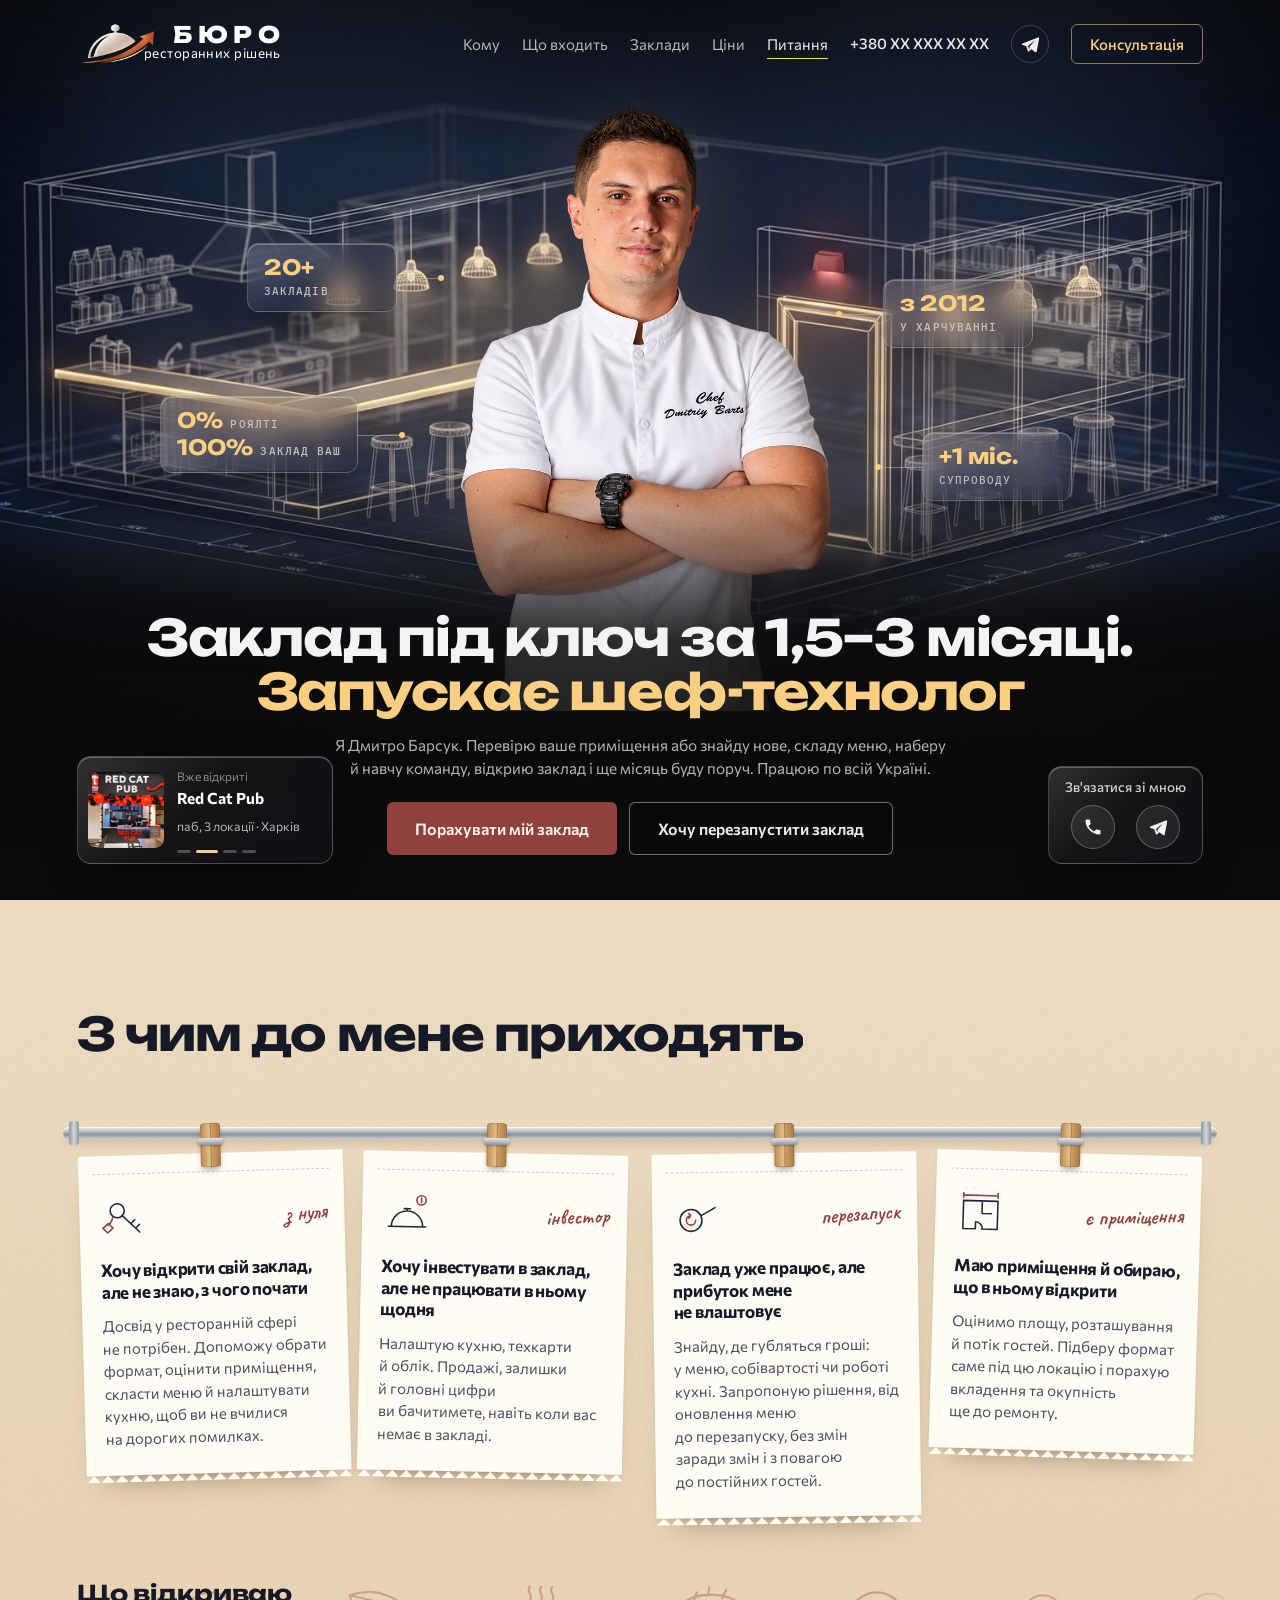
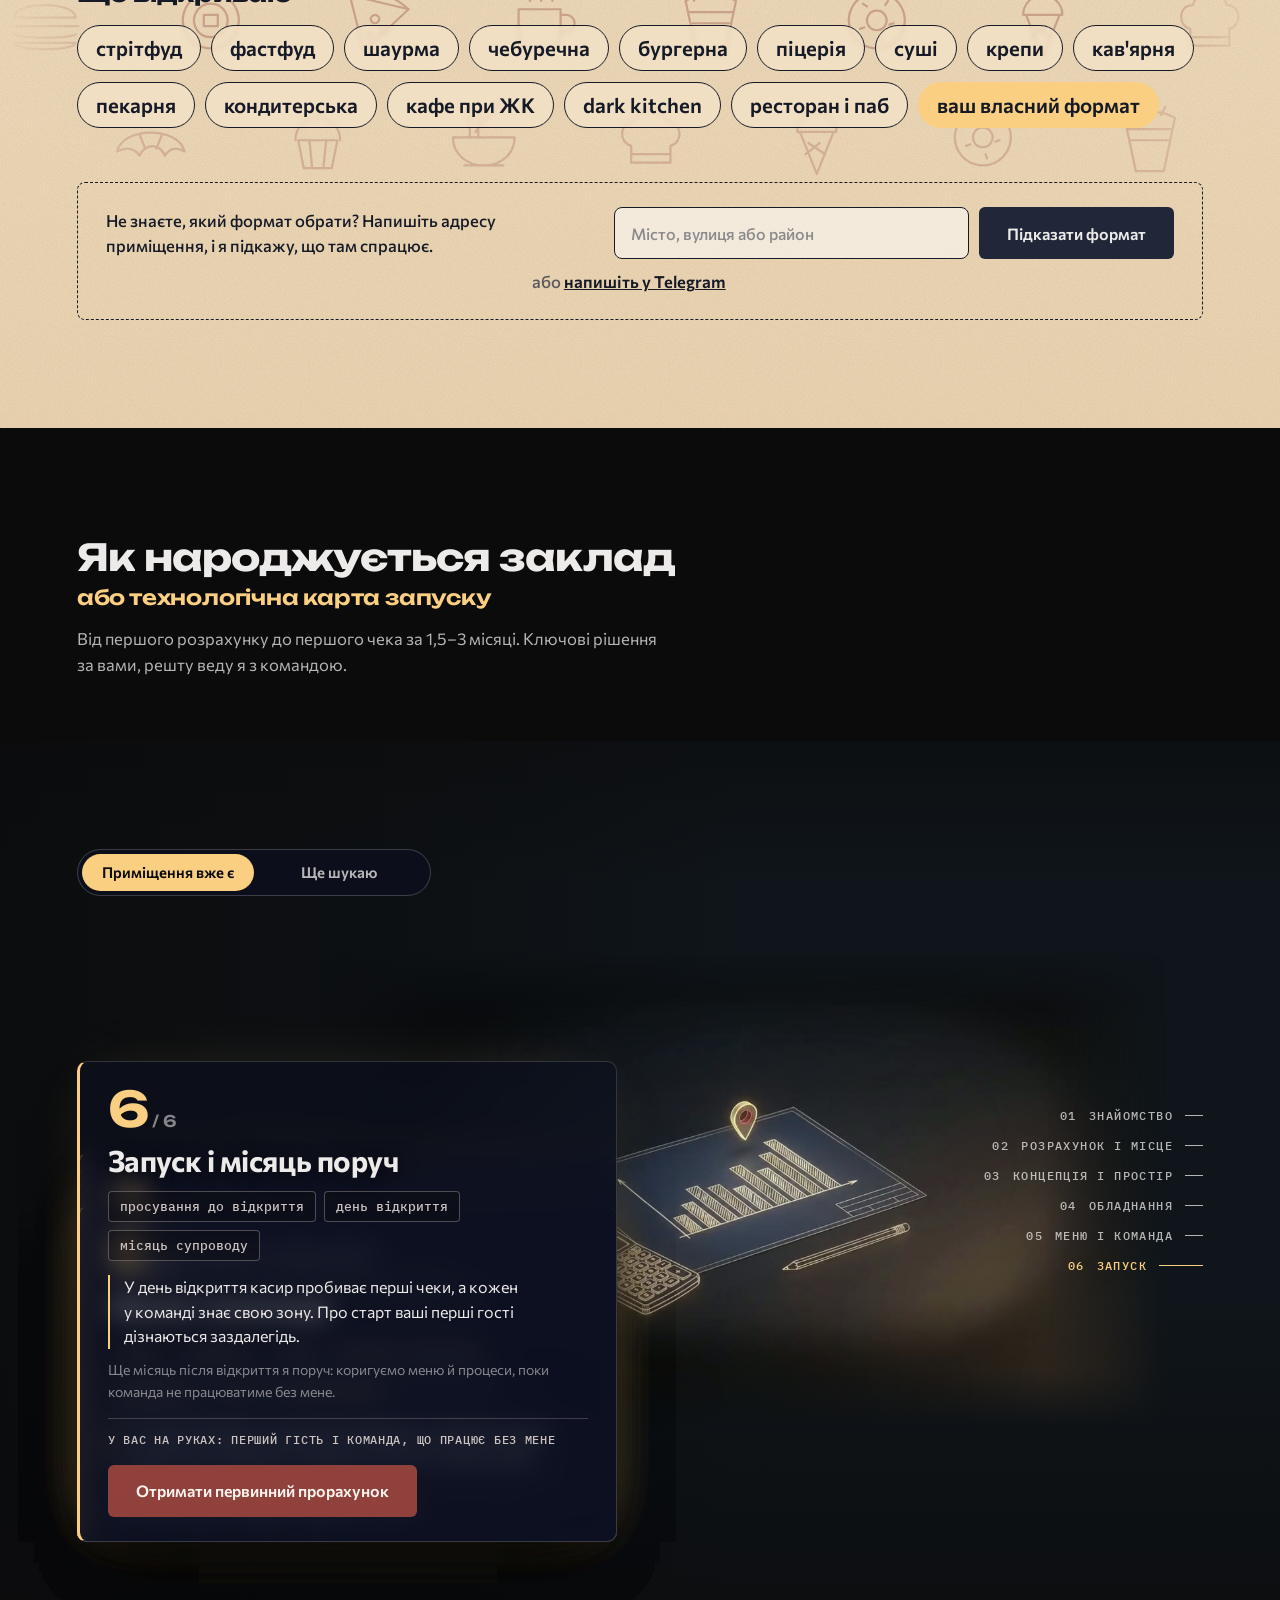
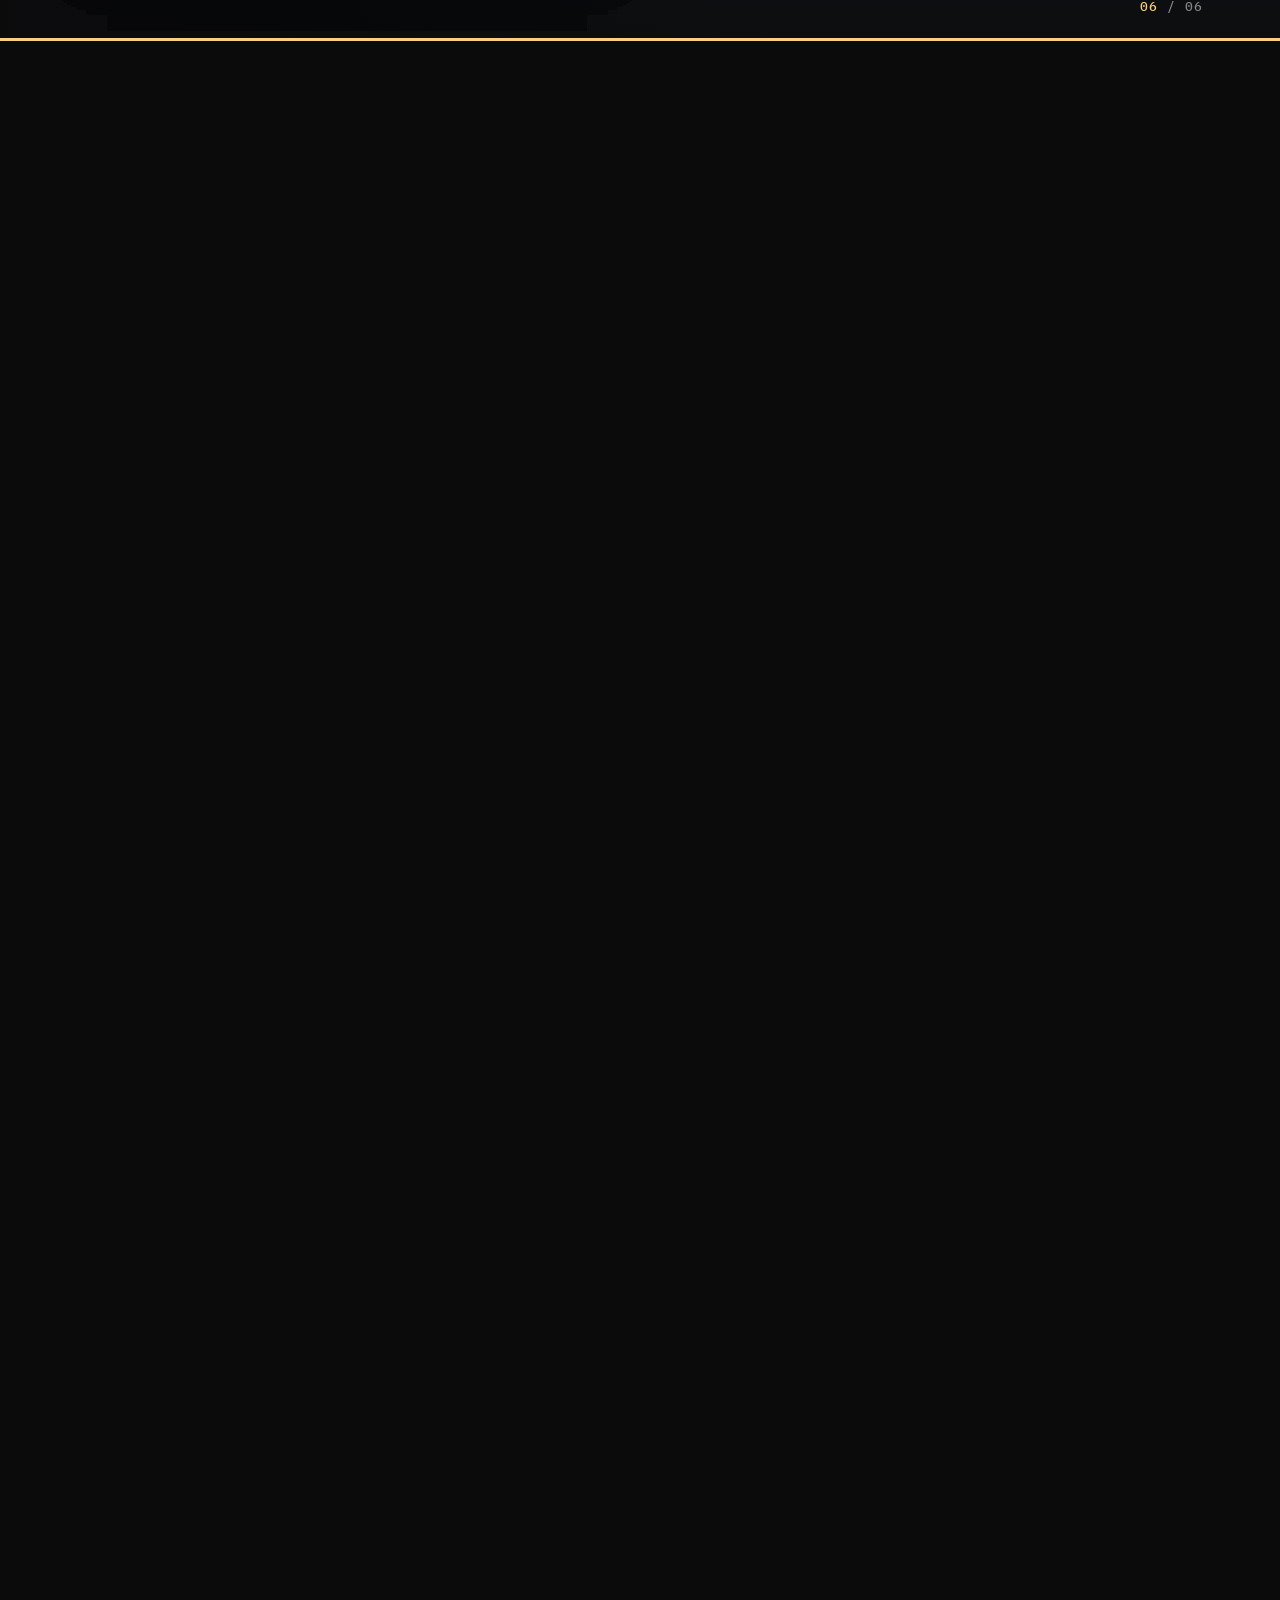
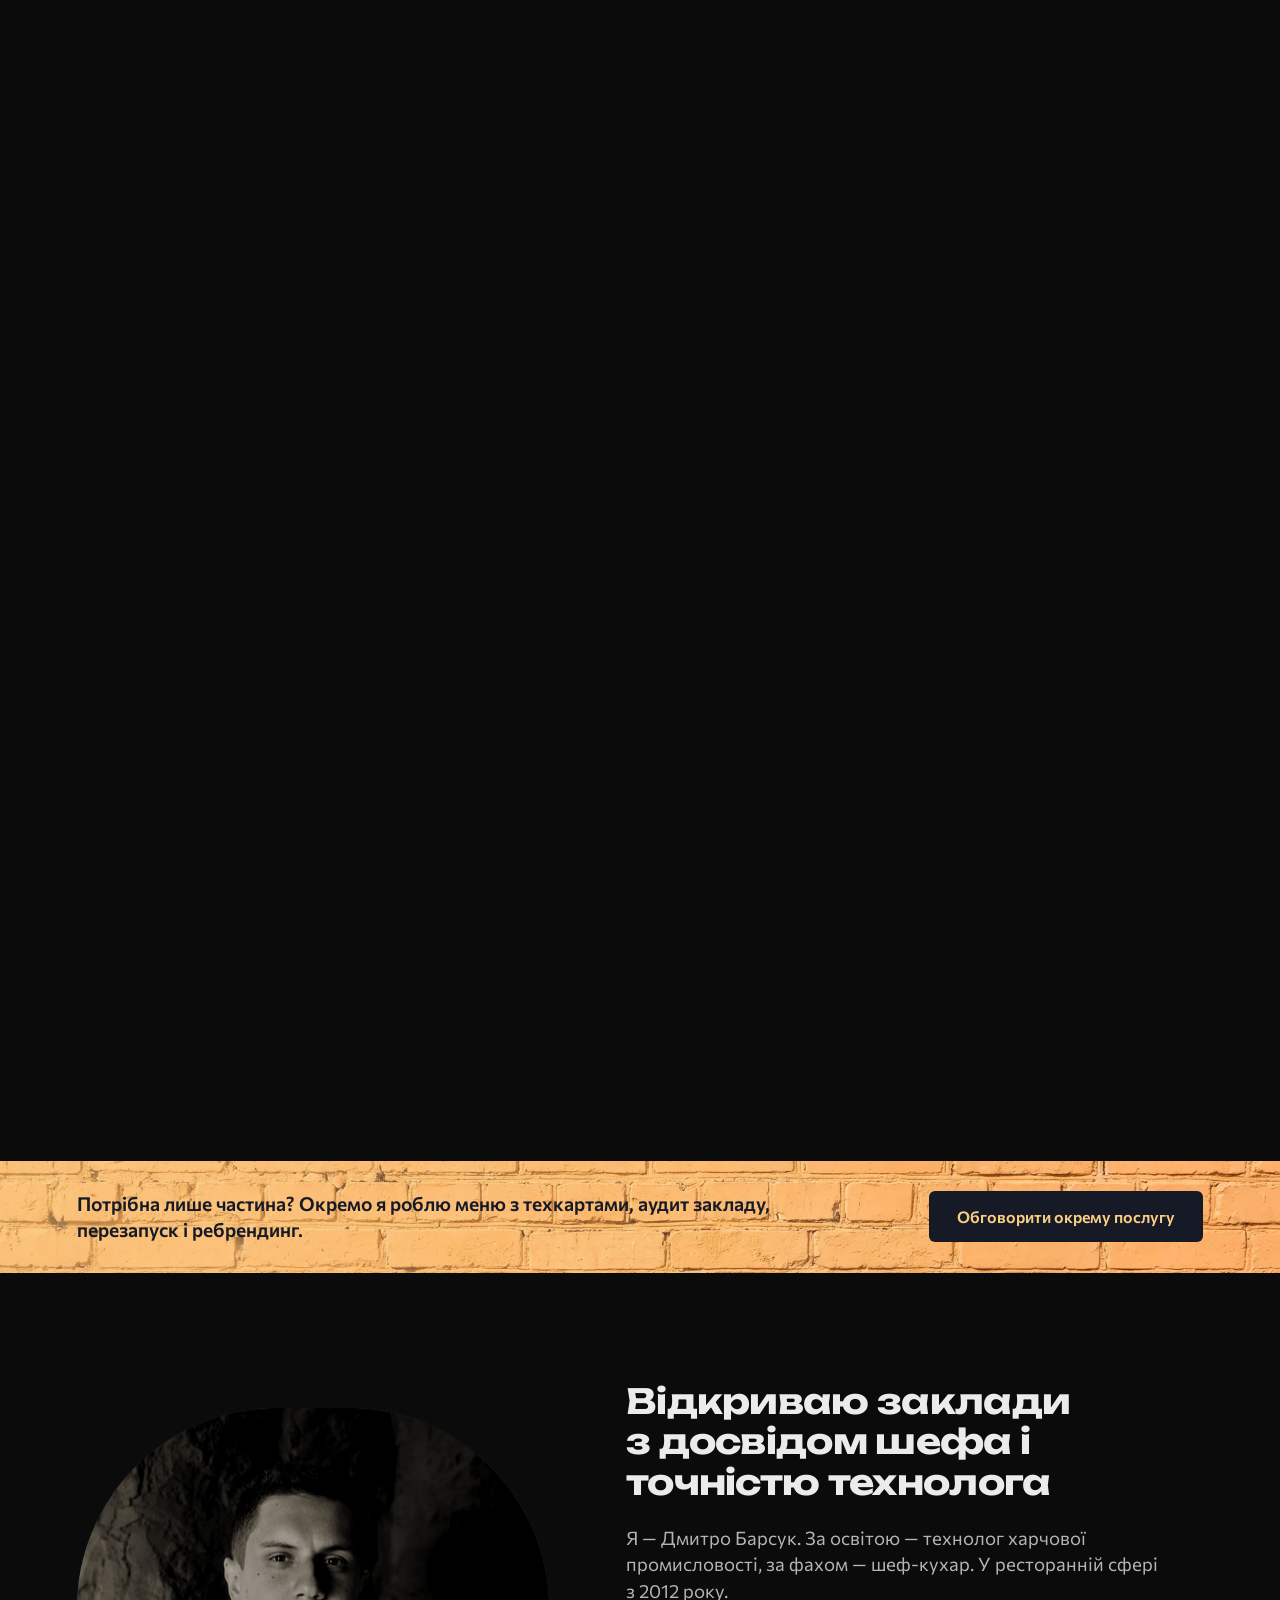
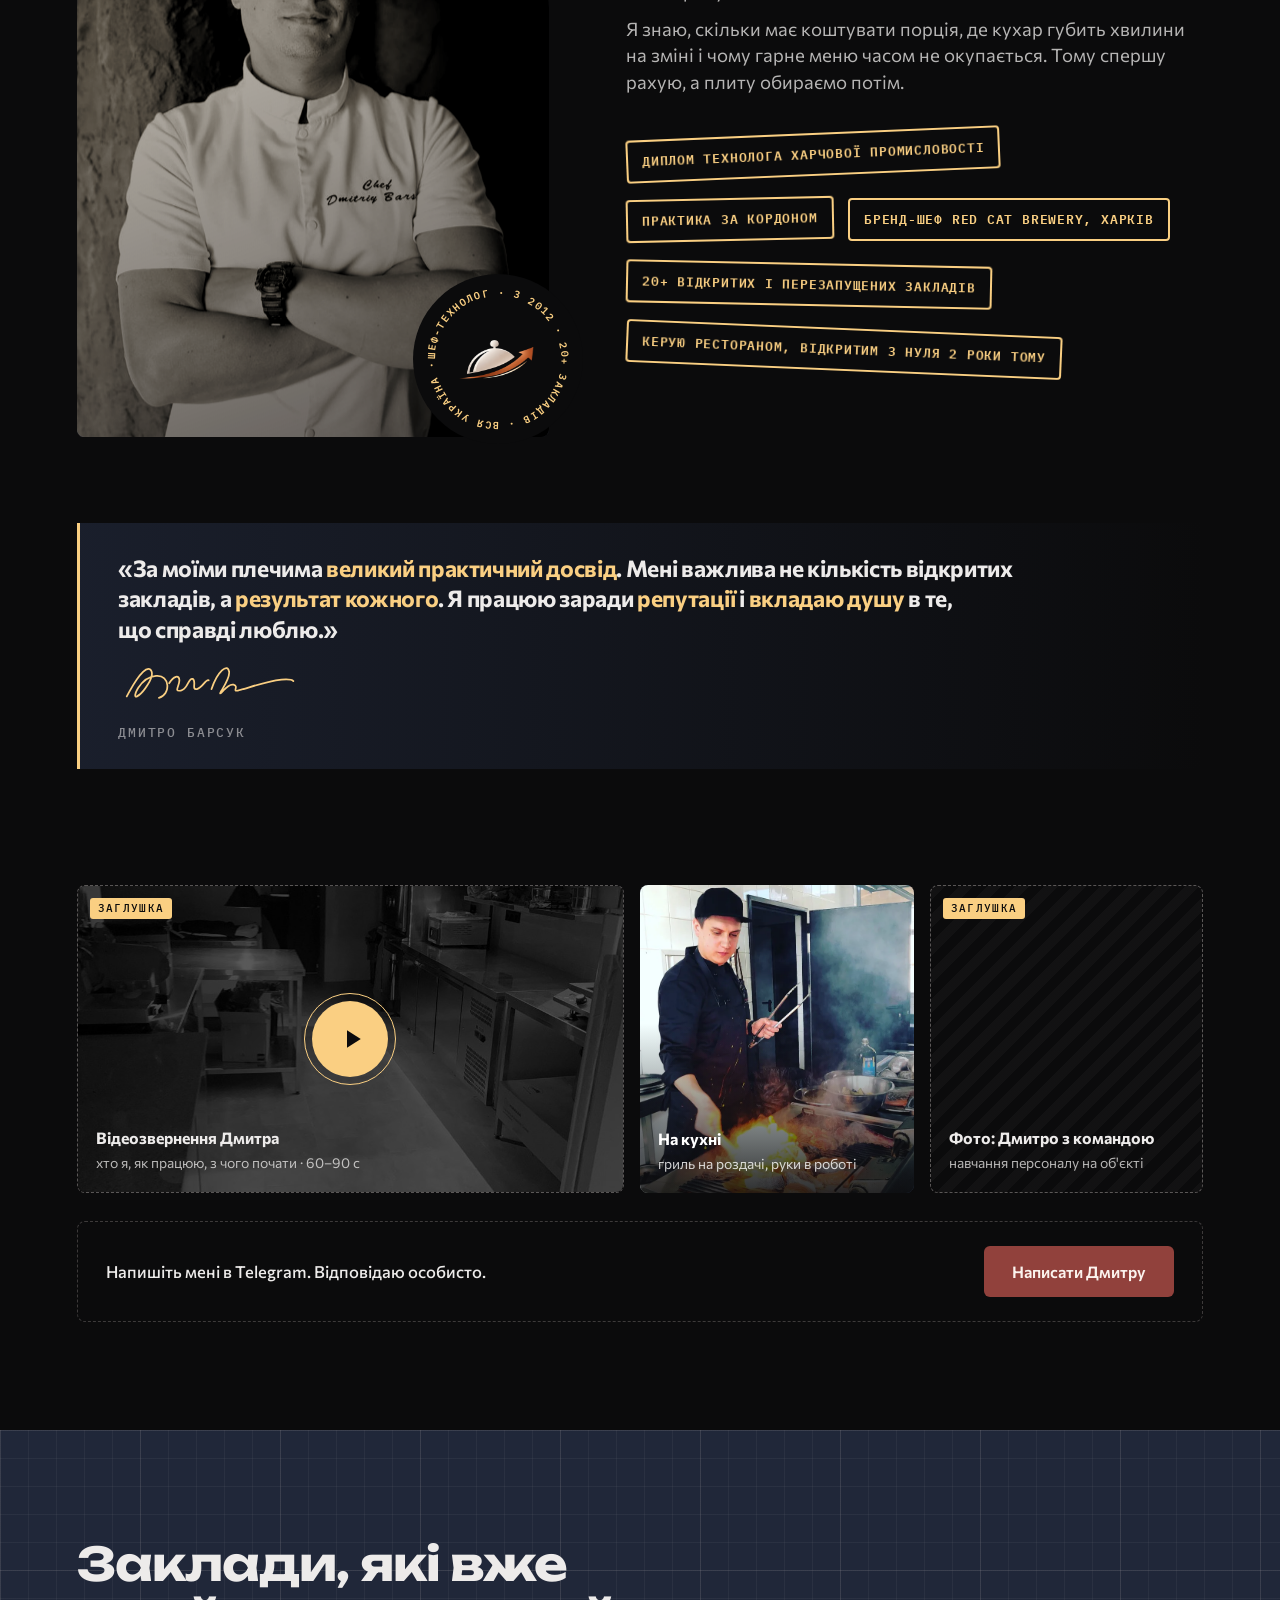
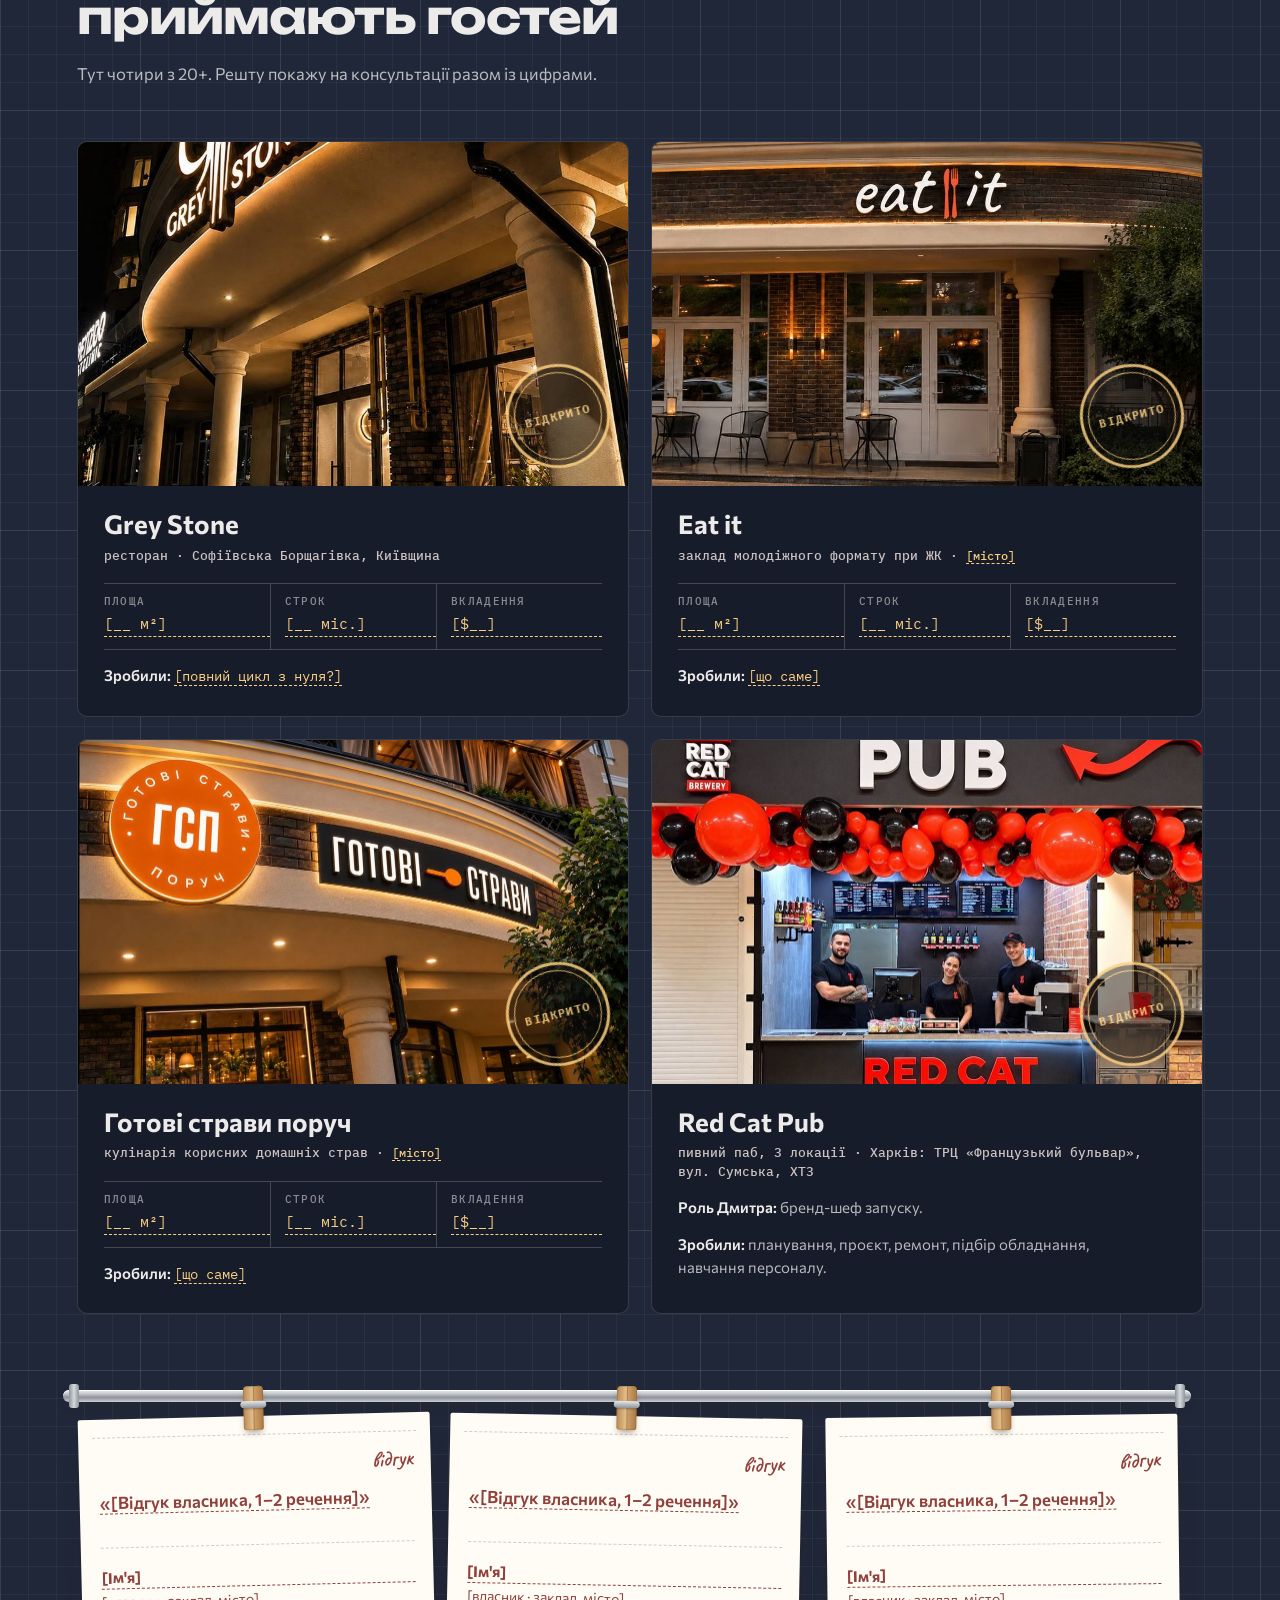
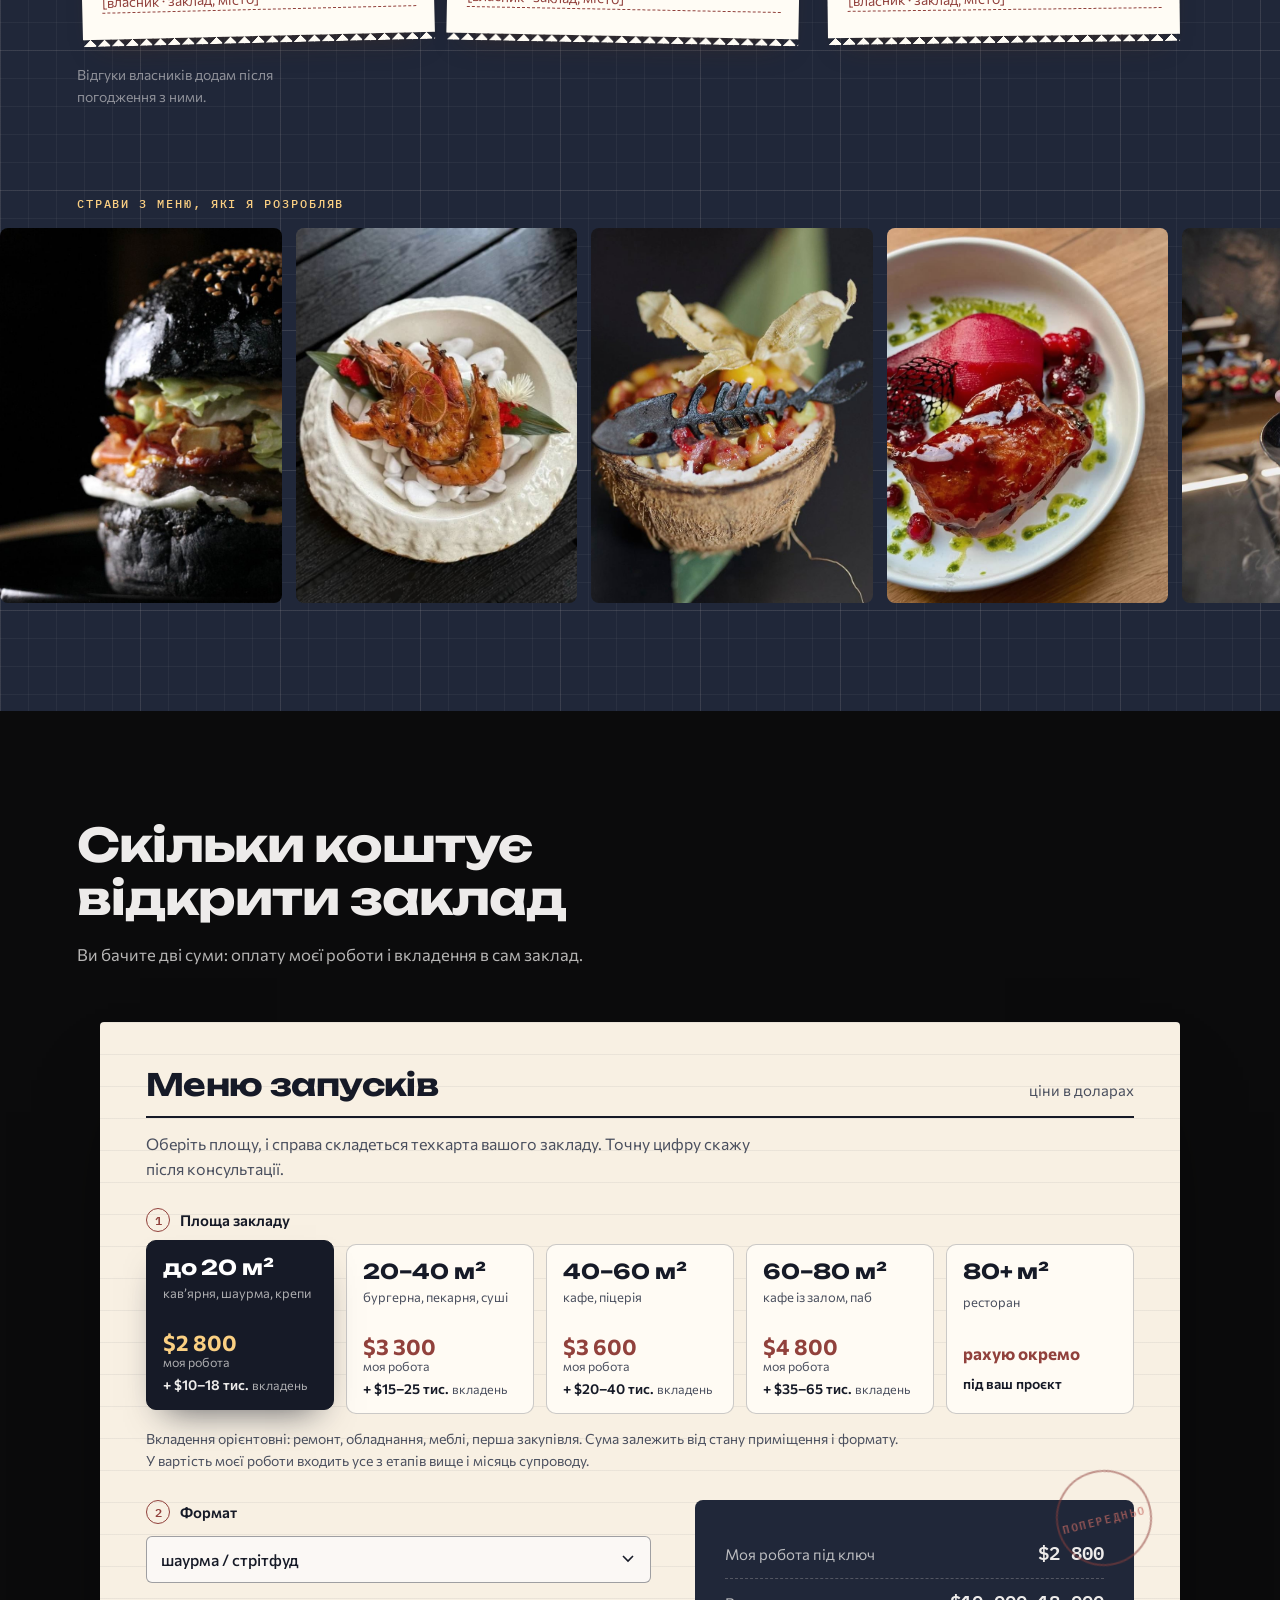
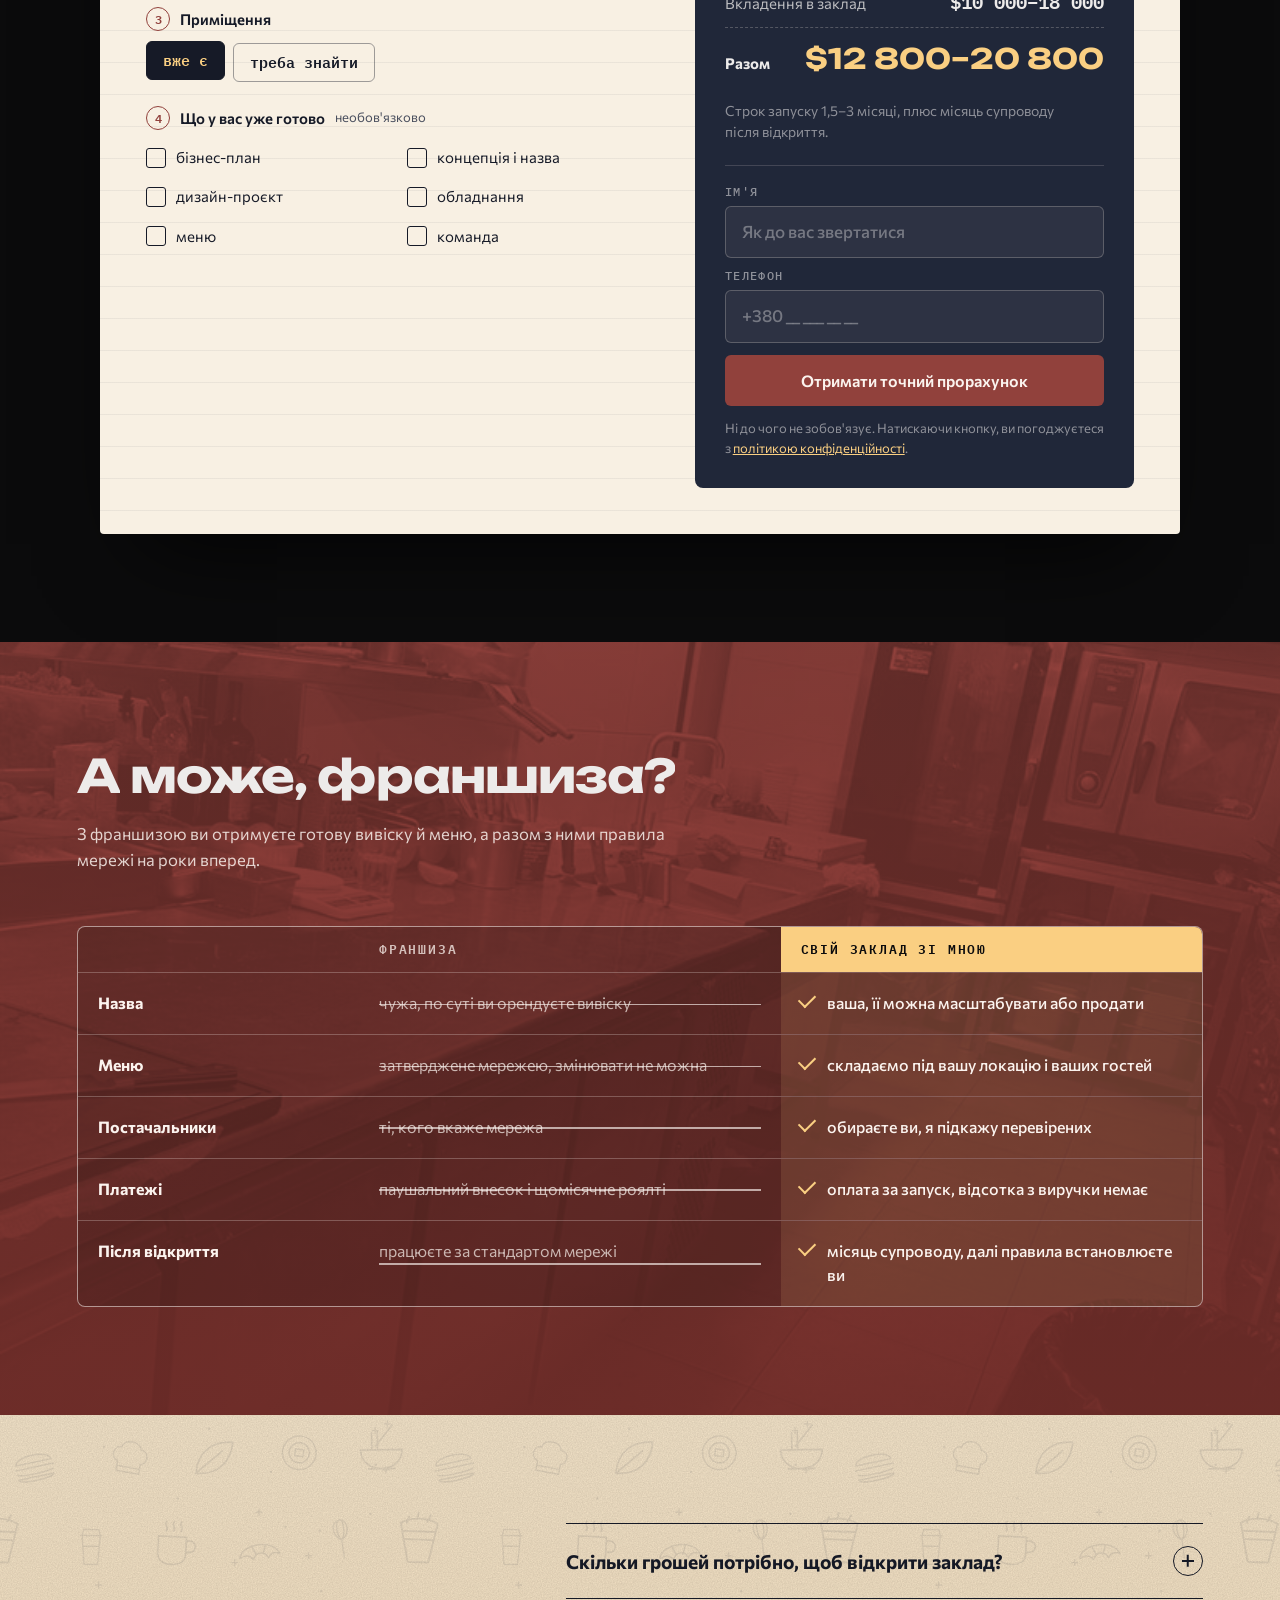
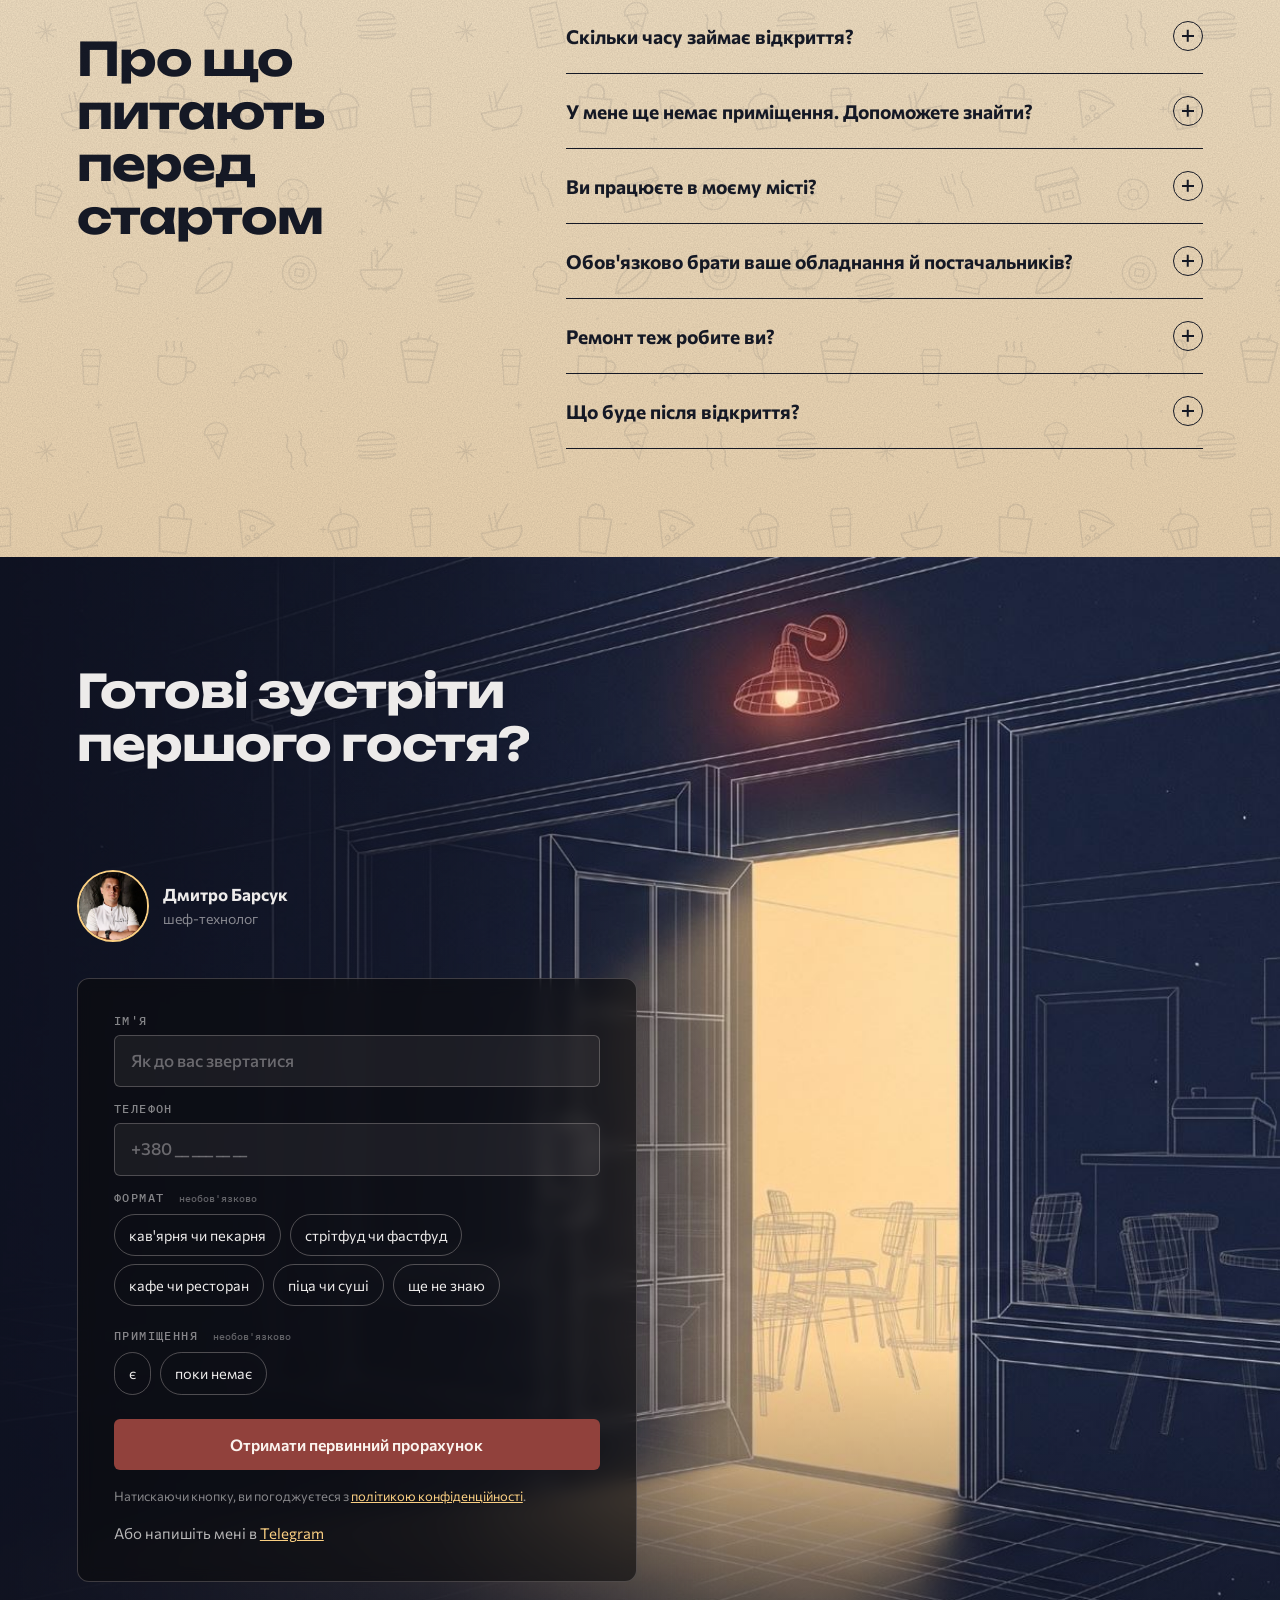
==== commit f29c69d9: "Етапи: нове відео (менша сцена, 1080p кадри зупинок); Кому: без «Стіл»; Відгуки: чеки на рейці Co-Au" ====
--- a/index.html
+++ b/index.html
@@ -129,25 +129,25 @@
         <div class="who__rail" aria-hidden="true"></div>
         <article class="who__card" data-reveal style="--d:0;--r:-1.6deg">
           <span class="who__clip" aria-hidden="true"></span>
-          <div class="who__top"><svg class="who__ico draw" viewBox="0 0 64 64" aria-hidden="true"><path pathLength="1" d="M14 22a9 9 0 1 0 18 0a9 9 0 1 0 -18 0M29 28l22 22M40 39l5-5M46 45l5-5"/><path pathLength="1" class="acc" d="M17 30c-1 5-3 8-6 10M4 44l7-6 6 6-7 6z"/></svg><span class="who__table">Стіл 1 · з нуля</span></div>
+          <div class="who__top"><svg class="who__ico draw" viewBox="0 0 64 64" aria-hidden="true"><path pathLength="1" d="M14 22a9 9 0 1 0 18 0a9 9 0 1 0 -18 0M29 28l22 22M40 39l5-5M46 45l5-5"/><path pathLength="1" class="acc" d="M17 30c-1 5-3 8-6 10M4 44l7-6 6 6-7 6z"/></svg><span class="who__table">з нуля</span></div>
           <h3>Хочу відкрити свій заклад, але не знаю, з чого почати</h3>
           <p>Досвід у ресторанній сфері не потрібен. Допоможу обрати формат, оцінити приміщення, скласти меню й налаштувати кухню, щоб ви не вчилися на дорогих помилках.</p>
         </article>
         <article class="who__card" data-reveal style="--d:1;--r:1.2deg">
           <span class="who__clip" aria-hidden="true"></span>
-          <div class="who__top"><svg class="who__ico draw" viewBox="0 0 64 64" aria-hidden="true"><path pathLength="1" d="M8 48h48M12 48a20 20 0 0 1 40 0M28 25h8M32 25v3"/><path pathLength="1" class="acc" d="M44 14a6 6 0 1 0 12 0a6 6 0 1 0 -12 0M50 11v6"/></svg><span class="who__table">Стіл 2 · інвестор</span></div>
+          <div class="who__top"><svg class="who__ico draw" viewBox="0 0 64 64" aria-hidden="true"><path pathLength="1" d="M8 48h48M12 48a20 20 0 0 1 40 0M28 25h8M32 25v3"/><path pathLength="1" class="acc" d="M44 14a6 6 0 1 0 12 0a6 6 0 1 0 -12 0M50 11v6"/></svg><span class="who__table">інвестор</span></div>
           <h3>Хочу інвестувати в заклад, але не працювати в ньому щодня</h3>
           <p>Налаштую кухню, техкарти й облік. Продажі, залишки й головні цифри ви бачитимете, навіть коли вас немає в закладі.</p>
         </article>
         <article class="who__card" data-reveal style="--d:2;--r:-0.8deg">
           <span class="who__clip" aria-hidden="true"></span>
-          <div class="who__top"><svg class="who__ico draw" viewBox="0 0 64 64" aria-hidden="true"><path pathLength="1" d="M10 36a14 14 0 1 0 28 0a14 14 0 1 0 -28 0M37 30l18-10"/><path pathLength="1" class="acc" d="M30 36a6 6 0 1 1 -6 -6M21 27l3 3-3 3"/></svg><span class="who__table">Стіл 3 · перезапуск</span></div>
+          <div class="who__top"><svg class="who__ico draw" viewBox="0 0 64 64" aria-hidden="true"><path pathLength="1" d="M10 36a14 14 0 1 0 28 0a14 14 0 1 0 -28 0M37 30l18-10"/><path pathLength="1" class="acc" d="M30 36a6 6 0 1 1 -6 -6M21 27l3 3-3 3"/></svg><span class="who__table">перезапуск</span></div>
           <h3>Заклад уже працює, але прибуток мене не влаштовує</h3>
           <p>Знайду, де губляться гроші: у меню, собівартості чи роботі кухні. Запропоную рішення, від оновлення меню до перезапуску, без змін заради змін і з повагою до постійних гостей.</p>
         </article>
         <article class="who__card" data-reveal style="--d:3;--r:1.7deg">
           <span class="who__clip" aria-hidden="true"></span>
-          <div class="who__top"><svg class="who__ico draw" viewBox="0 0 64 64" aria-hidden="true"><path pathLength="1" d="M26 52H10V16h44v36H34M26 52v-9M26 43a9 9 0 0 1 9 9M34 16v16h12"/><path pathLength="1" class="acc" d="M10 9h44M10 6v6M54 6v6"/></svg><span class="who__table">Стіл 4 · є приміщення</span></div>
+          <div class="who__top"><svg class="who__ico draw" viewBox="0 0 64 64" aria-hidden="true"><path pathLength="1" d="M26 52H10V16h44v36H34M26 52v-9M26 43a9 9 0 0 1 9 9M34 16v16h12"/><path pathLength="1" class="acc" d="M10 9h44M10 6v6M54 6v6"/></svg><span class="who__table">є приміщення</span></div>
           <h3>Маю приміщення й обираю, що в ньому відкрити</h3>
           <p>Оцінимо площу, розташування й потік гостей. Підберу формат саме під цю локацію і порахую вкладення та окупність ще до ремонту.</p>
         </article>
@@ -189,15 +189,15 @@
 
     <div class="reel__track">
       <div class="reel__stage">
-        <video class="reel__video" muted playsinline preload="none" aria-hidden="true" poster="media/steps2-first.jpg" data-src="media/steps2-scrub.mp4" data-src-mobile="media/steps2-scrub-mobile.mp4"></video>
+        <video class="reel__video" muted playsinline preload="none" aria-hidden="true" poster="media/steps3-first.jpg" data-src="media/steps3-scrub.mp4" data-src-mobile="media/steps3-scrub-mobile.mp4"></video>
         <!-- чіткі кадри k1–k6: показуються, коли етап зупинився (відео з генератора лише 720p) -->
         <div class="reel__stills" aria-hidden="true">
-          <picture><source media="(max-width: 820px)" srcset="media/steps2/k1-m.webp"><img class="reel__still" src="media/steps2/k1.webp" alt="" loading="lazy" decoding="async" width="1920" height="1072"></picture>
-          <picture><source media="(max-width: 820px)" srcset="media/steps2/k2-m.webp"><img class="reel__still" src="media/steps2/k2.webp" alt="" loading="lazy" decoding="async" width="1920" height="1072"></picture>
-          <picture><source media="(max-width: 820px)" srcset="media/steps2/k3-m.webp"><img class="reel__still" src="media/steps2/k3.webp" alt="" loading="lazy" decoding="async" width="1920" height="1072"></picture>
-          <picture><source media="(max-width: 820px)" srcset="media/steps2/k4-m.webp"><img class="reel__still" src="media/steps2/k4.webp" alt="" loading="lazy" decoding="async" width="1920" height="1072"></picture>
-          <picture><source media="(max-width: 820px)" srcset="media/steps2/k5-m.webp"><img class="reel__still" src="media/steps2/k5.webp" alt="" loading="lazy" decoding="async" width="1920" height="1072"></picture>
-          <picture><source media="(max-width: 820px)" srcset="media/steps2/k6-m.webp"><img class="reel__still" src="media/steps2/k6.webp" alt="" loading="lazy" decoding="async" width="1920" height="1072"></picture>
+          <picture><source media="(max-width: 820px)" srcset="media/steps3/k1-m.webp"><img class="reel__still" src="media/steps3/k1.webp" alt="" loading="lazy" decoding="async" width="1920" height="1072"></picture>
+          <picture><source media="(max-width: 820px)" srcset="media/steps3/k2-m.webp"><img class="reel__still" src="media/steps3/k2.webp" alt="" loading="lazy" decoding="async" width="1920" height="1072"></picture>
+          <picture><source media="(max-width: 820px)" srcset="media/steps3/k3-m.webp"><img class="reel__still" src="media/steps3/k3.webp" alt="" loading="lazy" decoding="async" width="1920" height="1072"></picture>
+          <picture><source media="(max-width: 820px)" srcset="media/steps3/k4-m.webp"><img class="reel__still" src="media/steps3/k4.webp" alt="" loading="lazy" decoding="async" width="1920" height="1072"></picture>
+          <picture><source media="(max-width: 820px)" srcset="media/steps3/k5-m.webp"><img class="reel__still" src="media/steps3/k5.webp" alt="" loading="lazy" decoding="async" width="1920" height="1072"></picture>
+          <picture><source media="(max-width: 820px)" srcset="media/steps3/k6-m.webp"><img class="reel__still" src="media/steps3/k6.webp" alt="" loading="lazy" decoding="async" width="1920" height="1072"></picture>
         </div>
         <div class="reel__shade" aria-hidden="true"></div>
 
@@ -226,7 +226,7 @@
             <ul class="chips"><li>зустріч</li><li data-p="yes">огляд приміщення</li><li>консультація</li><li>первинний прорахунок</li><li>договір</li></ul>
             <p class="reel__out">У вас на руках: вкладення, вартість моєї роботи, строк і договір</p>
           </article>
-          <article class="reel__card" data-t="3.88">
+          <article class="reel__card" data-t="3.87">
             <span class="reel__n">2<small>/ 6</small></span>
             <h3><span data-p="yes">Розрахунок під ваше місце</span><span data-p="no">Розрахунок і пошук місця</span></h3>
             <ul class="chips"><li>бізнес-план</li><li data-p="no">підбір приміщення</li><li>аналіз локації та аудиторії</li><li data-p="no">конкуренти поруч</li><li data-p="yes">формат під площу</li></ul>
@@ -234,7 +234,7 @@
             <p class="reel__res" data-p="no">Перевіряю потік людей, конкурентів поруч і аудиторію району. Ще до підписання оренди ви знаєте, скільки вкладете і коли повернете ці гроші.</p>
             <p class="reel__out"><span data-p="yes">У вас на руках: бізнес-план і формат під ваше приміщення</span><span data-p="no">У вас на руках: бізнес-план і перевірене місце</span></p>
           </article>
-          <article class="reel__card" data-t="7.88">
+          <article class="reel__card" data-t="7.93">
             <span class="reel__n">3<small>/ 6</small></span>
             <h3>Концепція і простір</h3>
             <ul class="chips"><li>концепція і назва</li><li>дизайн</li><li>планування кухні</li><li>контроль ремонту</li></ul>
@@ -243,7 +243,7 @@
             <p class="reel__note" data-p="no">Ремонт роблять ваші підрядники або ті, кого я порекомендую. Я контролюю, щоб кухню зібрали під технологію приготування.</p>
             <p class="reel__out">У вас на руках: проєкт закладу</p>
           </article>
-          <article class="reel__card" data-t="11.88">
+          <article class="reel__card" data-t="11.93">
             <span class="reel__n">4<small>/ 6</small></span>
             <h3>Обладнання і постачальники</h3>
             <ul class="chips"><li>підбір обладнання</li><li>постачальники</li><li>упаковка й уніформа</li></ul>
@@ -251,14 +251,14 @@
             <p class="reel__note">Обладнання й постачальників підберу з перевірених або працюватиму з вашими.</p>
             <p class="reel__out">У вас на руках: укомплектована кухня</p>
           </article>
-          <article class="reel__card" data-t="15.88">
+          <article class="reel__card" data-t="15.93">
             <span class="reel__n">5<small>/ 6</small></span>
             <h3>Меню і команда</h3>
             <ul class="chips"><li>меню</li><li>техкарти</li><li>найм і навчання персоналу</li><li>документи</li><li>каса й автоматизація</li></ul>
             <p class="reel__res">У кожної страви є техкарта й собівартість. Бургер смакує однаково в понеділок і в суботу, хто б не стояв на зміні.</p>
             <p class="reel__out">У вас на руках: команда готова до старту</p>
           </article>
-          <article class="reel__card" data-t="19.94">
+          <article class="reel__card" data-t="20">
             <span class="reel__n">6<small>/ 6</small></span>
             <h3>Запуск і місяць поруч</h3>
             <ul class="chips"><li>просування до відкриття</li><li>день відкриття</li><li>місяць супроводу</li></ul>
@@ -391,21 +391,29 @@
         </article>
       </div>
 
-      <!-- Відгук у вигляді касового чека. ЗАГЛУШКА: текст, ім'я, роль і заклад від Діми. -->
-      <div class="receipt-wrap" data-reveal="receipt">
-        <div class="receipt">
-          <p class="receipt__head">БЮРО РЕСТОРАННИХ РІШЕНЬ<br>чек № 0001 · відгук</p>
-          <p class="receipt__line"></p>
-          <p class="receipt__text tbd">«[Відгук власника, 1⁠–⁠2 речення]»</p>
-          <p class="receipt__line"></p>
-          <p class="receipt__row"><span>Ім'я</span><span class="tbd">[__]</span></p>
-          <p class="receipt__row"><span>Роль</span><span class="tbd">[власник]</span></p>
-          <p class="receipt__row"><span>Заклад</span><span class="tbd">[назва, місто]</span></p>
-          <p class="receipt__line"></p>
-          <p class="receipt__row receipt__row--total"><span>РАЗОМ</span><span>гості в залі</span></p>
-        </div>
-        <p class="receipt-note">Відгуки власників додам після погодження з ними.</p>
-      </div>
+      <!-- Відгуки — чеки на кухонній рейці, як у блоці «Кому». ЗАГЛУШКИ: текст, ім'я, роль і заклад — після погодження з власниками. -->
+      <div class="who who--reviews">
+        <div class="who__rail" aria-hidden="true"></div>
+        <article class="who__card rv" data-reveal style="--d:0;--r:-1.4deg">
+          <span class="who__clip" aria-hidden="true"></span>
+          <span class="who__table rv__tag">відгук</span>
+          <p class="rv__text"><span class="tbd">«[Відгук власника, 1⁠–⁠2 речення]»</span></p>
+          <p class="rv__who"><b class="tbd">[Ім'я]</b><span class="tbd">[власник · заклад, місто]</span></p>
+        </article>
+        <article class="who__card rv" data-reveal style="--d:1;--r:1.1deg">
+          <span class="who__clip" aria-hidden="true"></span>
+          <span class="who__table rv__tag">відгук</span>
+          <p class="rv__text"><span class="tbd">«[Відгук власника, 1⁠–⁠2 речення]»</span></p>
+          <p class="rv__who"><b class="tbd">[Ім'я]</b><span class="tbd">[власник · заклад, місто]</span></p>
+        </article>
+        <article class="who__card rv" data-reveal style="--d:2;--r:-0.7deg">
+          <span class="who__clip" aria-hidden="true"></span>
+          <span class="who__table rv__tag">відгук</span>
+          <p class="rv__text"><span class="tbd">«[Відгук власника, 1⁠–⁠2 речення]»</span></p>
+          <p class="rv__who"><b class="tbd">[Ім'я]</b><span class="tbd">[власник · заклад, місто]</span></p>
+        </article>
+      </div>
+      <p class="receipt-note rv__note">Відгуки власників додам після погодження з ними.</p>
     </div>
 
     <div class="dishes" aria-label="Страви з меню, які розробляв Дмитро Барсук">
--- a/css/style.css
+++ b/css/style.css
@@ -979,3 +979,25 @@
 /* штампи-факти про Дмитра: більше повітря між рядками, тягнуться нижче до рівня фото */
 .facts{row-gap:22px;column-gap:14px;margin-top:38px}
 .fact{padding:11px 14px}
+
+/* відео етапів v3: сцена менша й по центру кадру з віньєткою — на ноутбуці зсуваємо праворуч, щоб картка зліва її не закривала */
+@media (min-width:821px){
+  .reel__video,.reel__still{left:58%;transform:translate(-50%,-50%);width:min(66%,1200px,calc(100svh * 16 / 9 * .9))}
+}
+/* на телефоні — кадр 4:3 угорі над карткою */
+@media (max-width:820px){
+  .reel__video,.reel__still{top:96px;height:auto;aspect-ratio:4/3;object-fit:cover;object-position:50% 50%;
+    -webkit-mask-image:linear-gradient(180deg,transparent 0,#000 12%,#000 80%,transparent 100%);mask-image:linear-gradient(180deg,transparent 0,#000 12%,#000 80%,transparent 100%)}
+}
+
+/* відгуки: ті самі чеки на рейці, що й у «Кому», 3 в ряд, без нумерації */
+.who--reviews{grid-template-columns:repeat(3,minmax(0,1fr));margin-top:64px;max-width:1100px}
+.rv{min-height:220px;display:flex;flex-direction:column}
+.rv .rv__tag{align-self:flex-end;margin:2px 0 14px}
+.rv .rv__text{font:600 17px/1.45 var(--sans);color:var(--ink-dark);margin-top:0}
+.rv .rv__who{margin-top:auto;padding-top:18px;border-top:1.5px dashed rgba(32,39,57,.22);display:grid;gap:2px;font-size:14px}
+.rv .rv__who b{font-size:15px}
+.rv .tbd{color:var(--brick);font-family:var(--sans);font-size:inherit;white-space:normal}
+.rv__note{margin-top:28px}
+@media (max-width:1180px){.who--reviews{grid-template-columns:repeat(2,minmax(0,1fr))}}
+@media (max-width:820px){.who--reviews{grid-template-columns:minmax(0,1fr)}}
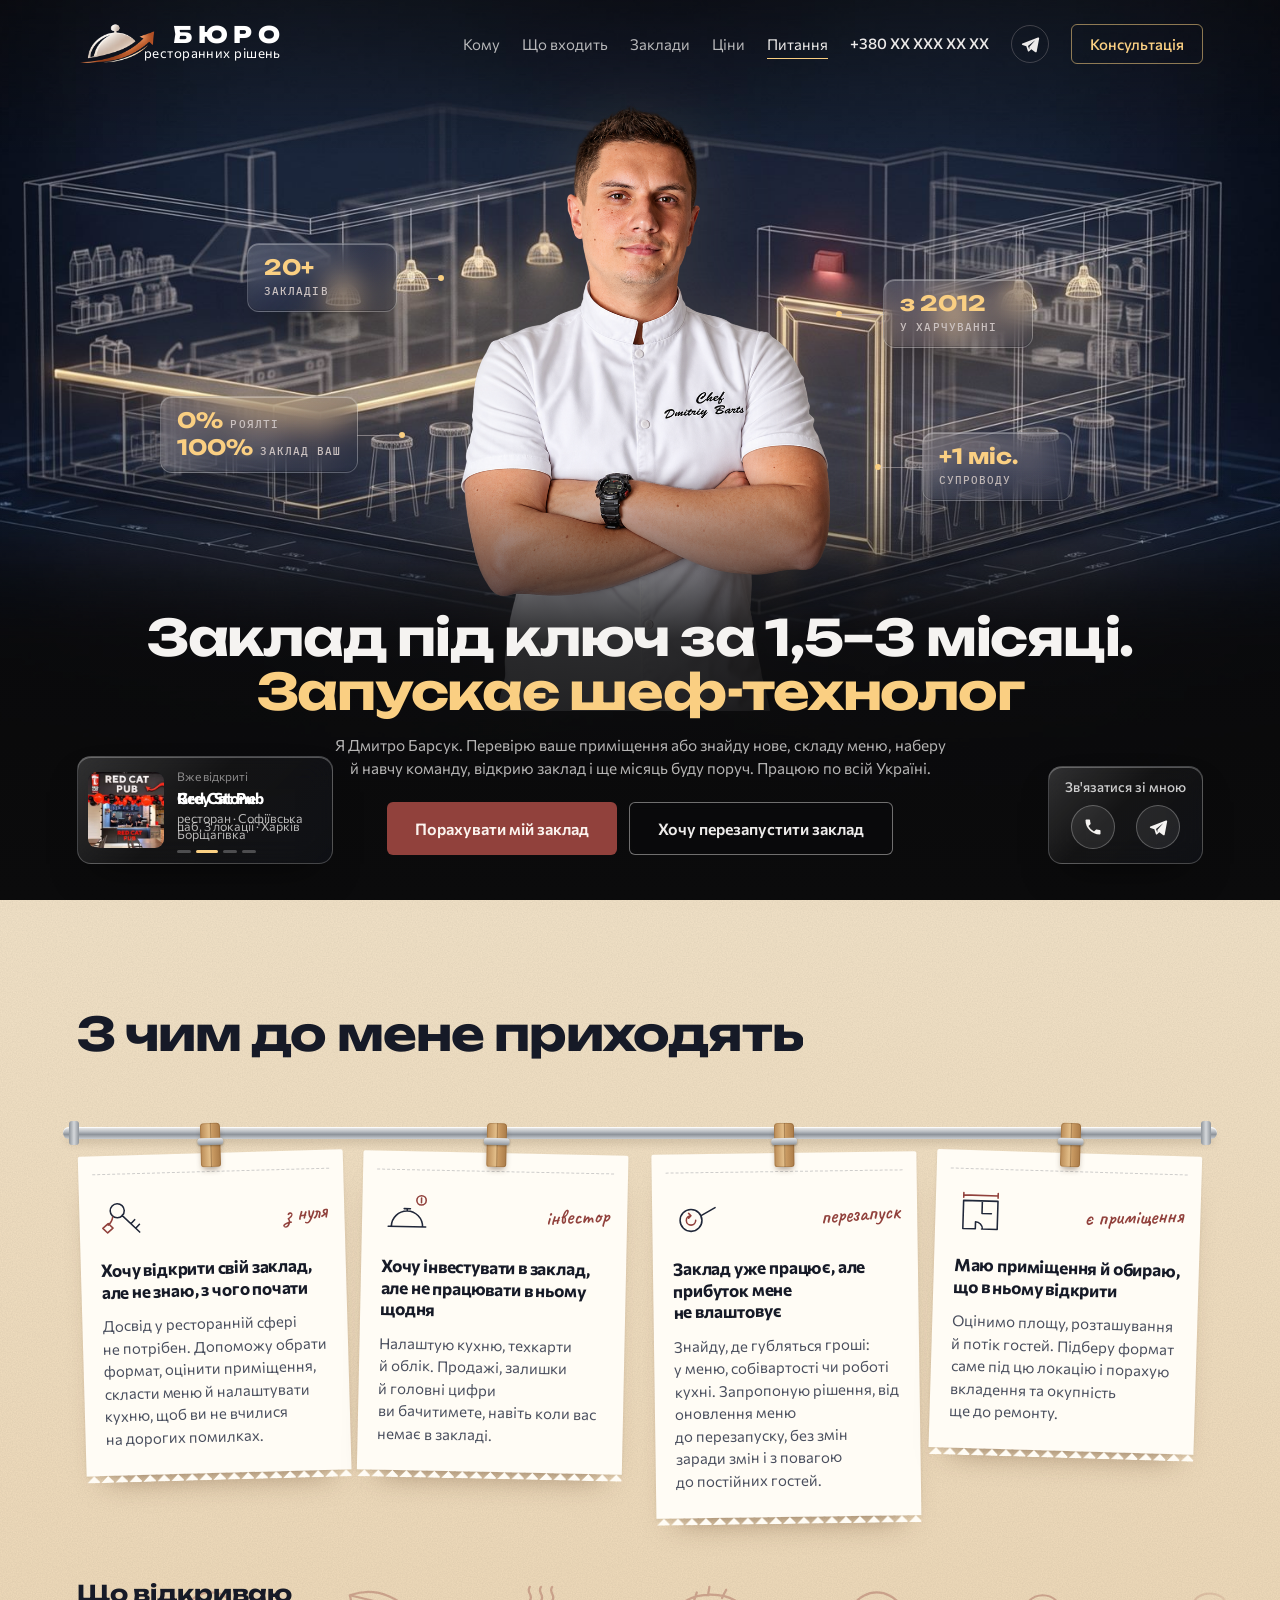
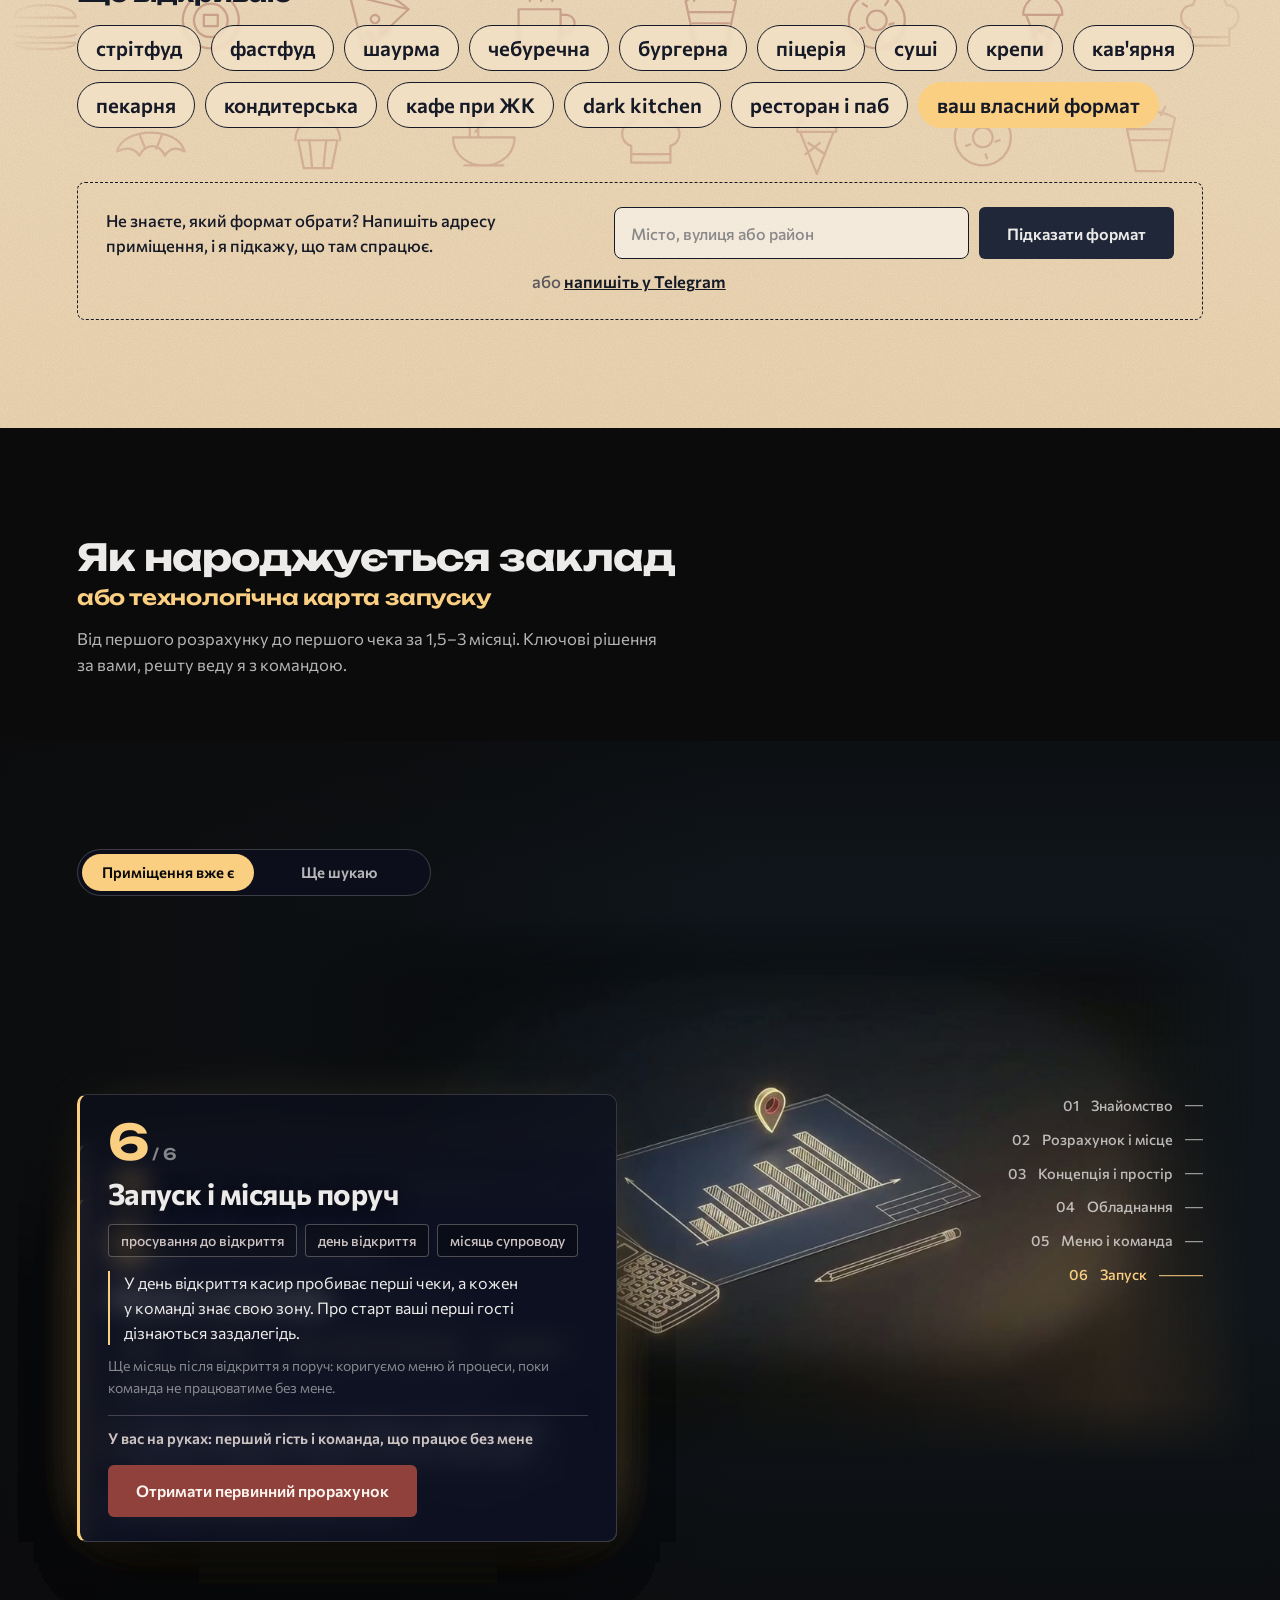
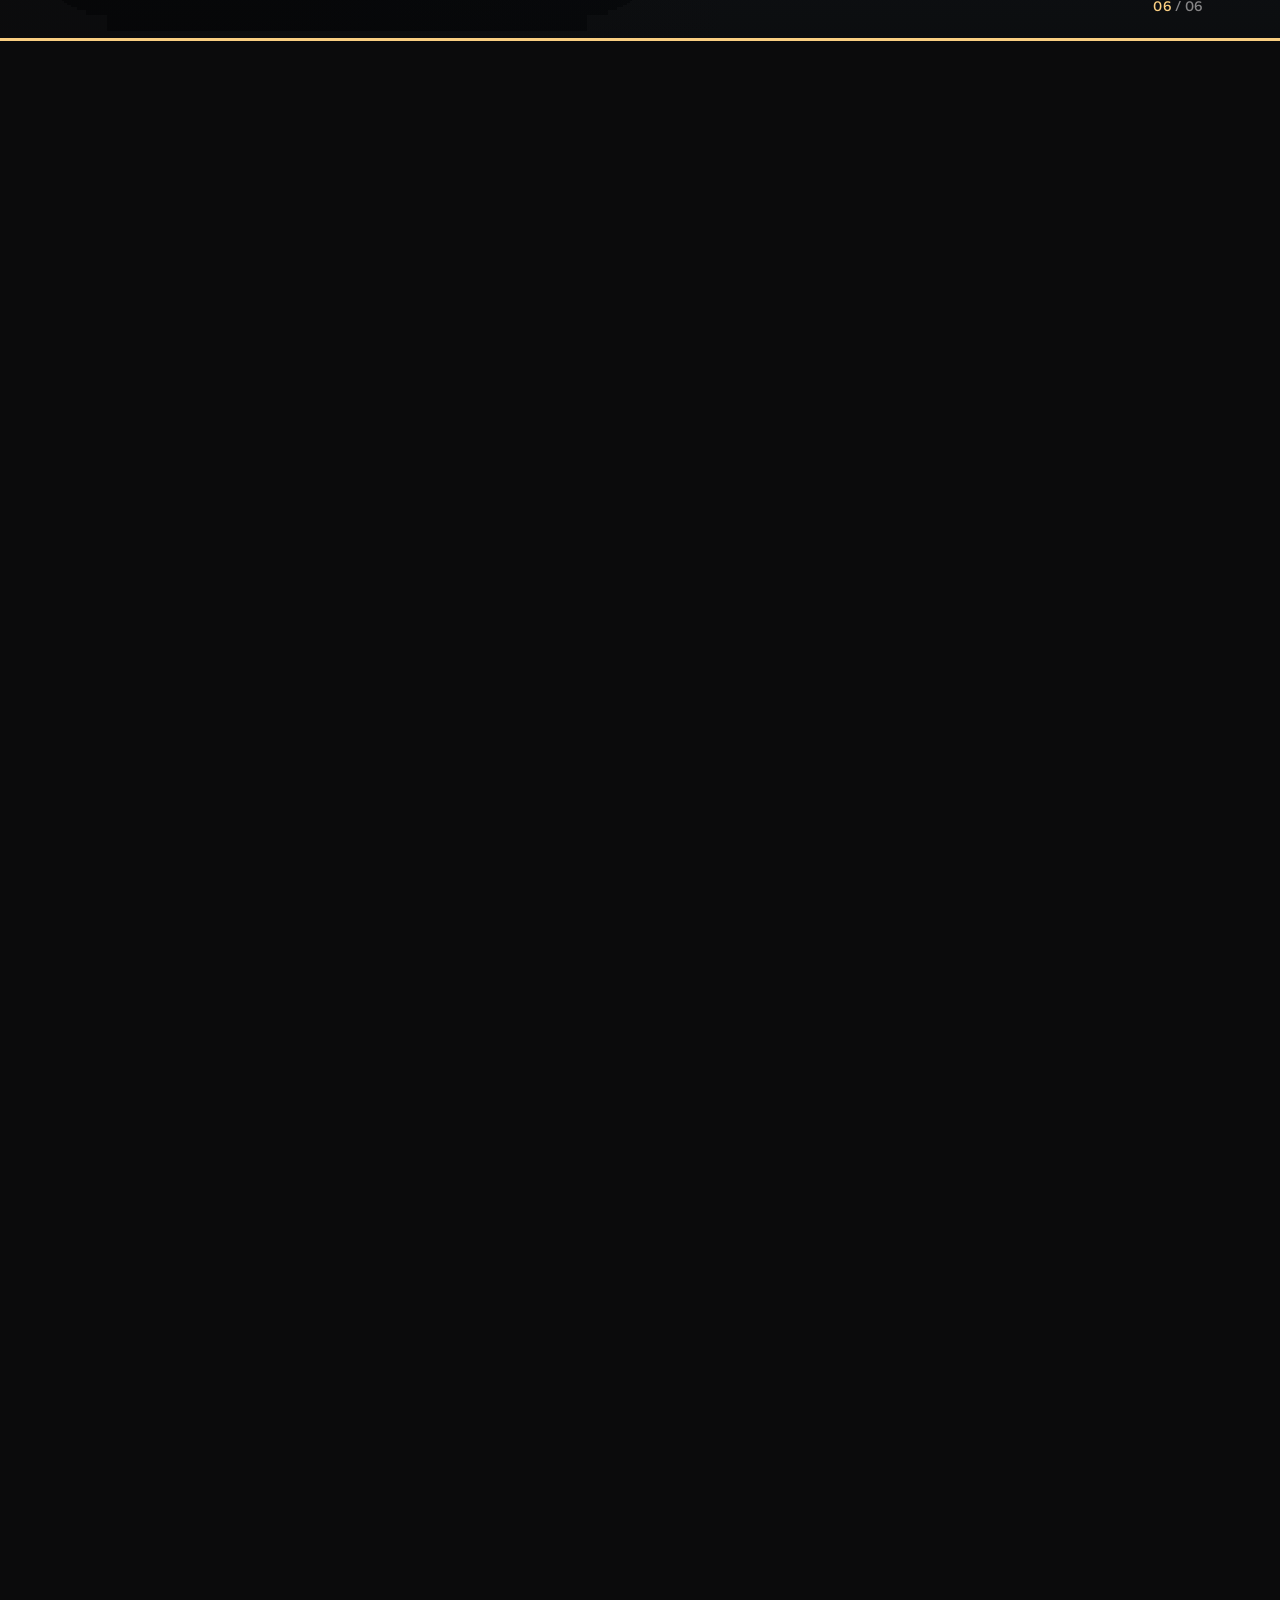
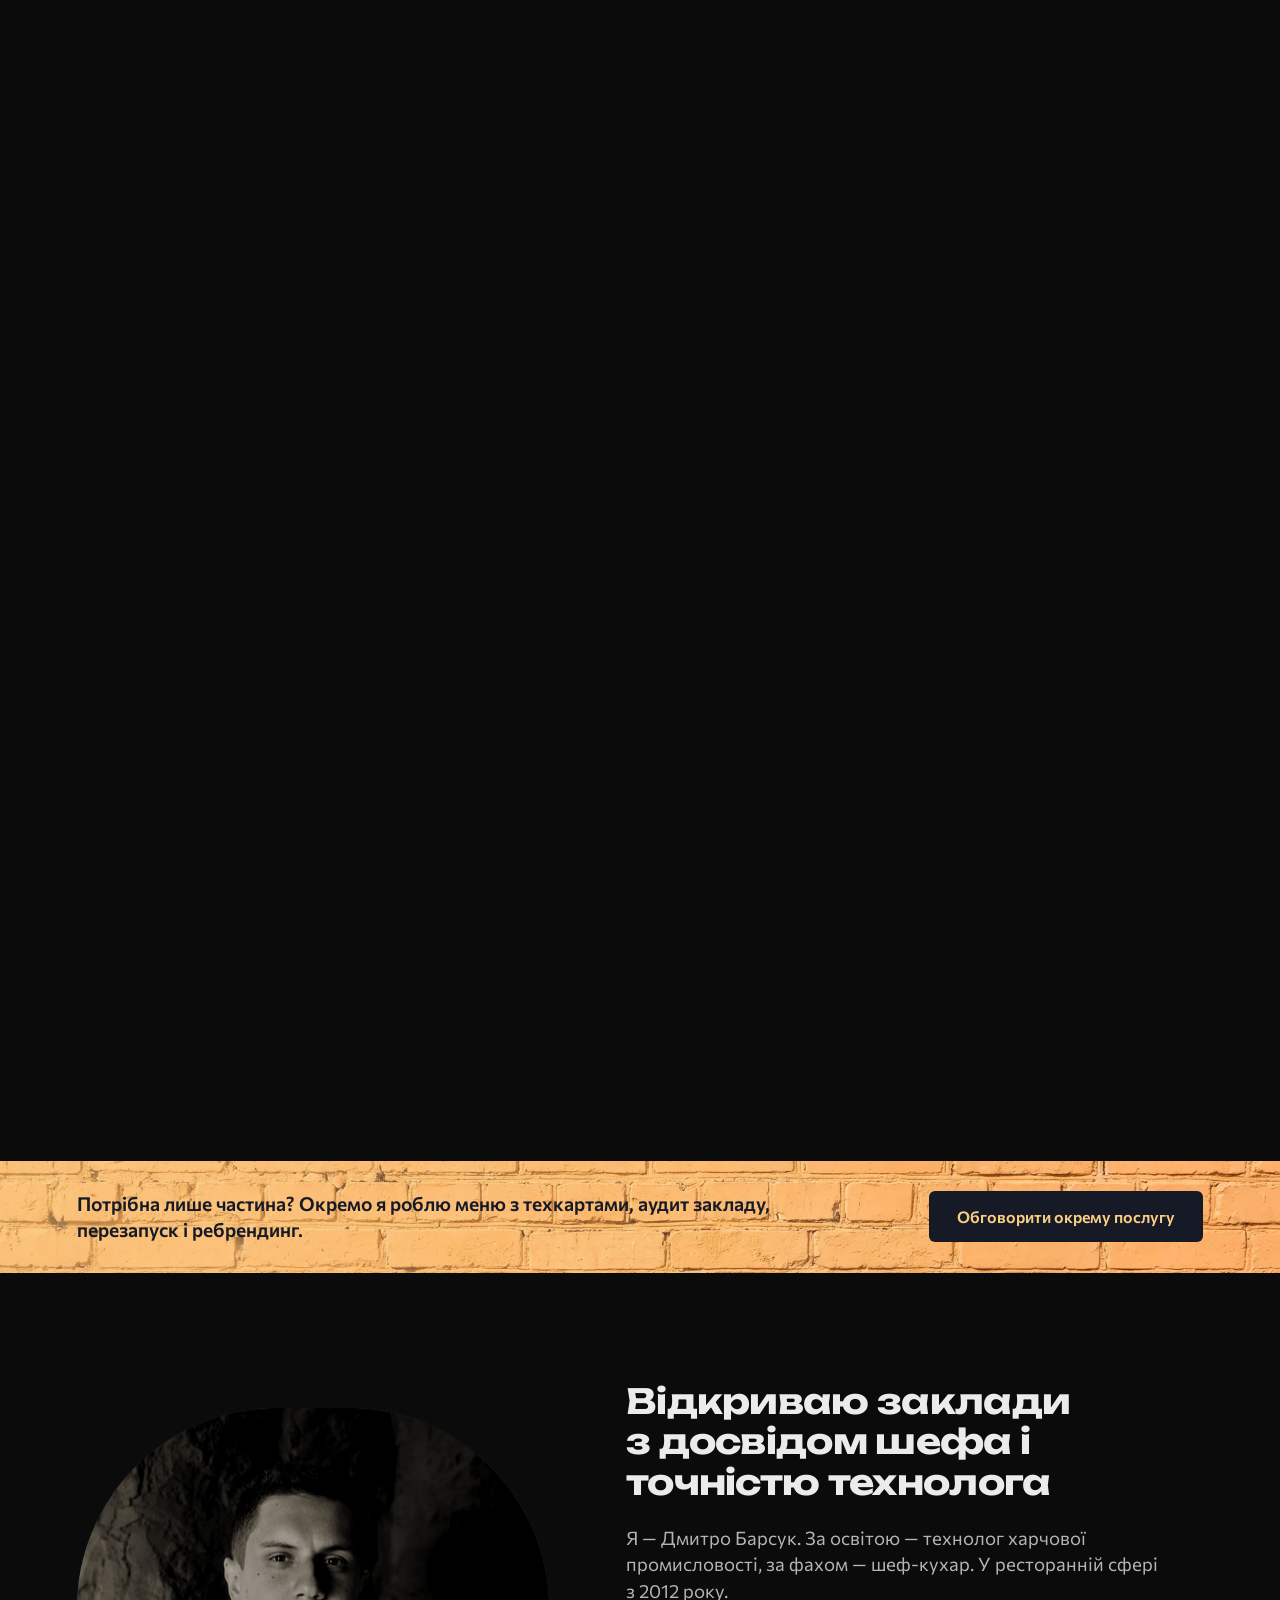
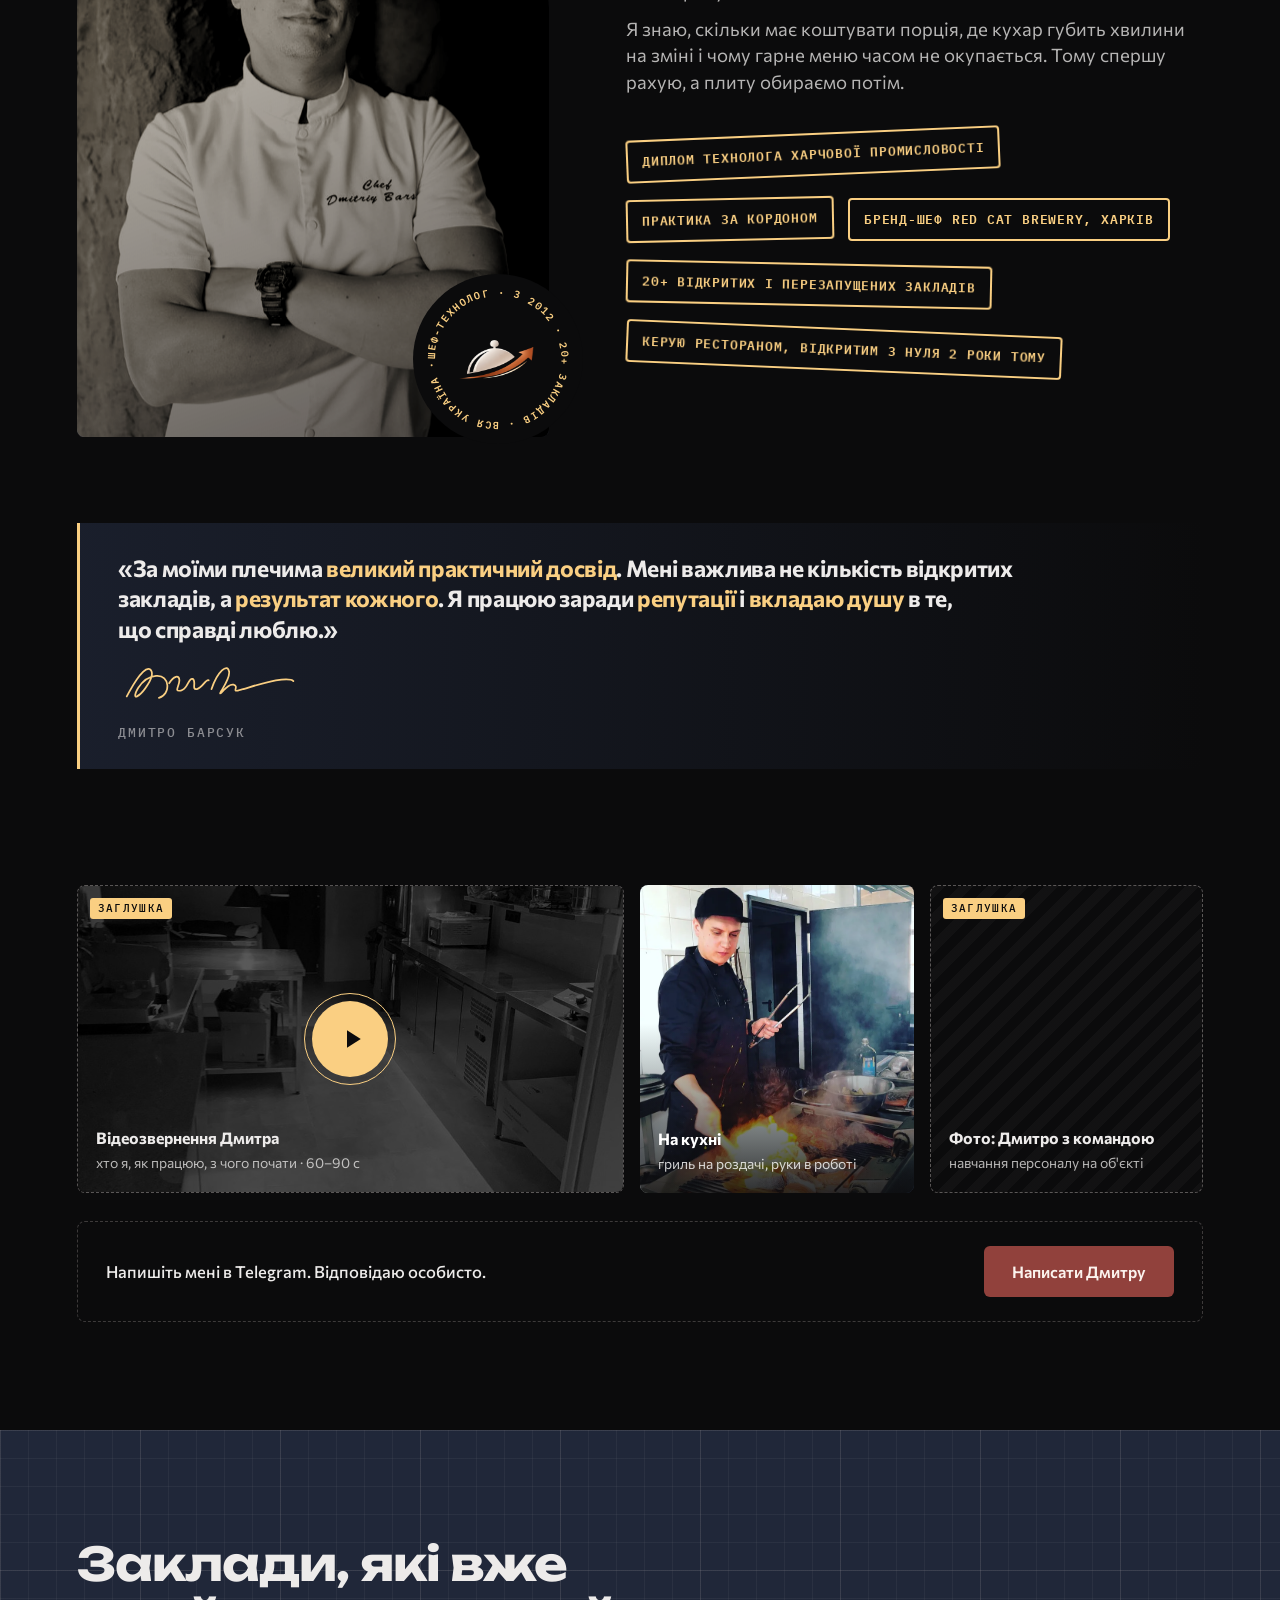
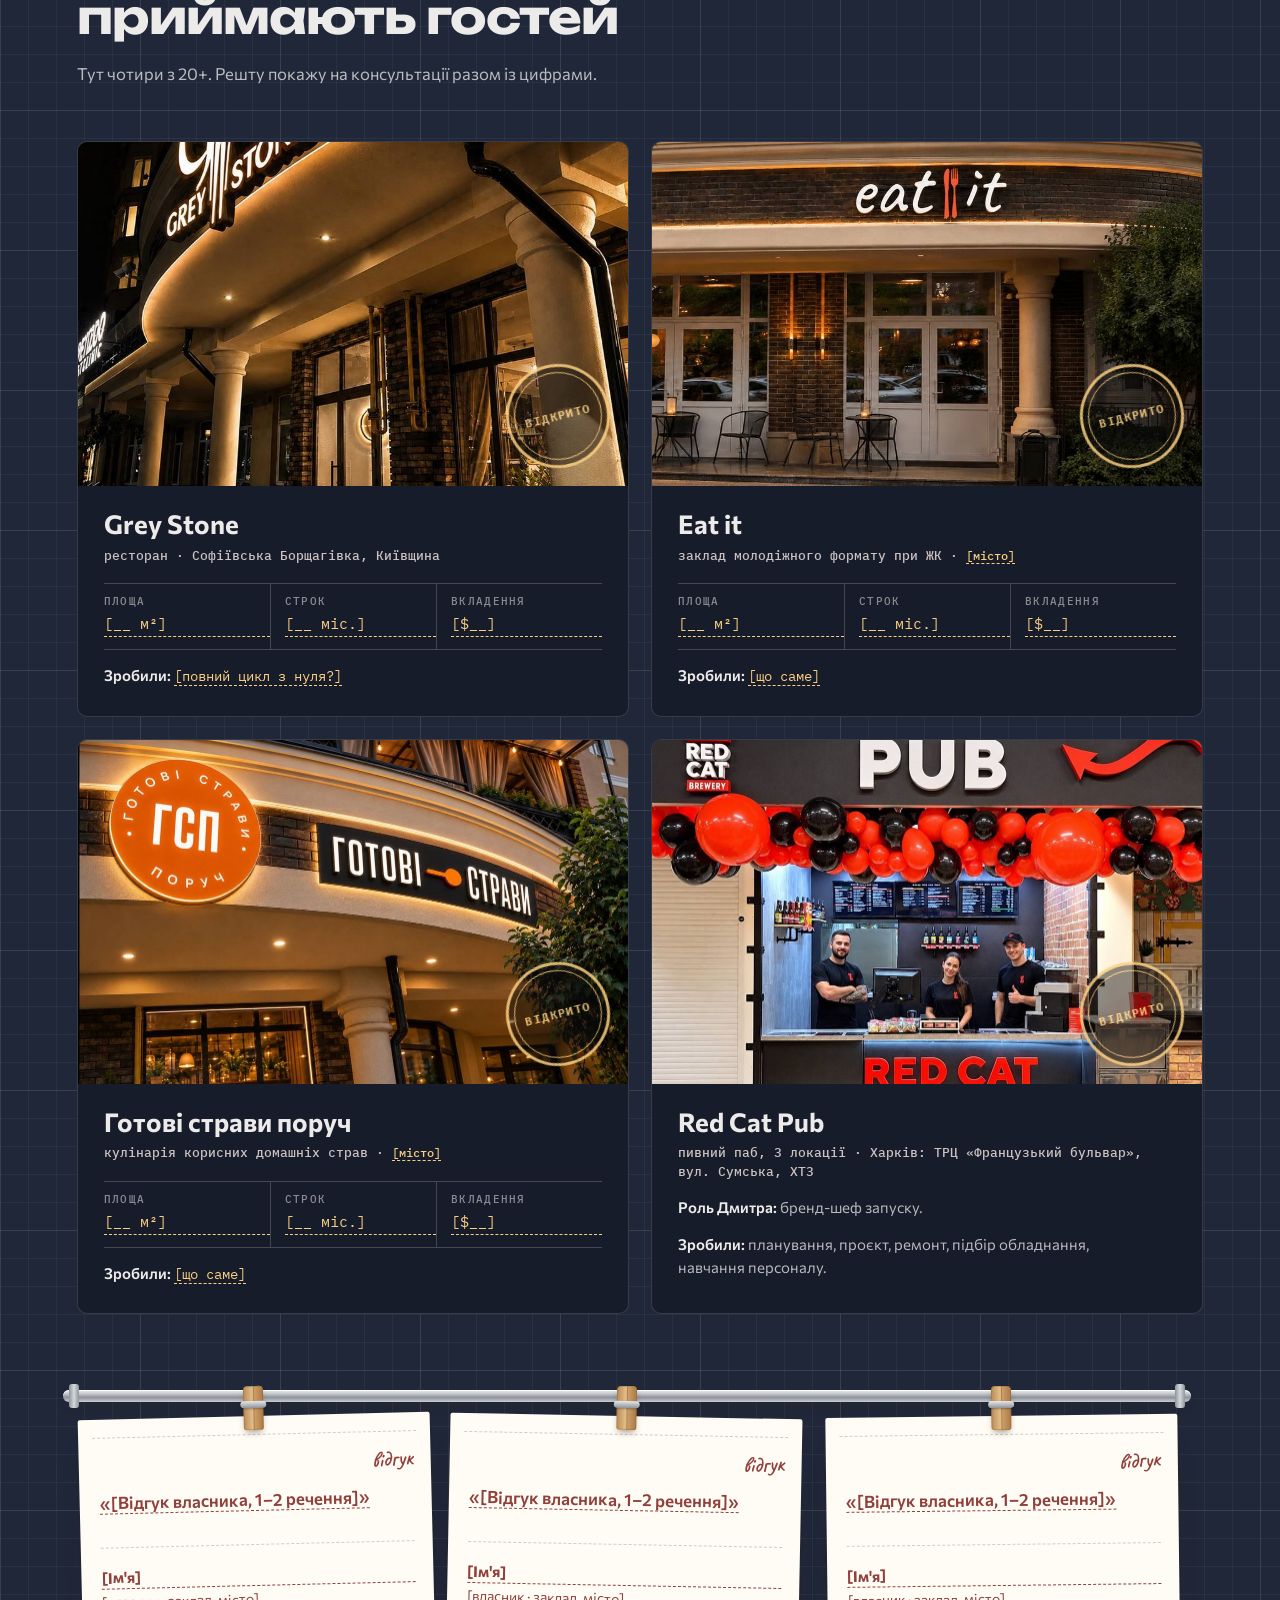
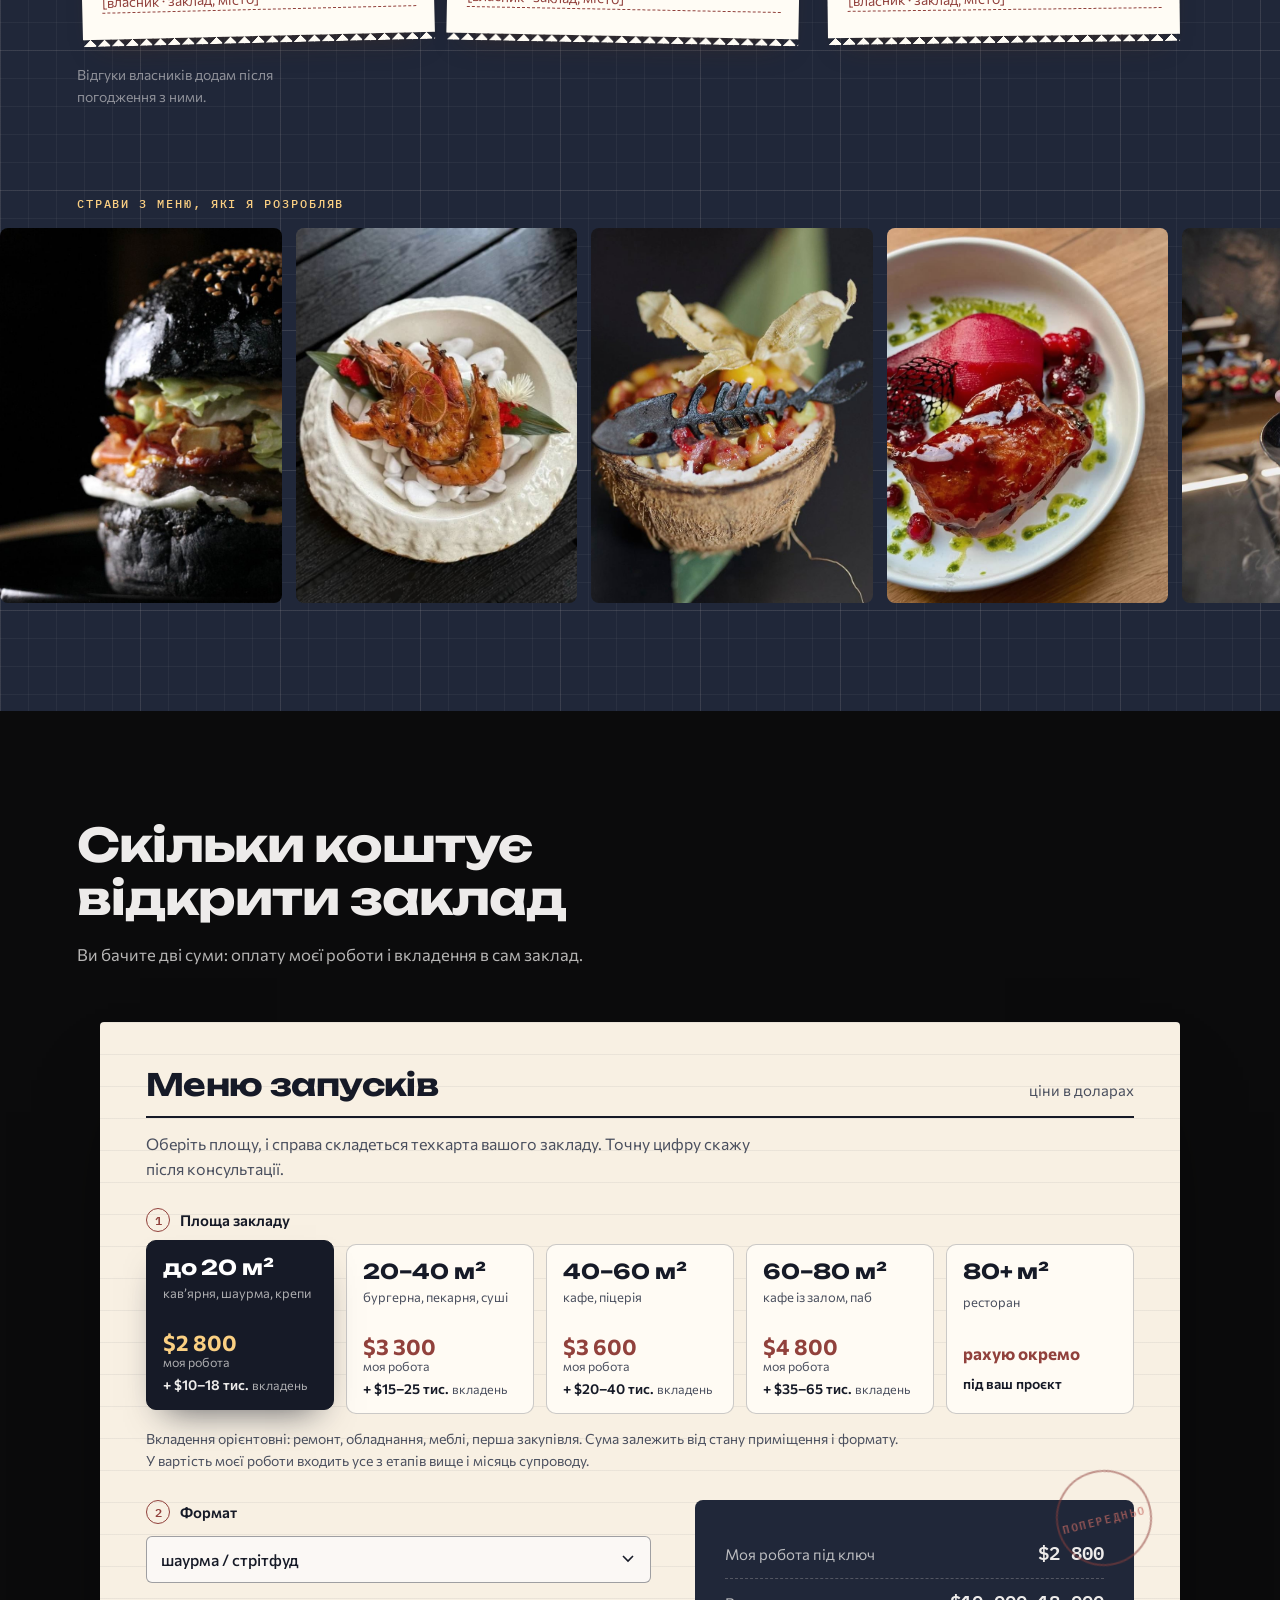
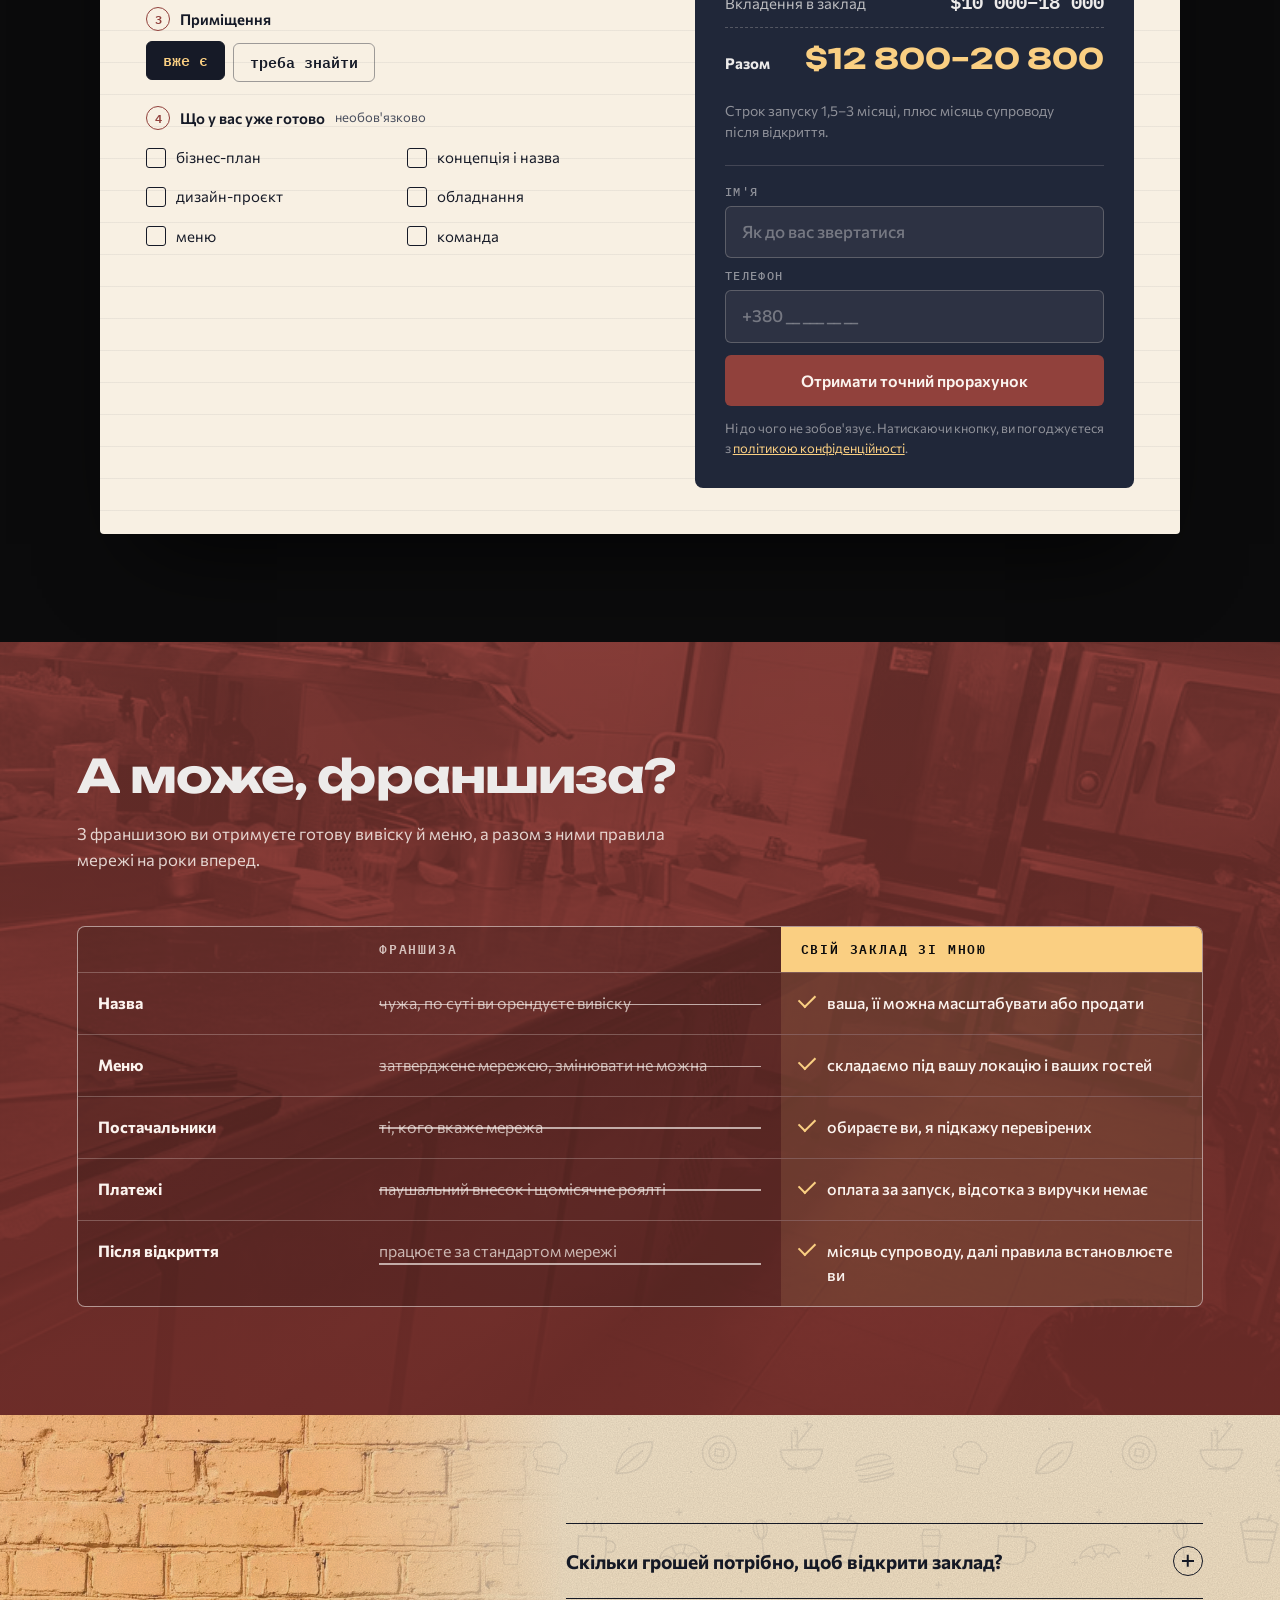
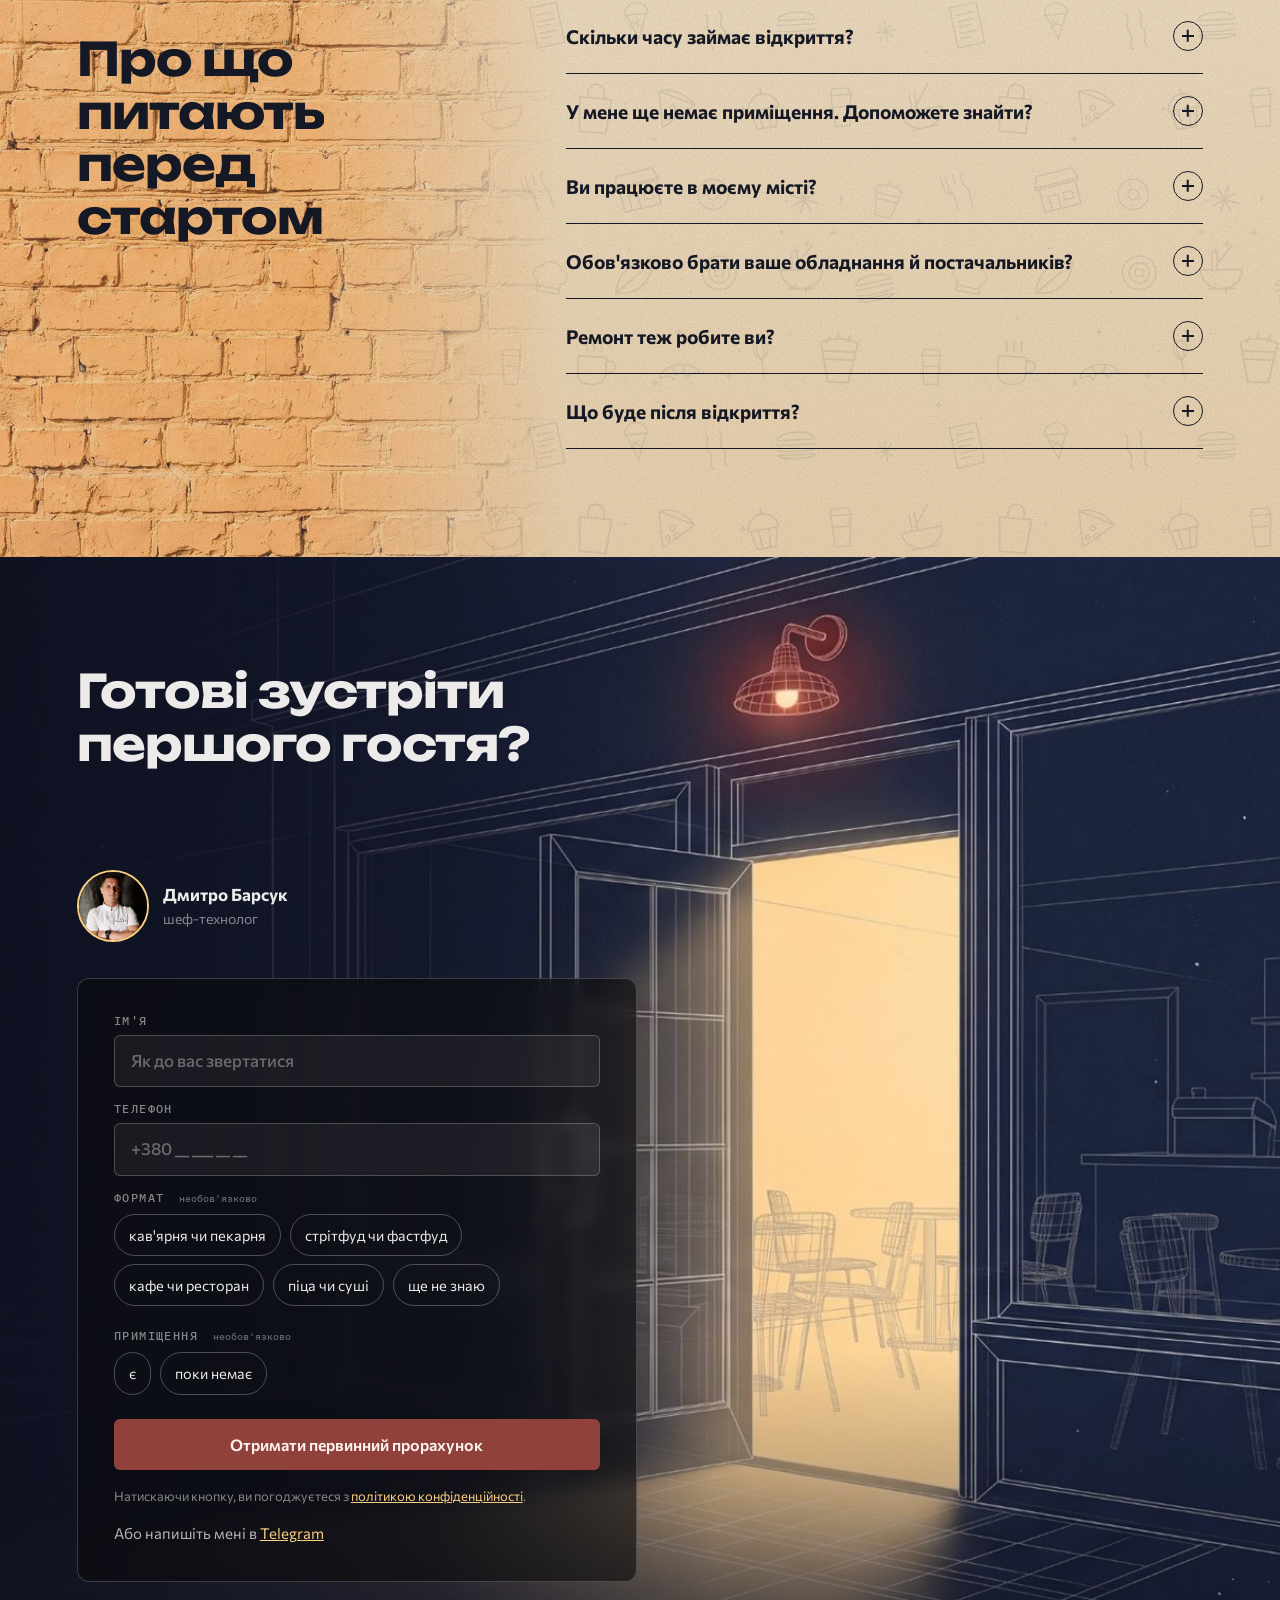
==== commit 60e838cc: "Питання: цегла смугою під лівою колонкою із заголовком Co-Authored-By: Claude Opus 5.5 <noreply@anth" ====
--- a/index.html
+++ b/index.html
@@ -544,6 +544,7 @@
 
   <!-- ============ 8. FAQ ============ -->
   <section class="sec sec--paper tex-grain tex-doodle" id="pytannia">
+    <div class="faq-brick" aria-hidden="true"></div>
     <div class="wrap faq-wrap">
       <header class="sec__head">
         <h2 data-split>Про що питають перед стартом</h2>
--- a/css/style.css
+++ b/css/style.css
@@ -982,7 +982,7 @@
 
 /* відео етапів v3: сцена менша й по центру кадру з віньєткою — на ноутбуці зсуваємо праворуч, щоб картка зліва її не закривала */
 @media (min-width:821px){
-  .reel__video,.reel__still{left:58%;transform:translate(-50%,-50%);width:min(66%,1200px,calc(100svh * 16 / 9 * .9))}
+  .reel__video,.reel__still{left:60%;transform:translate(-50%,-50%);width:min(76%,1380px,calc(100svh * 16 / 9 * 1.02))}
 }
 /* на телефоні — кадр 4:3 угорі над карткою */
 @media (max-width:820px){
@@ -1001,3 +1001,19 @@
 .rv__note{margin-top:28px}
 @media (max-width:1180px){.who--reviews{grid-template-columns:repeat(2,minmax(0,1fr))}}
 @media (max-width:820px){.who--reviews{grid-template-columns:minmax(0,1fr)}}
+
+/* етапи: без моноширинних капсів — основний шрифт, звичайні літери */
+.chips li{font:500 14px/1.1 var(--sans);letter-spacing:0;padding:8px 12px}
+.reel__out{font:600 15px/1.45 var(--sans);letter-spacing:0;text-transform:none}
+.reel__nav button{font:500 14.5px/1.1 var(--sans);letter-spacing:0;text-transform:none}
+.reel__count{font:500 14px/1 var(--sans);letter-spacing:.02em}
+.reel__hint{font:500 13px/1 var(--sans);letter-spacing:0;text-transform:none}
+
+/* питання: цегла вузькою смугою лише під лівою колонкою із заголовком, м'яко переходить у кремовий фон */
+.faq-brick{position:absolute!important;z-index:0!important;left:0;top:0;bottom:0;width:44%;pointer-events:none;
+  background:url("../media/tex/brick-wall.webp") center/cover no-repeat;opacity:.85;
+  -webkit-mask-image:linear-gradient(90deg,#000 0%,#000 55%,transparent 100%);mask-image:linear-gradient(90deg,#000 0%,#000 55%,transparent 100%)}
+@media (max-width:820px){
+  .faq-brick{width:100%;bottom:auto;height:300px;background-image:url("../media/tex/brick-wall-m.webp");
+    -webkit-mask-image:linear-gradient(180deg,#000 0%,#000 45%,transparent 100%);mask-image:linear-gradient(180deg,#000 0%,#000 45%,transparent 100%)}
+}
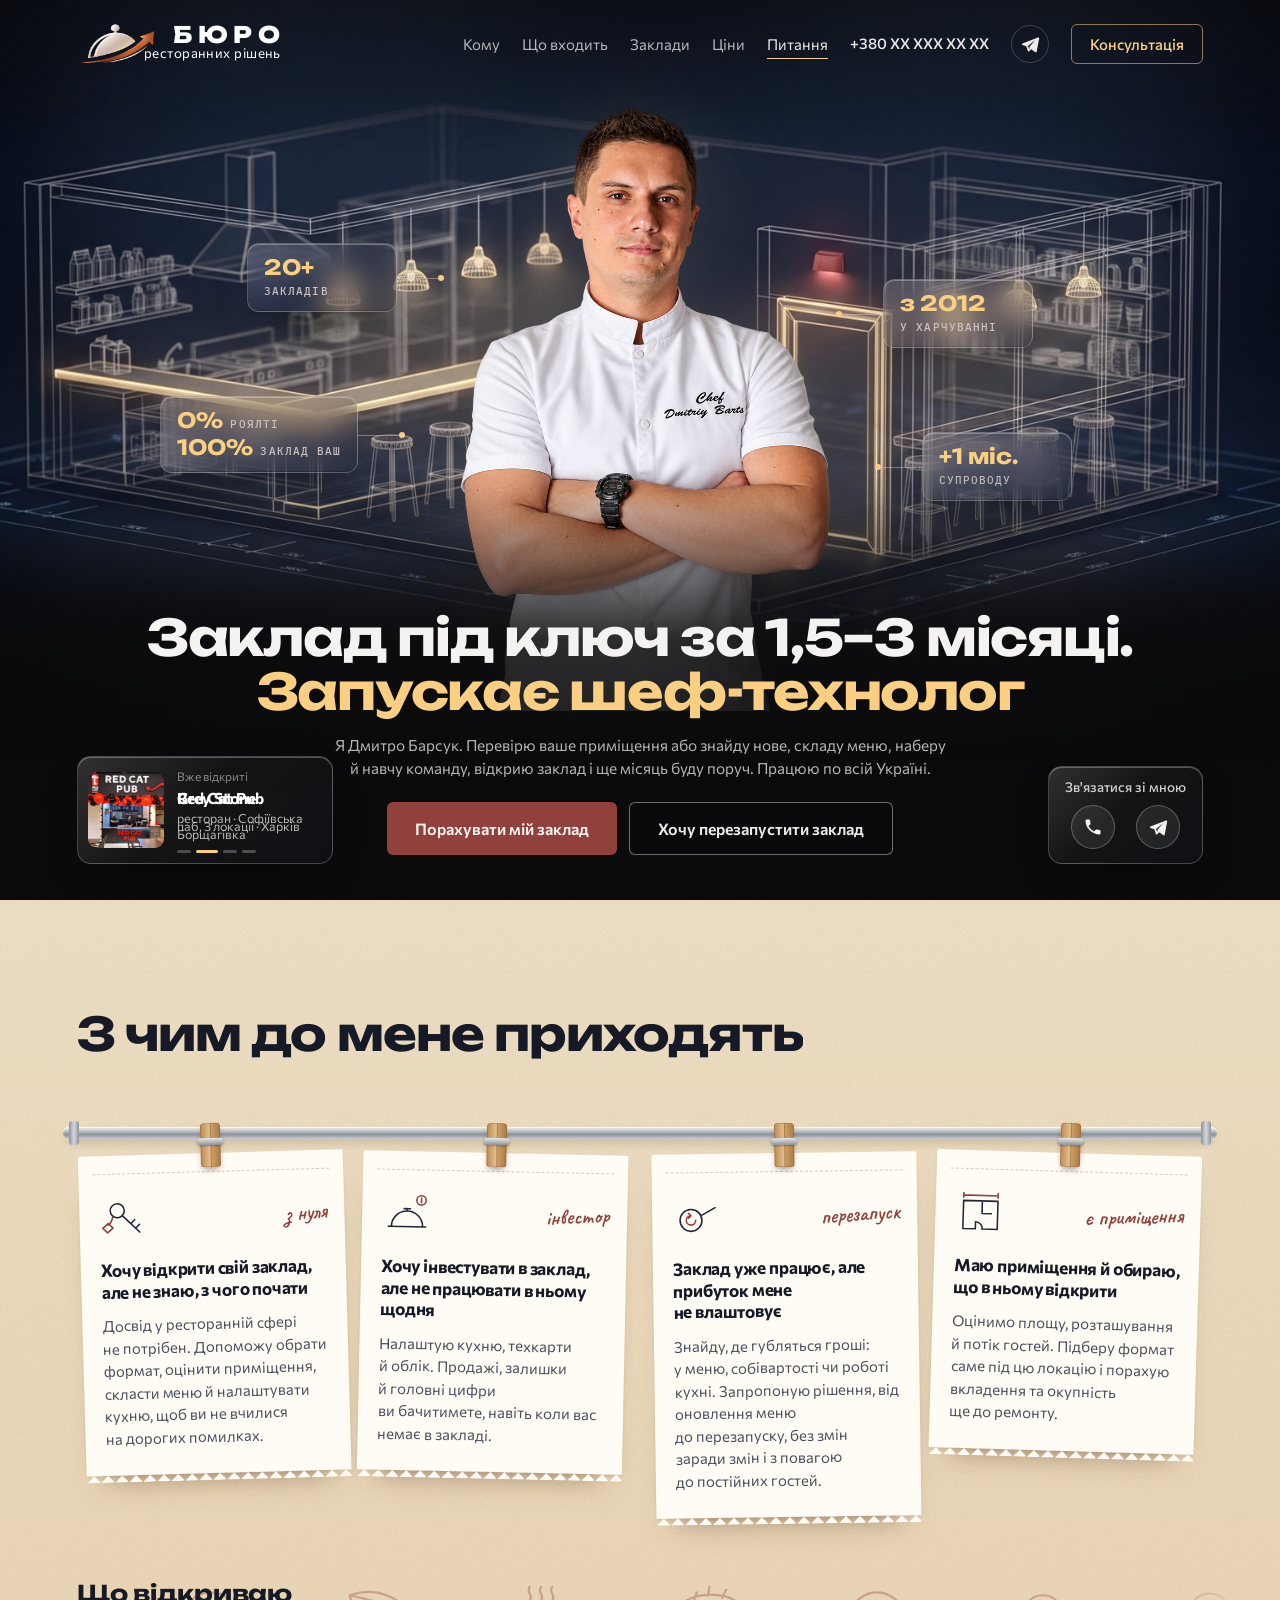
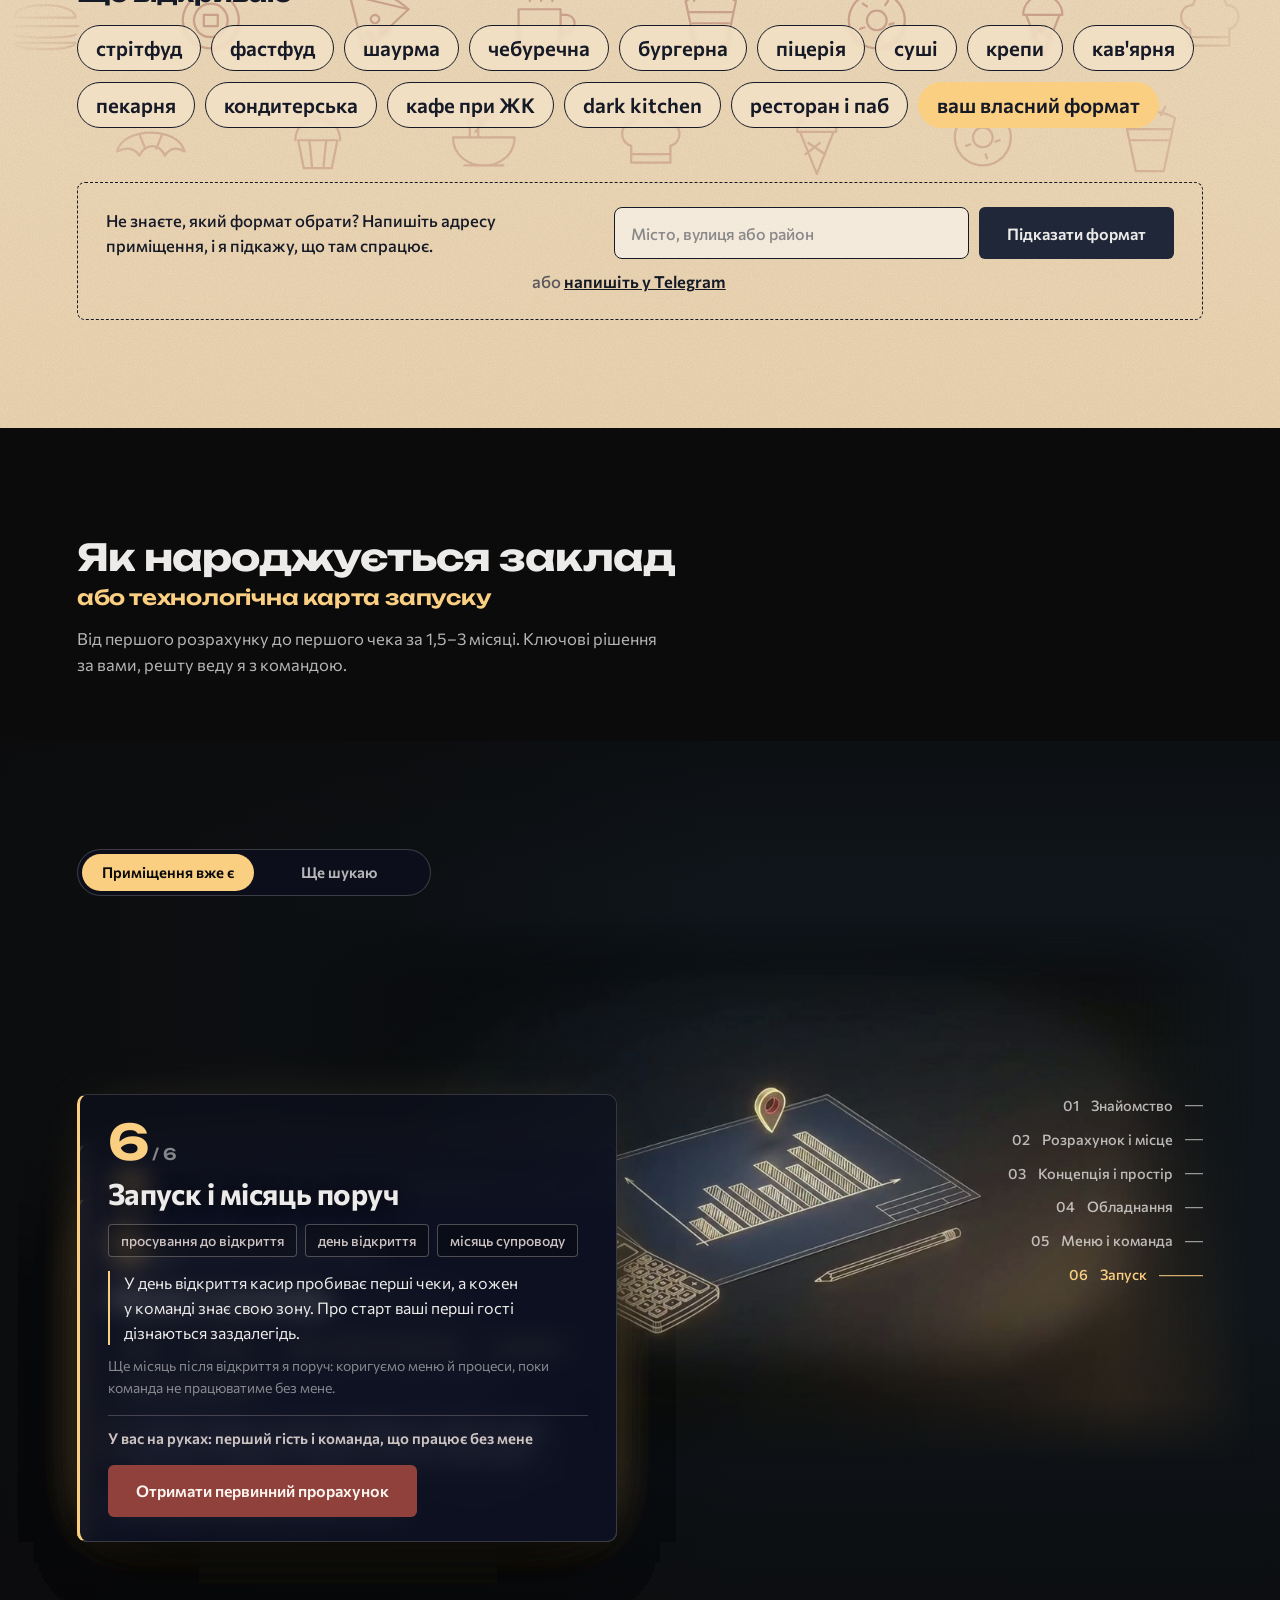
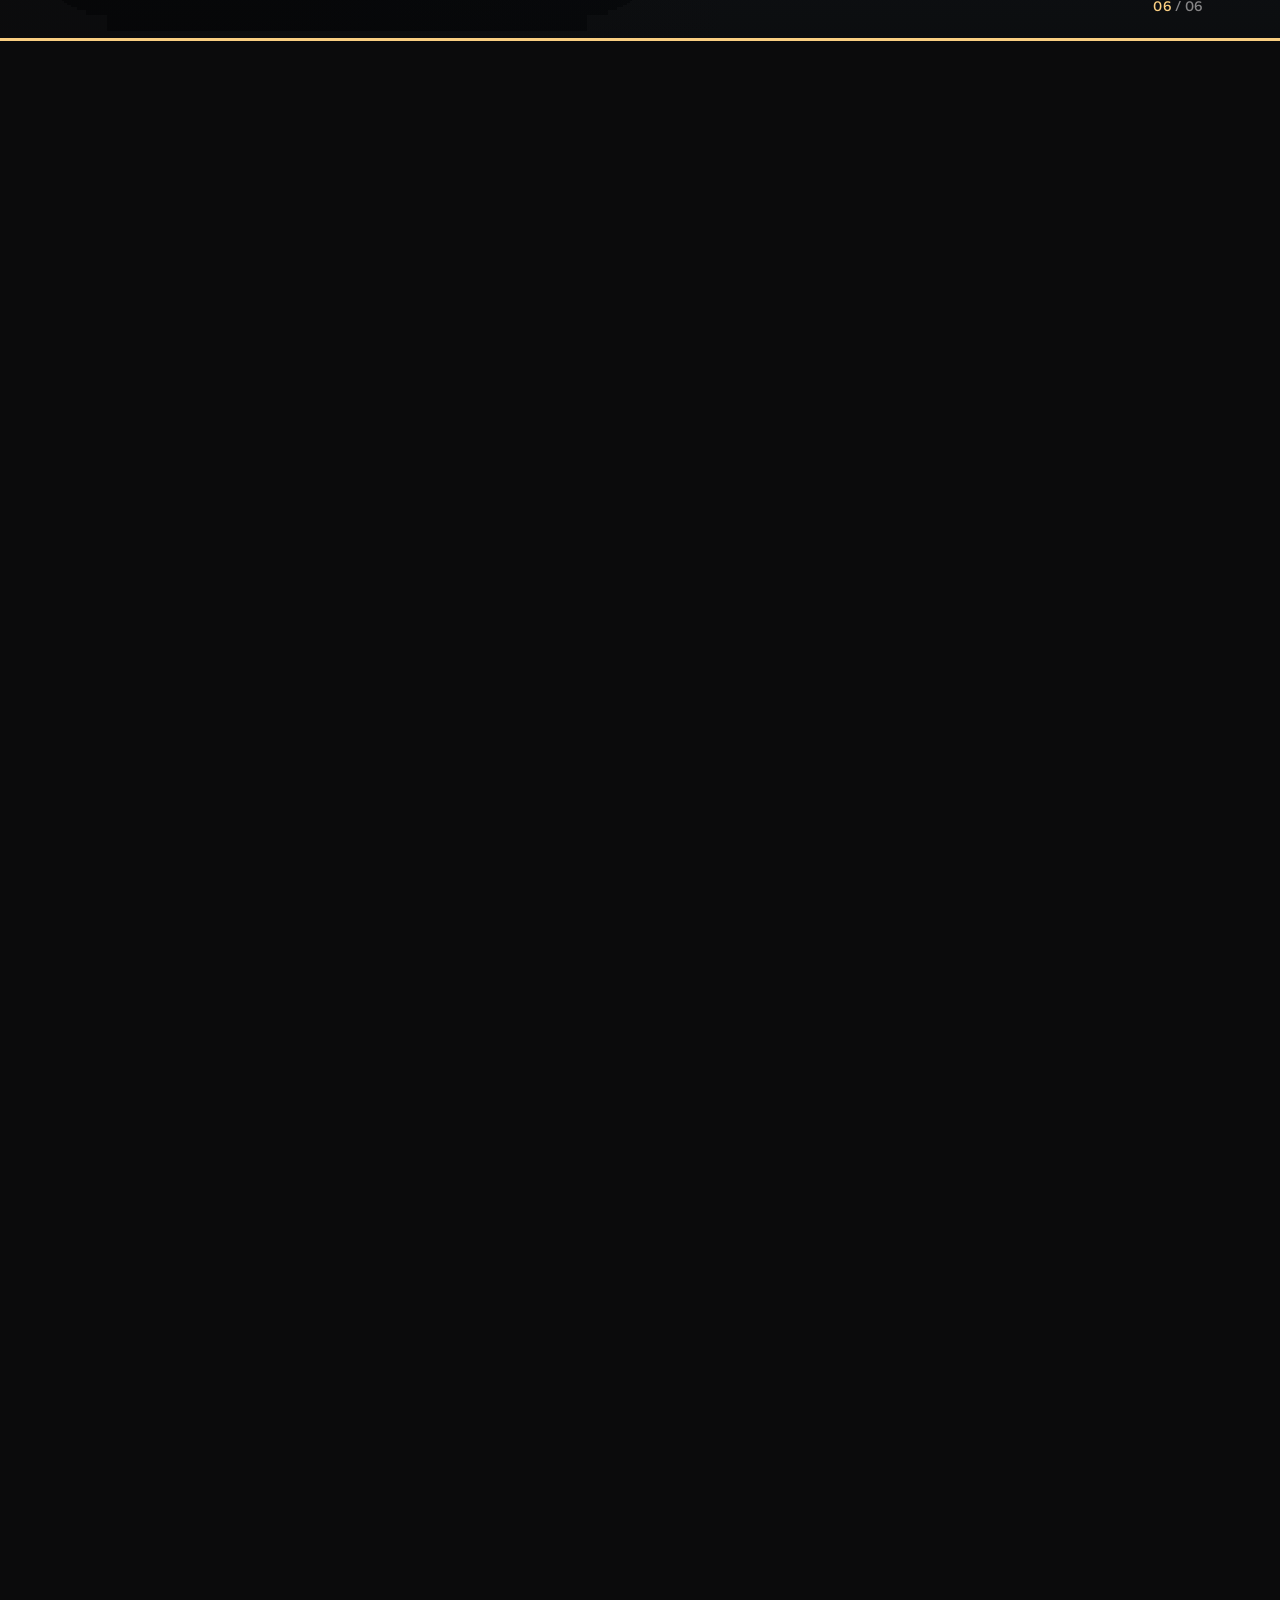
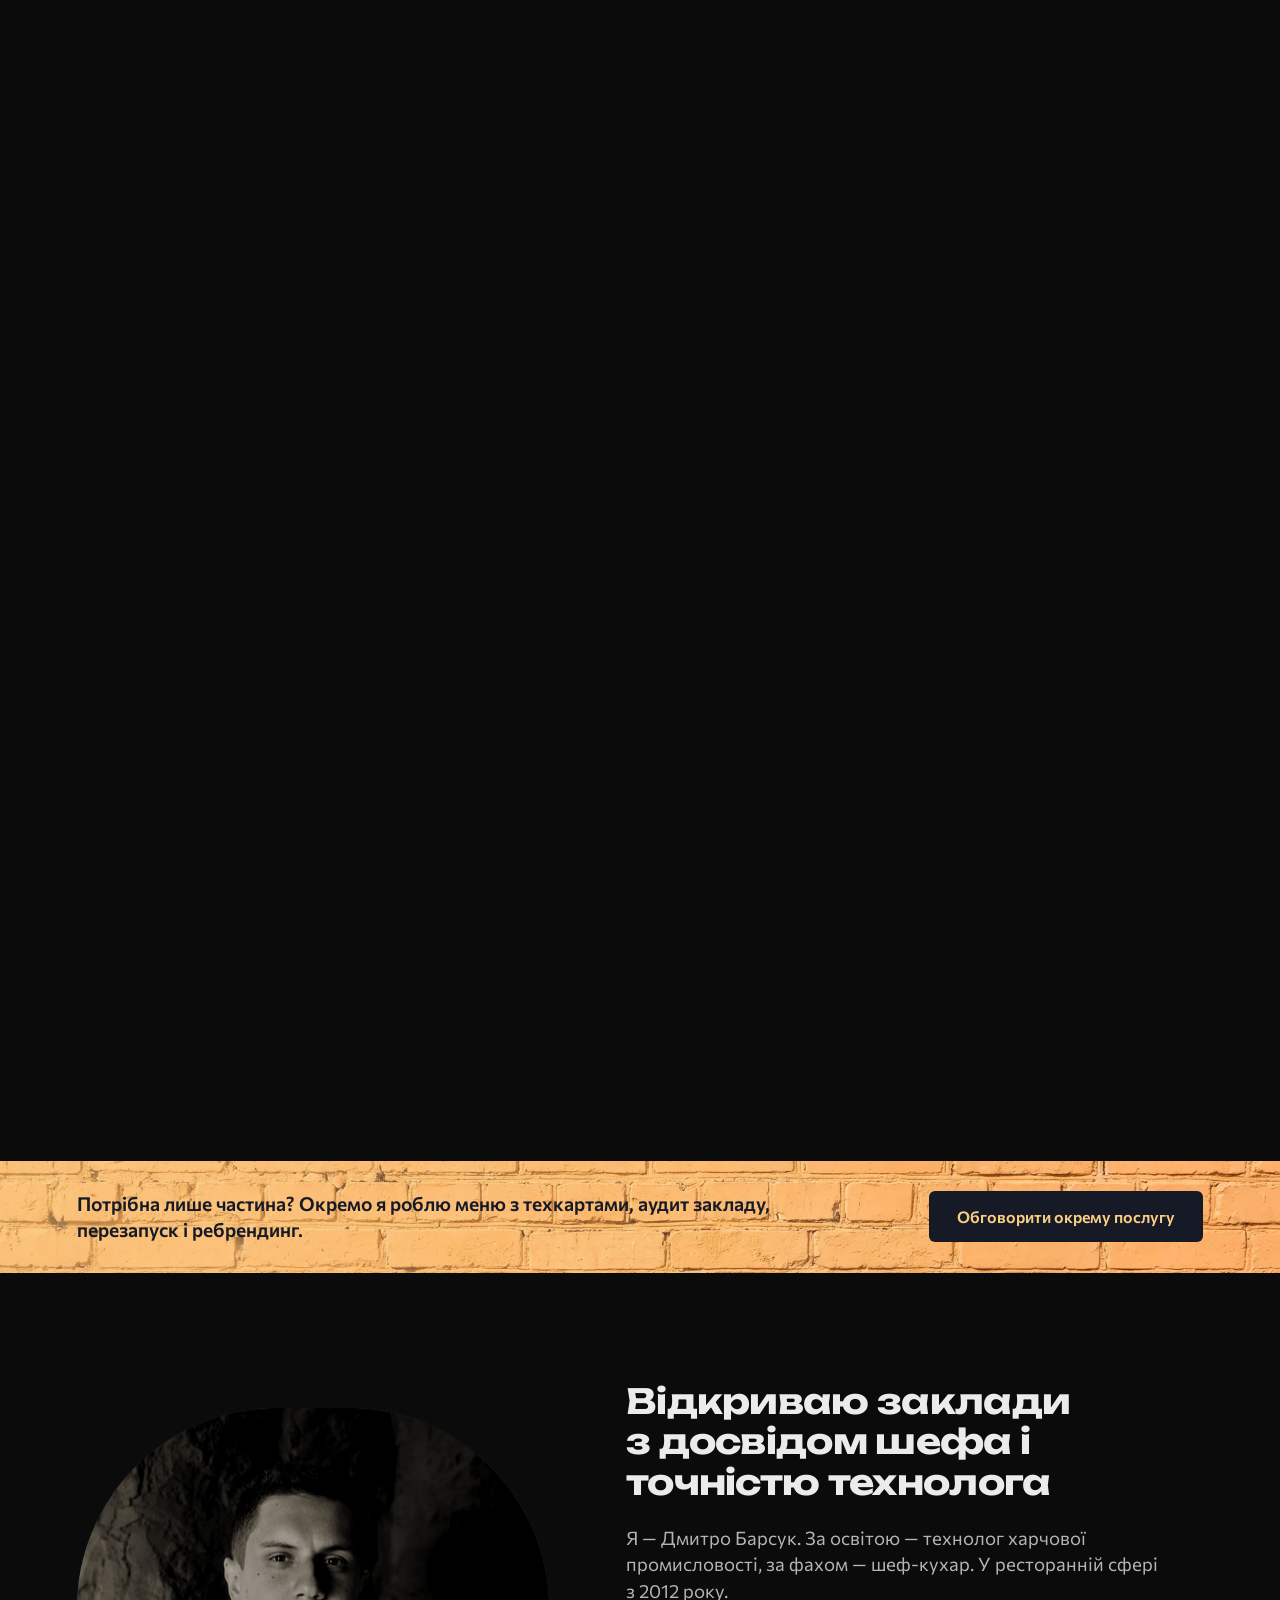
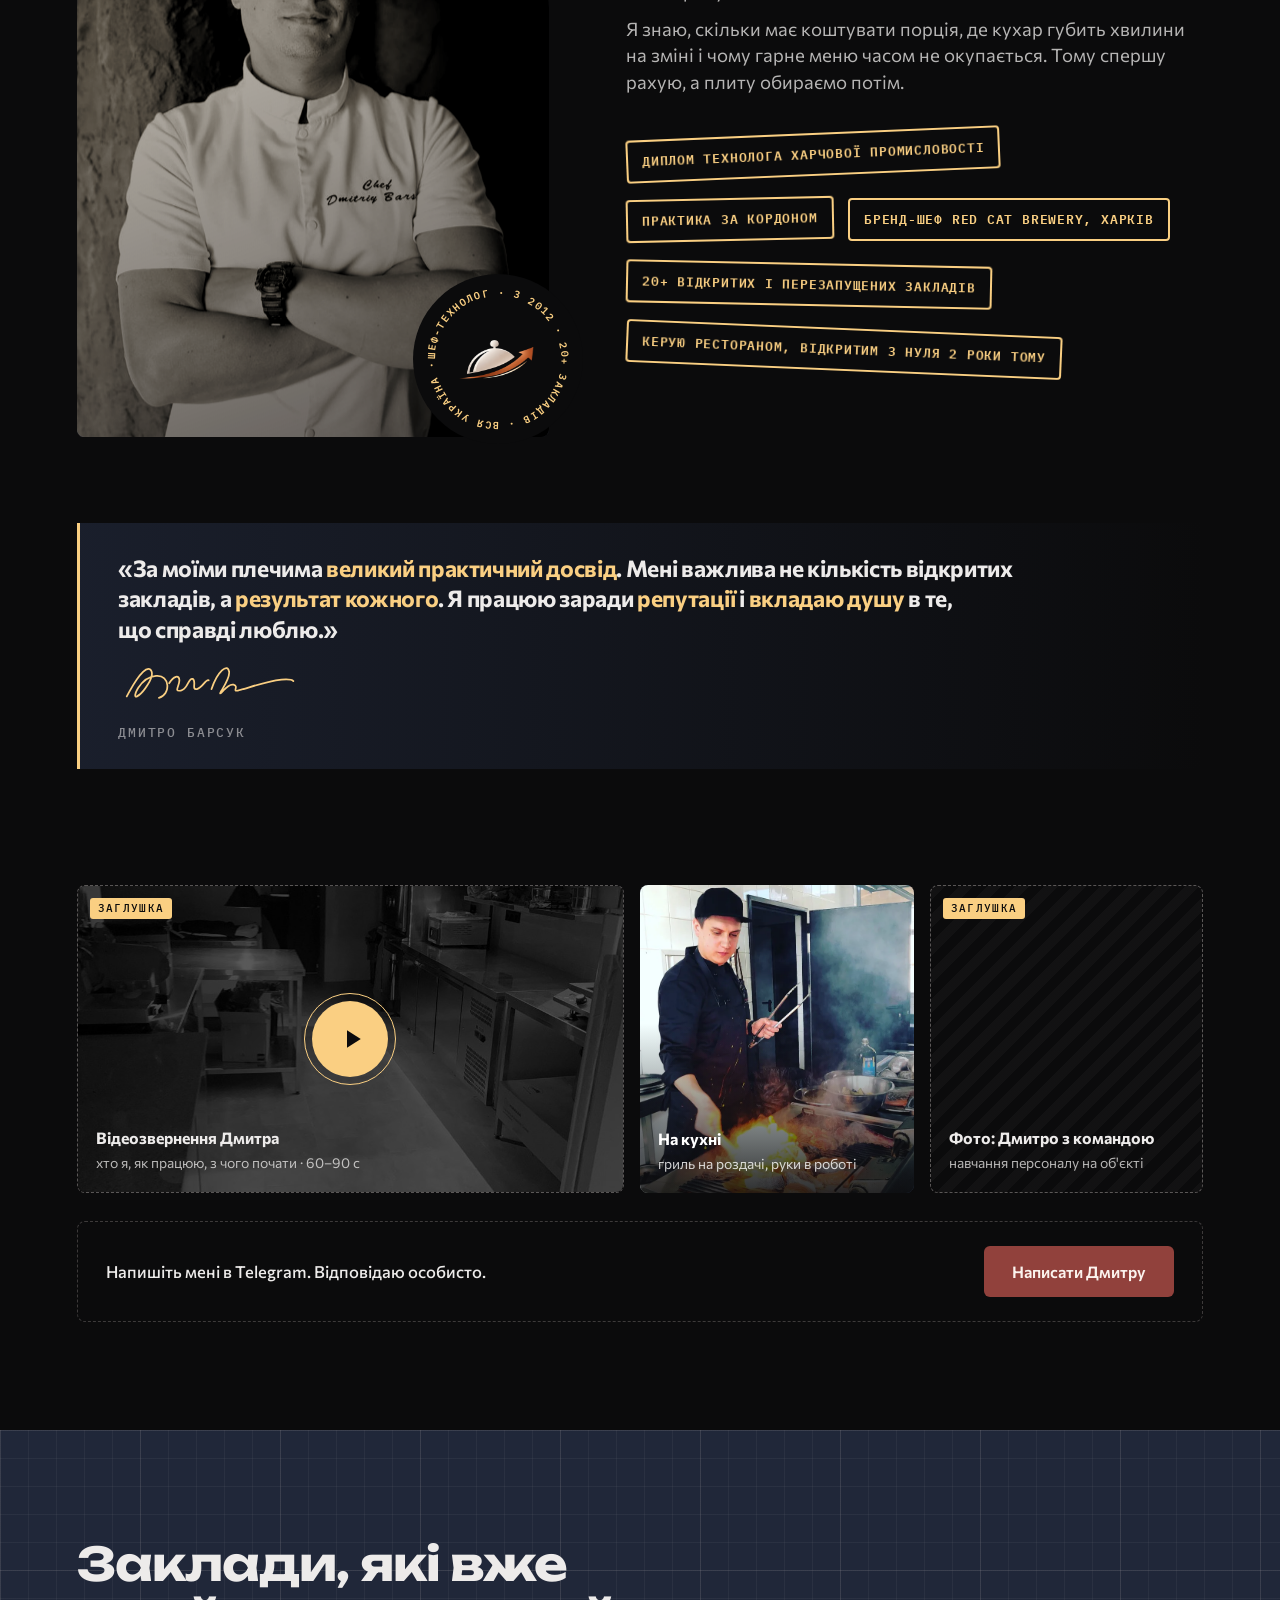
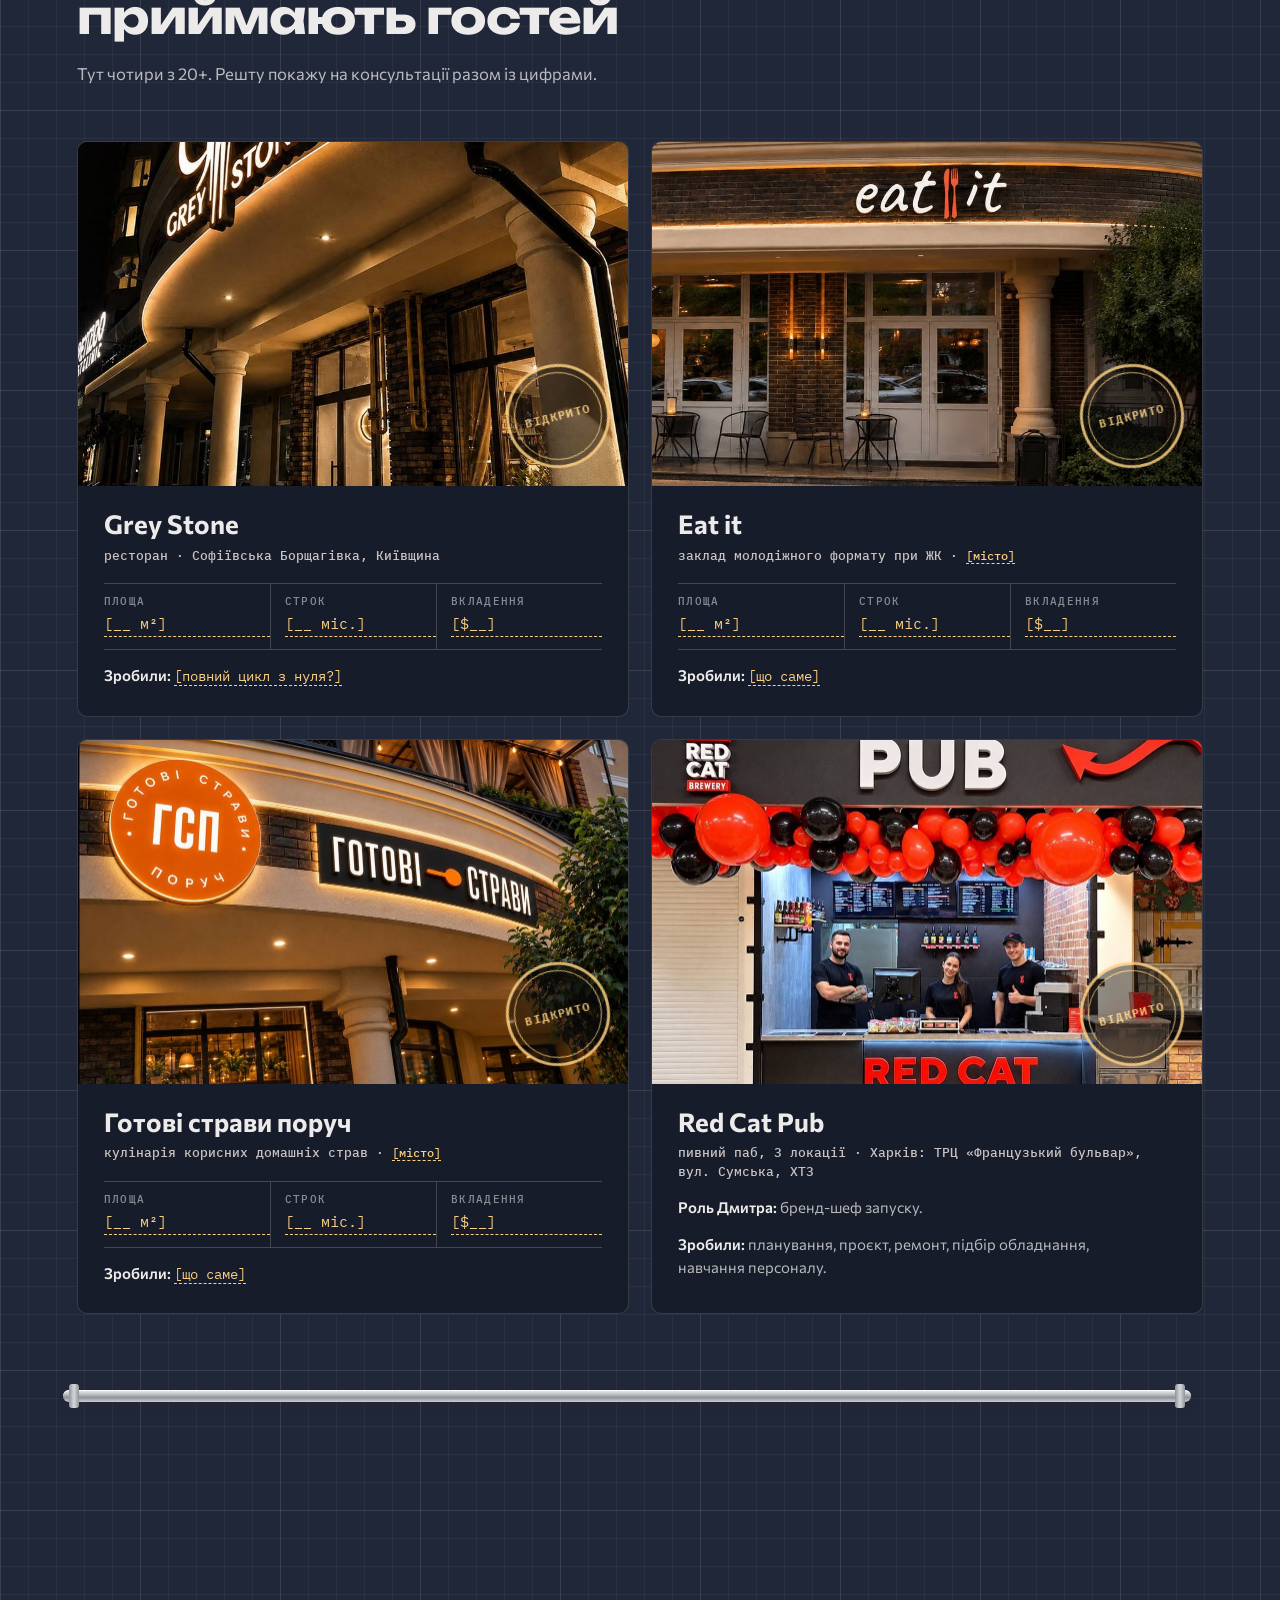
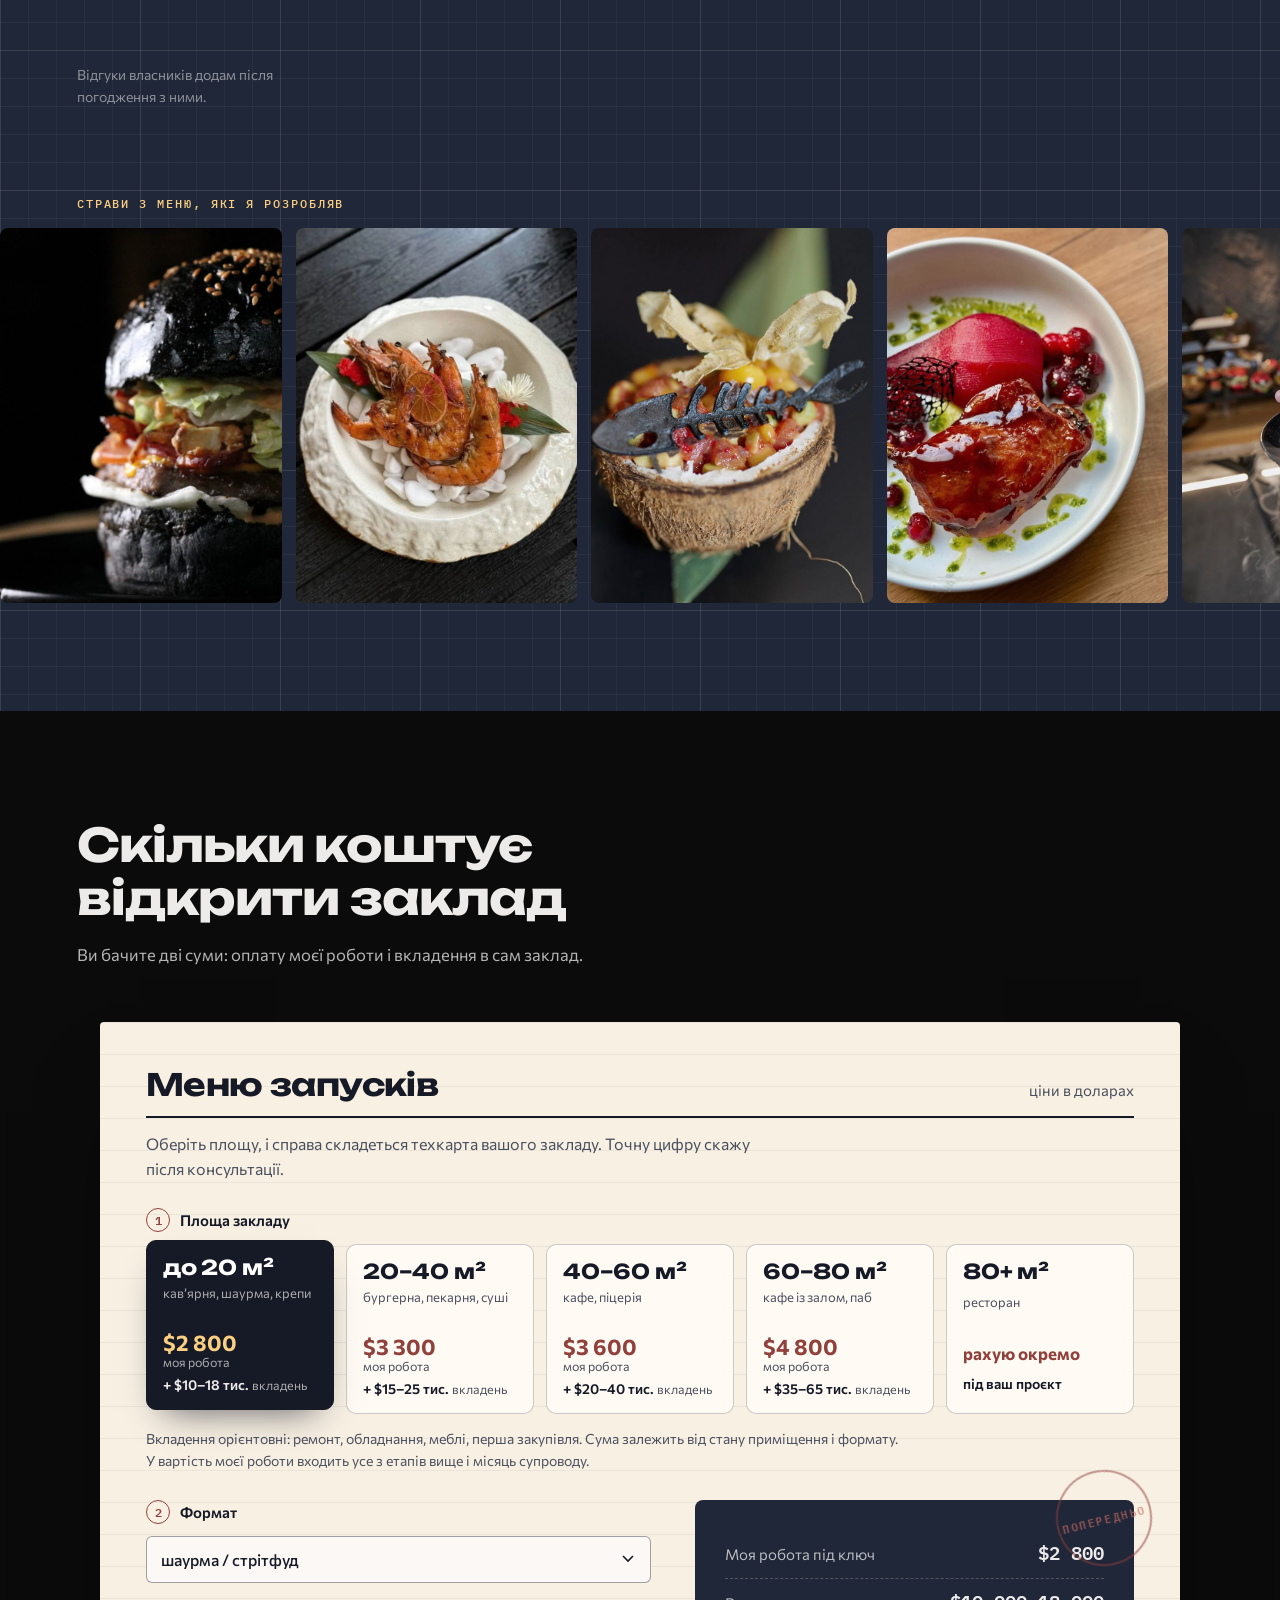
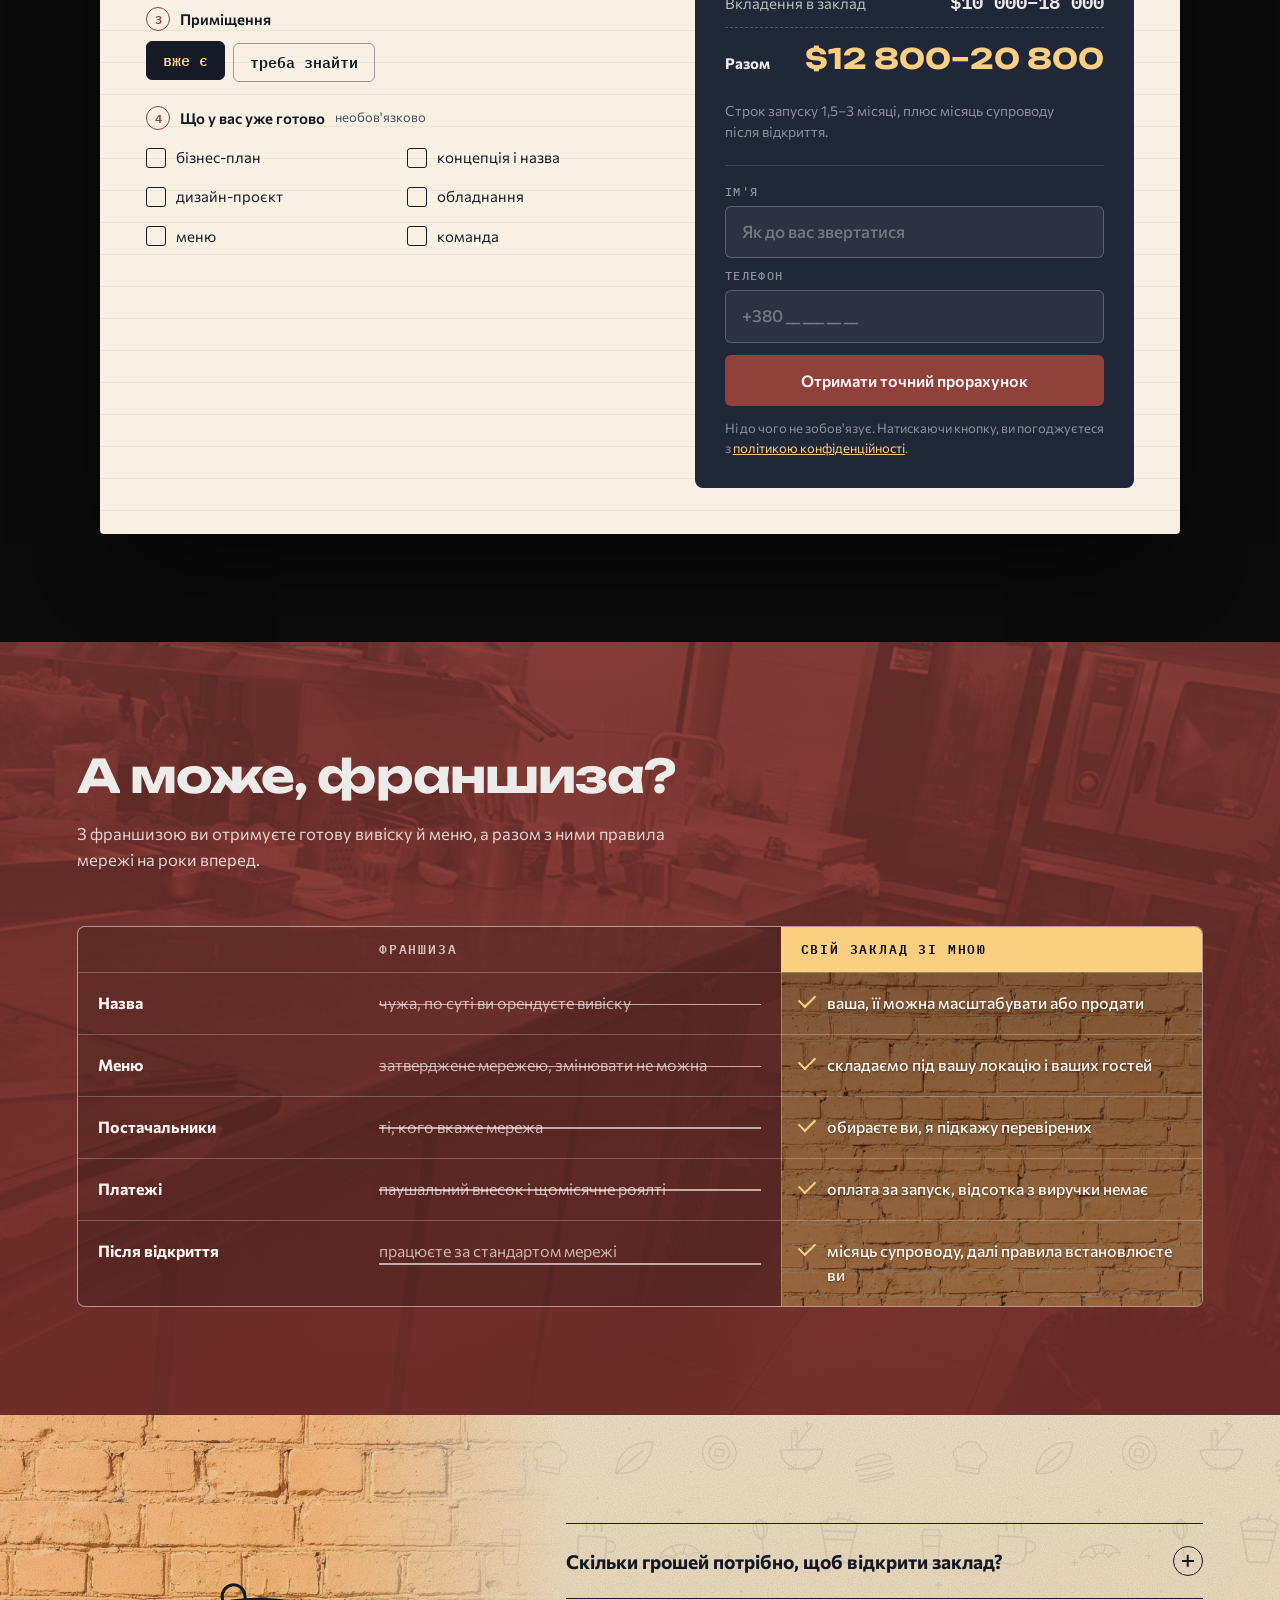
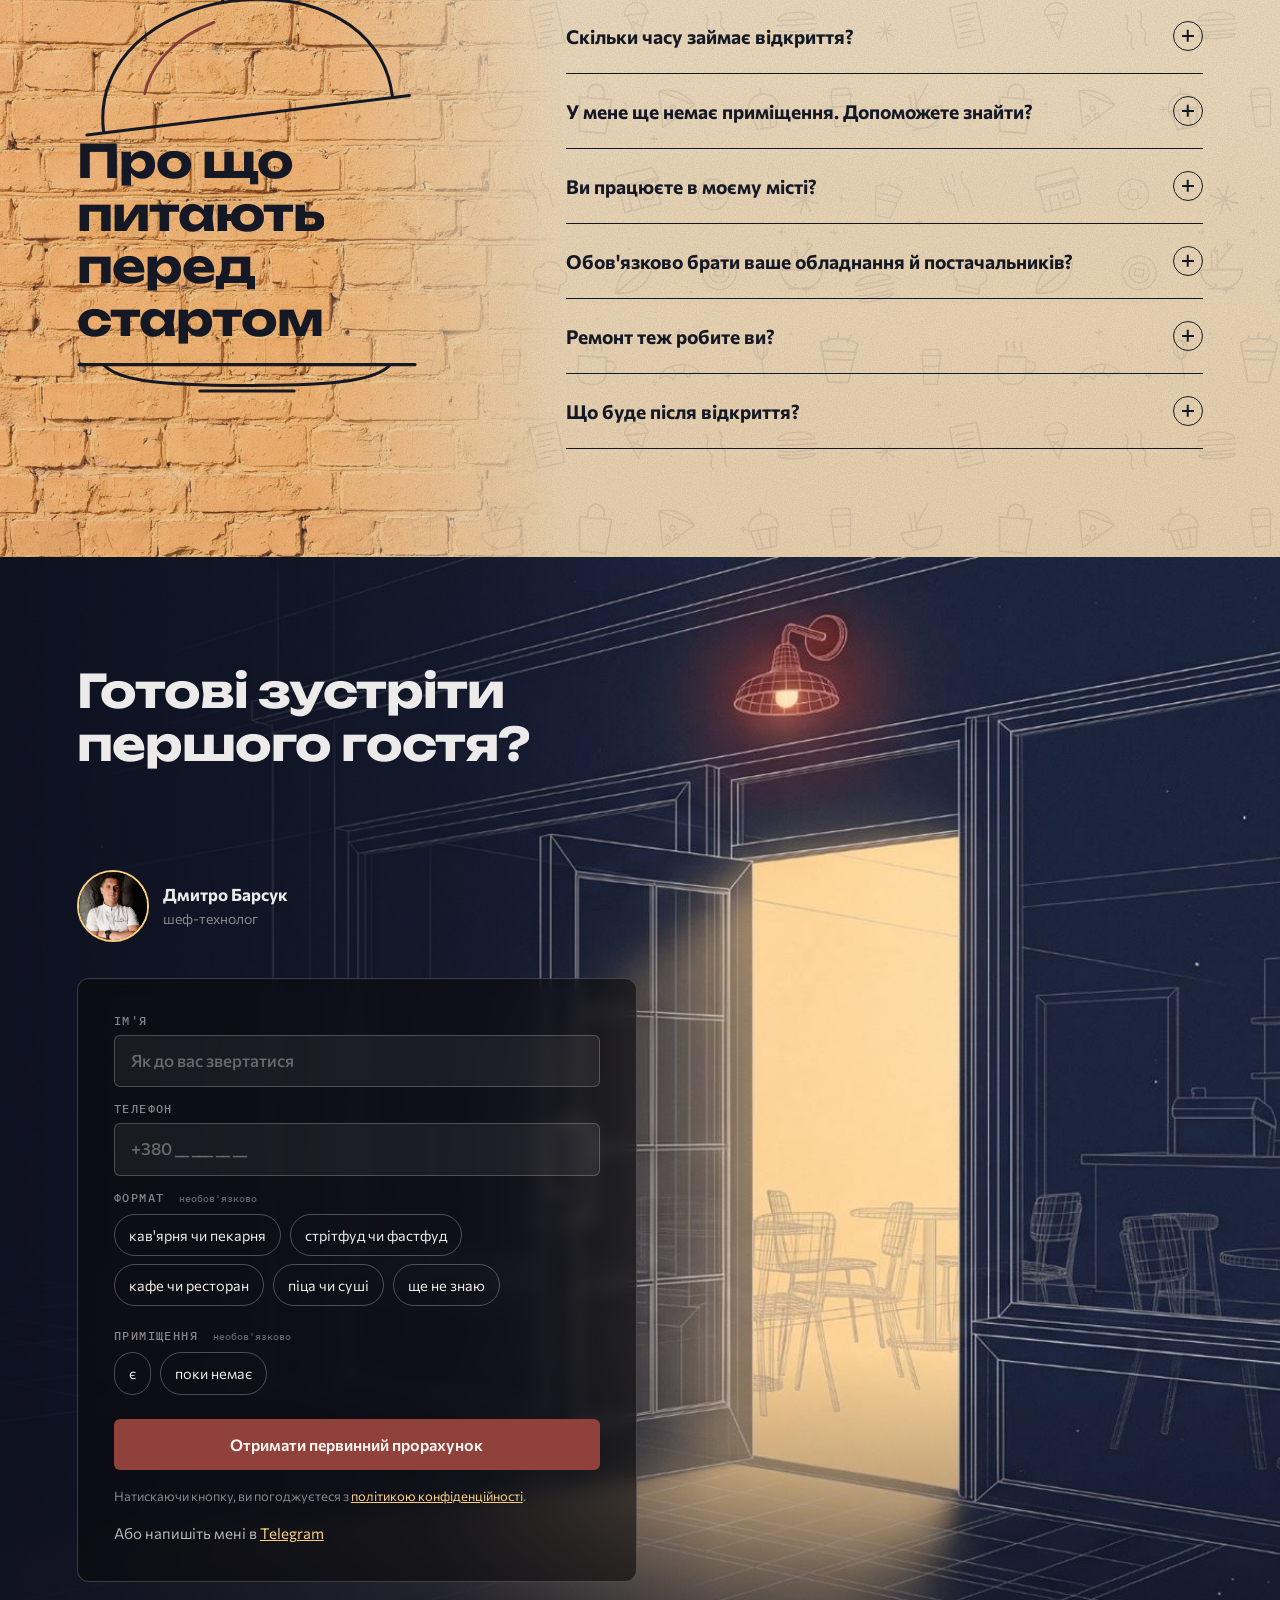
==== commit 66da79ae: "Питання: клош лініями — кришка піднімається, під нею заголовок, далі по черзі питання Co-Authored-By" ====
--- a/index.html
+++ b/index.html
@@ -546,8 +546,11 @@
   <section class="sec sec--paper tex-grain tex-doodle" id="pytannia">
     <div class="faq-brick" aria-hidden="true"></div>
     <div class="wrap faq-wrap">
-      <header class="sec__head">
-        <h2 data-split>Про що питають перед стартом</h2>
+      <header class="sec__head faq-cloche" data-reveal>
+        <!-- клош лініями: кришка піднімається, під нею заголовок -->
+        <svg class="cloche__lid" viewBox="0 0 360 160" aria-hidden="true"><path d="M26 146C26 72 96 26 180 26S334 72 334 146"/><path d="M8 148h344"/><path d="M168 26v-5a12 12 0 0 1 24 0v5"/><path class="cloche__shine" d="M74 112c10-30 40-56 82-66"/></svg>
+        <h2 data-split>Про що питають перед стартом</h2>
+        <svg class="cloche__plate" viewBox="0 0 360 40" aria-hidden="true"><path d="M2 8h356"/><path d="M28 8c14 16 52 22 152 22s138-6 152-22"/><path d="M130 36h100"/></svg>
       </header>
       <div class="faq">
         <div class="faq__item">
--- a/css/style.css
+++ b/css/style.css
@@ -1017,3 +1017,44 @@
   .faq-brick{width:100%;bottom:auto;height:300px;background-image:url("../media/tex/brick-wall-m.webp");
     -webkit-mask-image:linear-gradient(180deg,#000 0%,#000 45%,transparent 100%);mask-image:linear-gradient(180deg,#000 0%,#000 45%,transparent 100%)}
 }
+
+/* «Чому не франшиза»: під колонкою «Свій заклад зі мною» — цегляна стіна (натяк на міцність), притемнена для читабельності */
+.versus{position:relative}
+.versus::before{content:"";position:absolute;top:0;bottom:0;right:0;width:37.5%;z-index:0;pointer-events:none;
+  background:linear-gradient(180deg,rgba(34,15,11,.58),rgba(34,15,11,.46)),url("../media/tex/brick-wall.webp") center/720px auto;
+  box-shadow:inset 1px 0 0 rgba(250,207,130,.35)}
+.versus__head,.versus__row{position:relative;z-index:1}
+.versus__own{background:transparent;text-shadow:0 1px 2px rgba(0,0,0,.45)}
+@media (max-width:820px){
+  .versus::before{display:none}
+  .versus__own{background:linear-gradient(180deg,rgba(34,15,11,.58),rgba(34,15,11,.46)),url("../media/tex/brick-wall-m.webp") center/420px auto}
+}
+
+/* ---------- Питання: клош лініями. Кришка лежить на тарілці, піднімається — під нею заголовок, далі по черзі питання ---------- */
+.faq-cloche[data-reveal]{opacity:1;transform:none;--drop:260px;width:min(100%,340px)}
+.faq-cloche svg{display:block;width:100%;height:auto;overflow:visible}
+.faq-cloche path{fill:none;stroke:var(--ink-dark);stroke-width:3.2;stroke-linecap:round;stroke-linejoin:round}
+.faq-cloche .cloche__shine{stroke:var(--brick);stroke-width:3}
+.cloche__lid{position:relative;z-index:2;margin-bottom:-6px;transform-origin:92% 92%;
+  transform:translateY(var(--drop));transition:transform 1.3s cubic-bezier(.22,1.2,.36,1) .35s}
+.faq-cloche.is-in .cloche__lid{transform:translateY(-22px) rotate(-7deg)}
+.faq-cloche h2{position:relative;z-index:1;padding:10px 0 6px;clip-path:inset(100% 0 0 0);transition:clip-path 1.3s cubic-bezier(.22,1,.36,1) .4s}
+.faq-cloche.is-in h2{clip-path:inset(-10% -10% -10% -10%)}
+.faq-cloche h2 .w>span{transition-delay:calc(.75s + var(--i) * 70ms)}
+.cloche__plate{margin-top:6px}
+/* питання з'являються по черзі, коли клош відкрився (де браузер не вміє :has — вони просто видимі) */
+.faq-wrap:has(.faq-cloche) .faq__item{opacity:0;transform:translateY(16px);transition:opacity .6s var(--ease-out),transform .6s var(--ease-out)}
+.faq-wrap:has(.faq-cloche.is-in) .faq__item{opacity:1;transform:none}
+.faq-wrap:has(.faq-cloche.is-in) .faq__item:nth-child(1){transition-delay:1.2s}
+.faq-wrap:has(.faq-cloche.is-in) .faq__item:nth-child(2){transition-delay:1.3s}
+.faq-wrap:has(.faq-cloche.is-in) .faq__item:nth-child(3){transition-delay:1.4s}
+.faq-wrap:has(.faq-cloche.is-in) .faq__item:nth-child(4){transition-delay:1.5s}
+.faq-wrap:has(.faq-cloche.is-in) .faq__item:nth-child(5){transition-delay:1.6s}
+.faq-wrap:has(.faq-cloche.is-in) .faq__item:nth-child(6){transition-delay:1.7s}
+.faq-wrap:has(.faq-cloche.is-in) .faq__item:nth-child(n+7){transition-delay:1.8s}
+@media (max-width:820px){.faq-cloche[data-reveal]{width:min(100%,300px)}}
+@media (prefers-reduced-motion:reduce){
+  .cloche__lid,.faq-cloche.is-in .cloche__lid{transform:translateY(-22px) rotate(-7deg);transition:none}
+  .faq-cloche h2{clip-path:none;transition:none}
+  .faq-wrap:has(.faq-cloche) .faq__item{opacity:1;transform:none;transition:none}
+}
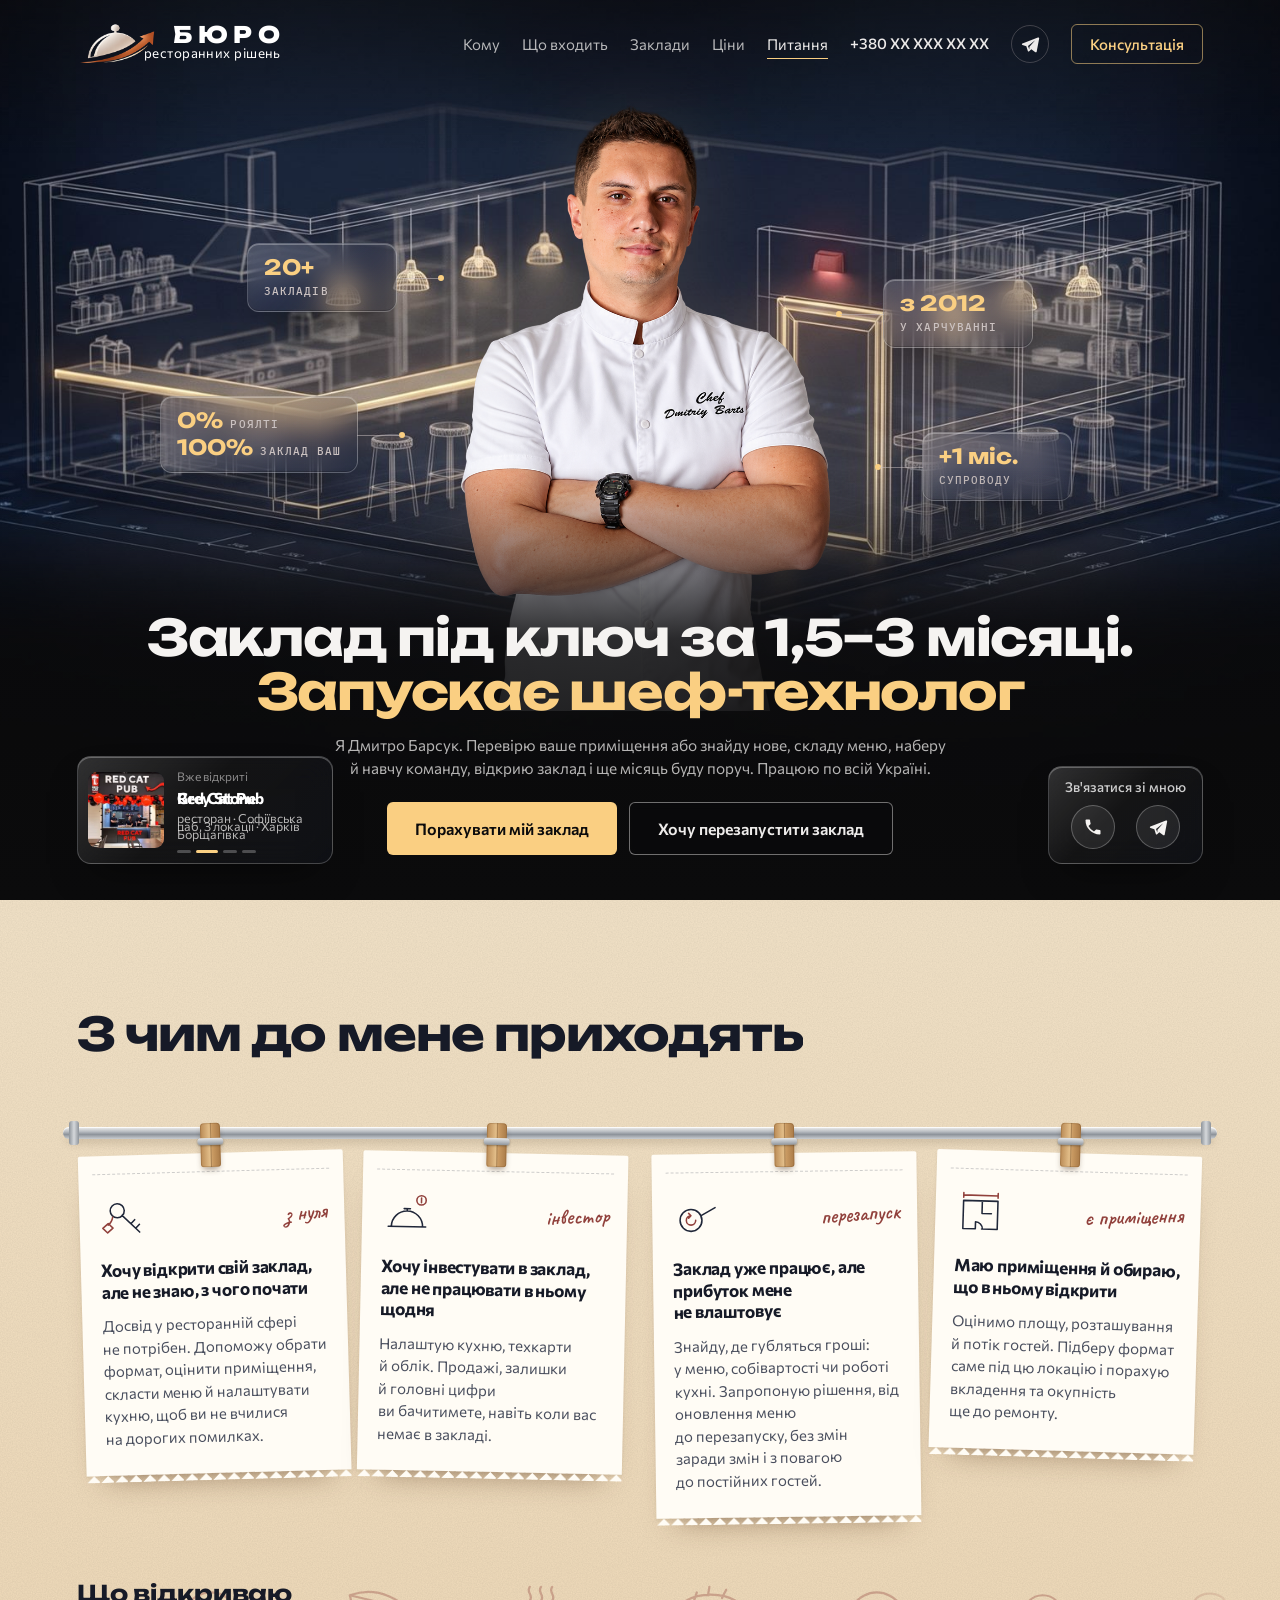
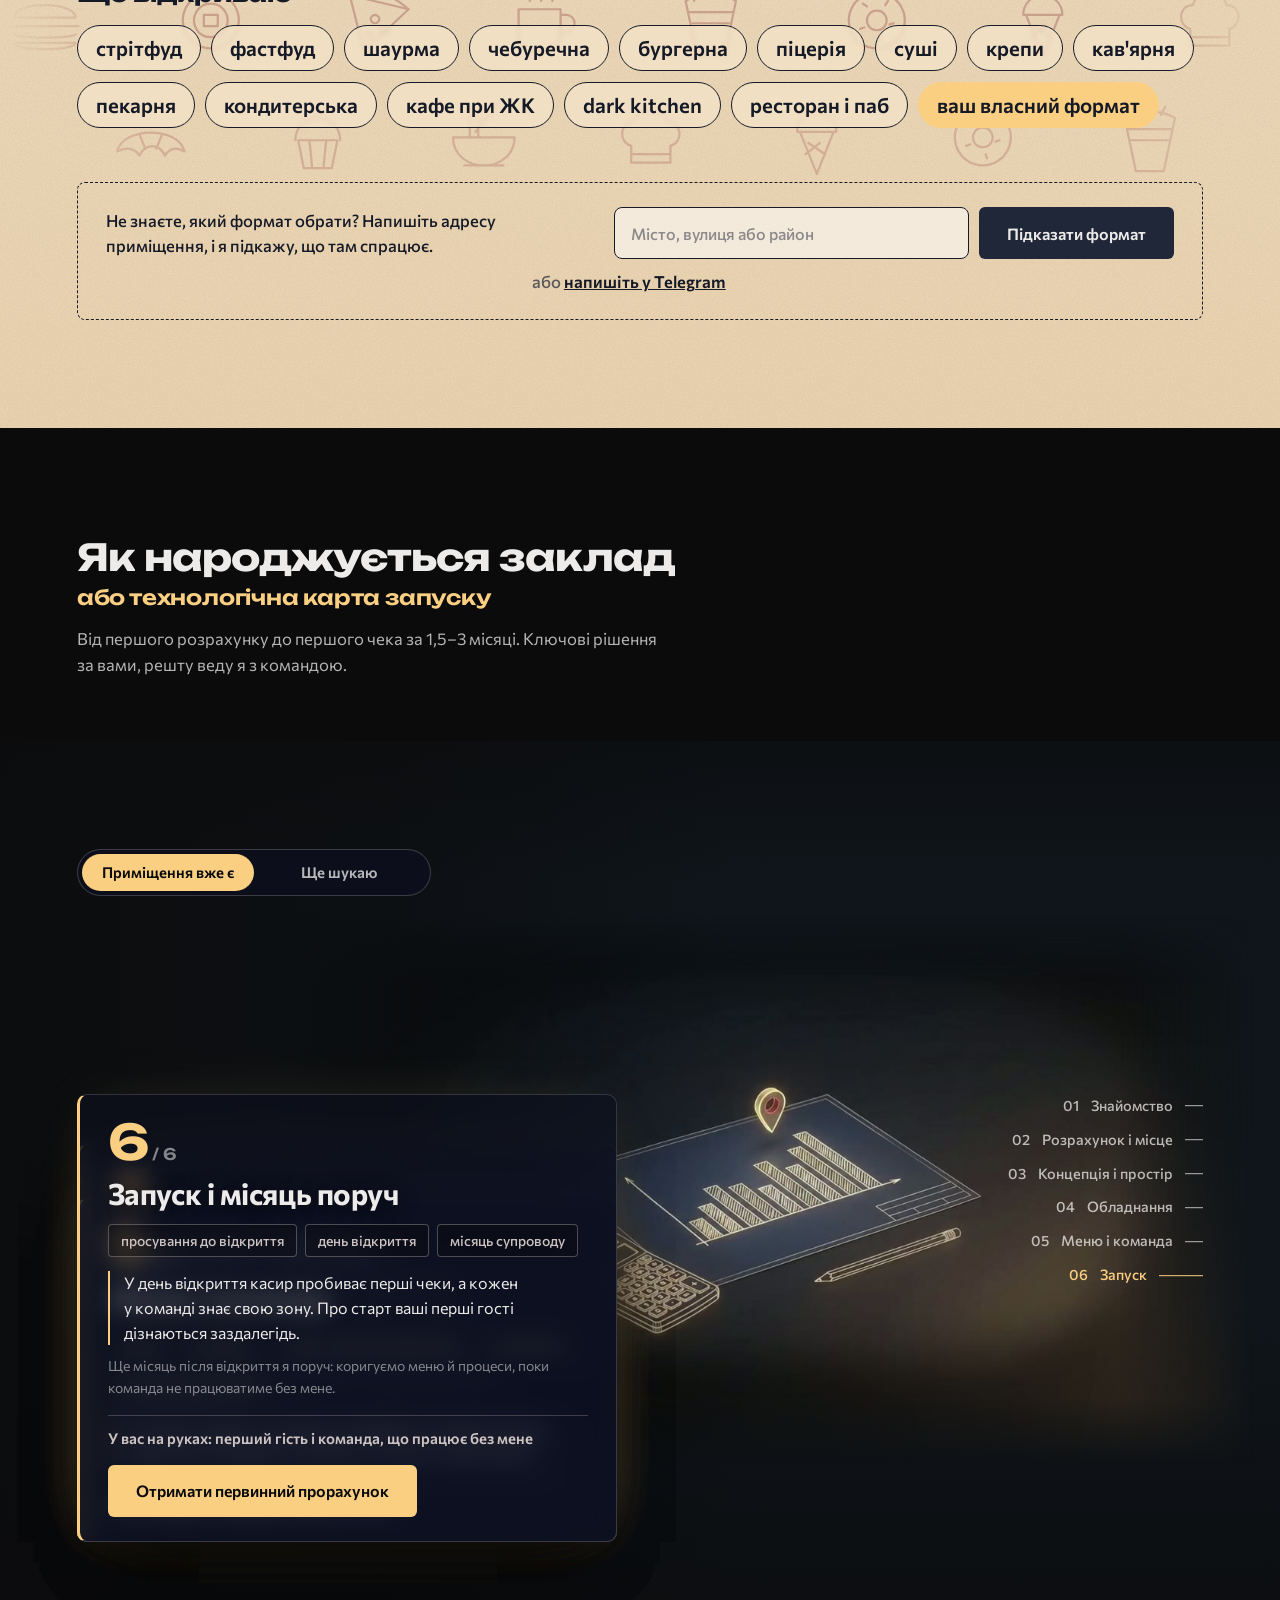
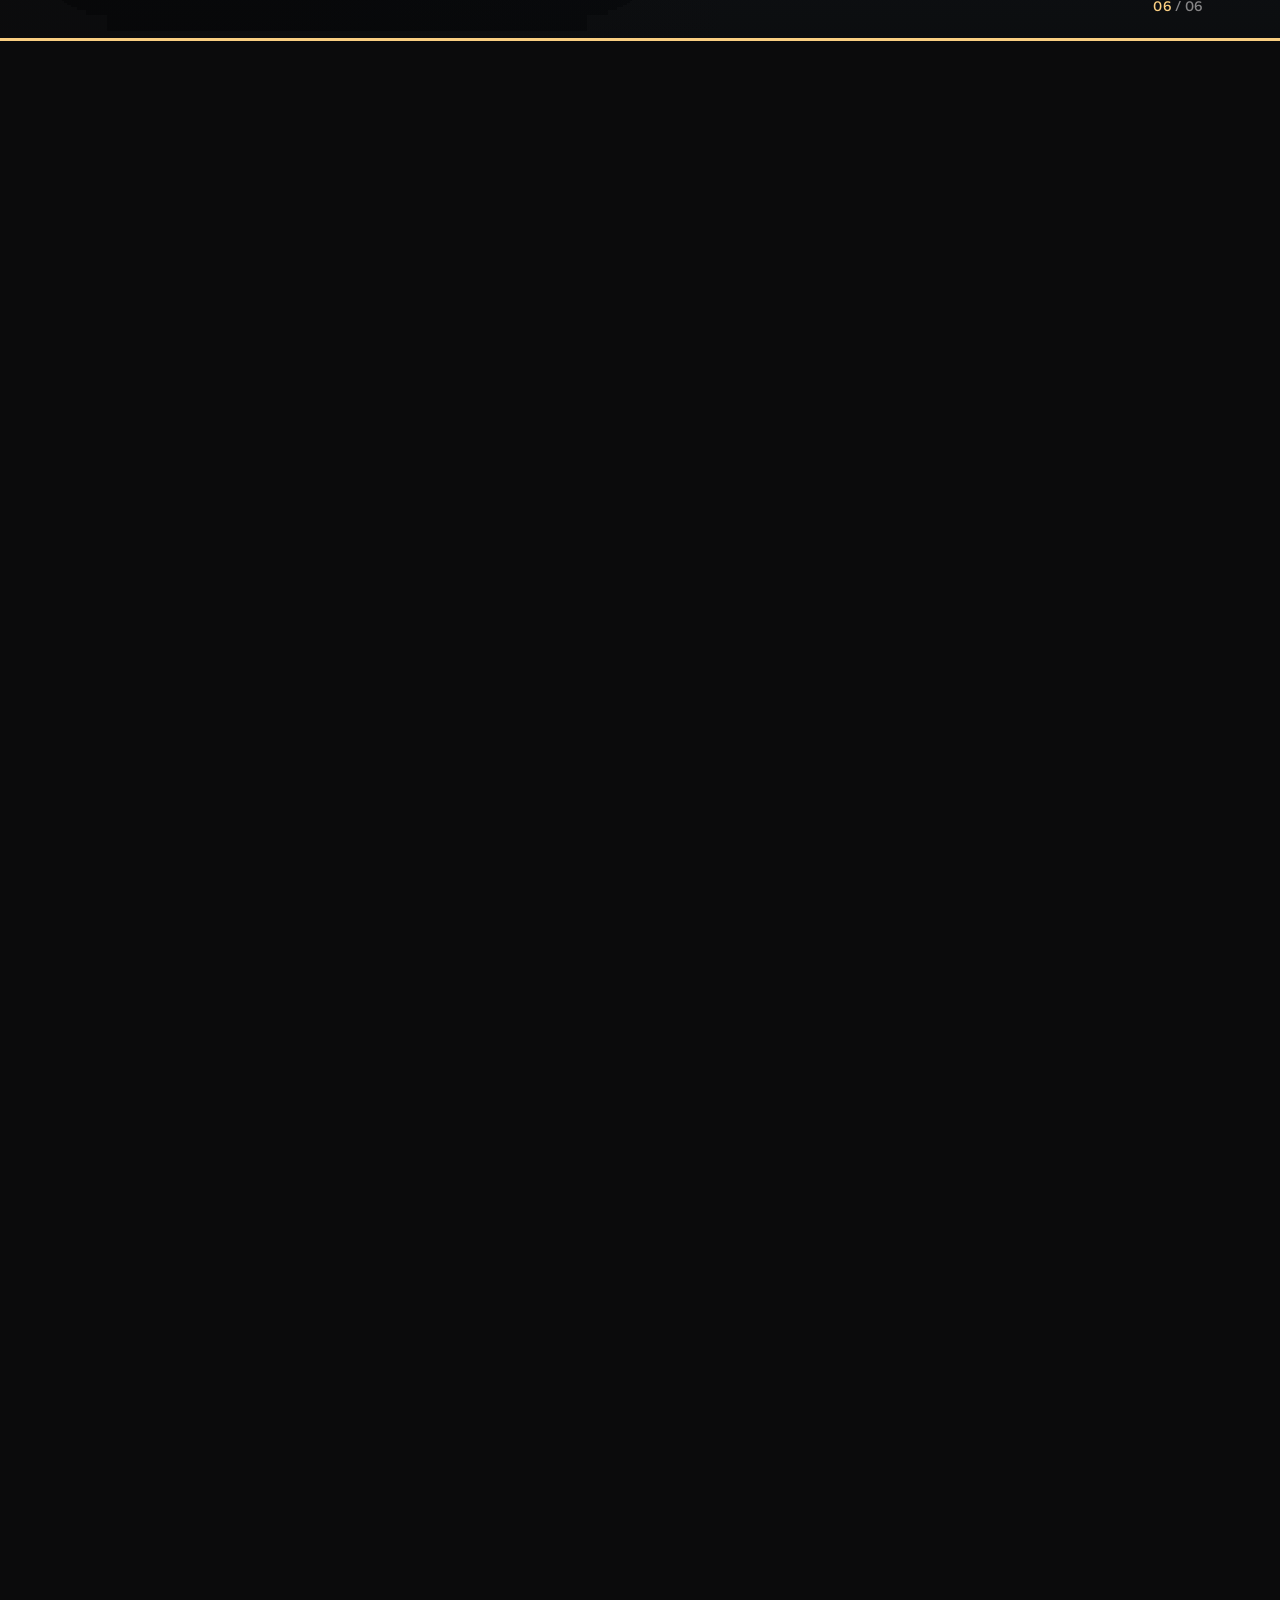
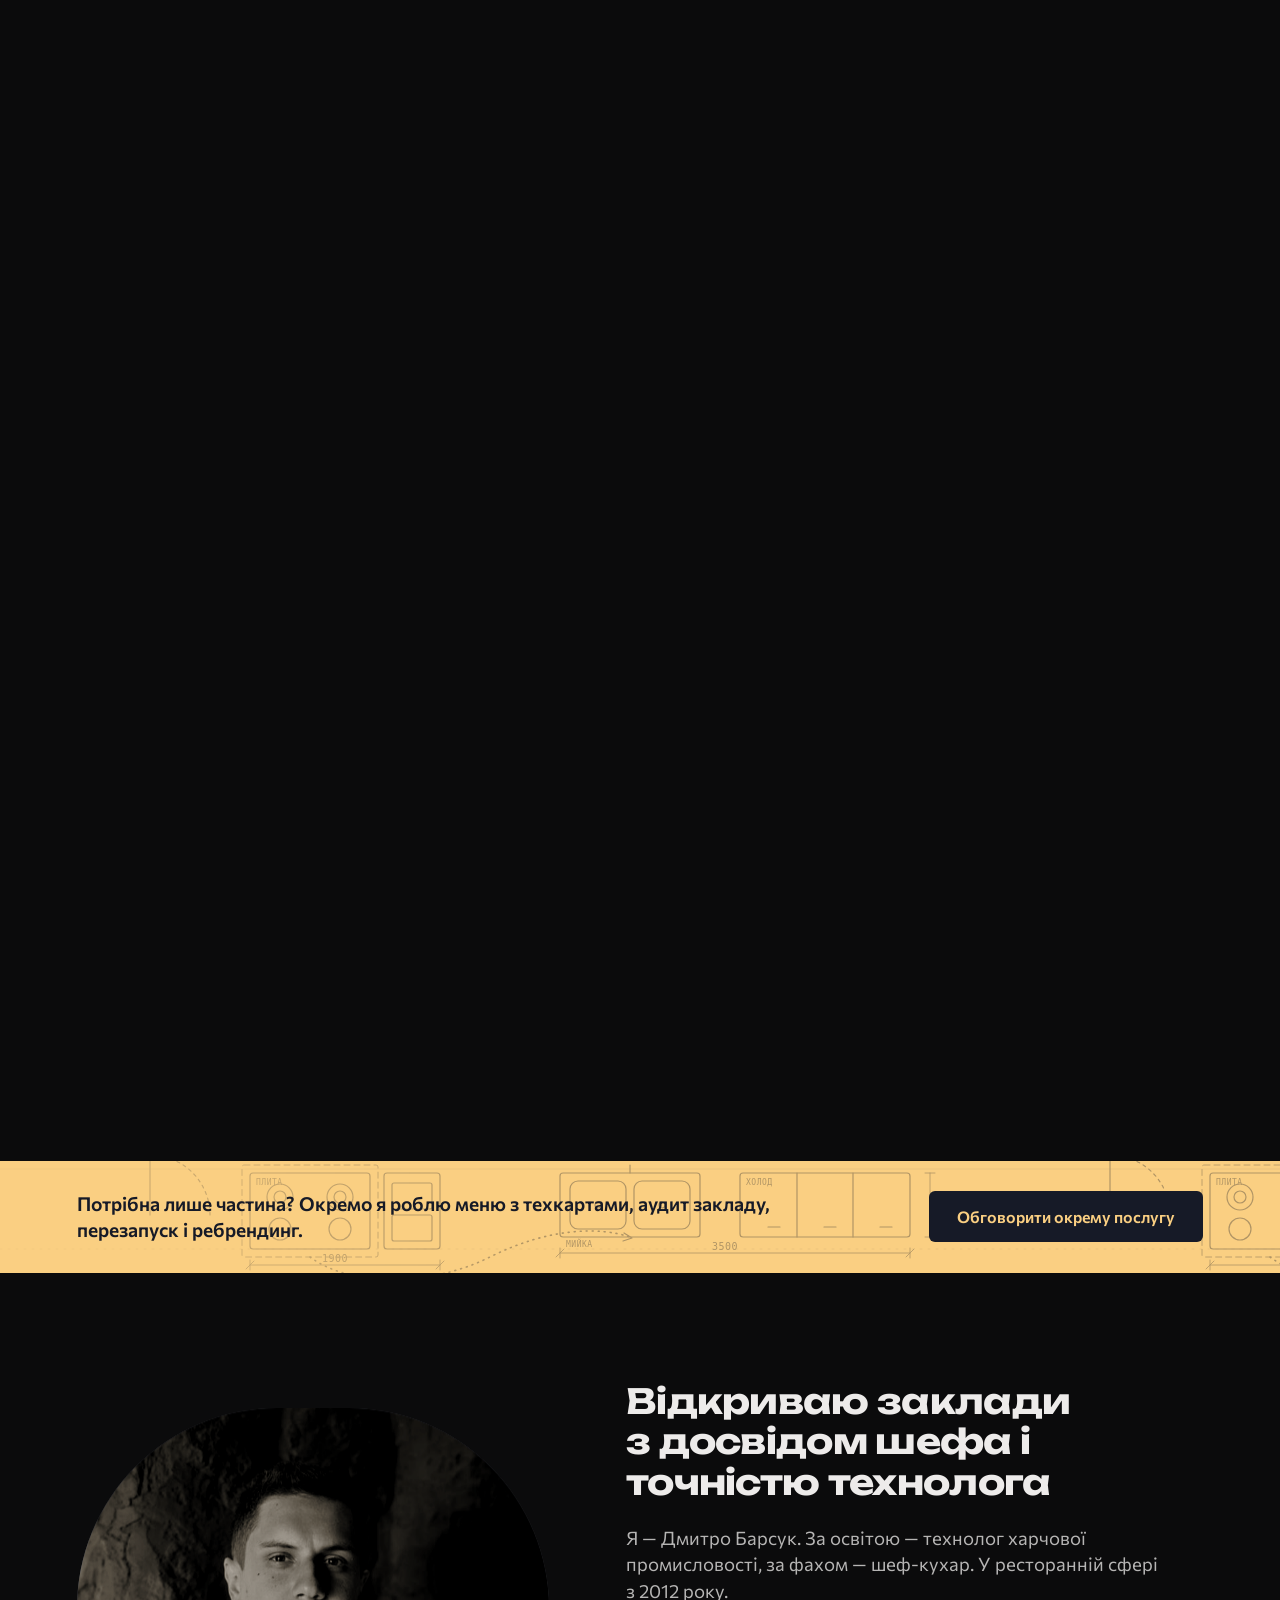
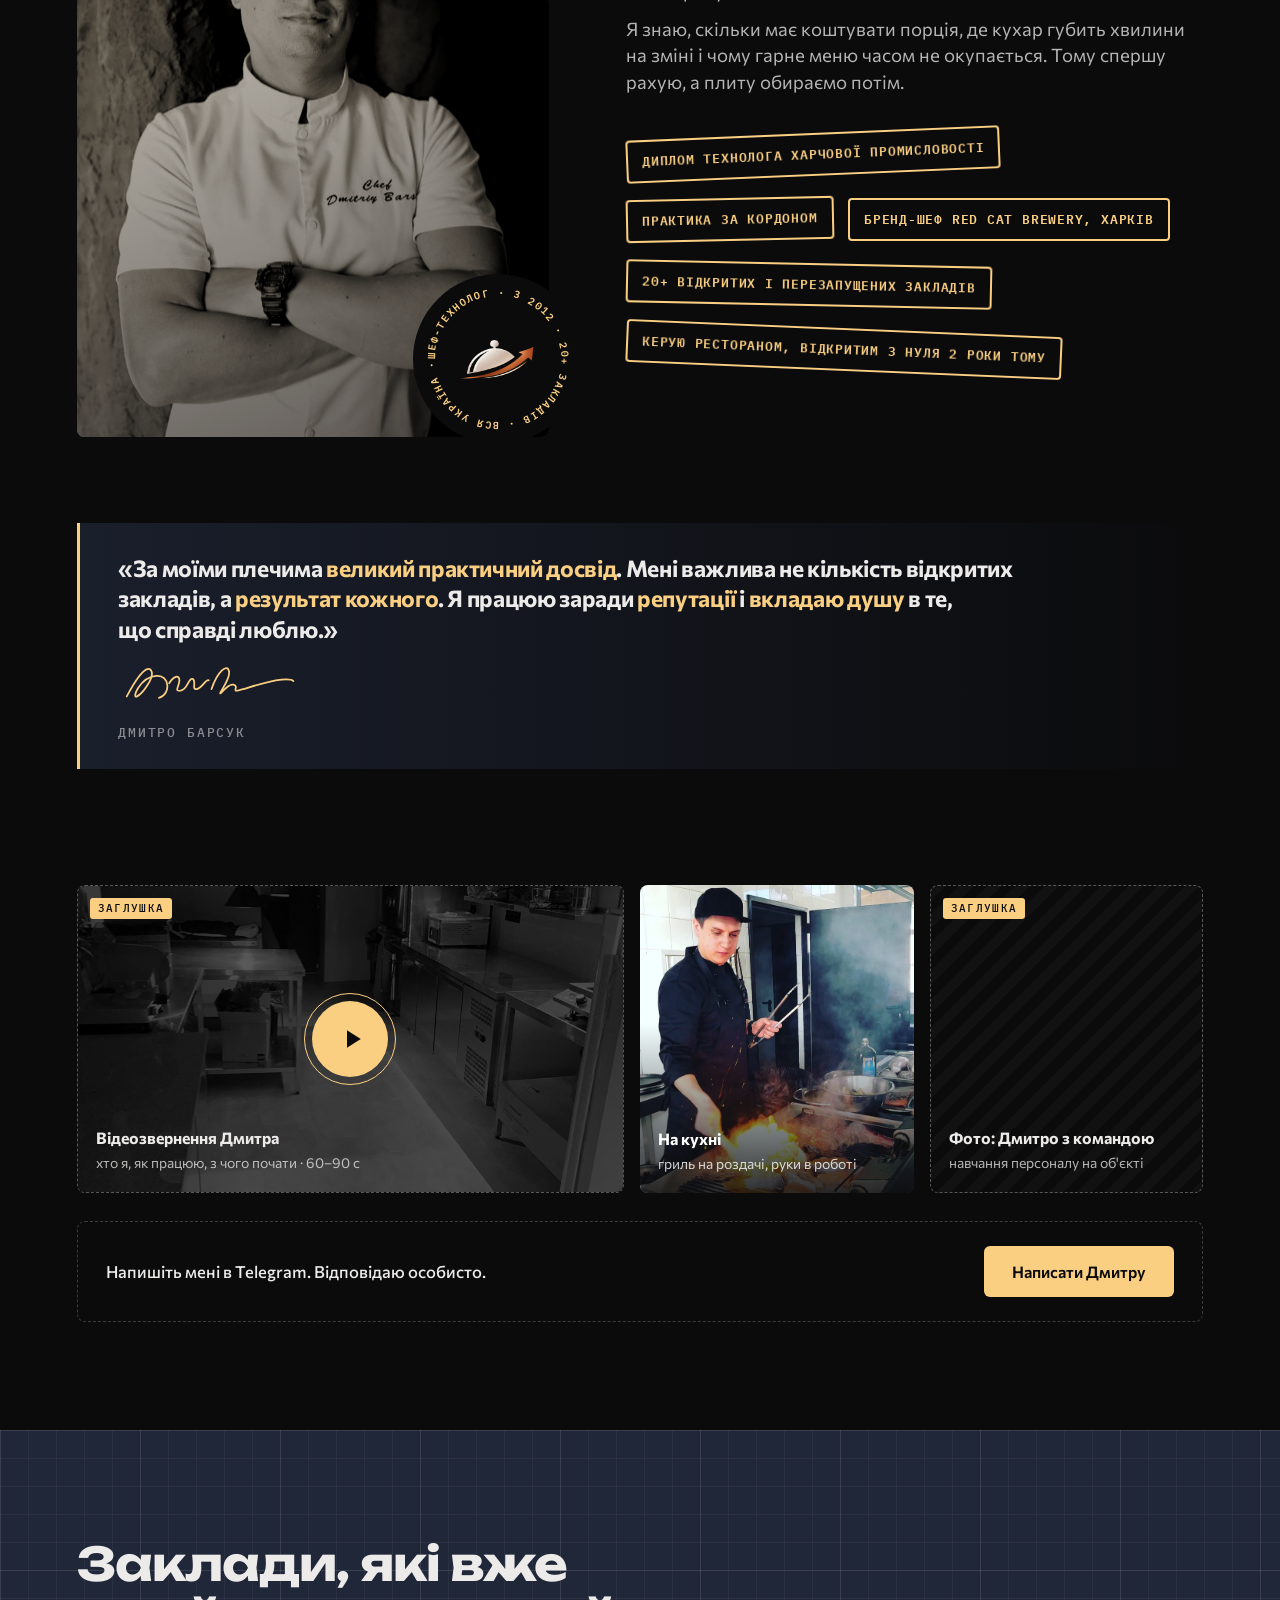
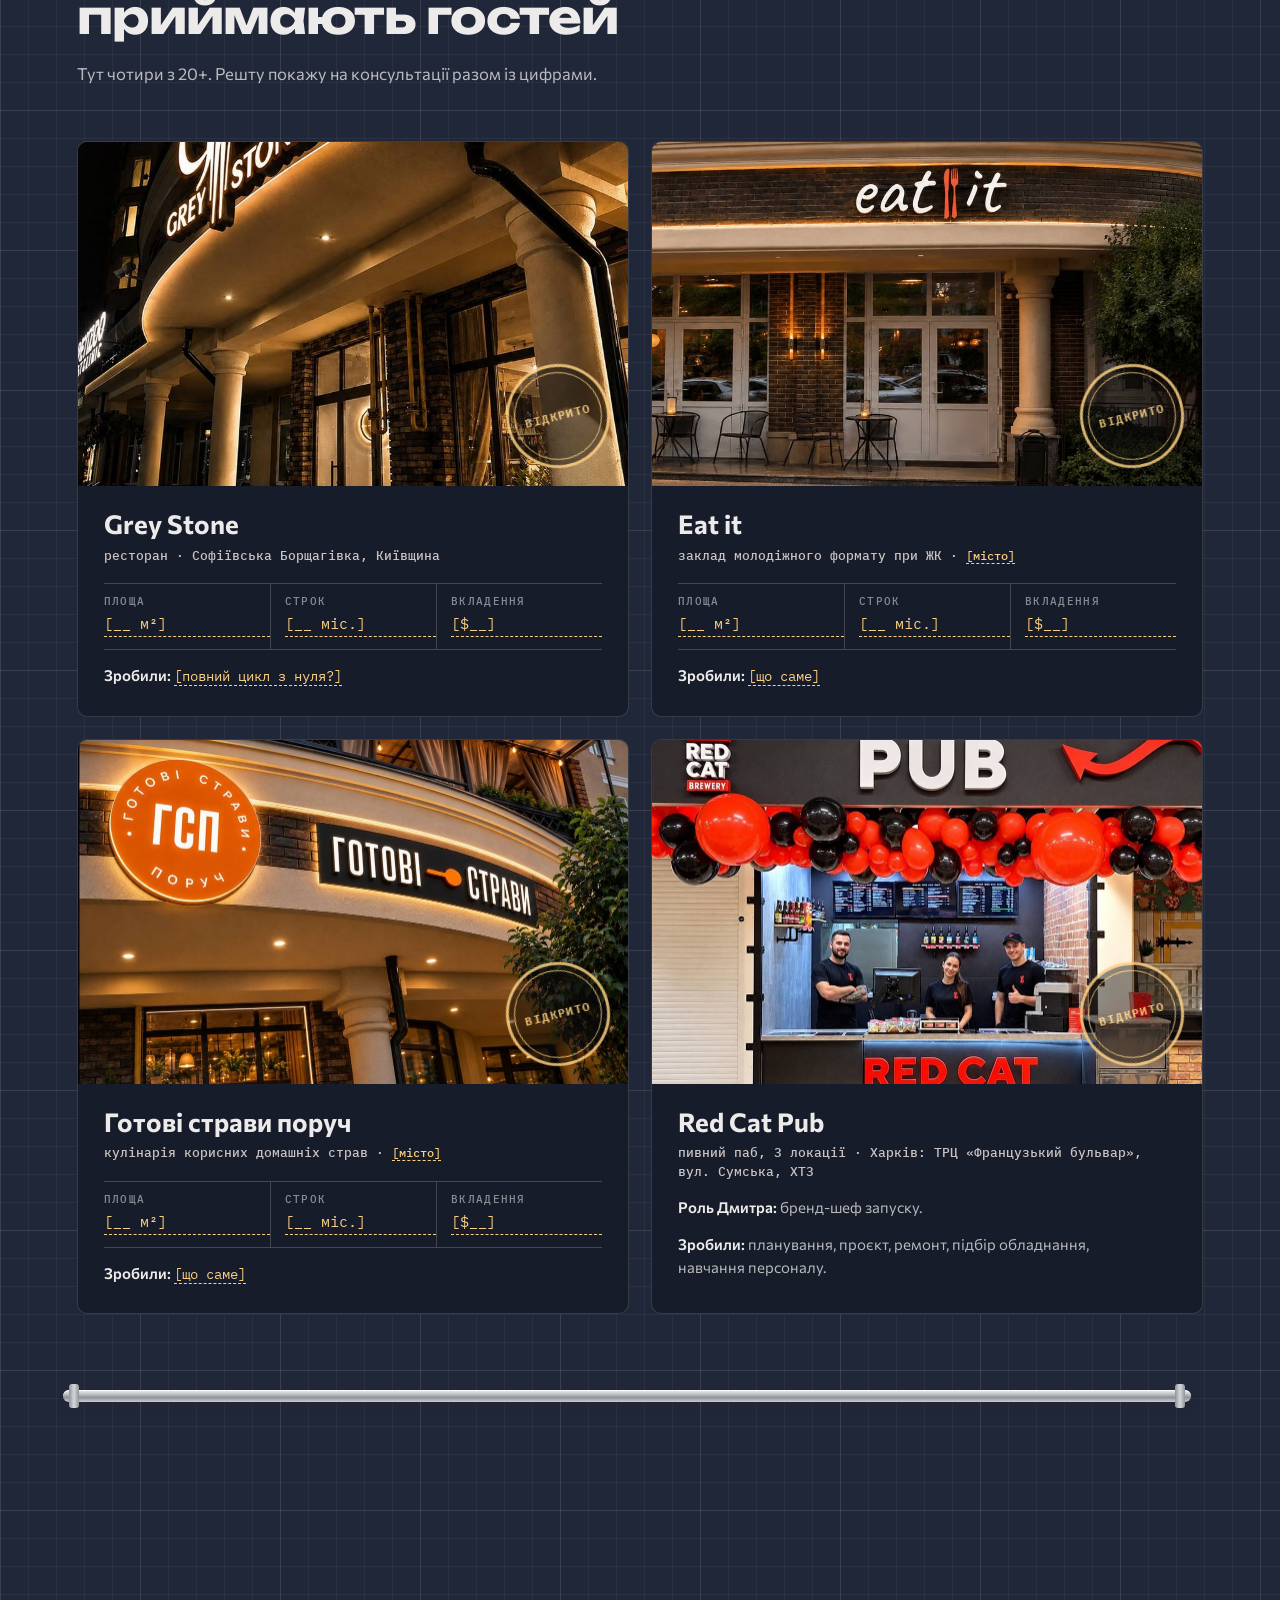
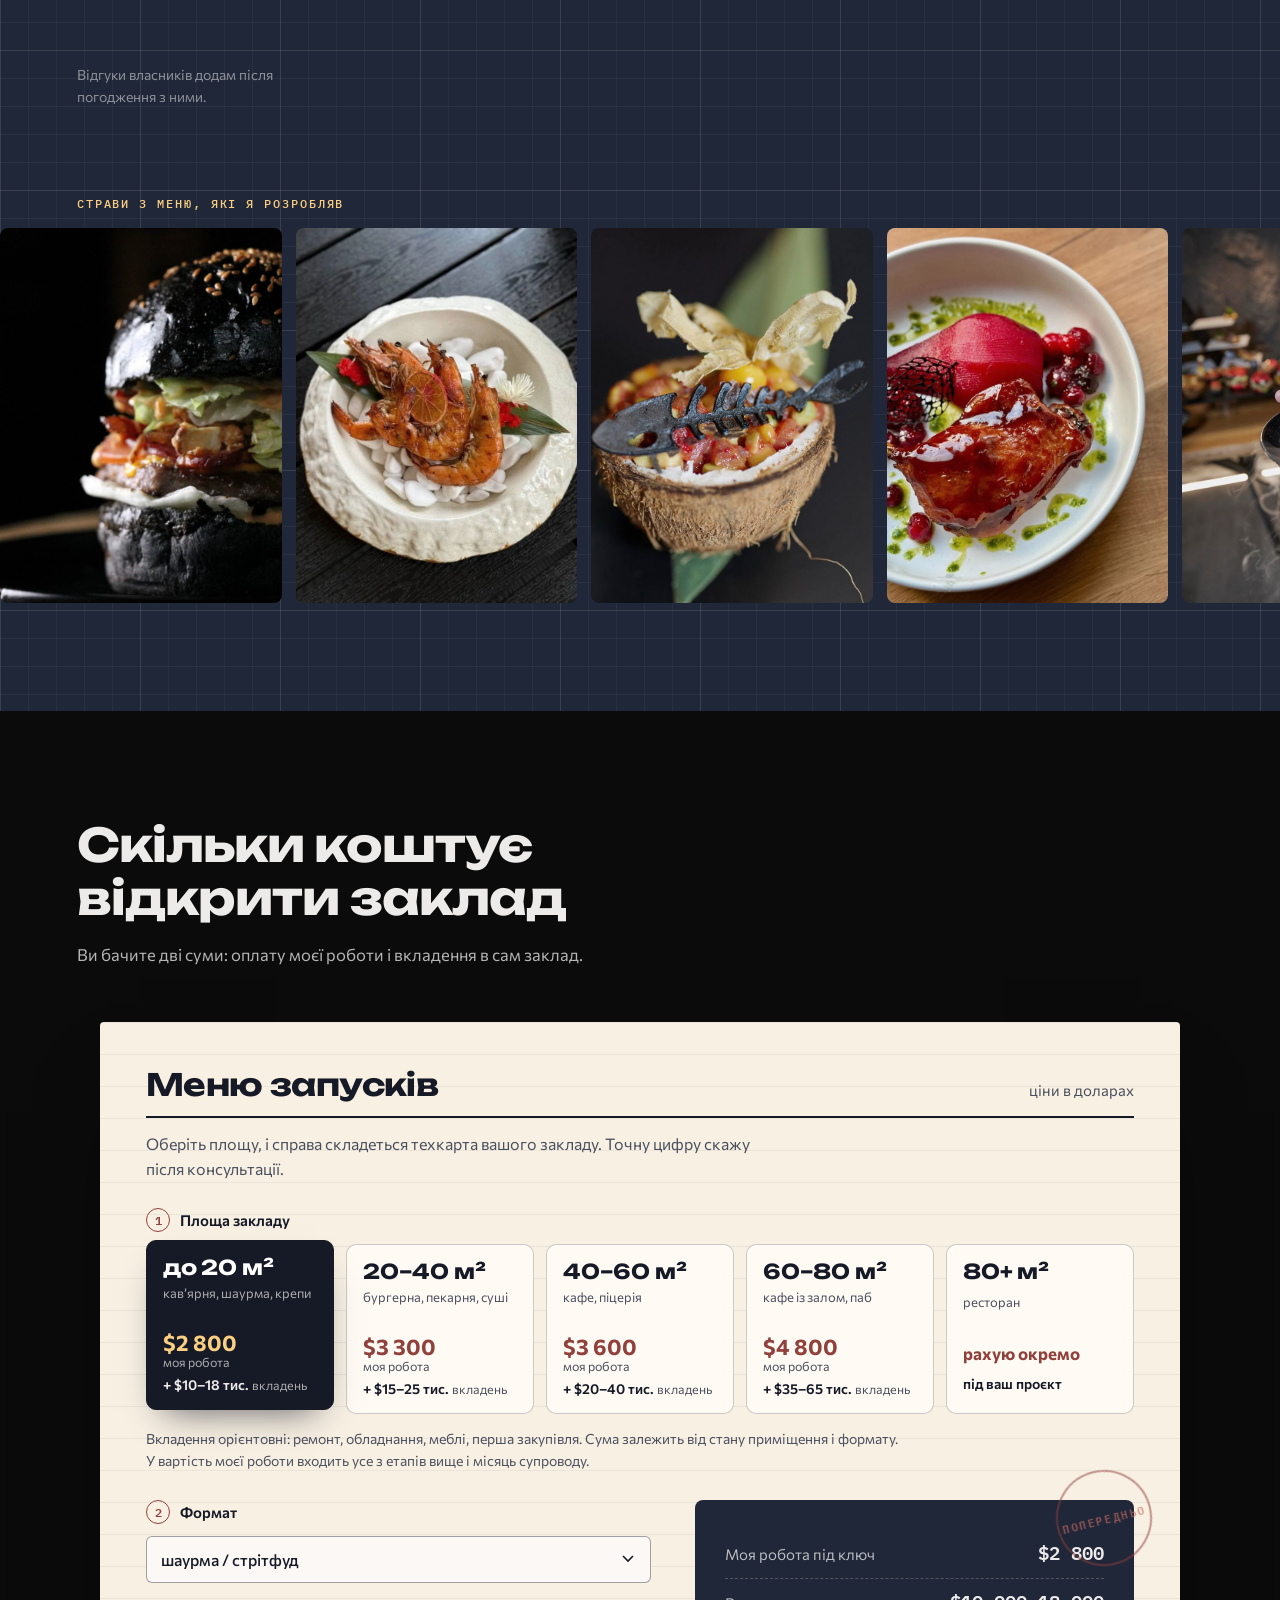
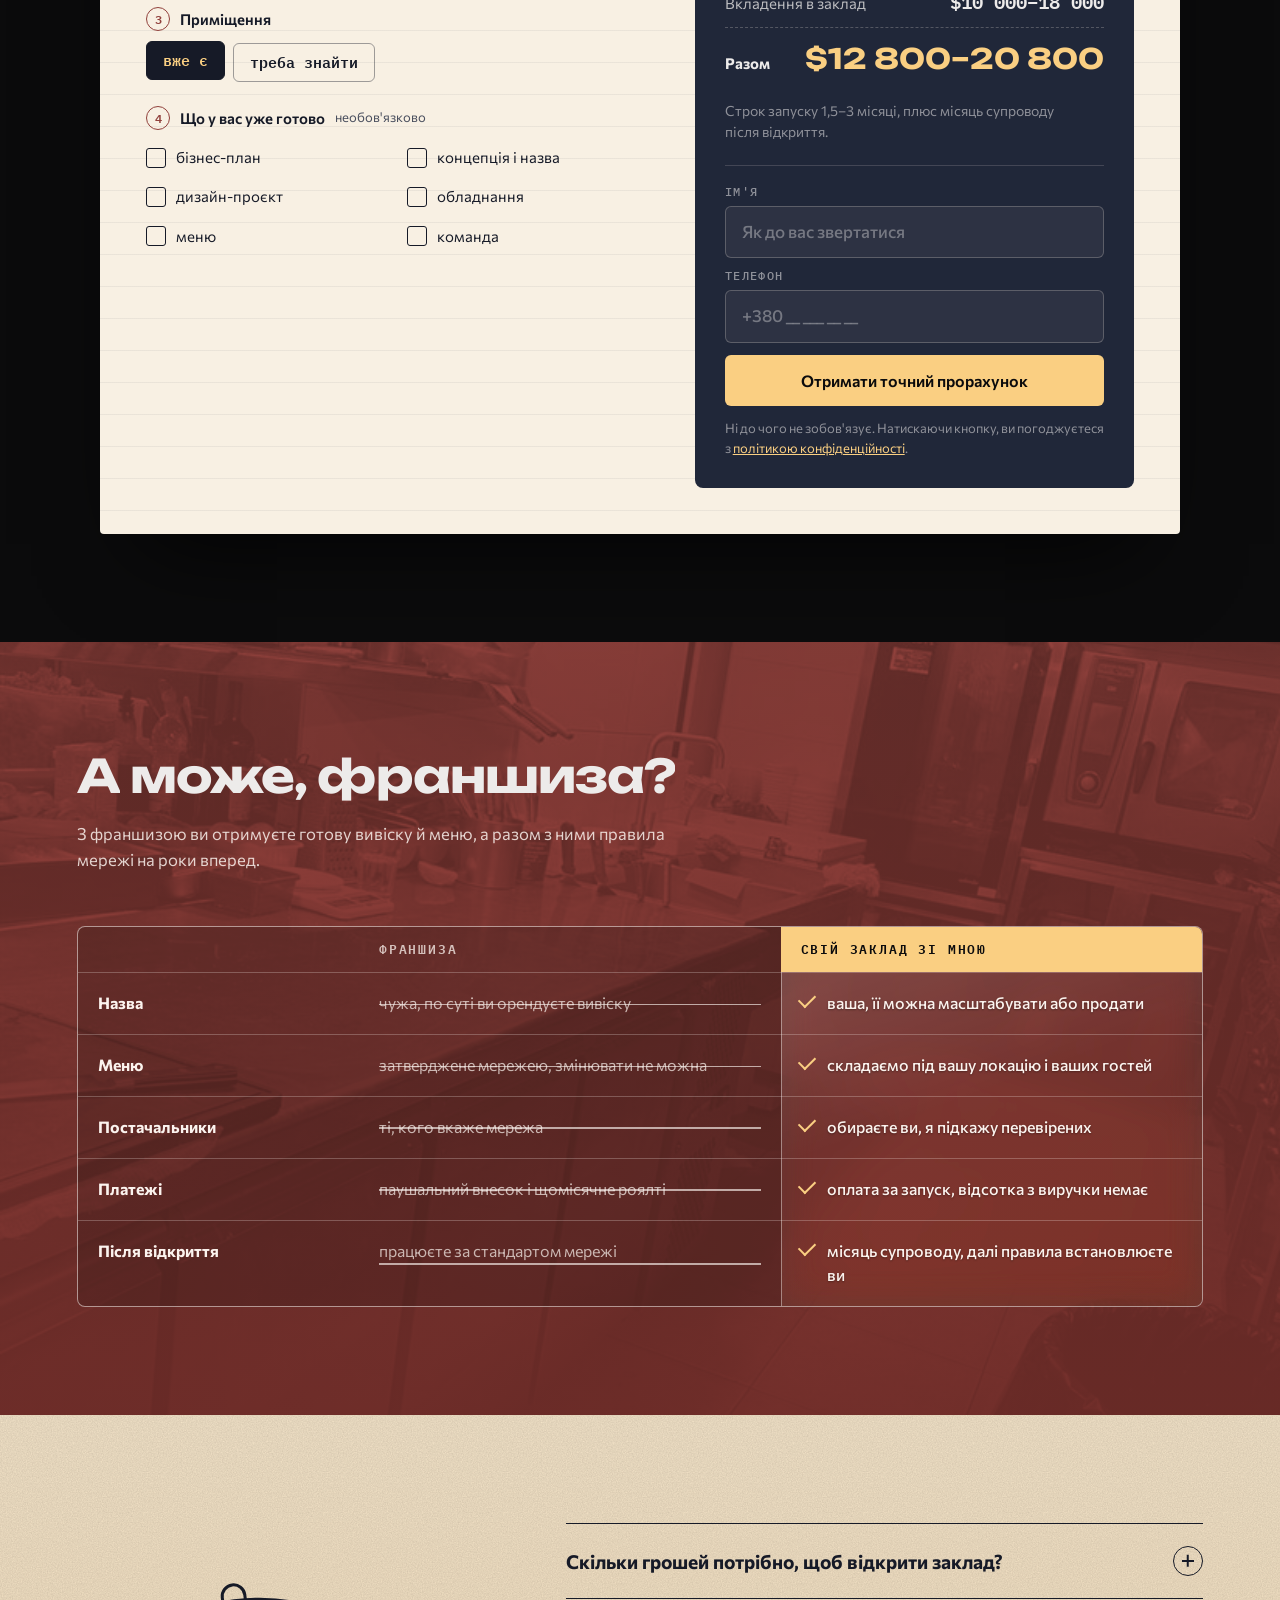
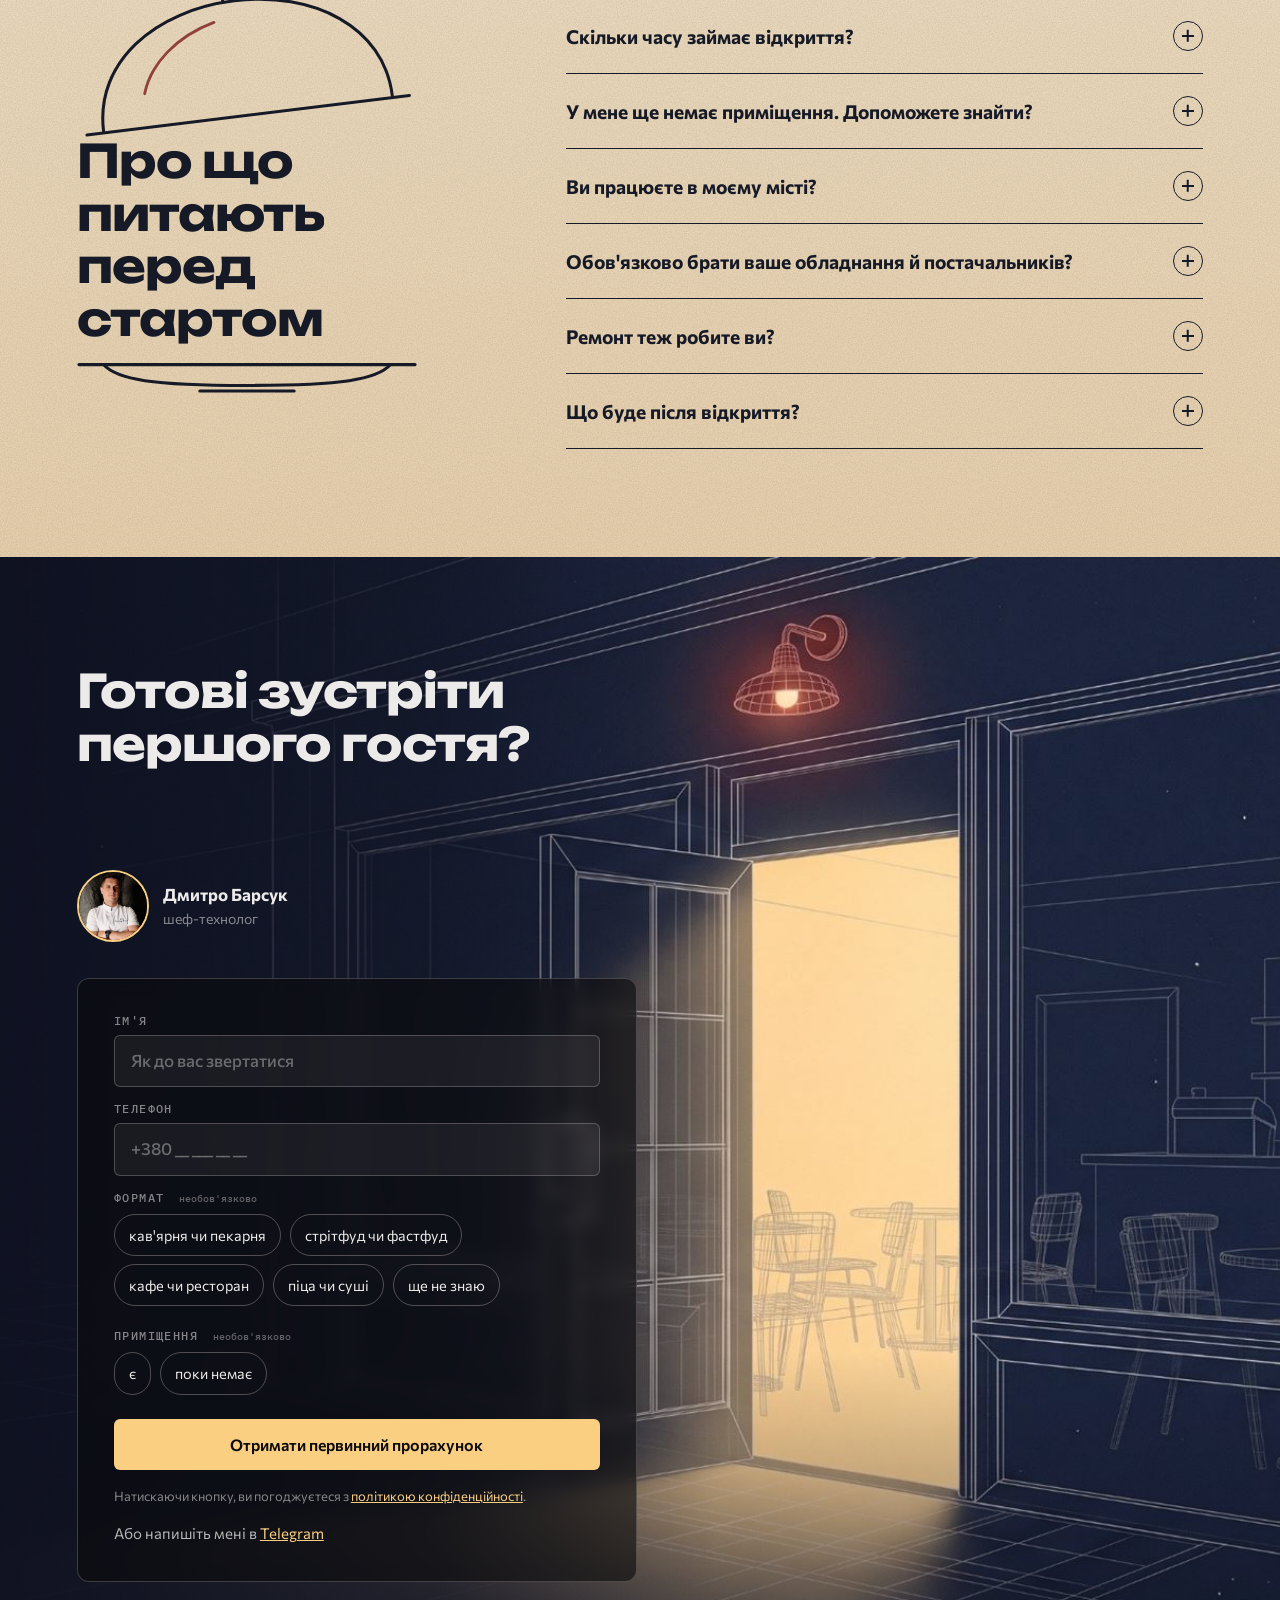
==== commit 0f31d680: "Франшиза: скляна колонка «Свій заклад зі мною»; Питання: чистий фон Co-Authored-By: Claude Opus 5.5 " ====
--- a/index.html
+++ b/index.html
@@ -543,8 +543,7 @@
   </section>
 
   <!-- ============ 8. FAQ ============ -->
-  <section class="sec sec--paper tex-grain tex-doodle" id="pytannia">
-    <div class="faq-brick" aria-hidden="true"></div>
+  <section class="sec sec--paper tex-grain" id="pytannia">
     <div class="wrap faq-wrap">
       <header class="sec__head faq-cloche" data-reveal>
         <!-- клош лініями: кришка піднімається, під нею заголовок -->
--- a/css/style.css
+++ b/css/style.css
@@ -61,8 +61,8 @@
 
 /* ---------- кнопки ---------- */
 .btn{display:inline-flex;align-items:center;justify-content:center;gap:10px;text-decoration:none;font:600 16px/1.2 var(--sans);border-radius:6px;padding:16px 28px;transition:filter .2s,background .2s,color .2s,transform .25s var(--ease-out);cursor:pointer;white-space:nowrap;border:0;position:relative}
-.btn--primary{background:var(--brick);color:#FBF3EE}
-.btn--primary:hover{filter:brightness(1.16)}
+.btn--primary{background:var(--butter);color:var(--black)}
+.btn--primary:hover{filter:brightness(1.08)}
 .btn--ghost{border:1px solid rgba(250,207,130,.55);color:var(--butter);padding:10px 18px;font-size:15px;font-weight:500;background:transparent}
 .btn--ghost:hover{background:rgba(250,207,130,.1)}
 .btn--dark{background:var(--navy);color:var(--ink)}
@@ -920,10 +920,12 @@
 /* питання: теплий фон, як у блоці «Кому»; іконки-дудли лишаються */
 #pytannia{background:linear-gradient(180deg,#F4E4C9 0%,#EFD7B3 100%)}
 
-/* смуга «Потрібна лише частина?»: фон — фото цегляної стіни замість дудлів */
-.band.band--doodle{background:#E9A866 url("../media/tex/brick-wall.webp") center/cover no-repeat}
-.band--doodle::before{background:linear-gradient(90deg,rgba(250,207,130,.55),rgba(250,207,130,.15) 70%,transparent);opacity:1}
-@media (max-width:760px){.band.band--doodle{background-image:url("../media/tex/brick-wall-m.webp")}}
+/* смуга «Потрібна лише частина?»: жовтий фон + креслення кухні в плані тонкими темними лініями (пара до золотих креслень першого екрана) */
+.band.band--doodle{background:var(--butter)}
+.band--doodle::before{background:url("../media/tex/blueprint-kitchen.svg") 0 50%/auto 240px repeat-x;opacity:.32;
+  -webkit-mask-image:linear-gradient(90deg,rgba(0,0,0,.45),#000 45%);mask-image:linear-gradient(90deg,rgba(0,0,0,.45),#000 45%)}
+/* на ноутбуці смуга низька: показуємо ряд з плитою, мийкою і розмірами, а не середину креслення */
+@media (min-width:761px){.band--doodle::before{background-position:0 -32px}}
 
 /* ---------- «Кому»: картки — чеки замовлень на кухонній рейці, кожна на прищепці ---------- */
 .who{position:relative;padding-top:38px;align-items:start;gap:22px;perspective:none}
@@ -1009,25 +1011,19 @@
 .reel__count{font:500 14px/1 var(--sans);letter-spacing:.02em}
 .reel__hint{font:500 13px/1 var(--sans);letter-spacing:0;text-transform:none}
 
-/* питання: цегла вузькою смугою лише під лівою колонкою із заголовком, м'яко переходить у кремовий фон */
-.faq-brick{position:absolute!important;z-index:0!important;left:0;top:0;bottom:0;width:44%;pointer-events:none;
-  background:url("../media/tex/brick-wall.webp") center/cover no-repeat;opacity:.85;
-  -webkit-mask-image:linear-gradient(90deg,#000 0%,#000 55%,transparent 100%);mask-image:linear-gradient(90deg,#000 0%,#000 55%,transparent 100%)}
-@media (max-width:820px){
-  .faq-brick{width:100%;bottom:auto;height:300px;background-image:url("../media/tex/brick-wall-m.webp");
-    -webkit-mask-image:linear-gradient(180deg,#000 0%,#000 45%,transparent 100%);mask-image:linear-gradient(180deg,#000 0%,#000 45%,transparent 100%)}
-}
-
-/* «Чому не франшиза»: під колонкою «Свій заклад зі мною» — цегляна стіна (натяк на міцність), притемнена для читабельності */
+/* «Чому не франшиза»: колонка «Свій заклад зі мною» — матове скло: розмите фото кухні під нею, світлий відблиск зверху */
 .versus{position:relative}
 .versus::before{content:"";position:absolute;top:0;bottom:0;right:0;width:37.5%;z-index:0;pointer-events:none;
-  background:linear-gradient(180deg,rgba(34,15,11,.58),rgba(34,15,11,.46)),url("../media/tex/brick-wall.webp") center/720px auto;
-  box-shadow:inset 1px 0 0 rgba(250,207,130,.35)}
+  background:linear-gradient(160deg,rgba(255,255,255,.2),rgba(255,255,255,.07) 45%,rgba(250,207,130,.08));
+  -webkit-backdrop-filter:blur(16px) saturate(1.4);backdrop-filter:blur(16px) saturate(1.4);
+  box-shadow:inset 1px 0 0 rgba(255,255,255,.4),inset 0 1px 0 rgba(255,255,255,.35)}
 .versus__head,.versus__row{position:relative;z-index:1}
-.versus__own{background:transparent;text-shadow:0 1px 2px rgba(0,0,0,.45)}
+.versus__own{background:transparent;text-shadow:0 1px 2px rgba(0,0,0,.35)}
 @media (max-width:820px){
   .versus::before{display:none}
-  .versus__own{background:linear-gradient(180deg,rgba(34,15,11,.58),rgba(34,15,11,.46)),url("../media/tex/brick-wall-m.webp") center/420px auto}
+  .versus__own{background:linear-gradient(160deg,rgba(255,255,255,.2),rgba(255,255,255,.07));
+    -webkit-backdrop-filter:blur(14px) saturate(1.4);backdrop-filter:blur(14px) saturate(1.4);
+    box-shadow:inset 0 0 0 1px rgba(255,255,255,.3),inset 0 1px 0 rgba(255,255,255,.4)}
 }
 
 /* ---------- Питання: клош лініями. Кришка лежить на тарілці, піднімається — під нею заголовок, далі по черзі питання ---------- */
